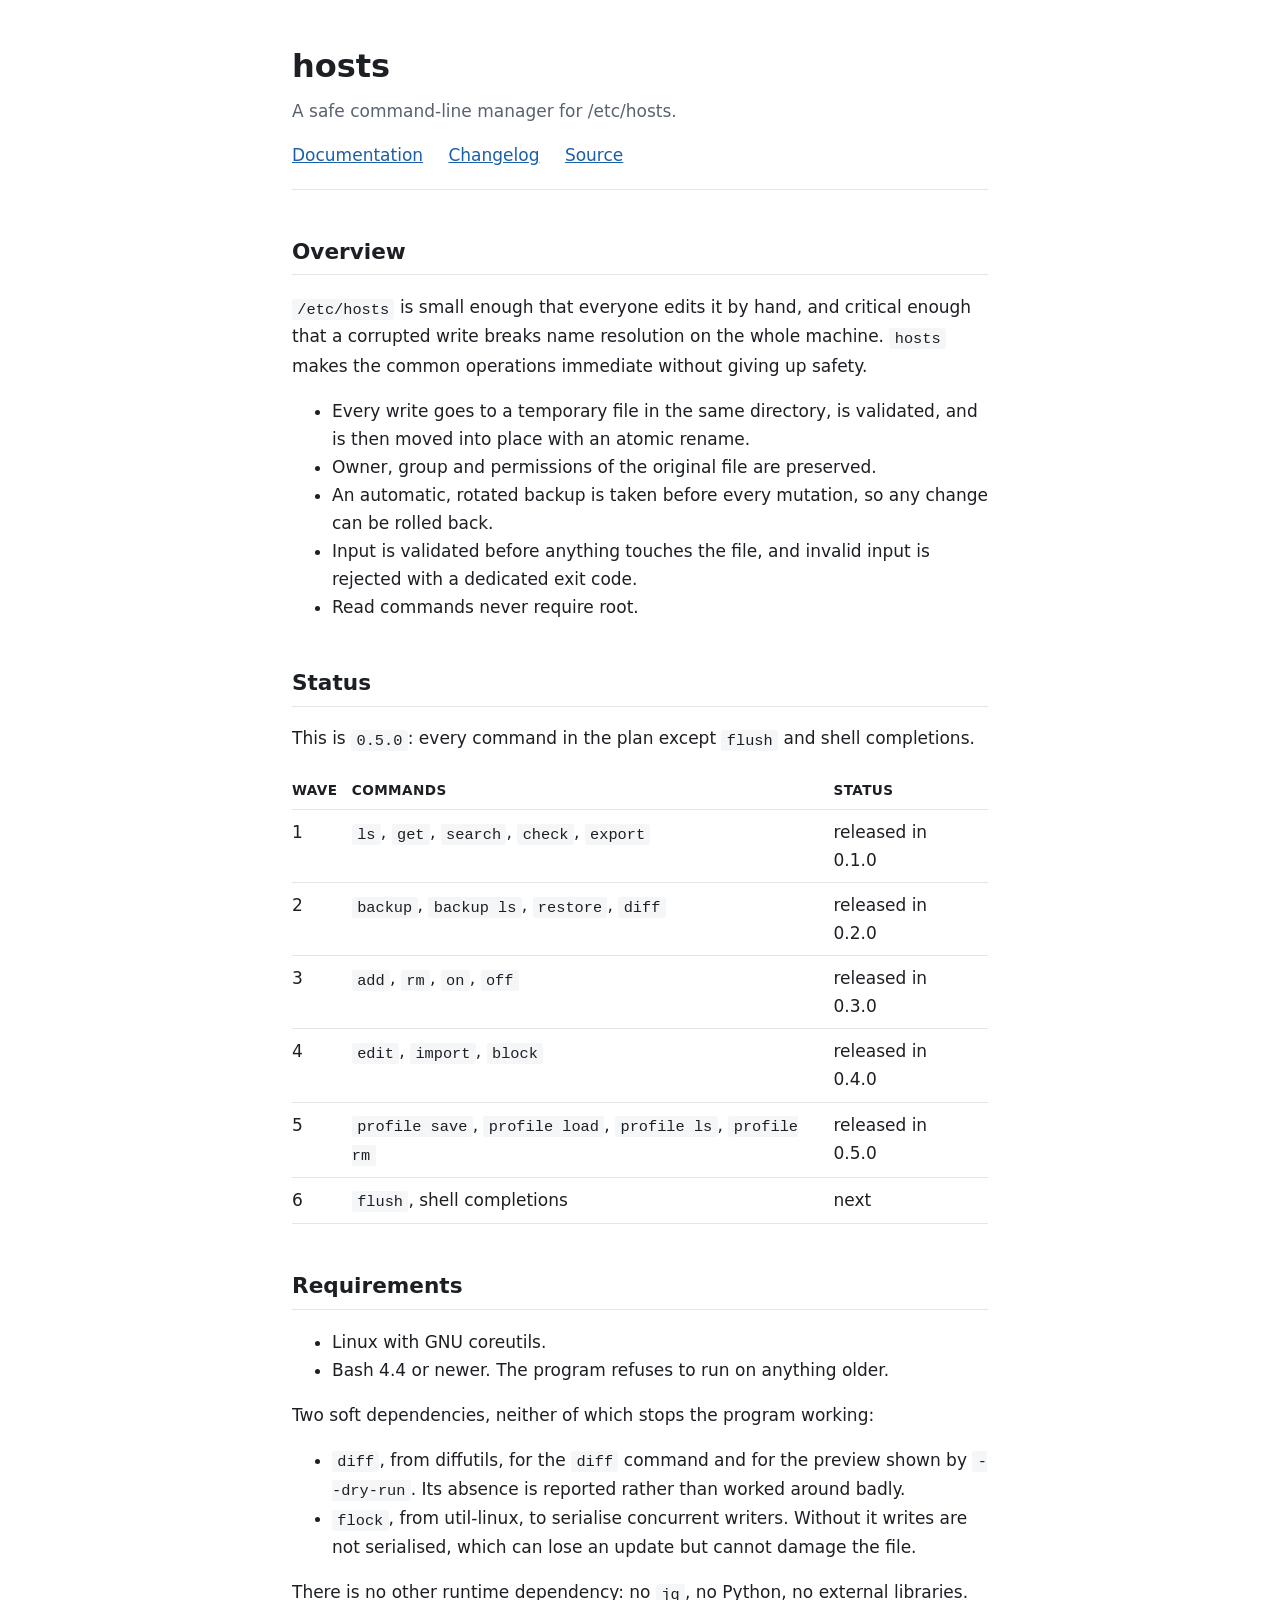
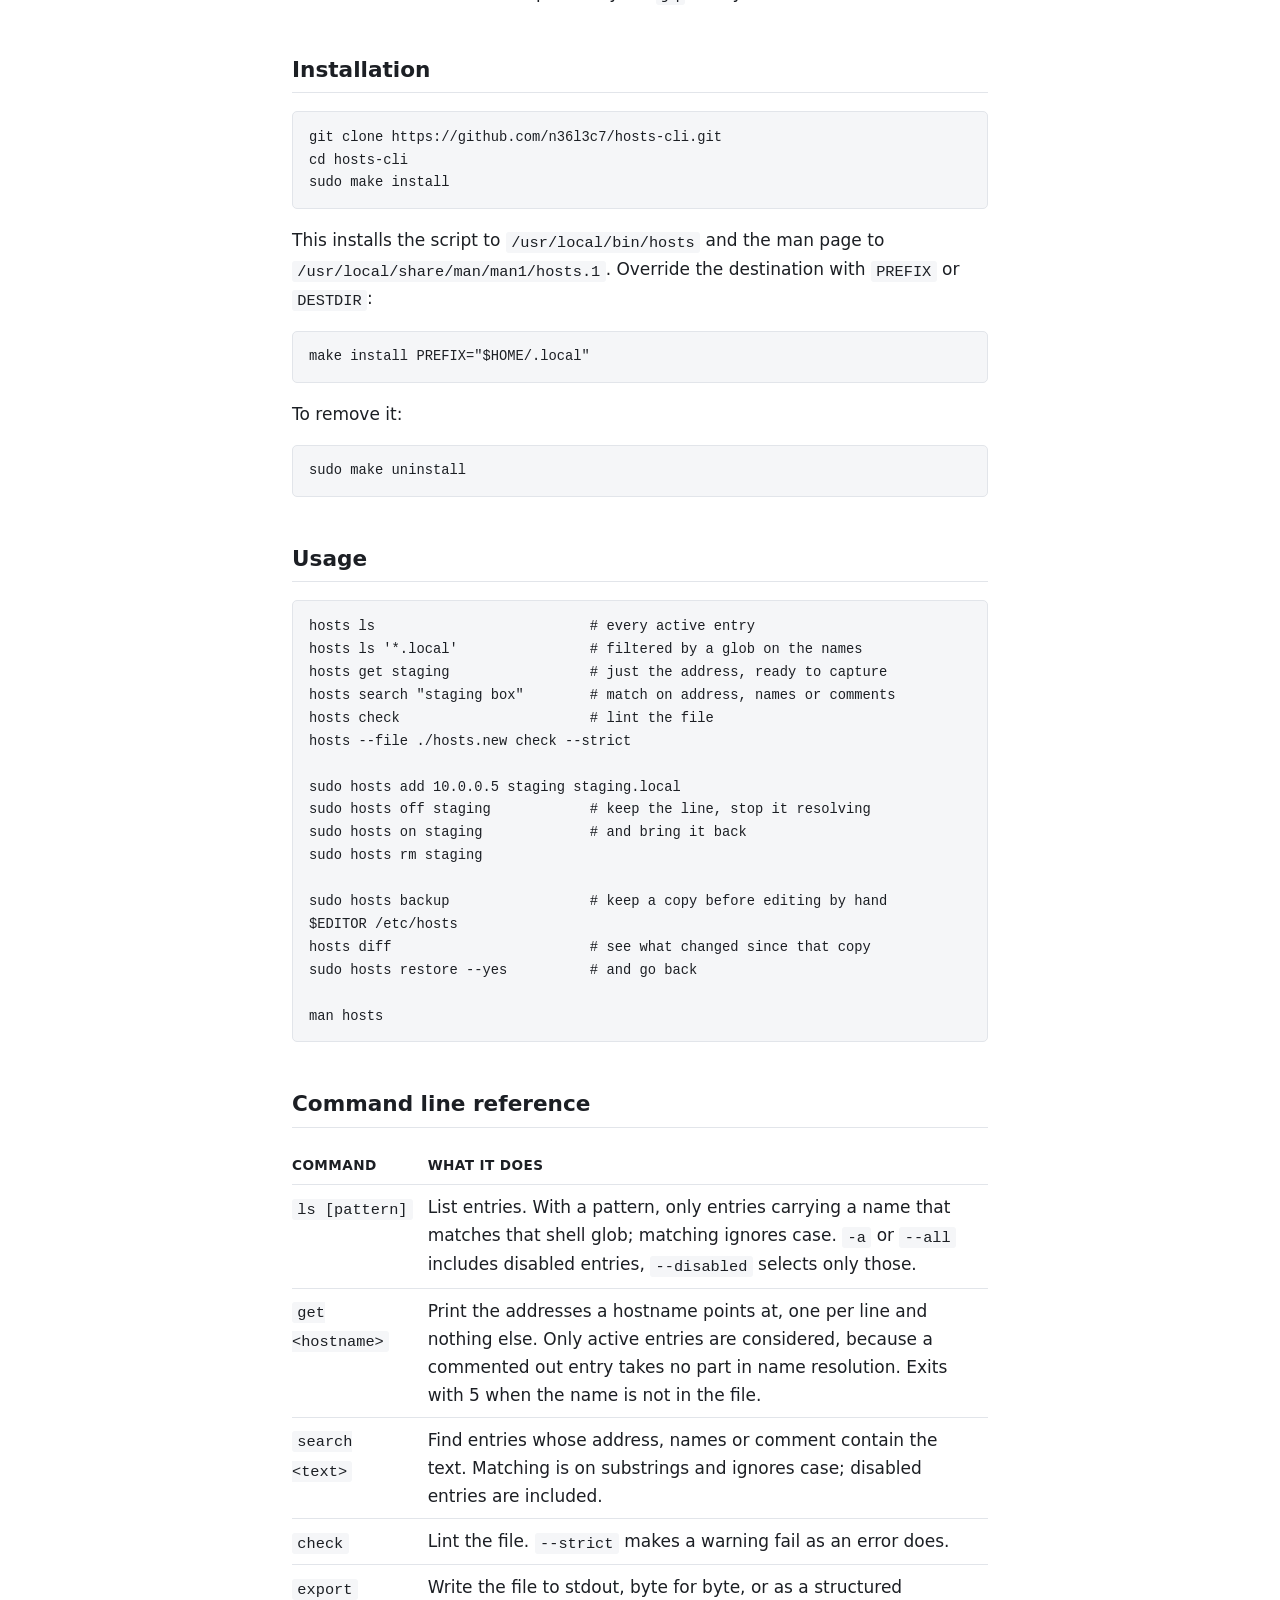
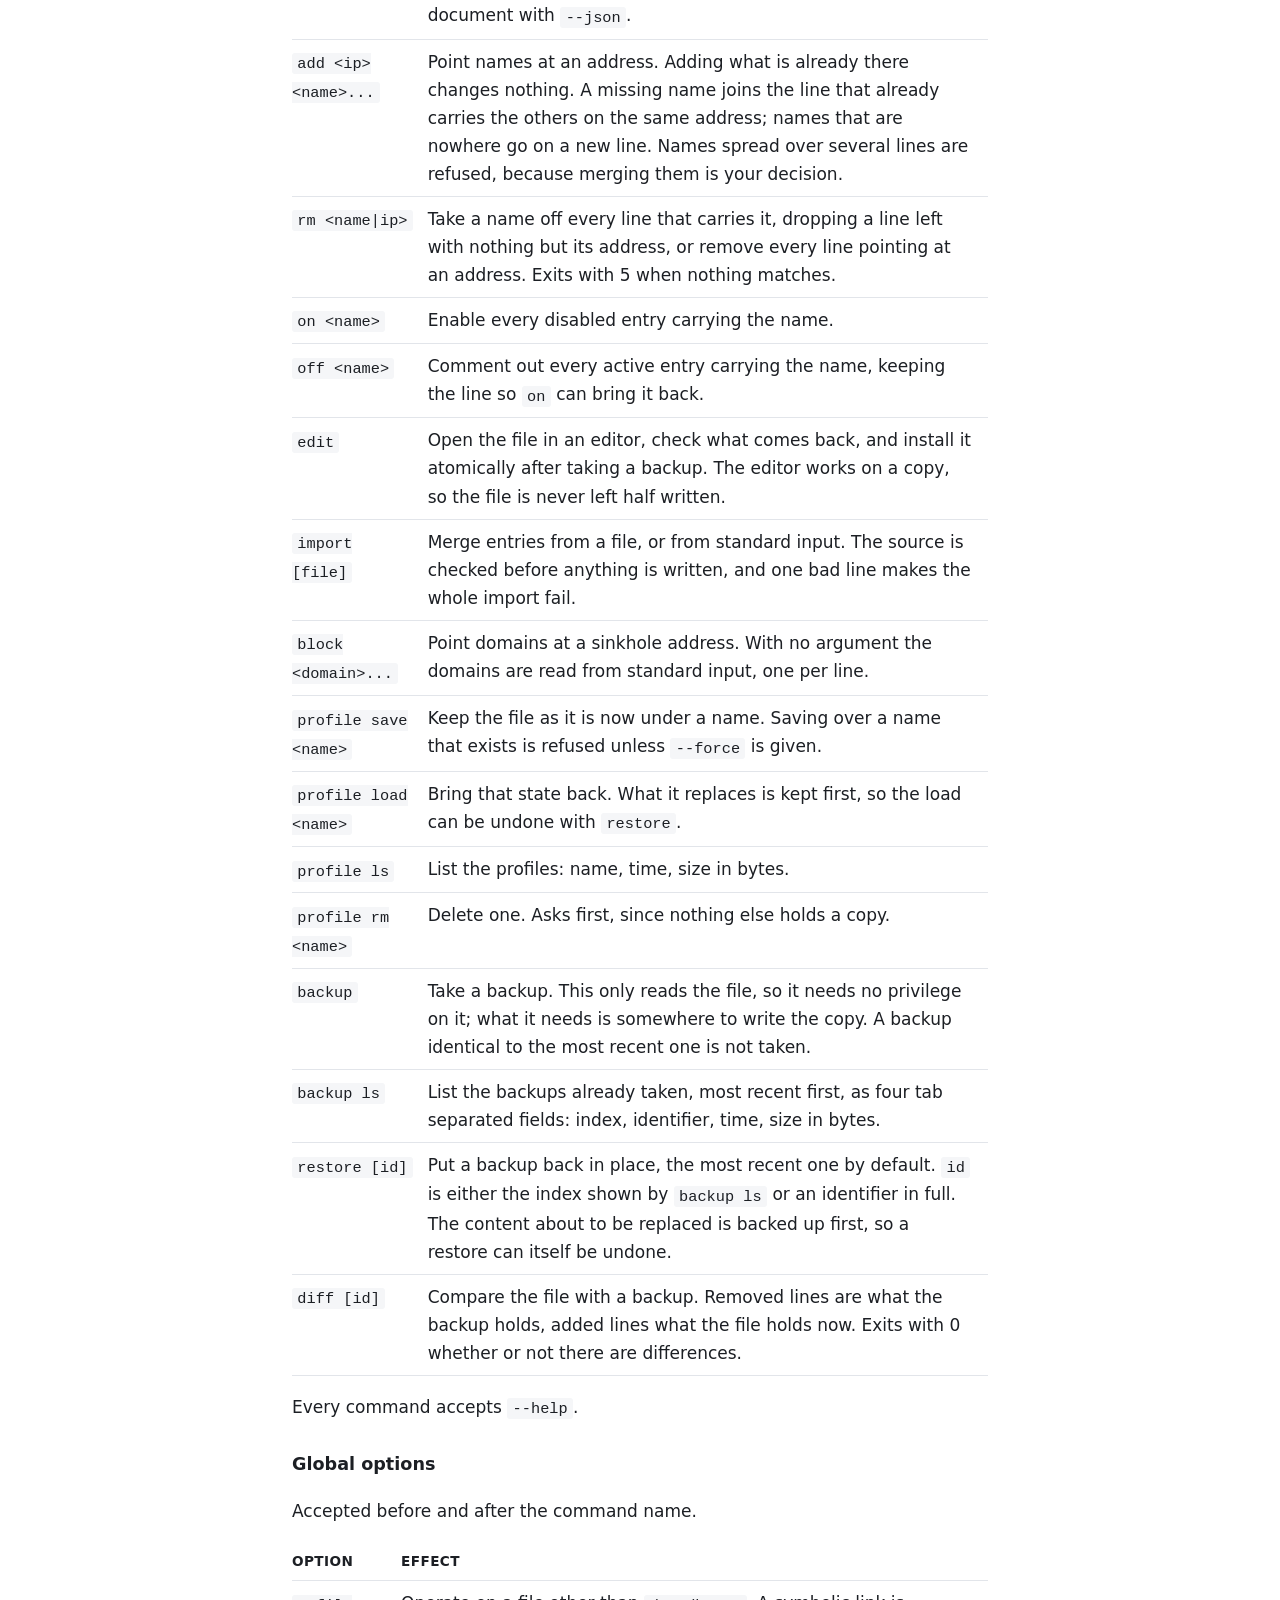
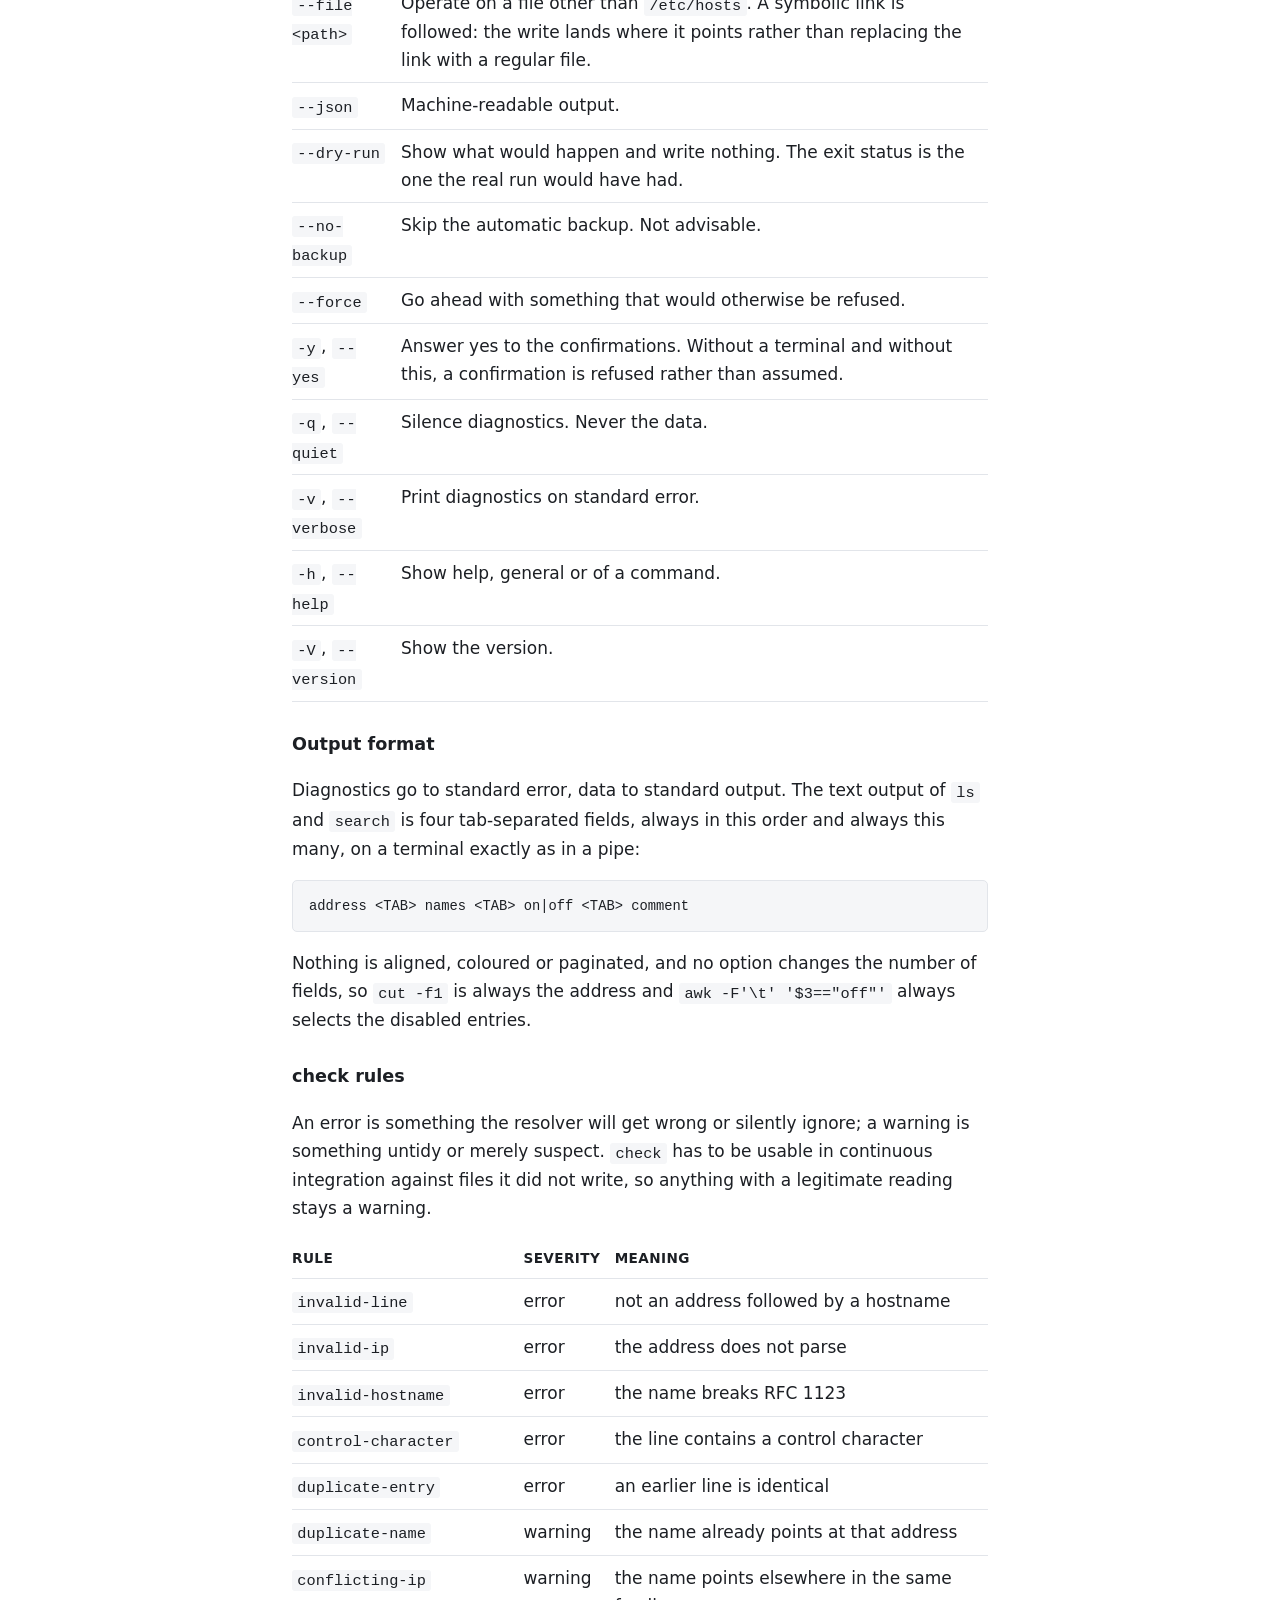
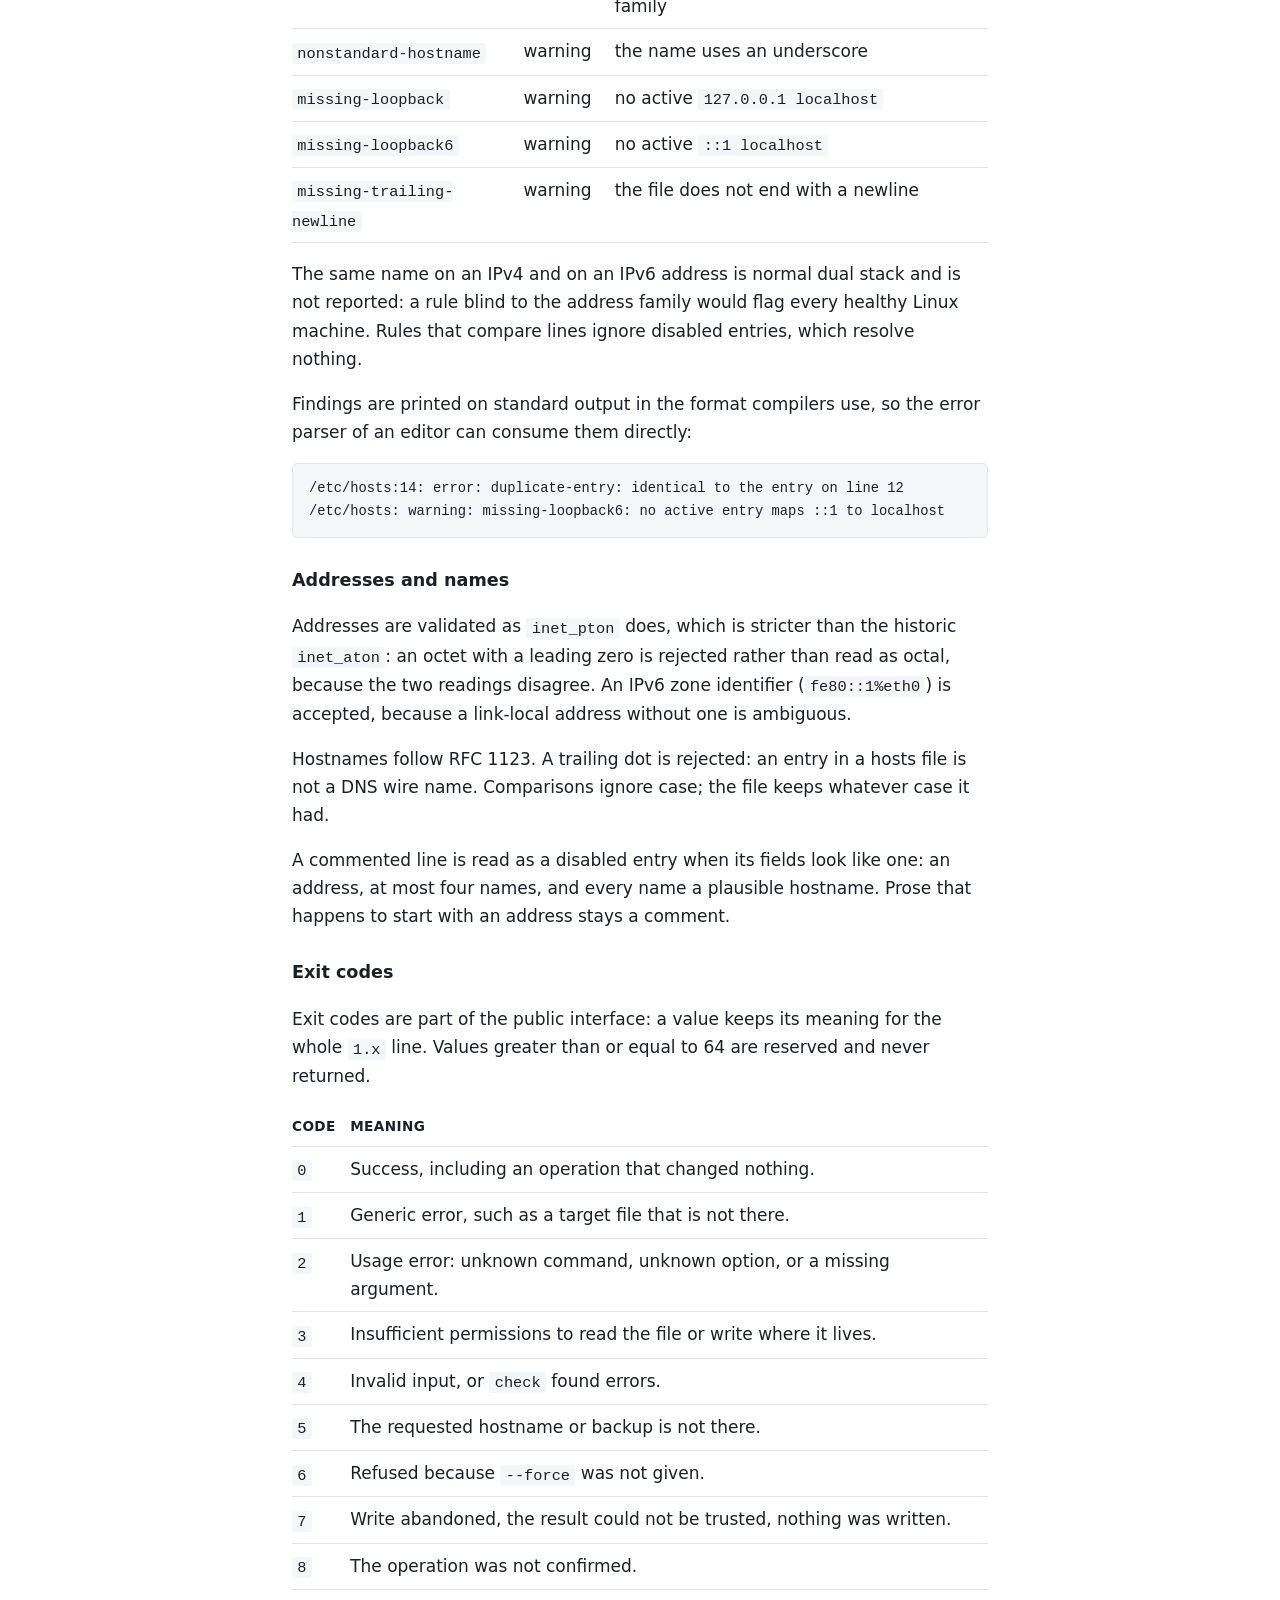
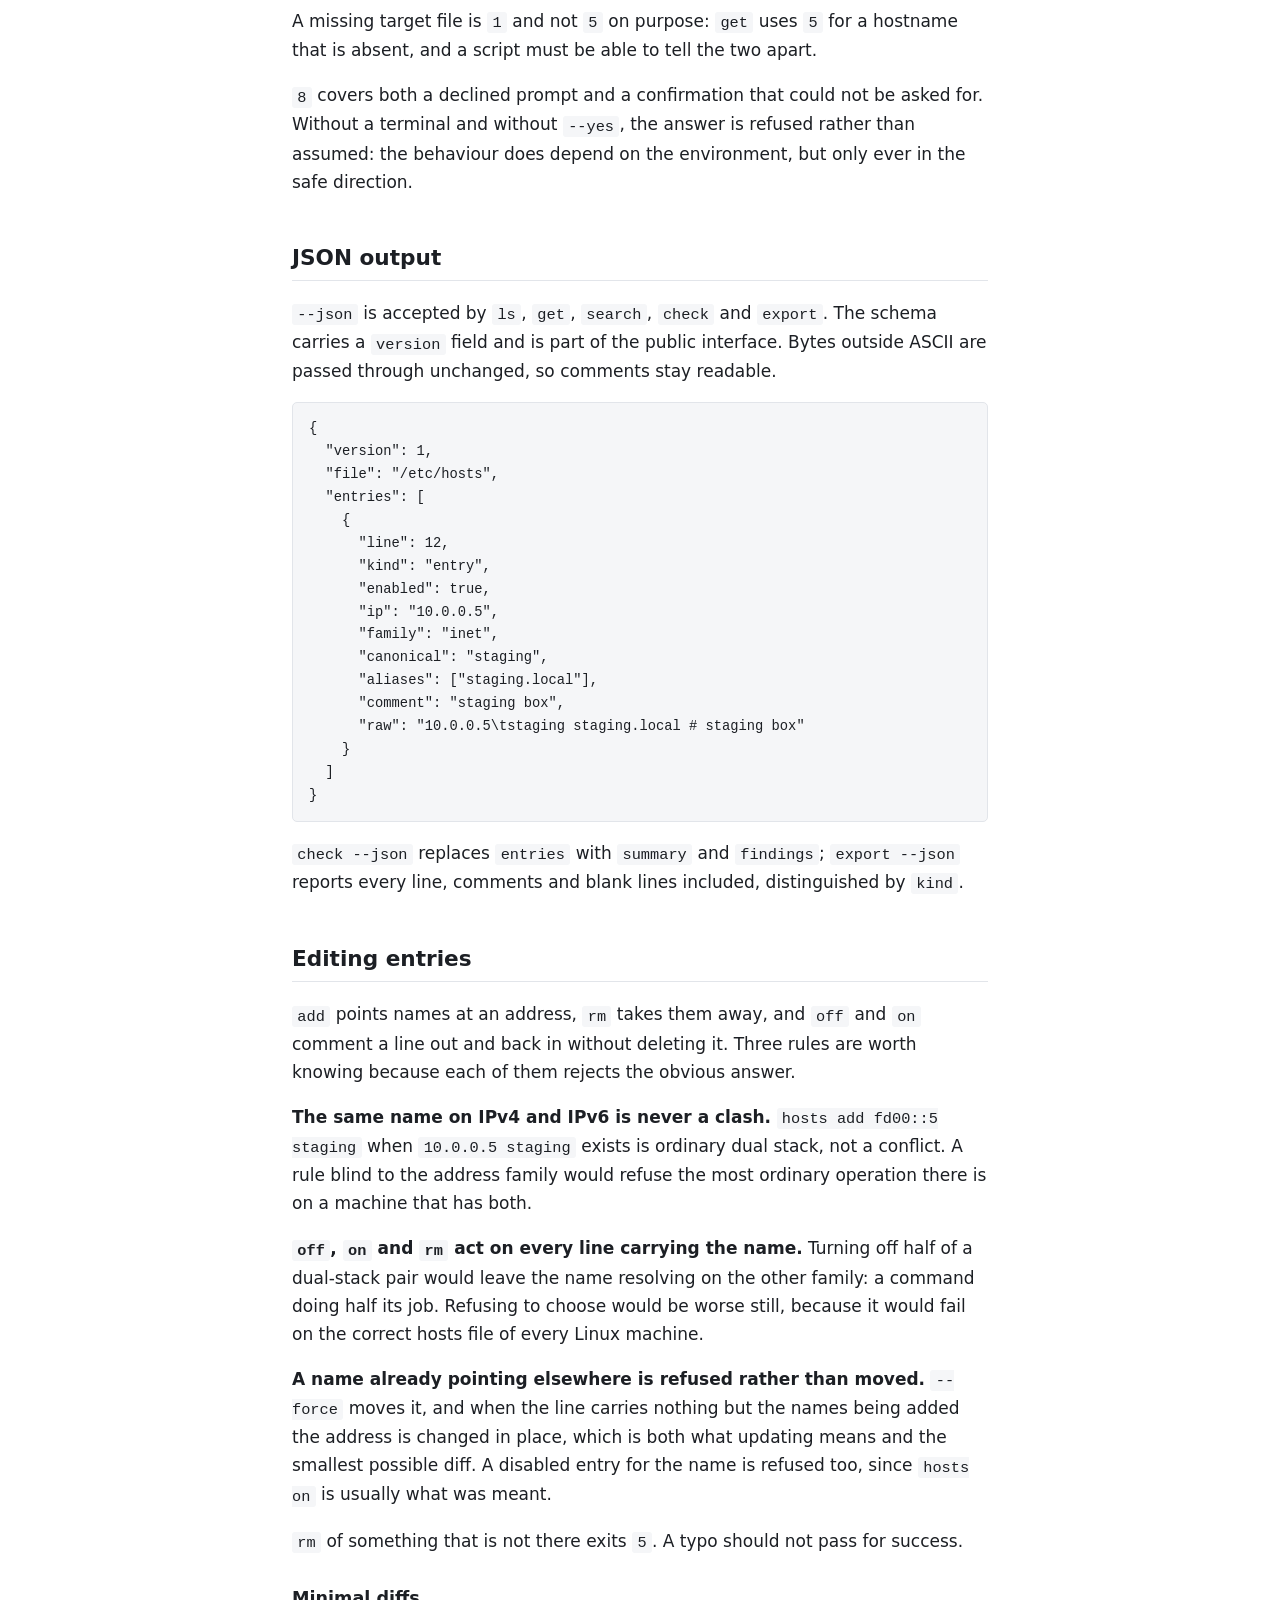
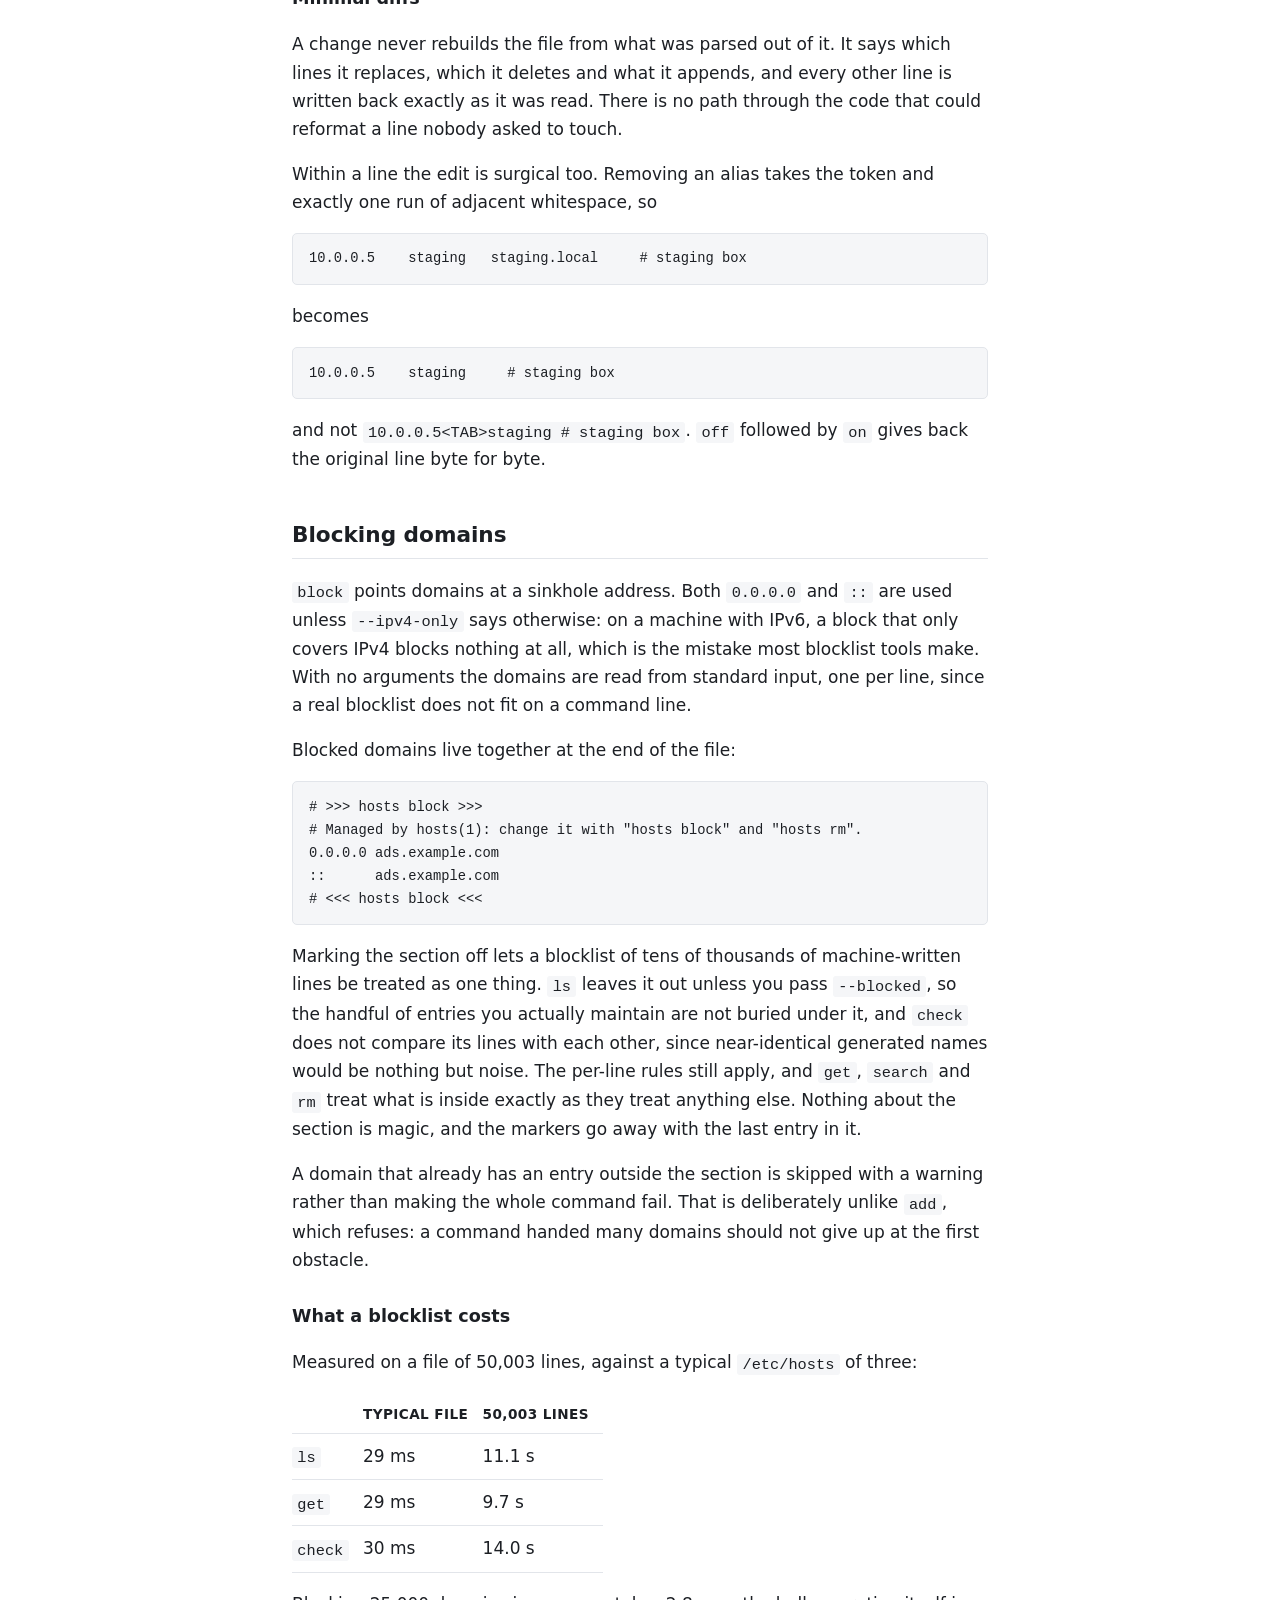
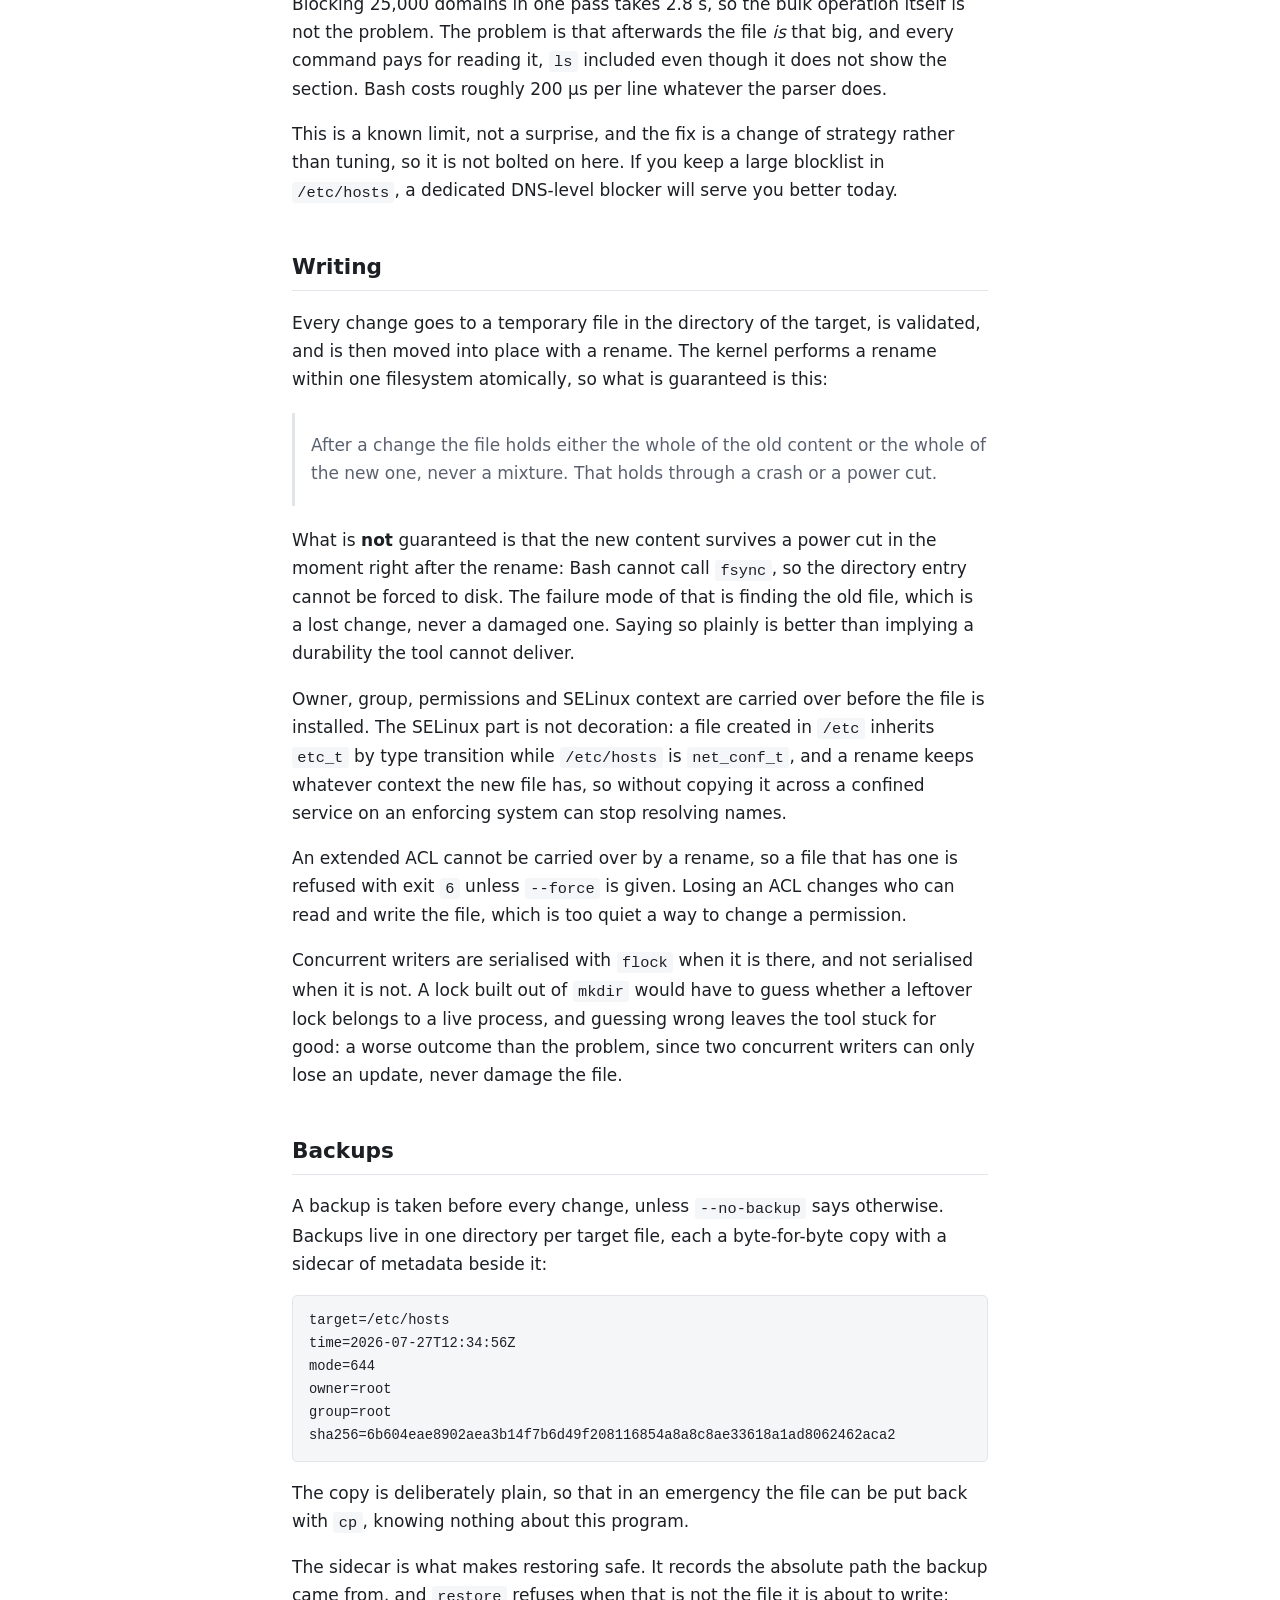
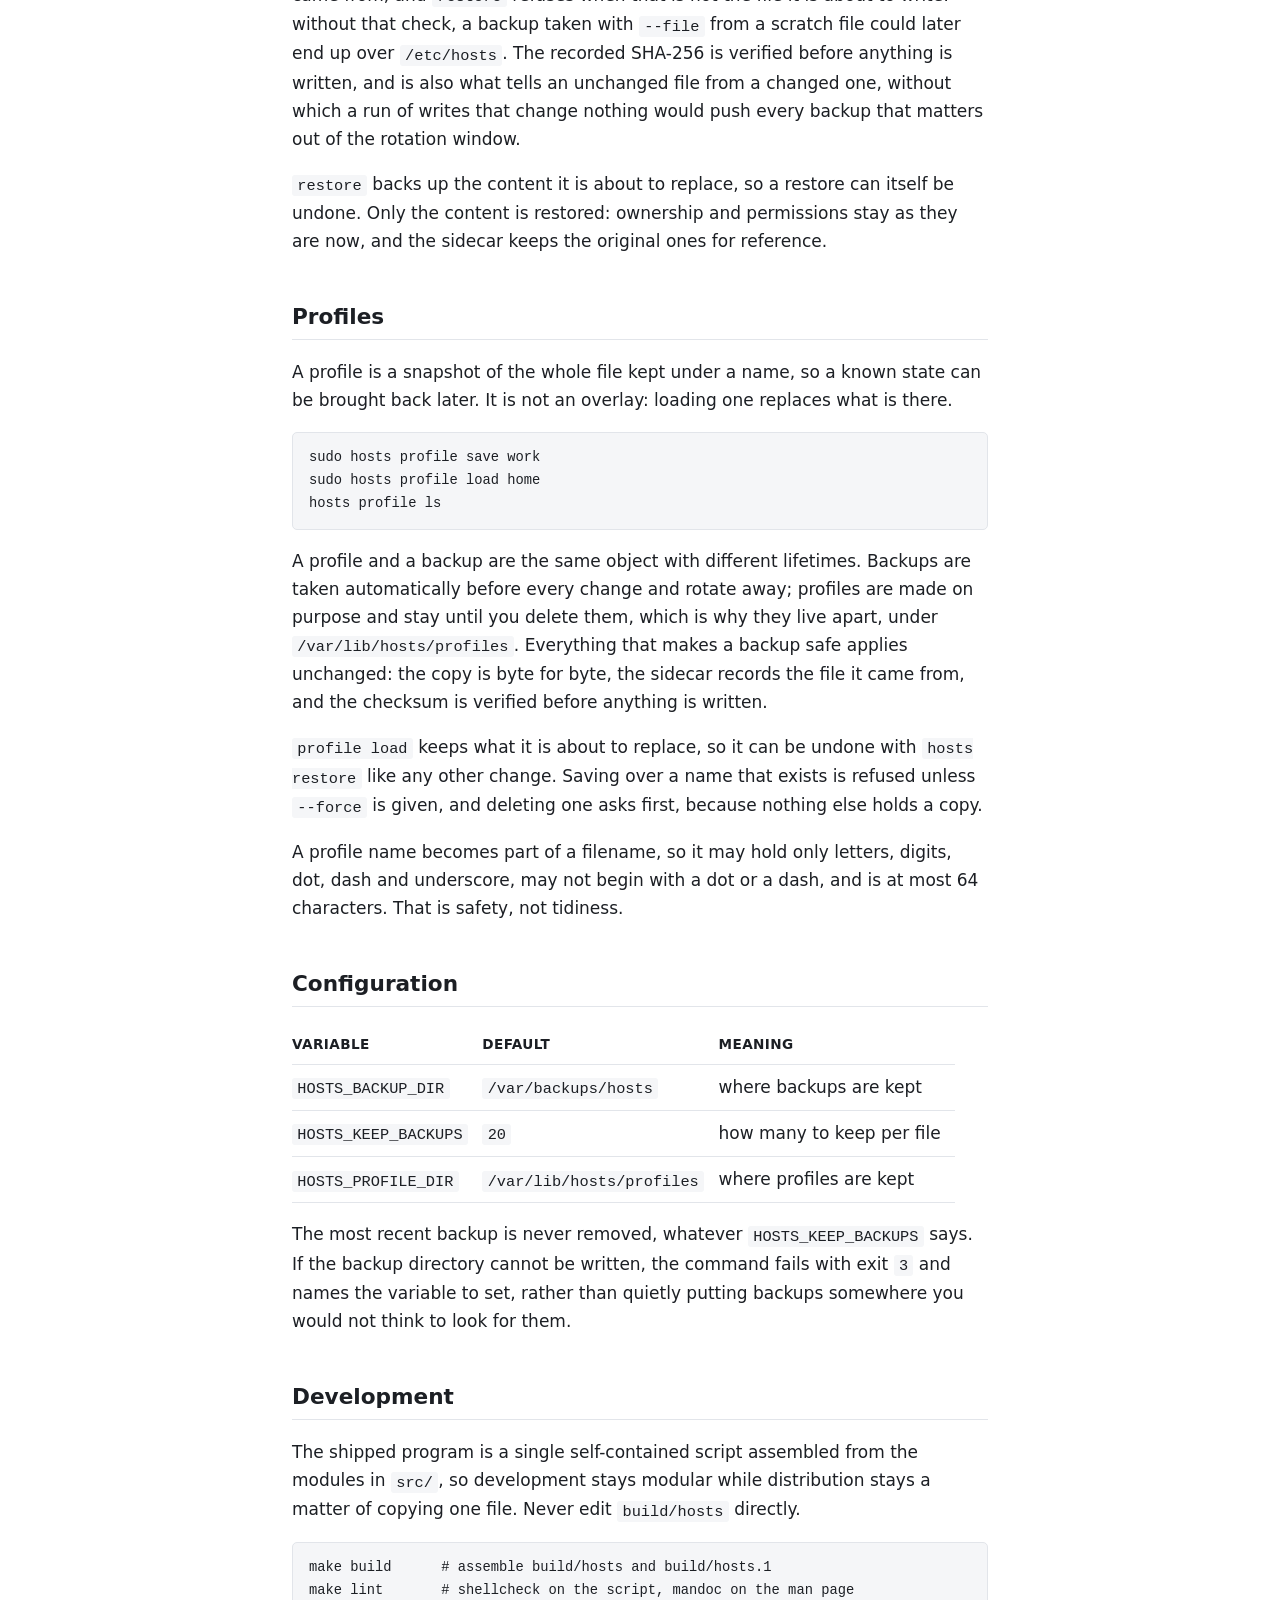
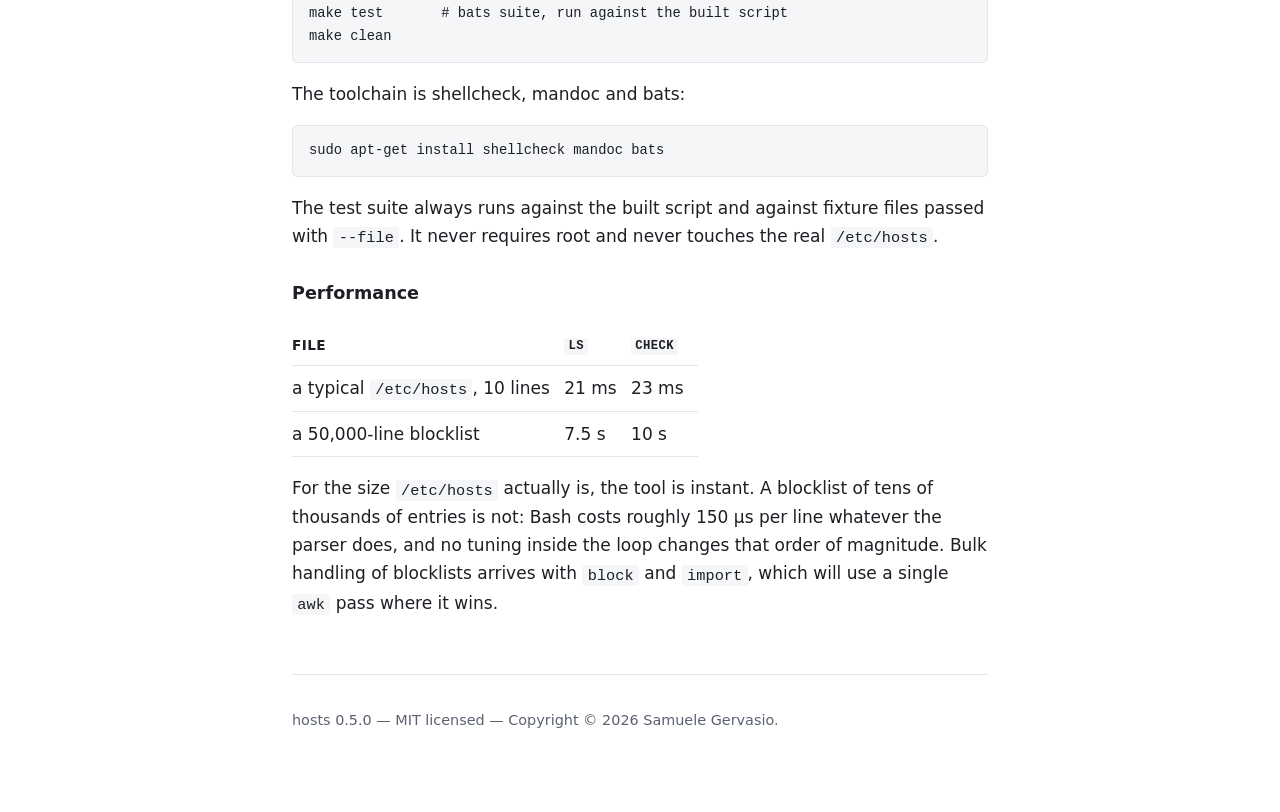
==== docs/index.html @ 5a0ee99c "feat: add profiles, named states of the file A profile is a snapshot of the whole file kept under a " ====
<!DOCTYPE html>
<html lang="en">
  <head>
    <meta charset="utf-8" />
    <meta name="viewport" content="width=device-width, initial-scale=1" />
    <title>hosts - a safe command-line manager for /etc/hosts</title>
    <meta
      name="description"
      content="hosts is a Bash command-line tool that manages /etc/hosts with
               atomic writes, automatic backups and validation."
    />
    <link rel="stylesheet" href="style.css" />
  </head>
  <body>
    <header>
      <h1>hosts</h1>
      <p class="tagline">A safe command-line manager for /etc/hosts.</p>
      <nav>
        <a href="index.html">Documentation</a>
        <a href="changelog.html">Changelog</a>
        <a href="https://github.com/n36l3c7/hosts-cli">Source</a>
      </nav>
    </header>

    <main>
      <h2 id="overview">Overview</h2>
      <p>
        <code>/etc/hosts</code> is small enough that everyone edits it by hand,
        and critical enough that a corrupted write breaks name resolution on the
        whole machine. <code>hosts</code> makes the common operations immediate
        without giving up safety.
      </p>
      <ul>
        <li>
          Every write goes to a temporary file in the same directory, is
          validated, and is then moved into place with an atomic rename.
        </li>
        <li>
          Owner, group and permissions of the original file are preserved.
        </li>
        <li>
          An automatic, rotated backup is taken before every mutation, so any
          change can be rolled back.
        </li>
        <li>
          Input is validated before anything touches the file, and invalid input
          is rejected with a dedicated exit code.
        </li>
        <li>Read commands never require root.</li>
      </ul>

      <h2 id="status">Status</h2>
      <p>
        This is <code>0.5.0</code>: every command in the plan except
        <code>flush</code> and shell completions.
      </p>
      <table>
        <thead>
          <tr>
            <th>Wave</th>
            <th>Commands</th>
            <th>Status</th>
          </tr>
        </thead>
        <tbody>
          <tr>
            <td>1</td>
            <td><code>ls</code>, <code>get</code>, <code>search</code>,
              <code>check</code>, <code>export</code></td>
            <td>released in 0.1.0</td>
          </tr>
          <tr>
            <td>2</td>
            <td><code>backup</code>, <code>backup ls</code>,
              <code>restore</code>, <code>diff</code></td>
            <td>released in 0.2.0</td>
          </tr>
          <tr>
            <td>3</td>
            <td><code>add</code>, <code>rm</code>, <code>on</code>,
              <code>off</code></td>
            <td>released in 0.3.0</td>
          </tr>
          <tr>
            <td>4</td>
            <td><code>edit</code>, <code>import</code>, <code>block</code></td>
            <td>released in 0.4.0</td>
          </tr>
          <tr>
            <td>5</td>
            <td><code>profile save</code>, <code>profile load</code>,
              <code>profile ls</code>, <code>profile rm</code></td>
            <td>released in 0.5.0</td>
          </tr>
          <tr>
            <td>6</td>
            <td><code>flush</code>, shell completions</td>
            <td>next</td>
          </tr>
        </tbody>
      </table>

      <h2 id="requirements">Requirements</h2>
      <ul>
        <li>Linux with GNU coreutils.</li>
        <li>
          Bash 4.4 or newer. The program refuses to run on anything older.
        </li>
      </ul>
      <p>Two soft dependencies, neither of which stops the program working:</p>
      <ul>
        <li>
          <code>diff</code>, from diffutils, for the <code>diff</code> command
          and for the preview shown by <code>--dry-run</code>. Its absence is
          reported rather than worked around badly.
        </li>
        <li>
          <code>flock</code>, from util-linux, to serialise concurrent writers.
          Without it writes are not serialised, which can lose an update but
          cannot damage the file.
        </li>
      </ul>
      <p>
        There is no other runtime dependency: no <code>jq</code>, no Python, no
        external libraries.
      </p>

      <h2 id="installation">Installation</h2>
      <pre><code>git clone https://github.com/n36l3c7/hosts-cli.git
cd hosts-cli
sudo make install</code></pre>
      <p>
        This installs the script to <code>/usr/local/bin/hosts</code> and the
        man page to <code>/usr/local/share/man/man1/hosts.1</code>. Override the
        destination with <code>PREFIX</code> or <code>DESTDIR</code>:
      </p>
      <pre><code>make install PREFIX="$HOME/.local"</code></pre>
      <p>To remove it:</p>
      <pre><code>sudo make uninstall</code></pre>

      <h2 id="usage">Usage</h2>
      <pre><code>hosts ls                          # every active entry
hosts ls '*.local'                # filtered by a glob on the names
hosts get staging                 # just the address, ready to capture
hosts search "staging box"        # match on address, names or comments
hosts check                       # lint the file
hosts --file ./hosts.new check --strict

sudo hosts add 10.0.0.5 staging staging.local
sudo hosts off staging            # keep the line, stop it resolving
sudo hosts on staging             # and bring it back
sudo hosts rm staging

sudo hosts backup                 # keep a copy before editing by hand
$EDITOR /etc/hosts
hosts diff                        # see what changed since that copy
sudo hosts restore --yes          # and go back

man hosts</code></pre>

      <h2 id="reference">Command line reference</h2>
      <table>
        <thead>
          <tr>
            <th>Command</th>
            <th>What it does</th>
          </tr>
        </thead>
        <tbody>
          <tr>
            <td><code>ls [pattern]</code></td>
            <td>
              List entries. With a pattern, only entries carrying a name that
              matches that shell glob; matching ignores case. <code>-a</code> or
              <code>--all</code> includes disabled entries,
              <code>--disabled</code> selects only those.
            </td>
          </tr>
          <tr>
            <td><code>get &lt;hostname&gt;</code></td>
            <td>
              Print the addresses a hostname points at, one per line and nothing
              else. Only active entries are considered, because a commented out
              entry takes no part in name resolution. Exits with 5 when the name
              is not in the file.
            </td>
          </tr>
          <tr>
            <td><code>search &lt;text&gt;</code></td>
            <td>
              Find entries whose address, names or comment contain the text.
              Matching is on substrings and ignores case; disabled entries are
              included.
            </td>
          </tr>
          <tr>
            <td><code>check</code></td>
            <td>
              Lint the file. <code>--strict</code> makes a warning fail as an
              error does.
            </td>
          </tr>
          <tr>
            <td><code>export</code></td>
            <td>
              Write the file to stdout, byte for byte, or as a structured
              document with <code>--json</code>.
            </td>
          </tr>
          <tr>
            <td><code>add &lt;ip&gt; &lt;name&gt;...</code></td>
            <td>
              Point names at an address. Adding what is already there changes
              nothing. A missing name joins the line that already carries the
              others on the same address; names that are nowhere go on a new
              line. Names spread over several lines are refused, because
              merging them is your decision.
            </td>
          </tr>
          <tr>
            <td><code>rm &lt;name|ip&gt;</code></td>
            <td>
              Take a name off every line that carries it, dropping a line left
              with nothing but its address, or remove every line pointing at an
              address. Exits with 5 when nothing matches.
            </td>
          </tr>
          <tr>
            <td><code>on &lt;name&gt;</code></td>
            <td>Enable every disabled entry carrying the name.</td>
          </tr>
          <tr>
            <td><code>off &lt;name&gt;</code></td>
            <td>
              Comment out every active entry carrying the name, keeping the
              line so <code>on</code> can bring it back.
            </td>
          </tr>
          <tr>
            <td><code>edit</code></td>
            <td>
              Open the file in an editor, check what comes back, and install it
              atomically after taking a backup. The editor works on a copy, so
              the file is never left half written.
            </td>
          </tr>
          <tr>
            <td><code>import [file]</code></td>
            <td>
              Merge entries from a file, or from standard input. The source is
              checked before anything is written, and one bad line makes the
              whole import fail.
            </td>
          </tr>
          <tr>
            <td><code>block &lt;domain&gt;...</code></td>
            <td>
              Point domains at a sinkhole address. With no argument the domains
              are read from standard input, one per line.
            </td>
          </tr>
          <tr>
            <td><code>profile save &lt;name&gt;</code></td>
            <td>
              Keep the file as it is now under a name. Saving over a name that
              exists is refused unless <code>--force</code> is given.
            </td>
          </tr>
          <tr>
            <td><code>profile load &lt;name&gt;</code></td>
            <td>
              Bring that state back. What it replaces is kept first, so the
              load can be undone with <code>restore</code>.
            </td>
          </tr>
          <tr>
            <td><code>profile ls</code></td>
            <td>List the profiles: name, time, size in bytes.</td>
          </tr>
          <tr>
            <td><code>profile rm &lt;name&gt;</code></td>
            <td>Delete one. Asks first, since nothing else holds a copy.</td>
          </tr>
          <tr>
            <td><code>backup</code></td>
            <td>
              Take a backup. This only reads the file, so it needs no privilege
              on it; what it needs is somewhere to write the copy. A backup
              identical to the most recent one is not taken.
            </td>
          </tr>
          <tr>
            <td><code>backup ls</code></td>
            <td>
              List the backups already taken, most recent first, as four tab
              separated fields: index, identifier, time, size in bytes.
            </td>
          </tr>
          <tr>
            <td><code>restore [id]</code></td>
            <td>
              Put a backup back in place, the most recent one by default.
              <code>id</code> is either the index shown by
              <code>backup ls</code> or an identifier in full. The content about
              to be replaced is backed up first, so a restore can itself be
              undone.
            </td>
          </tr>
          <tr>
            <td><code>diff [id]</code></td>
            <td>
              Compare the file with a backup. Removed lines are what the backup
              holds, added lines what the file holds now. Exits with 0 whether
              or not there are differences.
            </td>
          </tr>
        </tbody>
      </table>
      <p>Every command accepts <code>--help</code>.</p>

      <h3 id="global-options">Global options</h3>
      <p>Accepted before and after the command name.</p>
      <table>
        <thead>
          <tr>
            <th>Option</th>
            <th>Effect</th>
          </tr>
        </thead>
        <tbody>
          <tr>
            <td><code>--file &lt;path&gt;</code></td>
            <td>
              Operate on a file other than <code>/etc/hosts</code>. A symbolic
              link is followed: the write lands where it points rather than
              replacing the link with a regular file.
            </td>
          </tr>
          <tr>
            <td><code>--json</code></td>
            <td>Machine-readable output.</td>
          </tr>
          <tr>
            <td><code>--dry-run</code></td>
            <td>
              Show what would happen and write nothing. The exit status is the
              one the real run would have had.
            </td>
          </tr>
          <tr>
            <td><code>--no-backup</code></td>
            <td>Skip the automatic backup. Not advisable.</td>
          </tr>
          <tr>
            <td><code>--force</code></td>
            <td>Go ahead with something that would otherwise be refused.</td>
          </tr>
          <tr>
            <td><code>-y</code>, <code>--yes</code></td>
            <td>
              Answer yes to the confirmations. Without a terminal and without
              this, a confirmation is refused rather than assumed.
            </td>
          </tr>
          <tr>
            <td><code>-q</code>, <code>--quiet</code></td>
            <td>Silence diagnostics. Never the data.</td>
          </tr>
          <tr>
            <td><code>-v</code>, <code>--verbose</code></td>
            <td>Print diagnostics on standard error.</td>
          </tr>
          <tr>
            <td><code>-h</code>, <code>--help</code></td>
            <td>Show help, general or of a command.</td>
          </tr>
          <tr>
            <td><code>-V</code>, <code>--version</code></td>
            <td>Show the version.</td>
          </tr>
        </tbody>
      </table>

      <h3 id="output-format">Output format</h3>
      <p>
        Diagnostics go to standard error, data to standard output. The text
        output of <code>ls</code> and <code>search</code> is four tab-separated
        fields, always in this order and always this many, on a terminal exactly
        as in a pipe:
      </p>
      <pre><code>address &lt;TAB&gt; names &lt;TAB&gt; on|off &lt;TAB&gt; comment</code></pre>
      <p>
        Nothing is aligned, coloured or paginated, and no option changes the
        number of fields, so <code>cut -f1</code> is always the address and
        <code>awk -F'\t' '$3=="off"'</code> always selects the disabled entries.
      </p>

      <h3 id="check-rules">check rules</h3>
      <p>
        An error is something the resolver will get wrong or silently ignore; a
        warning is something untidy or merely suspect. <code>check</code> has to
        be usable in continuous integration against files it did not write, so
        anything with a legitimate reading stays a warning.
      </p>
      <table>
        <thead>
          <tr>
            <th>Rule</th>
            <th>Severity</th>
            <th>Meaning</th>
          </tr>
        </thead>
        <tbody>
          <tr>
            <td><code>invalid-line</code></td>
            <td>error</td>
            <td>not an address followed by a hostname</td>
          </tr>
          <tr>
            <td><code>invalid-ip</code></td>
            <td>error</td>
            <td>the address does not parse</td>
          </tr>
          <tr>
            <td><code>invalid-hostname</code></td>
            <td>error</td>
            <td>the name breaks RFC 1123</td>
          </tr>
          <tr>
            <td><code>control-character</code></td>
            <td>error</td>
            <td>the line contains a control character</td>
          </tr>
          <tr>
            <td><code>duplicate-entry</code></td>
            <td>error</td>
            <td>an earlier line is identical</td>
          </tr>
          <tr>
            <td><code>duplicate-name</code></td>
            <td>warning</td>
            <td>the name already points at that address</td>
          </tr>
          <tr>
            <td><code>conflicting-ip</code></td>
            <td>warning</td>
            <td>the name points elsewhere in the same family</td>
          </tr>
          <tr>
            <td><code>nonstandard-hostname</code></td>
            <td>warning</td>
            <td>the name uses an underscore</td>
          </tr>
          <tr>
            <td><code>missing-loopback</code></td>
            <td>warning</td>
            <td>no active <code>127.0.0.1 localhost</code></td>
          </tr>
          <tr>
            <td><code>missing-loopback6</code></td>
            <td>warning</td>
            <td>no active <code>::1 localhost</code></td>
          </tr>
          <tr>
            <td><code>missing-trailing-newline</code></td>
            <td>warning</td>
            <td>the file does not end with a newline</td>
          </tr>
        </tbody>
      </table>
      <p>
        The same name on an IPv4 and on an IPv6 address is normal dual stack and
        is not reported: a rule blind to the address family would flag every
        healthy Linux machine. Rules that compare lines ignore disabled entries,
        which resolve nothing.
      </p>
      <p>
        Findings are printed on standard output in the format compilers use, so
        the error parser of an editor can consume them directly:
      </p>
      <pre><code>/etc/hosts:14: error: duplicate-entry: identical to the entry on line 12
/etc/hosts: warning: missing-loopback6: no active entry maps ::1 to localhost</code></pre>

      <h3 id="addresses-and-names">Addresses and names</h3>
      <p>
        Addresses are validated as <code>inet_pton</code> does, which is
        stricter than the historic <code>inet_aton</code>: an octet with a
        leading zero is rejected rather than read as octal, because the two
        readings disagree. An IPv6 zone identifier
        (<code>fe80::1%eth0</code>) is accepted, because a link-local address
        without one is ambiguous.
      </p>
      <p>
        Hostnames follow RFC 1123. A trailing dot is rejected: an entry in a
        hosts file is not a DNS wire name. Comparisons ignore case; the file
        keeps whatever case it had.
      </p>
      <p>
        A commented line is read as a disabled entry when its fields look like
        one: an address, at most four names, and every name a plausible
        hostname. Prose that happens to start with an address stays a comment.
      </p>

      <h3 id="exit-codes">Exit codes</h3>
      <p>
        Exit codes are part of the public interface: a value keeps its meaning
        for the whole <code>1.x</code> line. Values greater than or equal to 64
        are reserved and never returned.
      </p>
      <table>
        <thead>
          <tr>
            <th>Code</th>
            <th>Meaning</th>
          </tr>
        </thead>
        <tbody>
          <tr>
            <td><code>0</code></td>
            <td>Success, including an operation that changed nothing.</td>
          </tr>
          <tr>
            <td><code>1</code></td>
            <td>Generic error, such as a target file that is not there.</td>
          </tr>
          <tr>
            <td><code>2</code></td>
            <td>
              Usage error: unknown command, unknown option, or a missing
              argument.
            </td>
          </tr>
          <tr>
            <td><code>3</code></td>
            <td>
              Insufficient permissions to read the file or write where it lives.
            </td>
          </tr>
          <tr>
            <td><code>4</code></td>
            <td>Invalid input, or <code>check</code> found errors.</td>
          </tr>
          <tr>
            <td><code>5</code></td>
            <td>The requested hostname or backup is not there.</td>
          </tr>
          <tr>
            <td><code>6</code></td>
            <td>Refused because <code>--force</code> was not given.</td>
          </tr>
          <tr>
            <td><code>7</code></td>
            <td>
              Write abandoned, the result could not be trusted, nothing was
              written.
            </td>
          </tr>
          <tr>
            <td><code>8</code></td>
            <td>The operation was not confirmed.</td>
          </tr>
        </tbody>
      </table>
      <p>
        A missing target file is <code>1</code> and not <code>5</code> on
        purpose: <code>get</code> uses <code>5</code> for a hostname that is
        absent, and a script must be able to tell the two apart.
      </p>
      <p>
        <code>8</code> covers both a declined prompt and a confirmation that
        could not be asked for. Without a terminal and without
        <code>--yes</code>, the answer is refused rather than assumed: the
        behaviour does depend on the environment, but only ever in the safe
        direction.
      </p>

      <h2 id="json">JSON output</h2>
      <p>
        <code>--json</code> is accepted by <code>ls</code>, <code>get</code>,
        <code>search</code>, <code>check</code> and <code>export</code>. The
        schema carries a <code>version</code> field and is part of the public
        interface. Bytes outside ASCII are passed through unchanged, so comments
        stay readable.
      </p>
      <pre><code>{
  "version": 1,
  "file": "/etc/hosts",
  "entries": [
    {
      "line": 12,
      "kind": "entry",
      "enabled": true,
      "ip": "10.0.0.5",
      "family": "inet",
      "canonical": "staging",
      "aliases": ["staging.local"],
      "comment": "staging box",
      "raw": "10.0.0.5\tstaging staging.local # staging box"
    }
  ]
}</code></pre>
      <p>
        <code>check --json</code> replaces <code>entries</code> with
        <code>summary</code> and <code>findings</code>;
        <code>export --json</code> reports every line, comments and blank lines
        included, distinguished by <code>kind</code>.
      </p>

      <h2 id="editing">Editing entries</h2>
      <p>
        <code>add</code> points names at an address, <code>rm</code> takes them
        away, and <code>off</code> and <code>on</code> comment a line out and
        back in without deleting it. Three rules are worth knowing because each
        of them rejects the obvious answer.
      </p>
      <p>
        <strong>The same name on IPv4 and IPv6 is never a clash.</strong>
        <code>hosts add fd00::5 staging</code> when <code>10.0.0.5 staging</code>
        exists is ordinary dual stack, not a conflict. A rule blind to the
        address family would refuse the most ordinary operation there is on a
        machine that has both.
      </p>
      <p>
        <strong><code>off</code>, <code>on</code> and <code>rm</code> act on
        every line carrying the name.</strong> Turning off half of a dual-stack
        pair would leave the name resolving on the other family: a command doing
        half its job. Refusing to choose would be worse still, because it would
        fail on the correct hosts file of every Linux machine.
      </p>
      <p>
        <strong>A name already pointing elsewhere is refused rather than
        moved.</strong> <code>--force</code> moves it, and when the line carries
        nothing but the names being added the address is changed in place, which
        is both what updating means and the smallest possible diff. A disabled
        entry for the name is refused too, since <code>hosts on</code> is
        usually what was meant.
      </p>
      <p>
        <code>rm</code> of something that is not there exits <code>5</code>. A
        typo should not pass for success.
      </p>

      <h3 id="minimal-diffs">Minimal diffs</h3>
      <p>
        A change never rebuilds the file from what was parsed out of it. It says
        which lines it replaces, which it deletes and what it appends, and every
        other line is written back exactly as it was read. There is no path
        through the code that could reformat a line nobody asked to touch.
      </p>
      <p>
        Within a line the edit is surgical too. Removing an alias takes the
        token and exactly one run of adjacent whitespace, so
      </p>
      <pre><code>10.0.0.5    staging   staging.local	# staging box</code></pre>
      <p>becomes</p>
      <pre><code>10.0.0.5    staging	# staging box</code></pre>
      <p>
        and not <code>10.0.0.5&lt;TAB&gt;staging # staging box</code>.
        <code>off</code> followed by <code>on</code> gives back the original
        line byte for byte.
      </p>

      <h2 id="blocking">Blocking domains</h2>
      <p>
        <code>block</code> points domains at a sinkhole address. Both
        <code>0.0.0.0</code> and <code>::</code> are used unless
        <code>--ipv4-only</code> says otherwise: on a machine with IPv6, a block
        that only covers IPv4 blocks nothing at all, which is the mistake most
        blocklist tools make. With no arguments the domains are read from
        standard input, one per line, since a real blocklist does not fit on a
        command line.
      </p>
      <p>Blocked domains live together at the end of the file:</p>
      <pre><code># &gt;&gt;&gt; hosts block &gt;&gt;&gt;
# Managed by hosts(1): change it with "hosts block" and "hosts rm".
0.0.0.0	ads.example.com
::	ads.example.com
# &lt;&lt;&lt; hosts block &lt;&lt;&lt;</code></pre>
      <p>
        Marking the section off lets a blocklist of tens of thousands of
        machine-written lines be treated as one thing. <code>ls</code> leaves it
        out unless you pass <code>--blocked</code>, so the handful of entries you
        actually maintain are not buried under it, and <code>check</code> does
        not compare its lines with each other, since near-identical generated
        names would be nothing but noise. The per-line rules still apply, and
        <code>get</code>, <code>search</code> and <code>rm</code> treat what is
        inside exactly as they treat anything else. Nothing about the section is
        magic, and the markers go away with the last entry in it.
      </p>
      <p>
        A domain that already has an entry outside the section is skipped with a
        warning rather than making the whole command fail. That is deliberately
        unlike <code>add</code>, which refuses: a command handed many domains
        should not give up at the first obstacle.
      </p>

      <h3 id="blocklist-cost">What a blocklist costs</h3>
      <p>
        Measured on a file of 50,003 lines, against a typical
        <code>/etc/hosts</code> of three:
      </p>
      <table>
        <thead>
          <tr>
            <th></th>
            <th>typical file</th>
            <th>50,003 lines</th>
          </tr>
        </thead>
        <tbody>
          <tr>
            <td><code>ls</code></td>
            <td>29 ms</td>
            <td>11.1 s</td>
          </tr>
          <tr>
            <td><code>get</code></td>
            <td>29 ms</td>
            <td>9.7 s</td>
          </tr>
          <tr>
            <td><code>check</code></td>
            <td>30 ms</td>
            <td>14.0 s</td>
          </tr>
        </tbody>
      </table>
      <p>
        Blocking 25,000 domains in one pass takes 2.8 s, so the bulk operation
        itself is not the problem. The problem is that afterwards the file
        <em>is</em> that big, and every command pays for reading it,
        <code>ls</code> included even though it does not show the section. Bash
        costs roughly 200 &micro;s per line whatever the parser does.
      </p>
      <p>
        This is a known limit, not a surprise, and the fix is a change of
        strategy rather than tuning, so it is not bolted on here. If you keep a
        large blocklist in <code>/etc/hosts</code>, a dedicated DNS-level
        blocker will serve you better today.
      </p>

      <h2 id="writing">Writing</h2>
      <p>
        Every change goes to a temporary file in the directory of the target, is
        validated, and is then moved into place with a rename. The kernel
        performs a rename within one filesystem atomically, so what is
        guaranteed is this:
      </p>
      <blockquote>
        <p>
          After a change the file holds either the whole of the old content or
          the whole of the new one, never a mixture. That holds through a crash
          or a power cut.
        </p>
      </blockquote>
      <p>
        What is <strong>not</strong> guaranteed is that the new content survives
        a power cut in the moment right after the rename: Bash cannot call
        <code>fsync</code>, so the directory entry cannot be forced to disk. The
        failure mode of that is finding the old file, which is a lost change,
        never a damaged one. Saying so plainly is better than implying a
        durability the tool cannot deliver.
      </p>
      <p>
        Owner, group, permissions and SELinux context are carried over before
        the file is installed. The SELinux part is not decoration: a file
        created in <code>/etc</code> inherits <code>etc_t</code> by type
        transition while <code>/etc/hosts</code> is <code>net_conf_t</code>, and
        a rename keeps whatever context the new file has, so without copying it
        across a confined service on an enforcing system can stop resolving
        names.
      </p>
      <p>
        An extended ACL cannot be carried over by a rename, so a file that has
        one is refused with exit <code>6</code> unless <code>--force</code> is
        given. Losing an ACL changes who can read and write the file, which is
        too quiet a way to change a permission.
      </p>
      <p>
        Concurrent writers are serialised with <code>flock</code> when it is
        there, and not serialised when it is not. A lock built out of
        <code>mkdir</code> would have to guess whether a leftover lock belongs
        to a live process, and guessing wrong leaves the tool stuck for good: a
        worse outcome than the problem, since two concurrent writers can only
        lose an update, never damage the file.
      </p>

      <h2 id="backups">Backups</h2>
      <p>
        A backup is taken before every change, unless <code>--no-backup</code>
        says otherwise. Backups live in one directory per target file, each a
        byte-for-byte copy with a sidecar of metadata beside it:
      </p>
      <pre><code>target=/etc/hosts
time=2026-07-27T12:34:56Z
mode=644
owner=root
group=root
sha256=6b604eae8902aea3b14f7b6d49f208116854a8a8c8ae33618a1ad8062462aca2</code></pre>
      <p>
        The copy is deliberately plain, so that in an emergency the file can be
        put back with <code>cp</code>, knowing nothing about this program.
      </p>
      <p>
        The sidecar is what makes restoring safe. It records the absolute path
        the backup came from, and <code>restore</code> refuses when that is not
        the file it is about to write: without that check, a backup taken with
        <code>--file</code> from a scratch file could later end up over
        <code>/etc/hosts</code>. The recorded SHA-256 is verified before
        anything is written, and is also what tells an unchanged file from a
        changed one, without which a run of writes that change nothing would
        push every backup that matters out of the rotation window.
      </p>
      <p>
        <code>restore</code> backs up the content it is about to replace, so a
        restore can itself be undone. Only the content is restored: ownership
        and permissions stay as they are now, and the sidecar keeps the original
        ones for reference.
      </p>

      <h2 id="profiles">Profiles</h2>
      <p>
        A profile is a snapshot of the whole file kept under a name, so a known
        state can be brought back later. It is not an overlay: loading one
        replaces what is there.
      </p>
      <pre><code>sudo hosts profile save work
sudo hosts profile load home
hosts profile ls</code></pre>
      <p>
        A profile and a backup are the same object with different lifetimes.
        Backups are taken automatically before every change and rotate away;
        profiles are made on purpose and stay until you delete them, which is
        why they live apart, under <code>/var/lib/hosts/profiles</code>.
        Everything that makes a backup safe applies unchanged: the copy is byte
        for byte, the sidecar records the file it came from, and the checksum is
        verified before anything is written.
      </p>
      <p>
        <code>profile load</code> keeps what it is about to replace, so it can
        be undone with <code>hosts restore</code> like any other change. Saving
        over a name that exists is refused unless <code>--force</code> is given,
        and deleting one asks first, because nothing else holds a copy.
      </p>
      <p>
        A profile name becomes part of a filename, so it may hold only letters,
        digits, dot, dash and underscore, may not begin with a dot or a dash,
        and is at most 64 characters. That is safety, not tidiness.
      </p>

      <h2 id="configuration">Configuration</h2>
      <table>
        <thead>
          <tr>
            <th>Variable</th>
            <th>Default</th>
            <th>Meaning</th>
          </tr>
        </thead>
        <tbody>
          <tr>
            <td><code>HOSTS_BACKUP_DIR</code></td>
            <td><code>/var/backups/hosts</code></td>
            <td>where backups are kept</td>
          </tr>
          <tr>
            <td><code>HOSTS_KEEP_BACKUPS</code></td>
            <td><code>20</code></td>
            <td>how many to keep per file</td>
          </tr>
          <tr>
            <td><code>HOSTS_PROFILE_DIR</code></td>
            <td><code>/var/lib/hosts/profiles</code></td>
            <td>where profiles are kept</td>
          </tr>
        </tbody>
      </table>
      <p>
        The most recent backup is never removed, whatever
        <code>HOSTS_KEEP_BACKUPS</code> says. If the backup directory cannot be
        written, the command fails with exit <code>3</code> and names the
        variable to set, rather than quietly putting backups somewhere you would
        not think to look for them.
      </p>

      <h2 id="development">Development</h2>
      <p>
        The shipped program is a single self-contained script assembled from the
        modules in <code>src/</code>, so development stays modular while
        distribution stays a matter of copying one file. Never edit
        <code>build/hosts</code> directly.
      </p>
      <pre><code>make build      # assemble build/hosts and build/hosts.1
make lint       # shellcheck on the script, mandoc on the man page
make test       # bats suite, run against the built script
make clean</code></pre>
      <p>The toolchain is shellcheck, mandoc and bats:</p>
      <pre><code>sudo apt-get install shellcheck mandoc bats</code></pre>
      <p>
        The test suite always runs against the built script and against fixture
        files passed with <code>--file</code>. It never requires root and never
        touches the real <code>/etc/hosts</code>.
      </p>

      <h3 id="performance">Performance</h3>
      <table>
        <thead>
          <tr>
            <th>File</th>
            <th><code>ls</code></th>
            <th><code>check</code></th>
          </tr>
        </thead>
        <tbody>
          <tr>
            <td>a typical <code>/etc/hosts</code>, 10 lines</td>
            <td>21 ms</td>
            <td>23 ms</td>
          </tr>
          <tr>
            <td>a 50,000-line blocklist</td>
            <td>7.5 s</td>
            <td>10 s</td>
          </tr>
        </tbody>
      </table>
      <p>
        For the size <code>/etc/hosts</code> actually is, the tool is instant. A
        blocklist of tens of thousands of entries is not: Bash costs roughly
        150 &micro;s per line whatever the parser does, and no tuning inside the
        loop changes that order of magnitude. Bulk handling of blocklists
        arrives with <code>block</code> and <code>import</code>, which will use
        a single <code>awk</code> pass where it wins.
      </p>
    </main>

    <footer>
      <p>
        hosts 0.5.0 &mdash; MIT licensed &mdash; Copyright &copy; 2026 Samuele
        Gervasio.
      </p>
    </footer>
  </body>
</html>
---- docs/style.css ----
/* hosts-cli documentation site. Single hand-written stylesheet, no external
   assets, no fonts loaded from third parties, no trackers. */

:root {
  --bg: #ffffff;
  --fg: #1c1f24;
  --muted: #5a6270;
  --rule: #e2e5ea;
  --accent: #1b5fa8;
  --code-bg: #f5f6f8;
}

@media (prefers-color-scheme: dark) {
  :root {
    --bg: #14171c;
    --fg: #e6e8ec;
    --muted: #9aa3b0;
    --rule: #2b3038;
    --accent: #79b1ef;
    --code-bg: #1d2128;
  }
}

* {
  box-sizing: border-box;
}

body {
  margin: 0 auto;
  max-width: 46rem;
  padding: 2.5rem 1.25rem 4rem;
  background: var(--bg);
  color: var(--fg);
  font-family: system-ui, -apple-system, "Segoe UI", Roboto, sans-serif;
  font-size: 17px;
  line-height: 1.65;
}

header {
  border-bottom: 1px solid var(--rule);
  margin-bottom: 2rem;
  padding-bottom: 1.25rem;
}

header p.tagline {
  color: var(--muted);
  margin: 0.25rem 0 1rem;
}

nav a {
  margin-right: 1.25rem;
}

h1 {
  font-size: 2rem;
  margin: 0;
}

h2 {
  border-bottom: 1px solid var(--rule);
  font-size: 1.35rem;
  margin-top: 2.75rem;
  padding-bottom: 0.3rem;
}

h3 {
  font-size: 1.1rem;
  margin-top: 1.75rem;
}

a {
  color: var(--accent);
}

code,
pre {
  font-family: ui-monospace, "Cascadia Code", Consolas, "Liberation Mono",
    monospace;
  font-size: 0.9em;
}

code {
  background: var(--code-bg);
  border-radius: 3px;
  padding: 0.1em 0.35em;
}

pre {
  background: var(--code-bg);
  border: 1px solid var(--rule);
  border-radius: 5px;
  line-height: 1.5;
  overflow-x: auto;
  padding: 0.85rem 1rem;
}

pre code {
  background: none;
  padding: 0;
}

table {
  border-collapse: collapse;
  display: block;
  margin: 1rem 0;
  overflow-x: auto;
  width: 100%;
}

th,
td {
  border-bottom: 1px solid var(--rule);
  padding: 0.5rem 0.9rem 0.5rem 0;
  text-align: left;
  vertical-align: top;
}

th {
  font-size: 0.85rem;
  letter-spacing: 0.03em;
  text-transform: uppercase;
}

blockquote {
  border-left: 3px solid var(--rule);
  color: var(--muted);
  margin: 1.25rem 0;
  padding: 0.1rem 0 0.1rem 1rem;
}

footer {
  border-top: 1px solid var(--rule);
  color: var(--muted);
  font-size: 0.9rem;
  margin-top: 3.5rem;
  padding-top: 1.25rem;
}
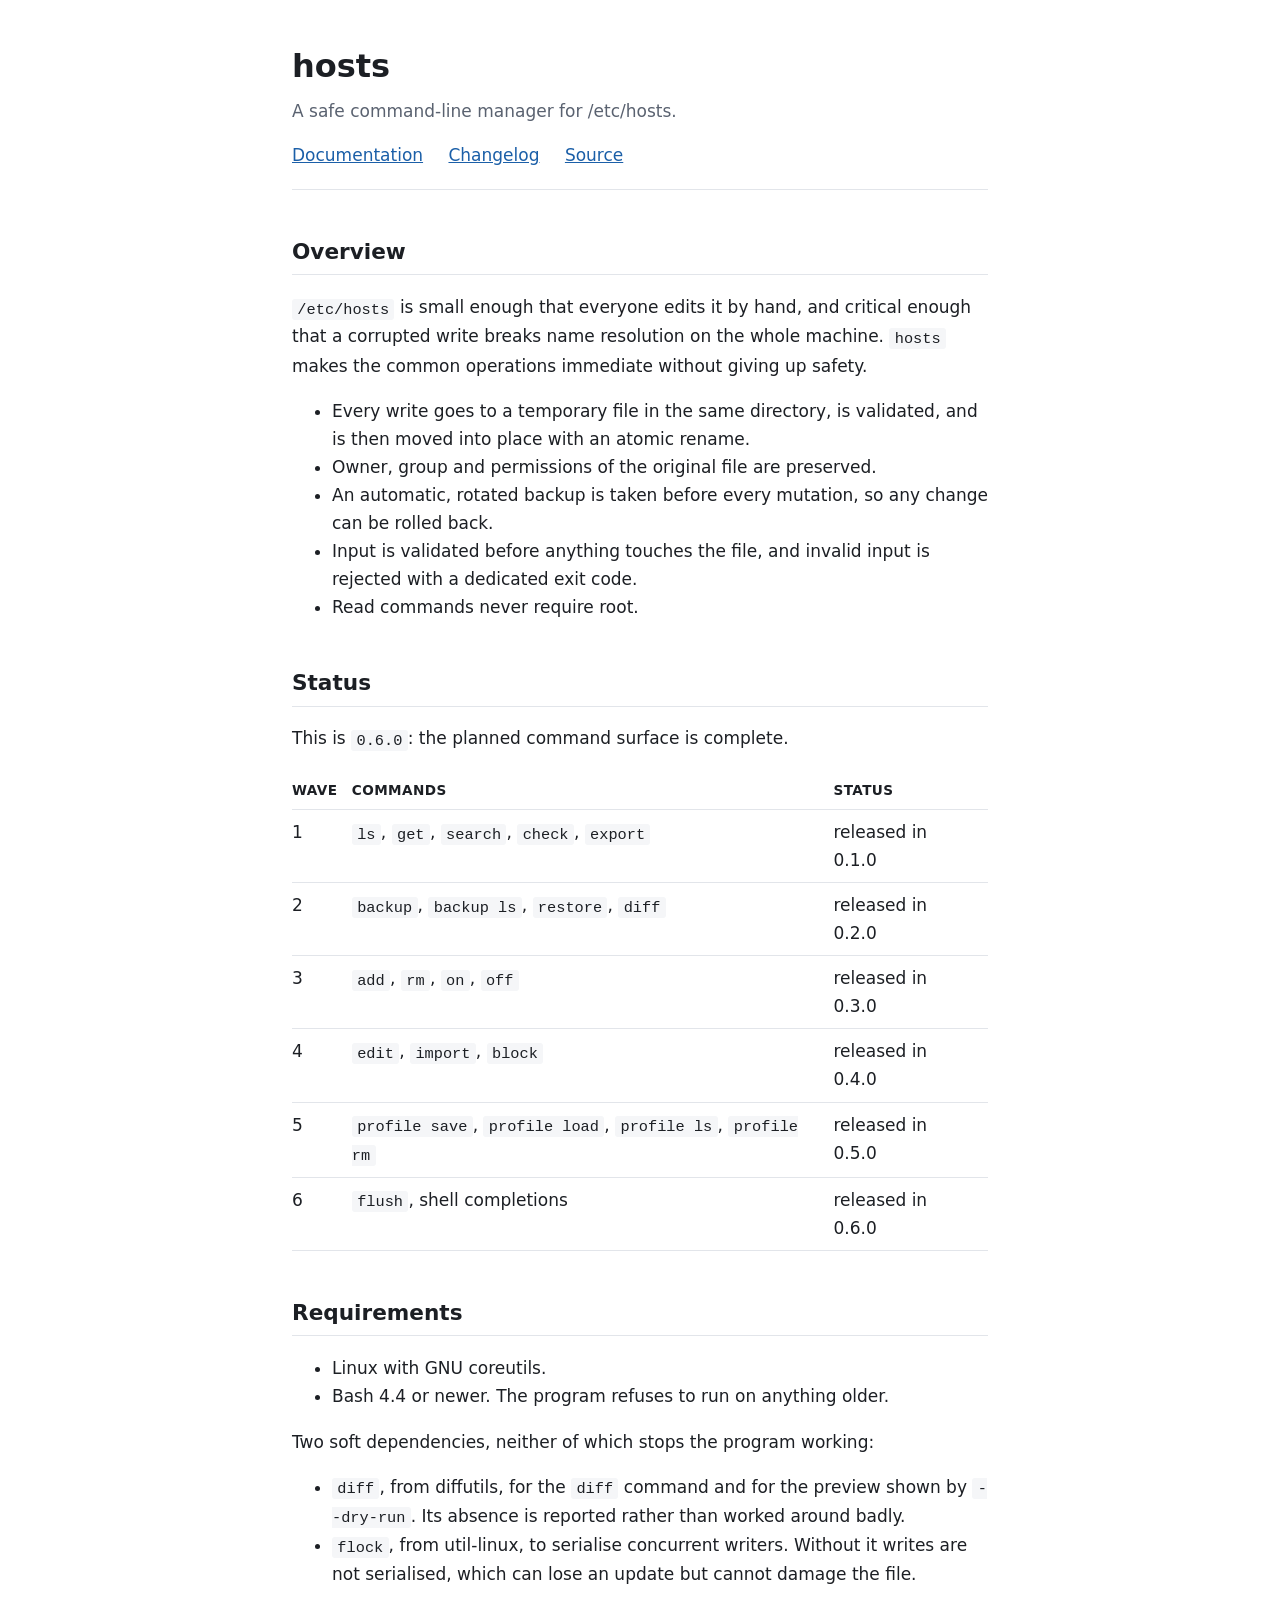
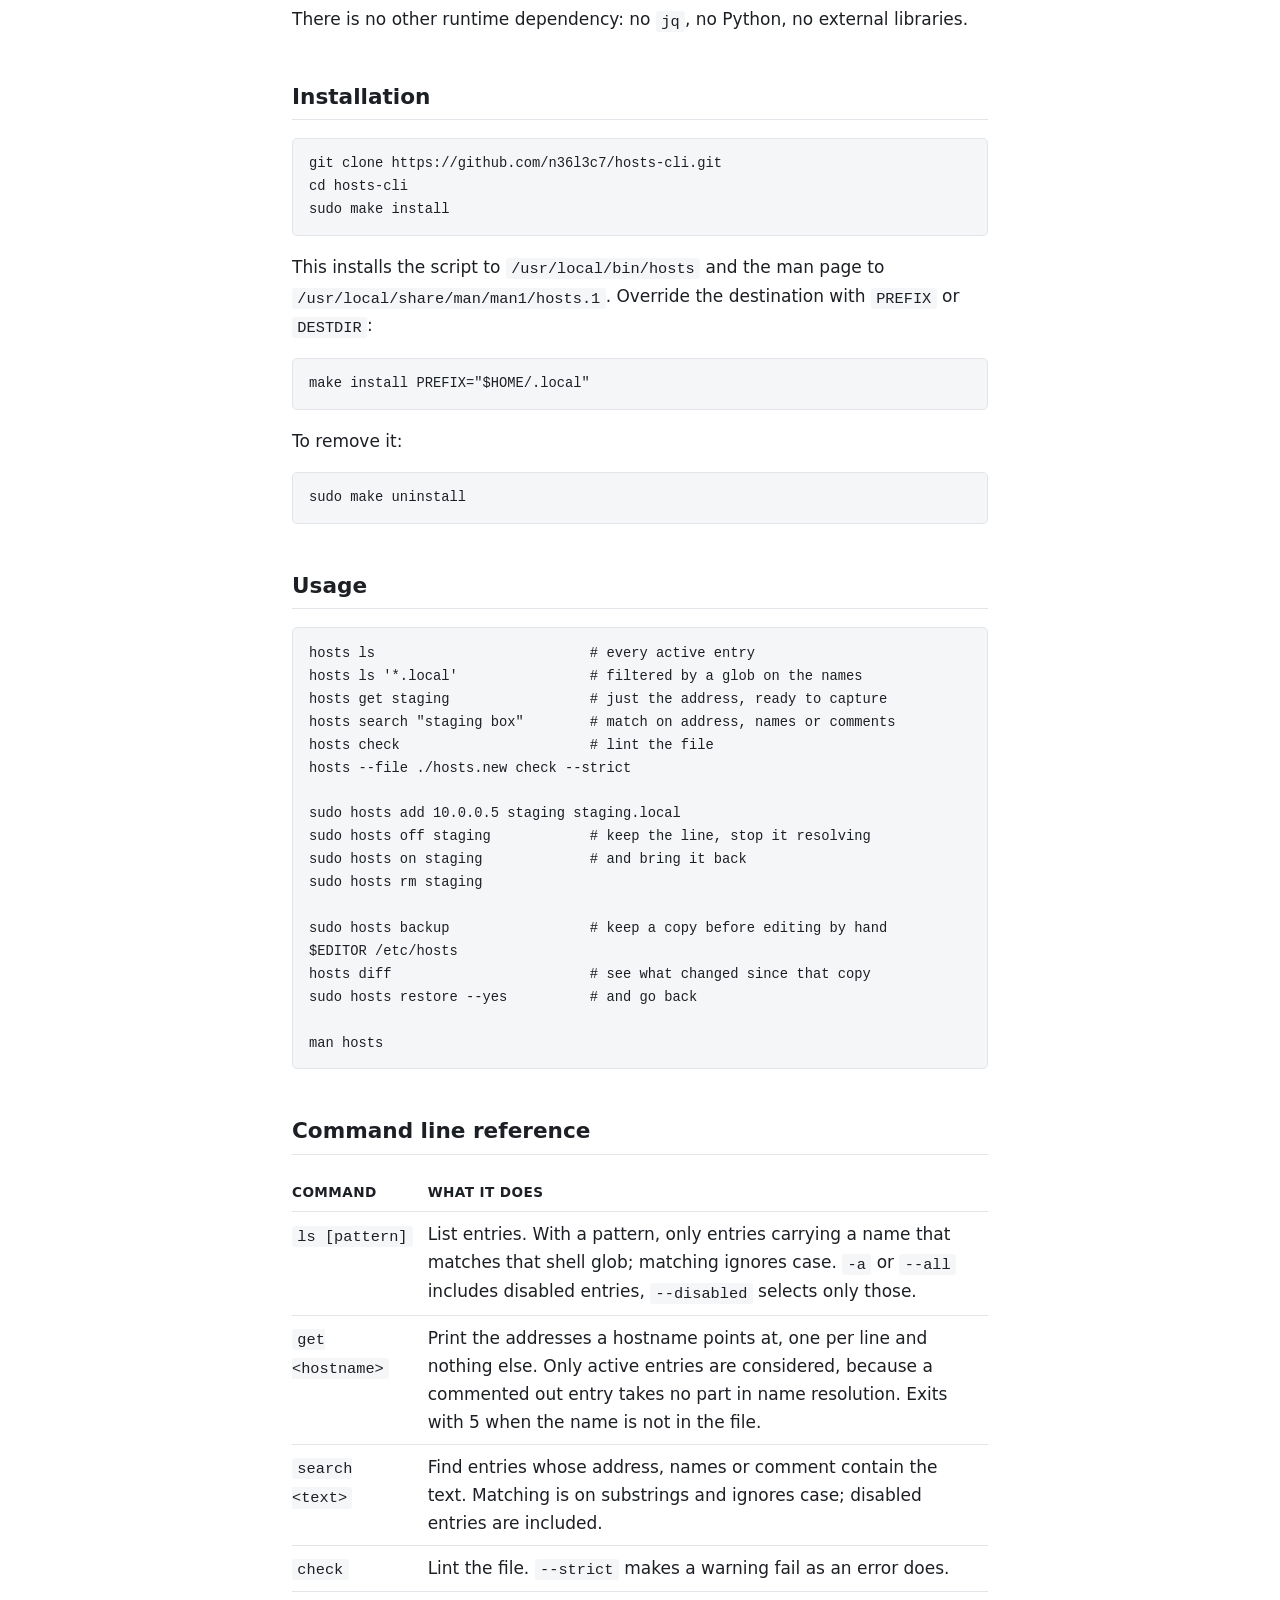
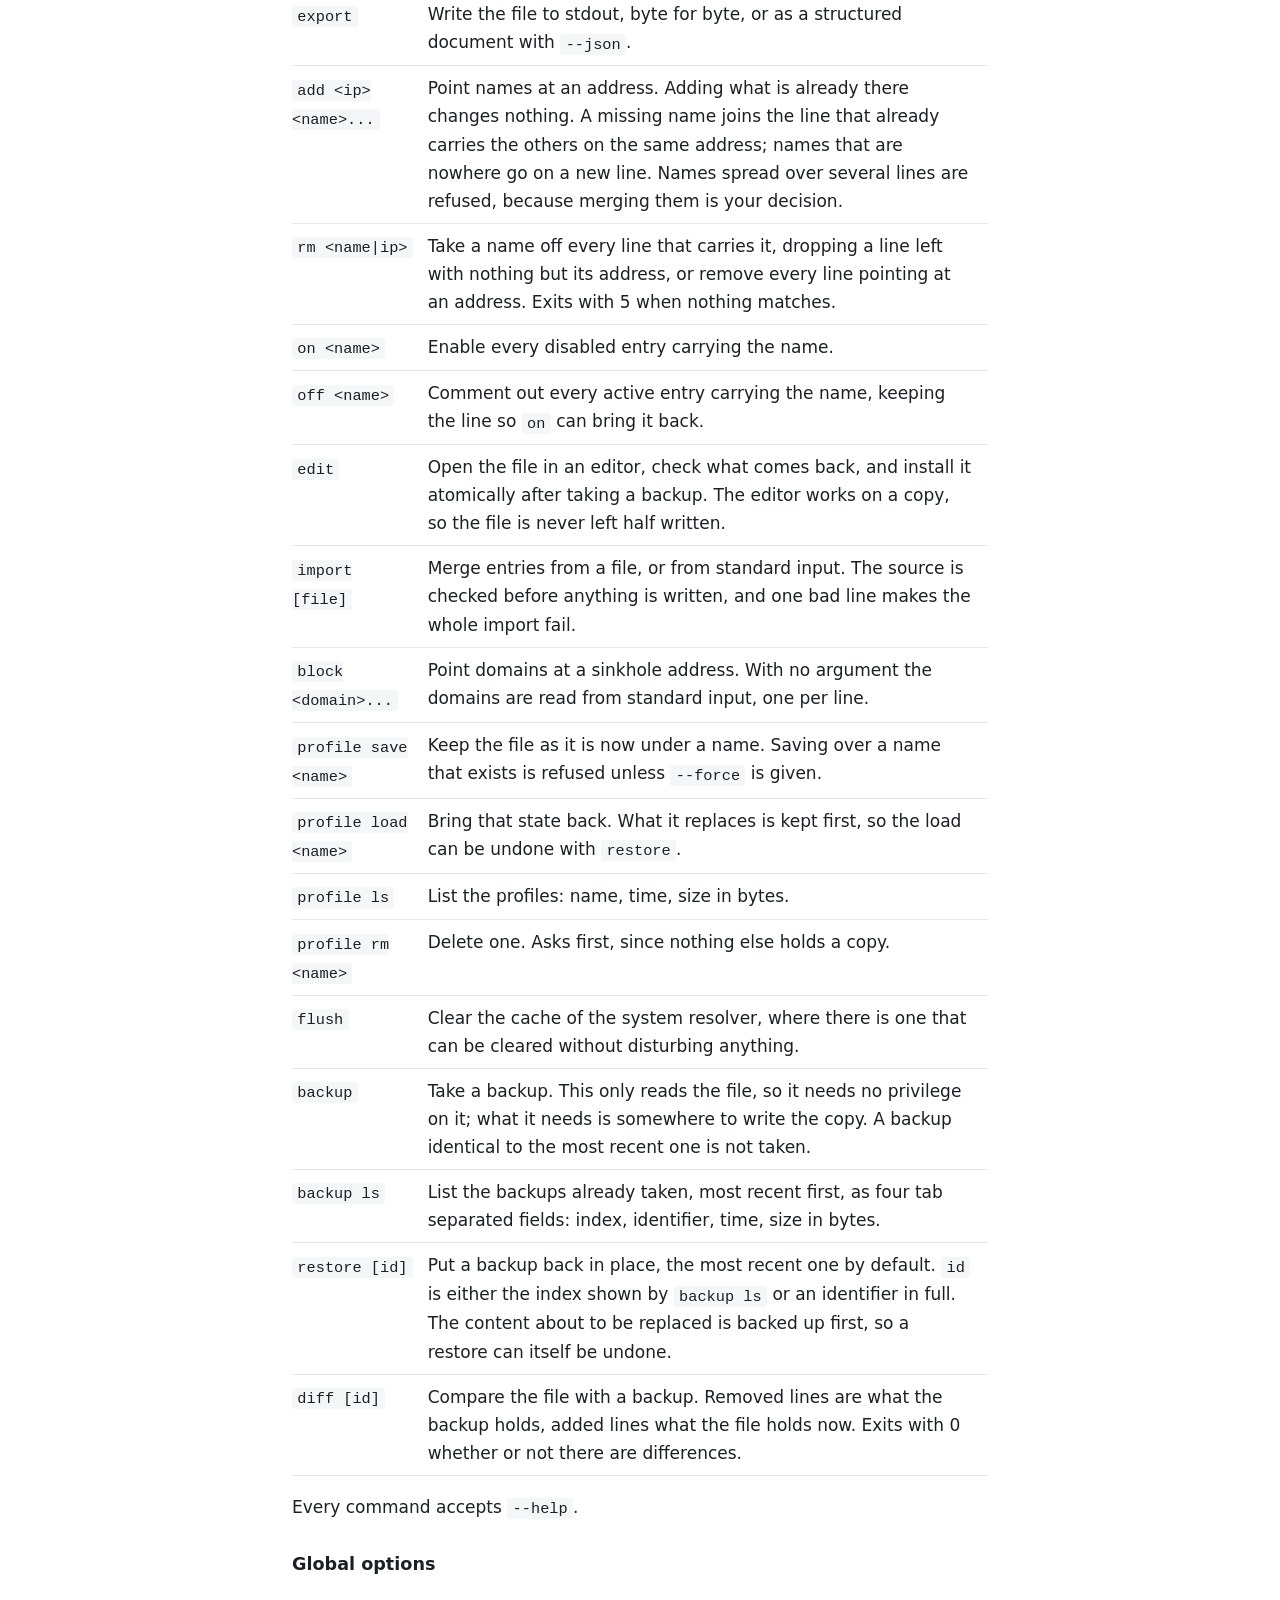
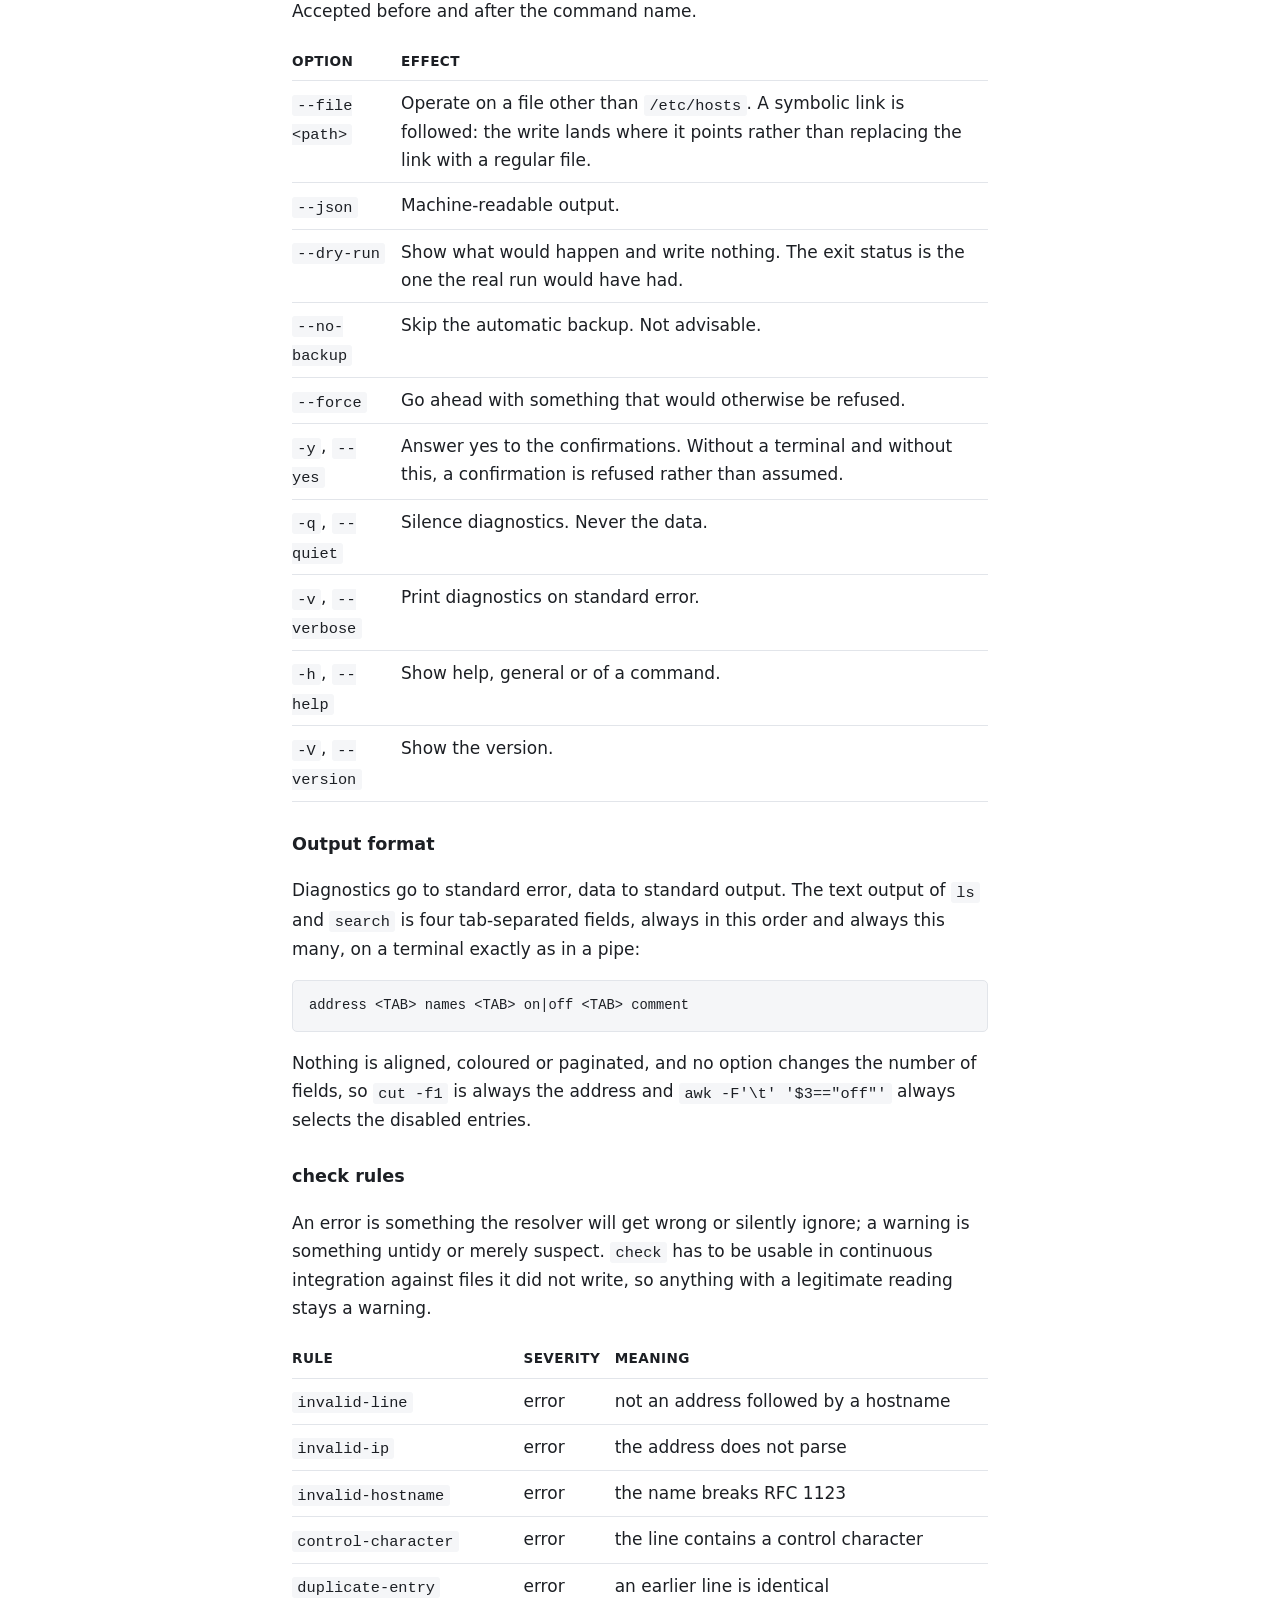
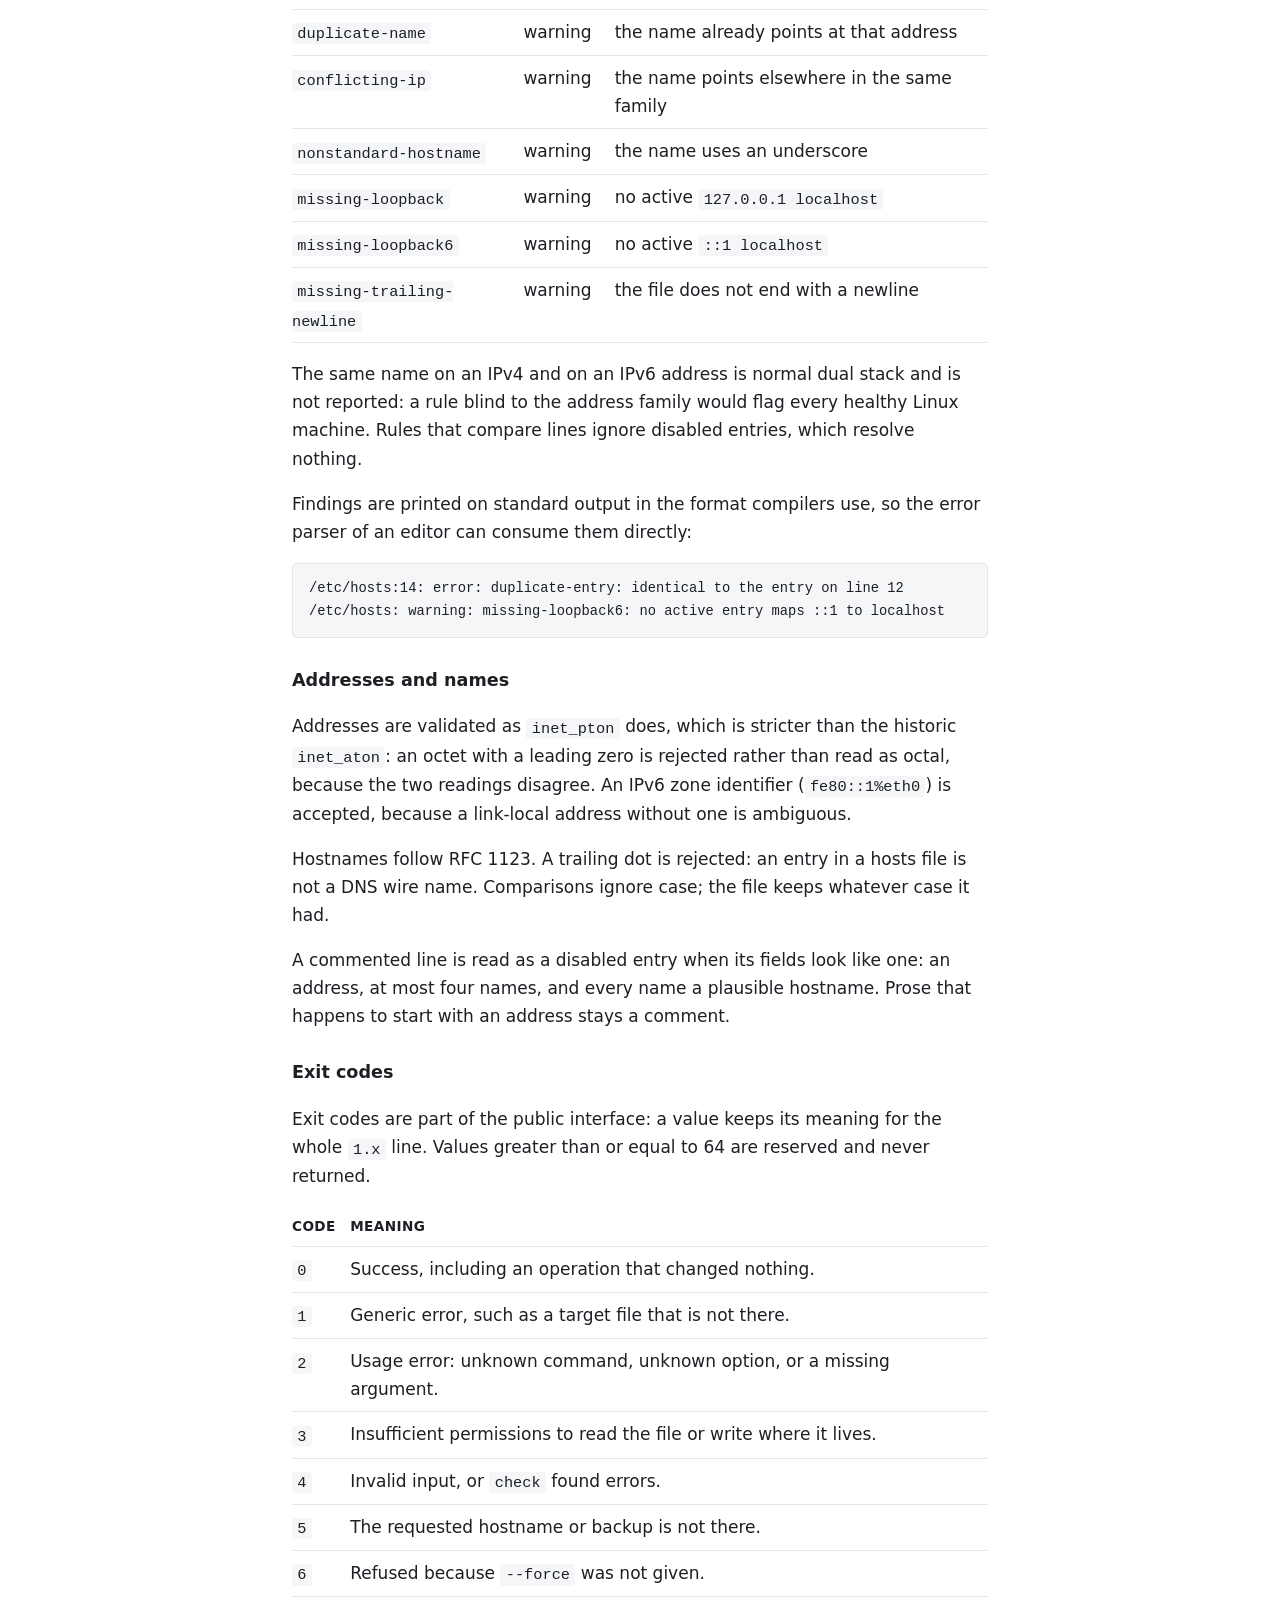
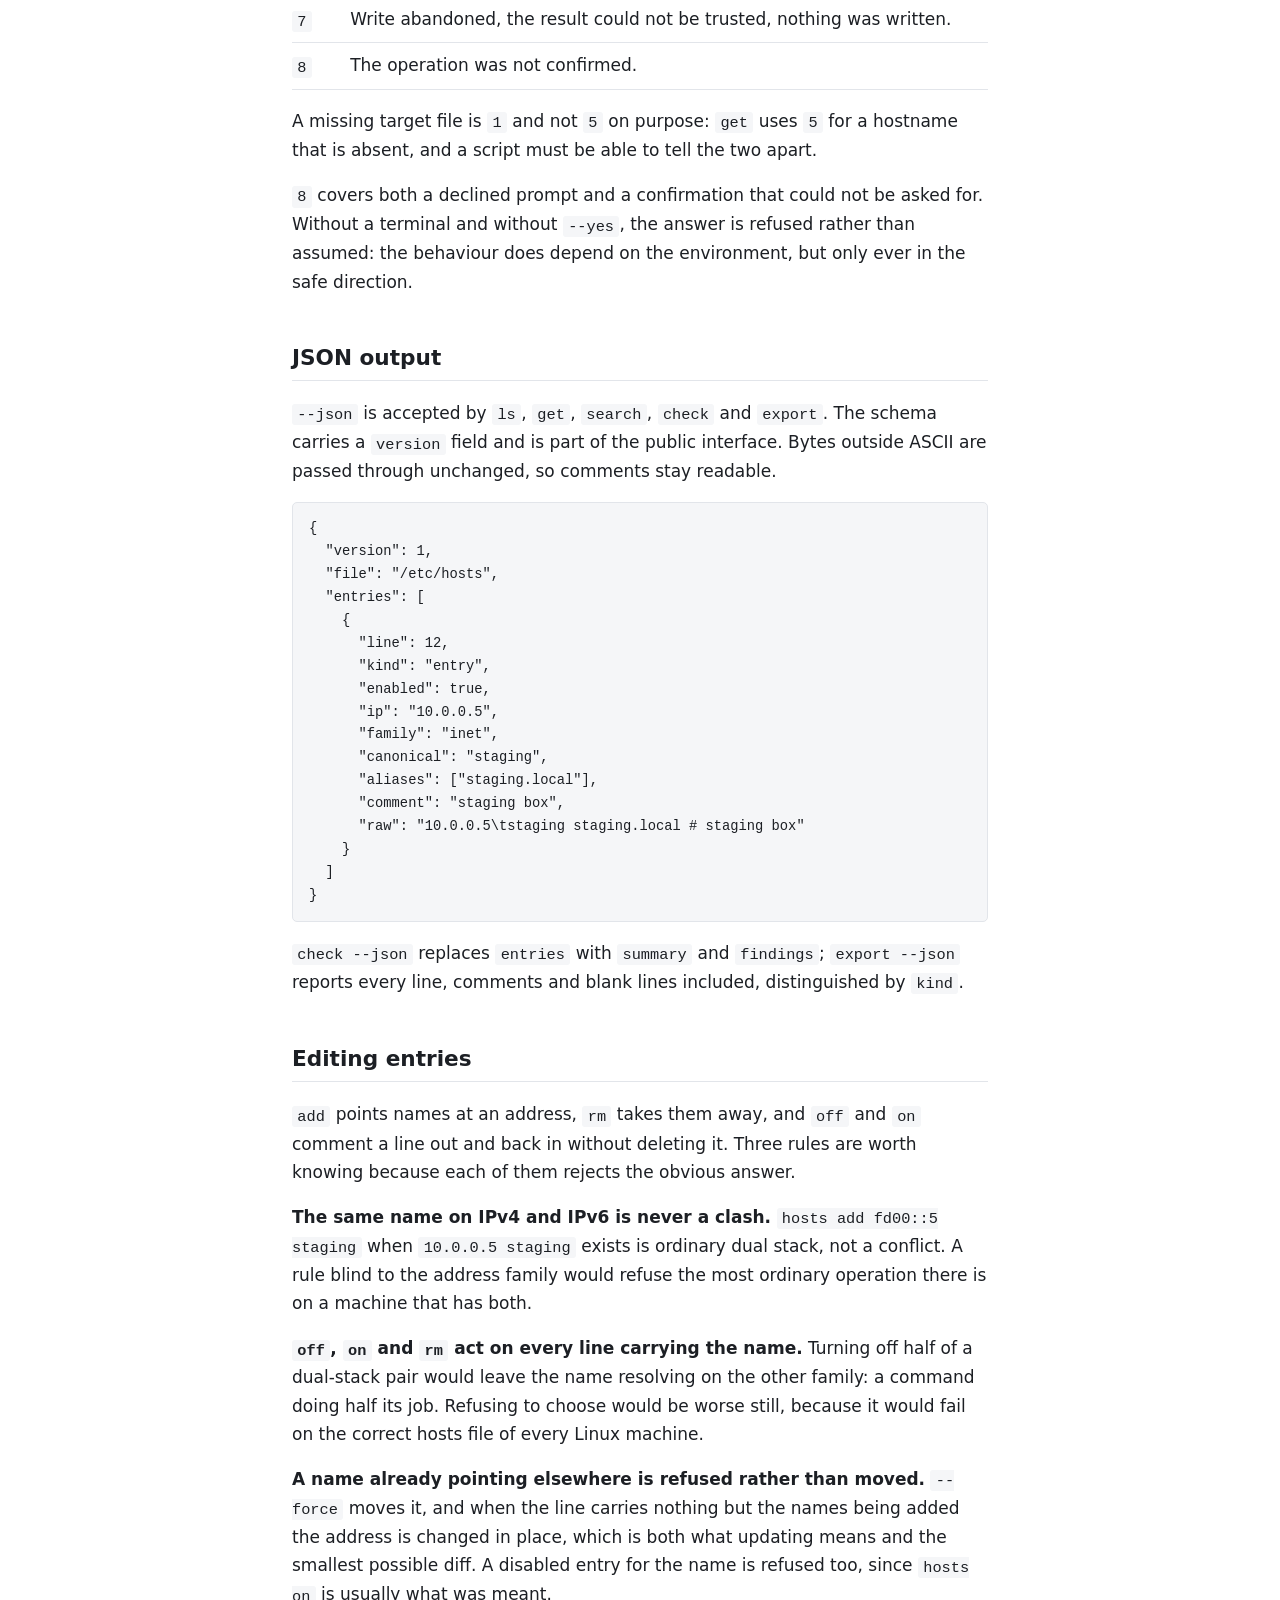
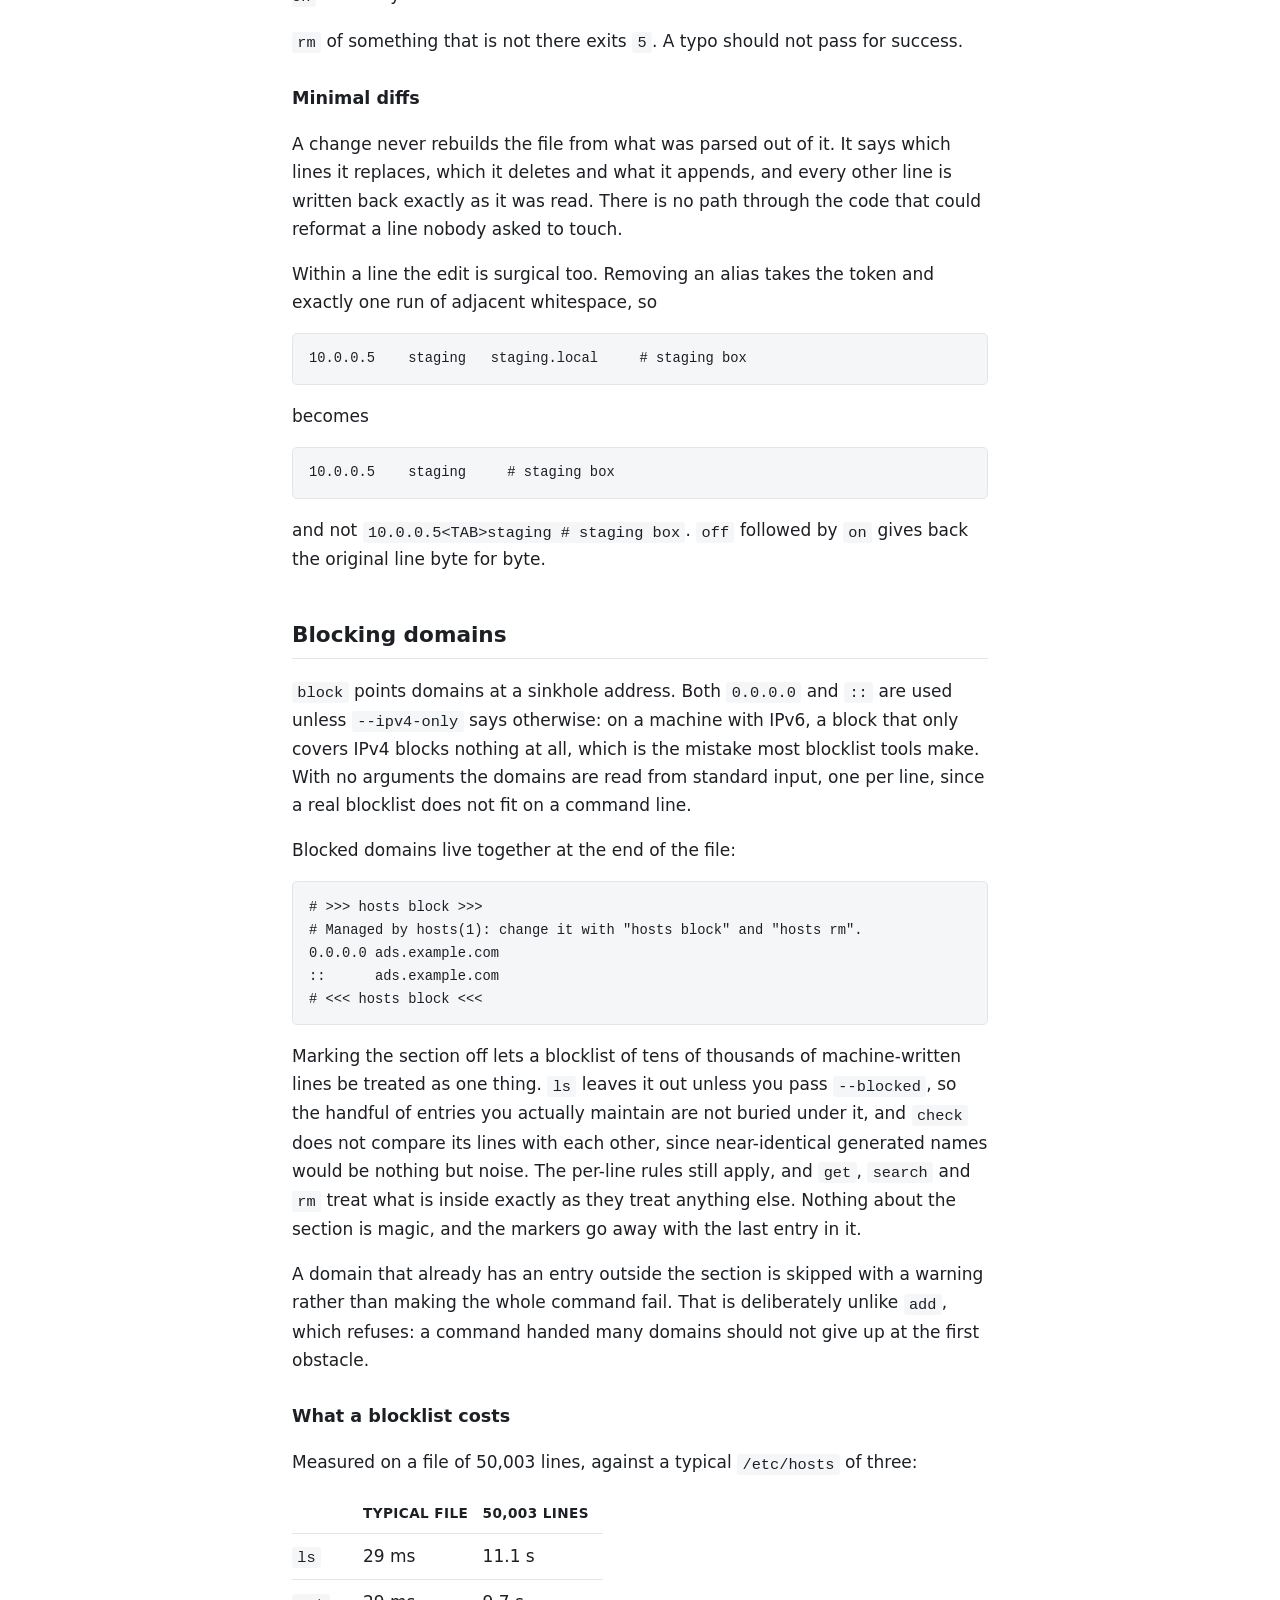
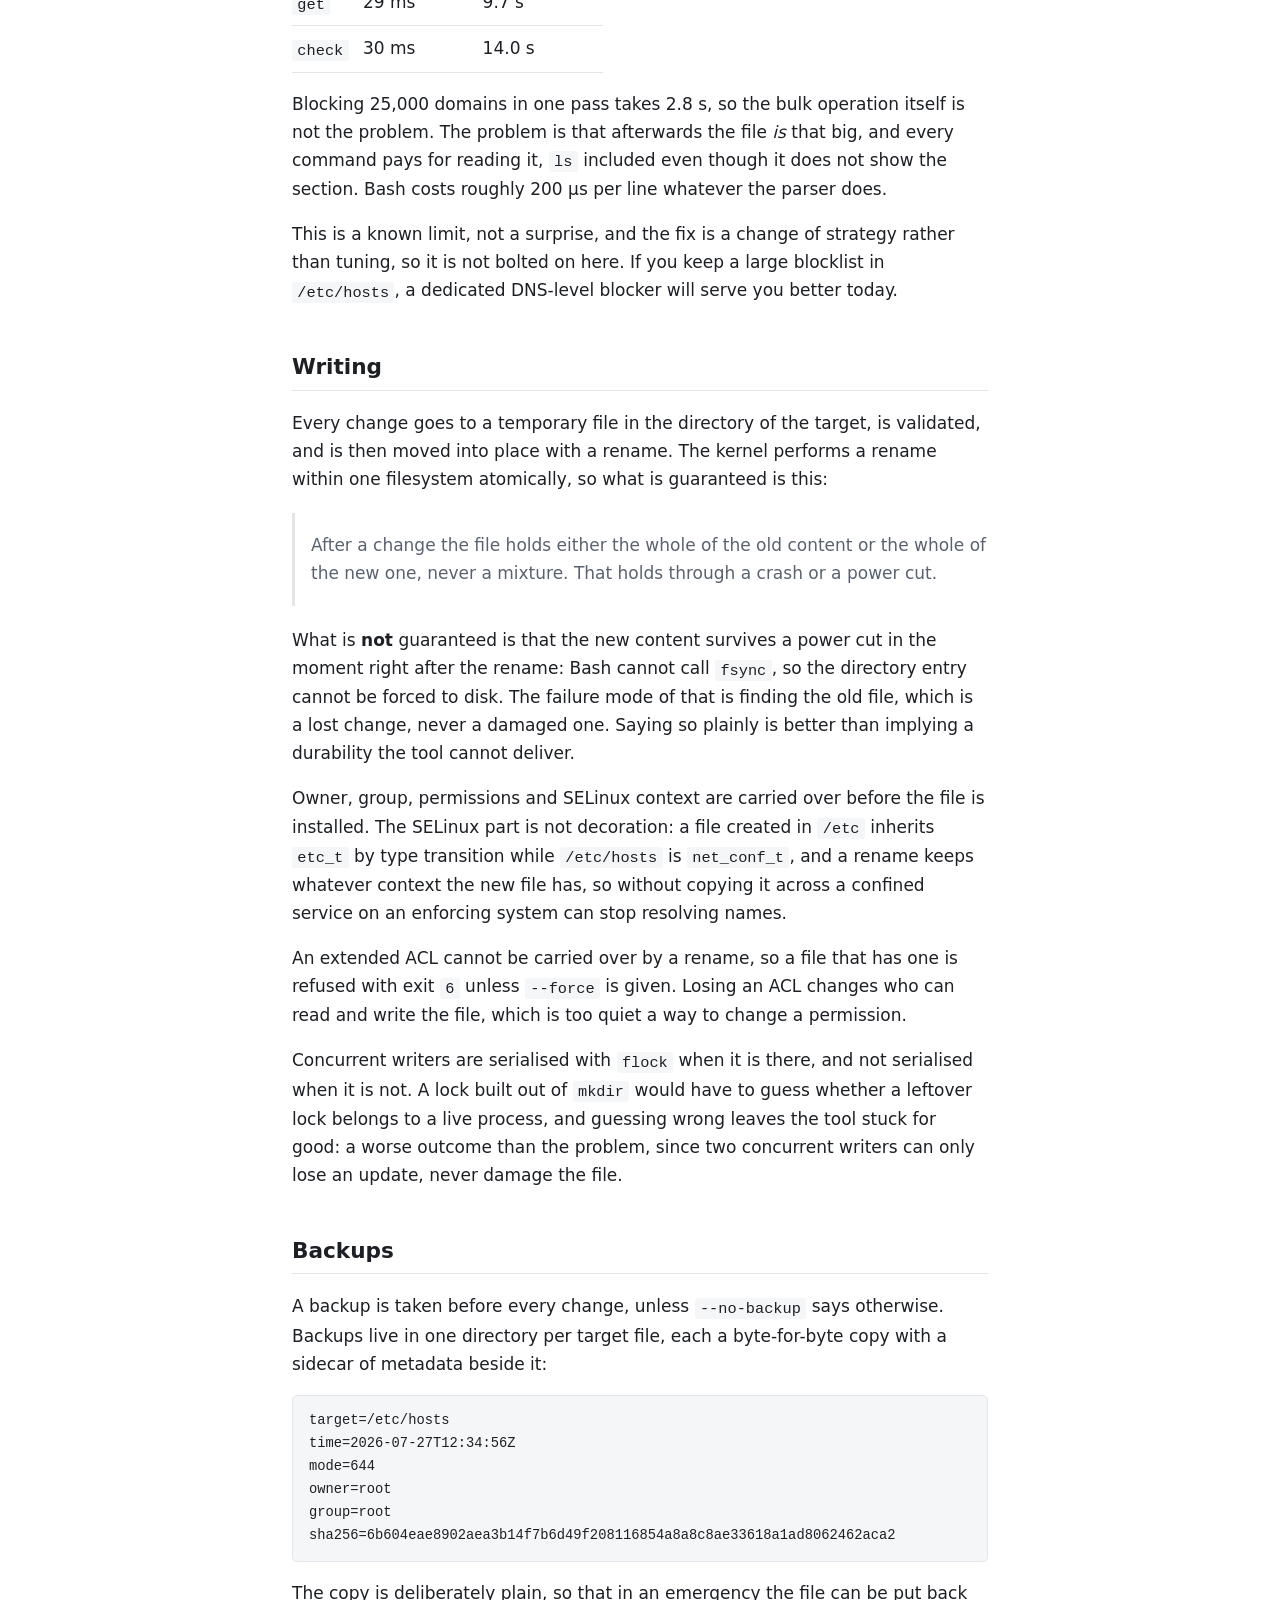
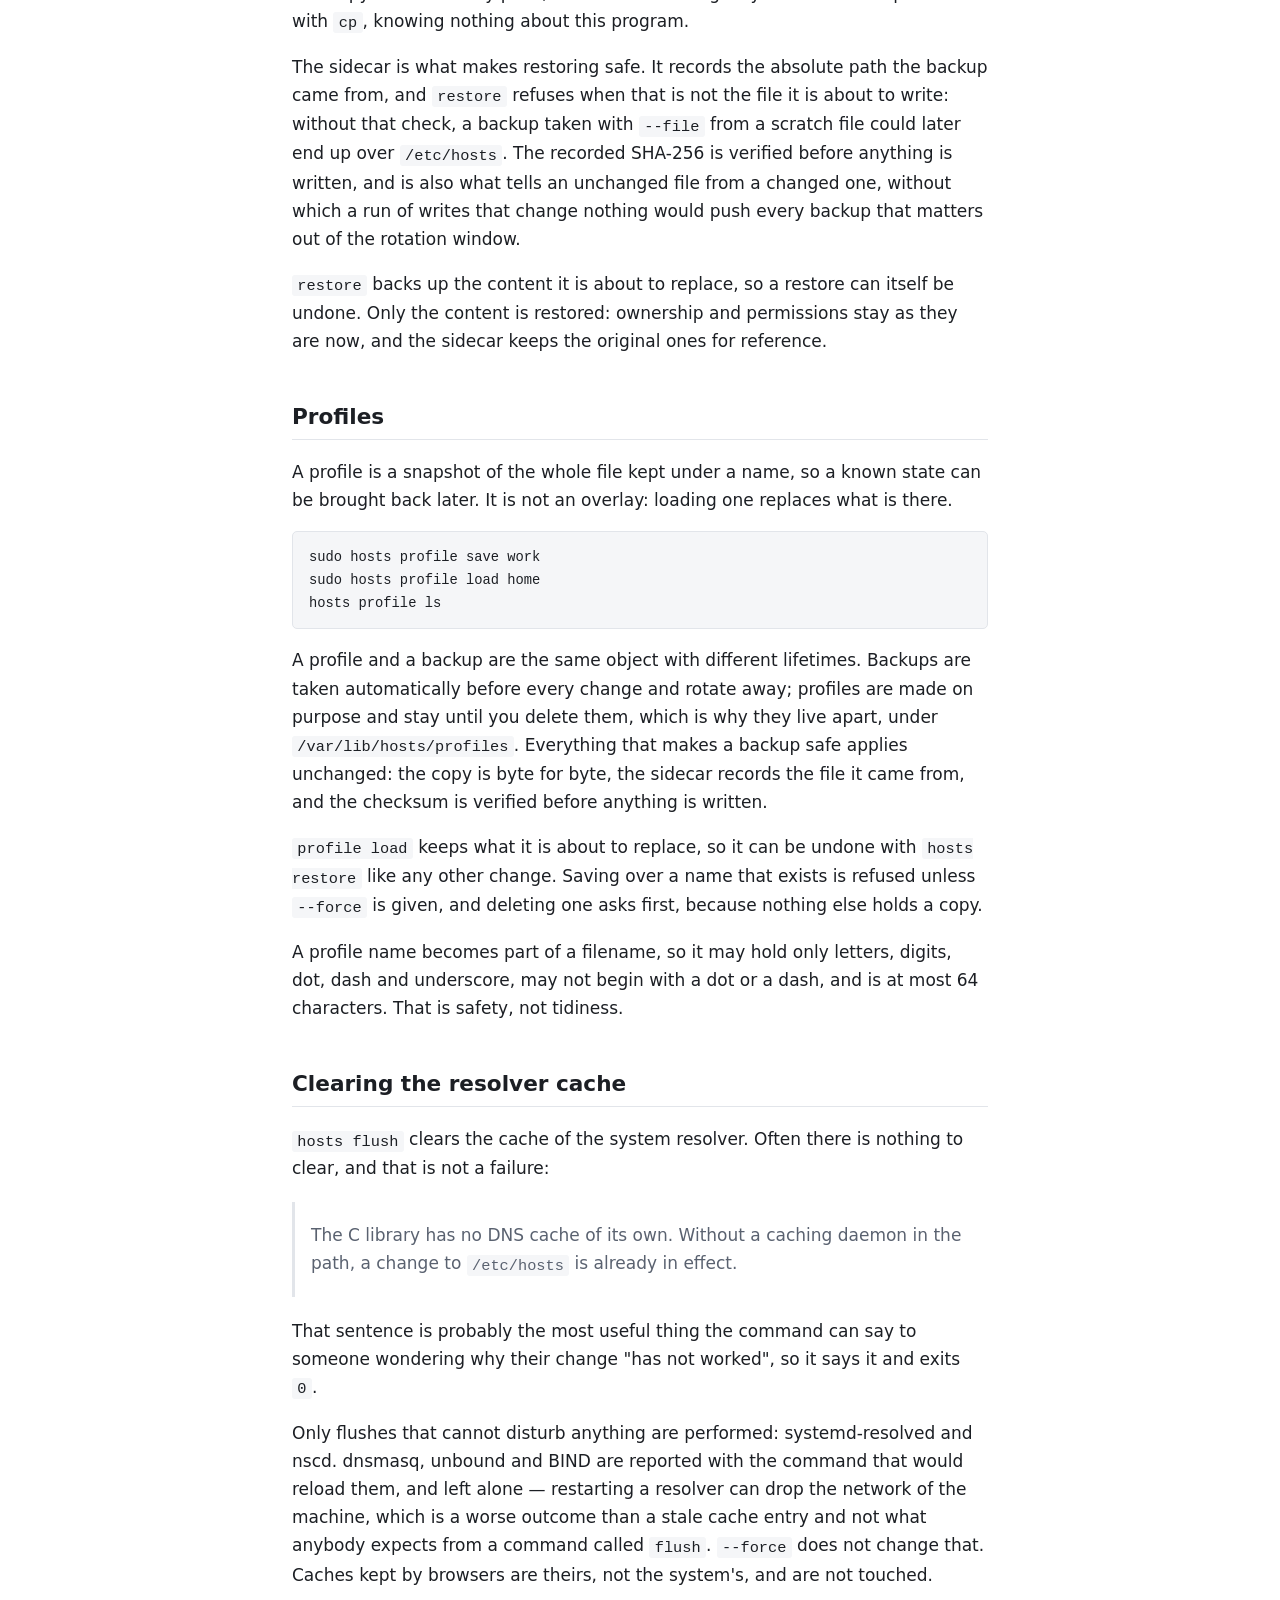
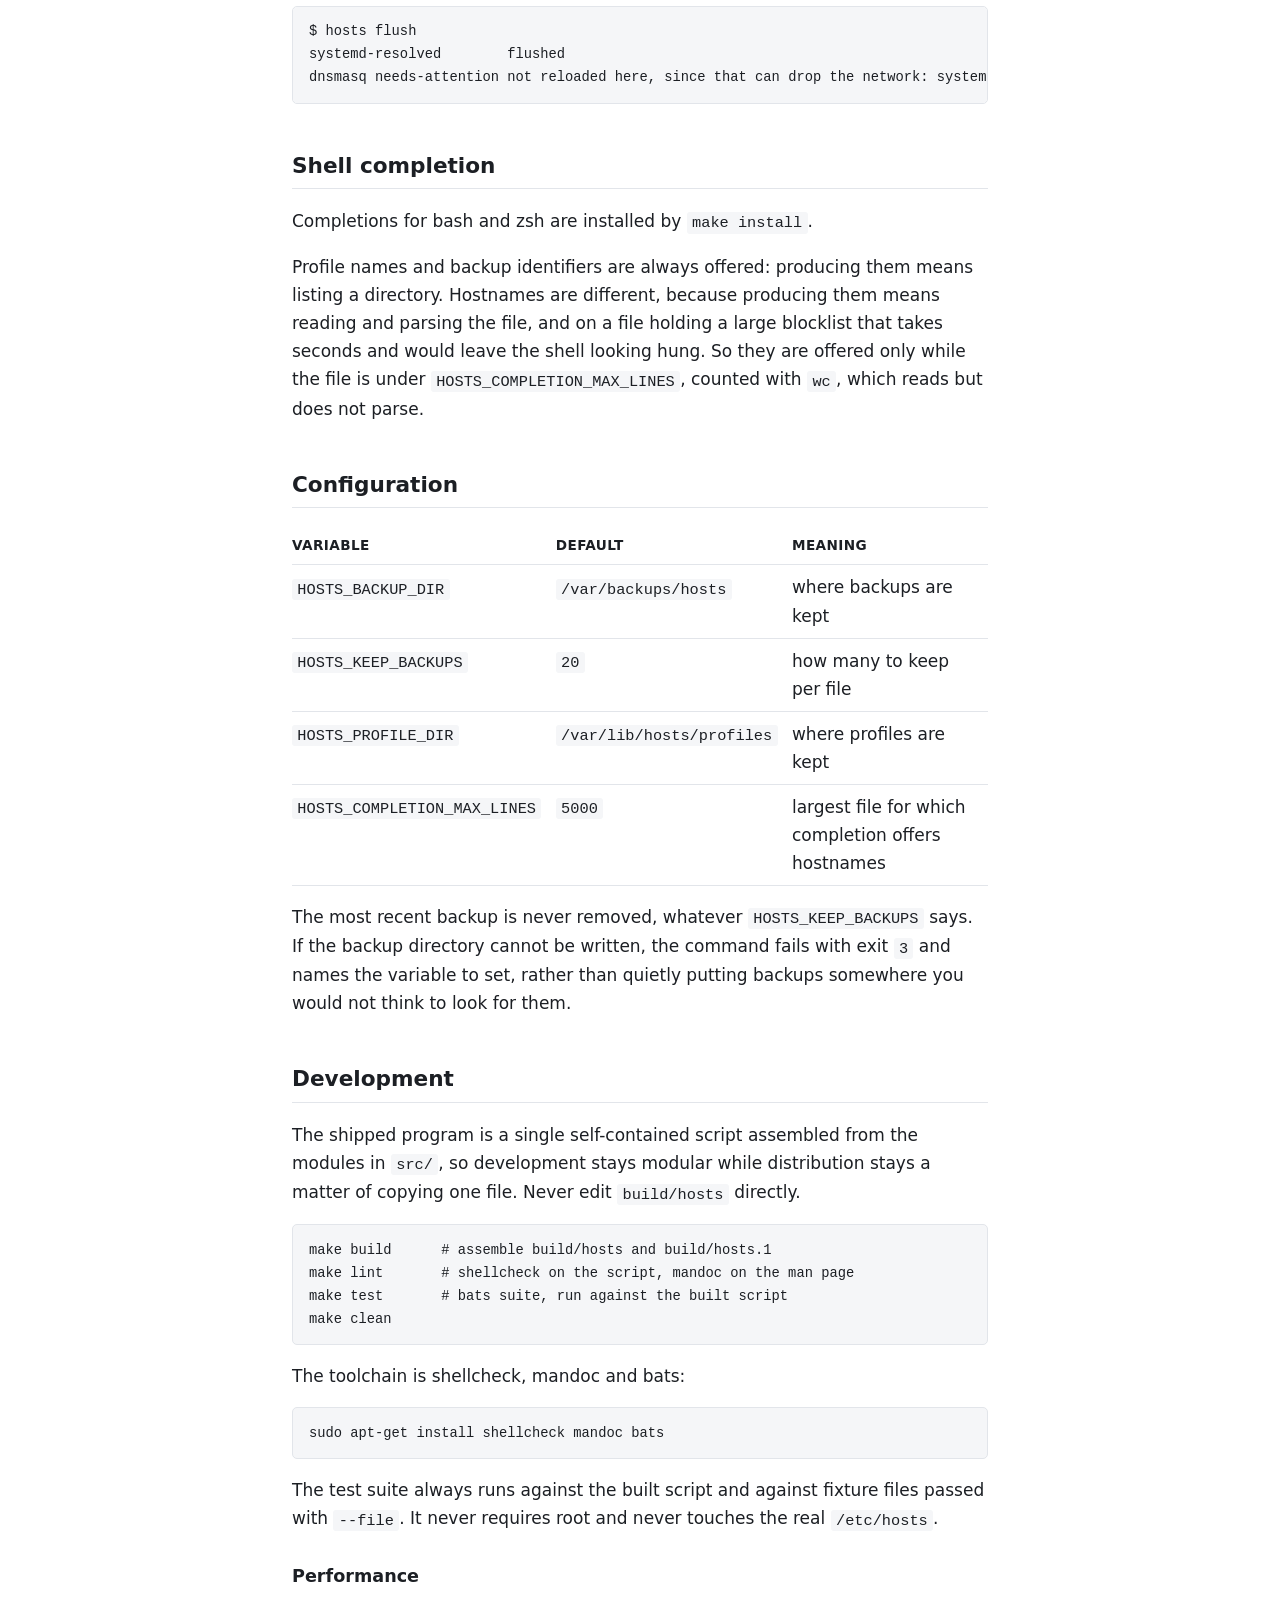
==== commit 7094f40e: "feat: add flush and shell completions flush is built around an awkward fact: the C library has no DN" ====
--- a/docs/index.html
+++ b/docs/index.html
@@ -51,8 +51,7 @@
 
       <h2 id="status">Status</h2>
       <p>
-        This is <code>0.5.0</code>: every command in the plan except
-        <code>flush</code> and shell completions.
+        This is <code>0.6.0</code>: the planned command surface is complete.
       </p>
       <table>
         <thead>
@@ -95,7 +94,7 @@
           <tr>
             <td>6</td>
             <td><code>flush</code>, shell completions</td>
-            <td>next</td>
+            <td>released in 0.6.0</td>
           </tr>
         </tbody>
       </table>
@@ -282,6 +281,13 @@
             <td>Delete one. Asks first, since nothing else holds a copy.</td>
           </tr>
           <tr>
+            <td><code>flush</code></td>
+            <td>
+              Clear the cache of the system resolver, where there is one that
+              can be cleared without disturbing anything.
+            </td>
+          </tr>
+          <tr>
             <td><code>backup</code></td>
             <td>
               Take a backup. This only reads the file, so it needs no privilege
@@ -848,6 +854,51 @@
         and is at most 64 characters. That is safety, not tidiness.
       </p>
 
+      <h2 id="flush">Clearing the resolver cache</h2>
+      <p>
+        <code>hosts flush</code> clears the cache of the system resolver. Often
+        there is nothing to clear, and that is not a failure:
+      </p>
+      <blockquote>
+        <p>
+          The C library has no DNS cache of its own. Without a caching daemon in
+          the path, a change to <code>/etc/hosts</code> is already in effect.
+        </p>
+      </blockquote>
+      <p>
+        That sentence is probably the most useful thing the command can say to
+        someone wondering why their change "has not worked", so it says it and
+        exits <code>0</code>.
+      </p>
+      <p>
+        Only flushes that cannot disturb anything are performed:
+        systemd-resolved and nscd. dnsmasq, unbound and BIND are reported with
+        the command that would reload them, and left alone &mdash; restarting a
+        resolver can drop the network of the machine, which is a worse outcome
+        than a stale cache entry and not what anybody expects from a command
+        called <code>flush</code>. <code>--force</code> does not change that.
+        Caches kept by browsers are theirs, not the system's, and are not
+        touched.
+      </p>
+      <pre><code>$ hosts flush
+systemd-resolved	flushed
+dnsmasq	needs-attention	not reloaded here, since that can drop the network: systemctl reload dnsmasq</code></pre>
+
+      <h2 id="completion">Shell completion</h2>
+      <p>
+        Completions for bash and zsh are installed by
+        <code>make install</code>.
+      </p>
+      <p>
+        Profile names and backup identifiers are always offered: producing them
+        means listing a directory. Hostnames are different, because producing
+        them means reading and parsing the file, and on a file holding a large
+        blocklist that takes seconds and would leave the shell looking hung. So
+        they are offered only while the file is under
+        <code>HOSTS_COMPLETION_MAX_LINES</code>, counted with <code>wc</code>,
+        which reads but does not parse.
+      </p>
+
       <h2 id="configuration">Configuration</h2>
       <table>
         <thead>
@@ -872,6 +923,11 @@
             <td><code>HOSTS_PROFILE_DIR</code></td>
             <td><code>/var/lib/hosts/profiles</code></td>
             <td>where profiles are kept</td>
+          </tr>
+          <tr>
+            <td><code>HOSTS_COMPLETION_MAX_LINES</code></td>
+            <td><code>5000</code></td>
+            <td>largest file for which completion offers hostnames</td>
           </tr>
         </tbody>
       </table>
@@ -936,7 +992,7 @@
 
     <footer>
       <p>
-        hosts 0.5.0 &mdash; MIT licensed &mdash; Copyright &copy; 2026 Samuele
+        hosts 0.6.0 &mdash; MIT licensed &mdash; Copyright &copy; 2026 Samuele
         Gervasio.
       </p>
     </footer>
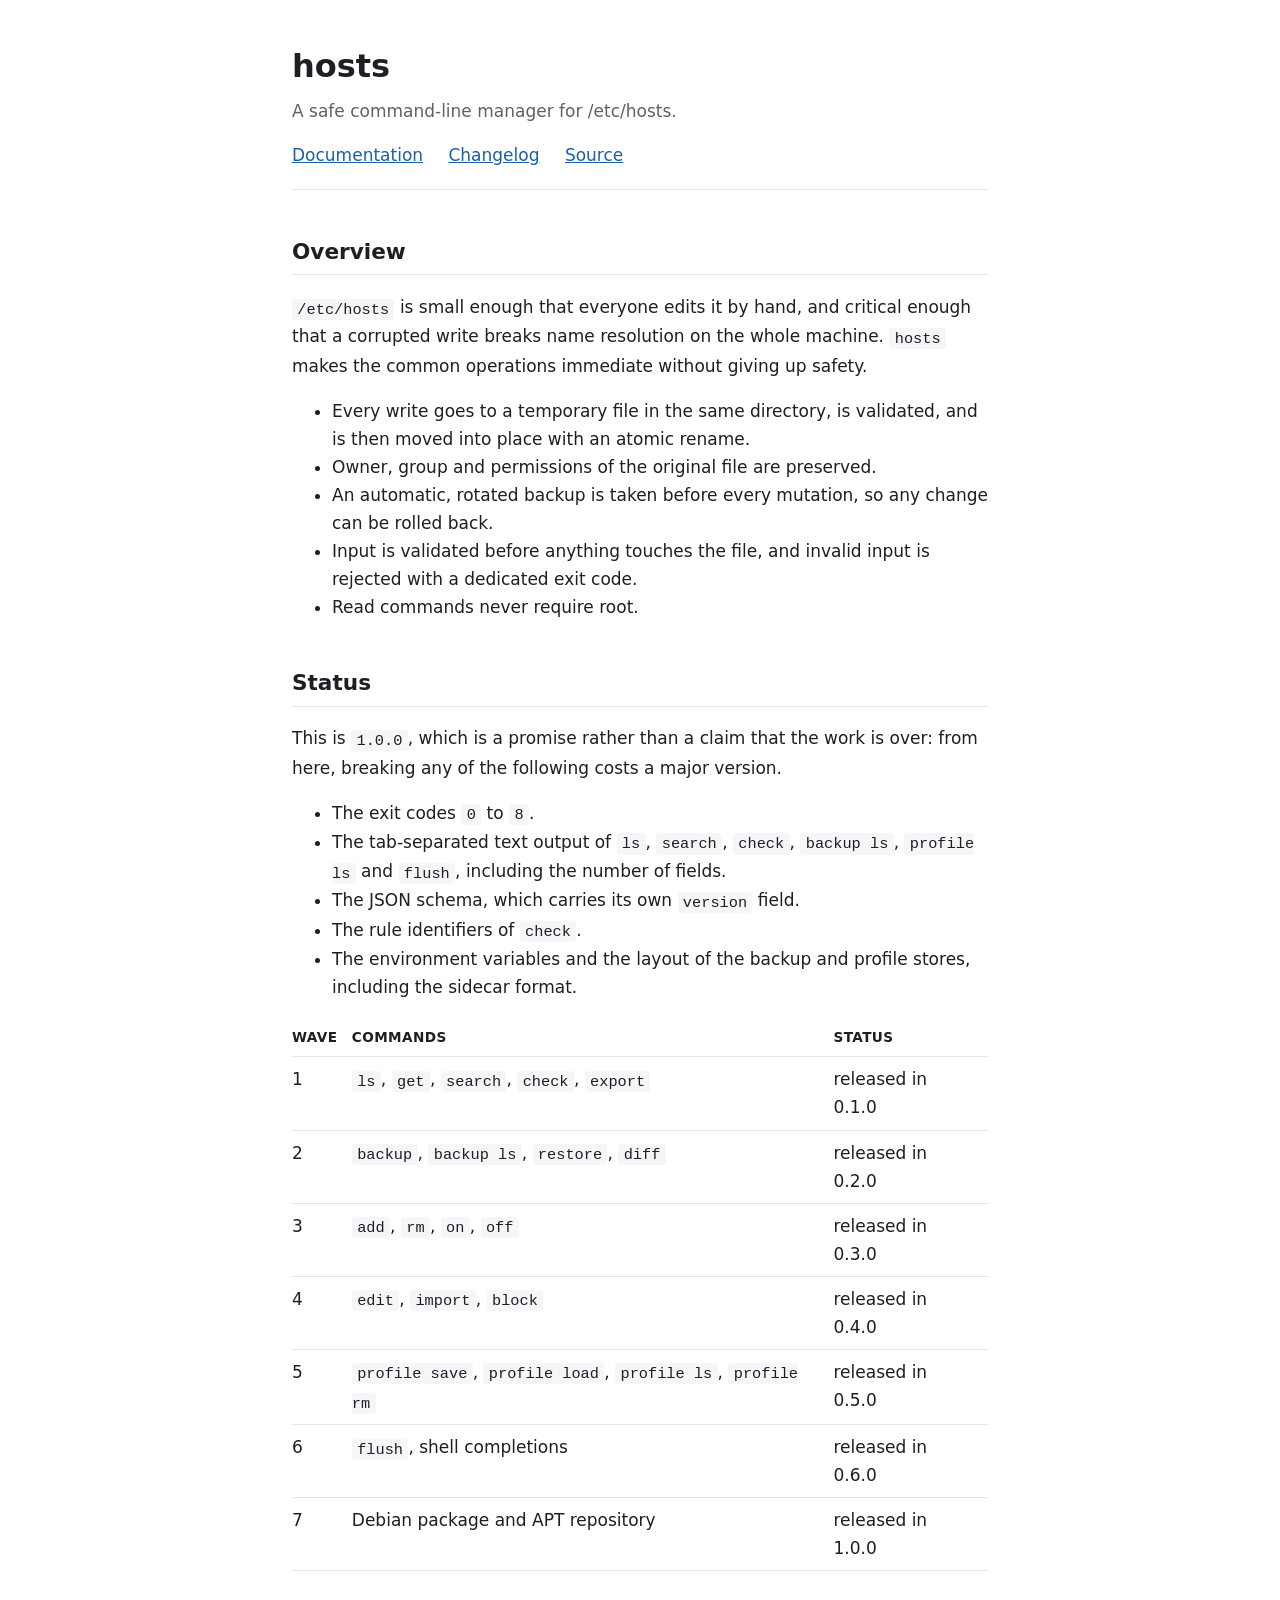
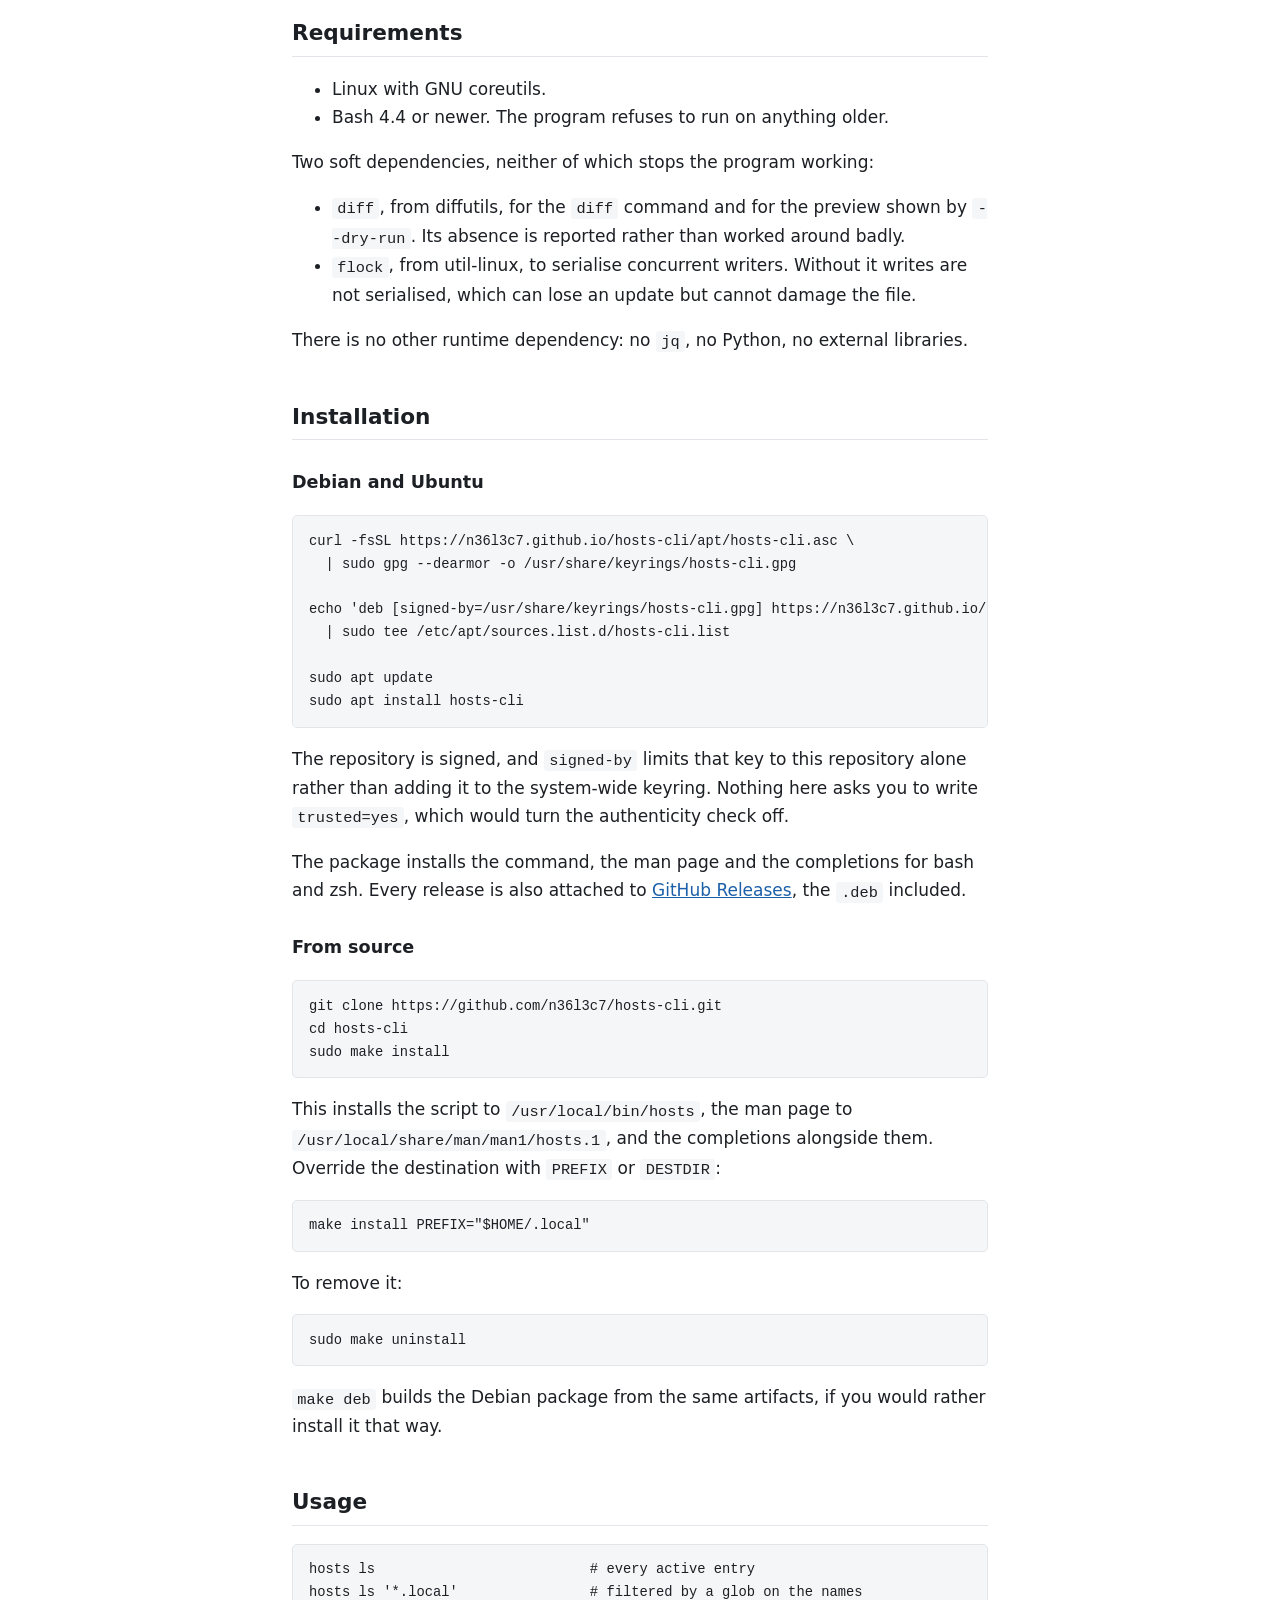
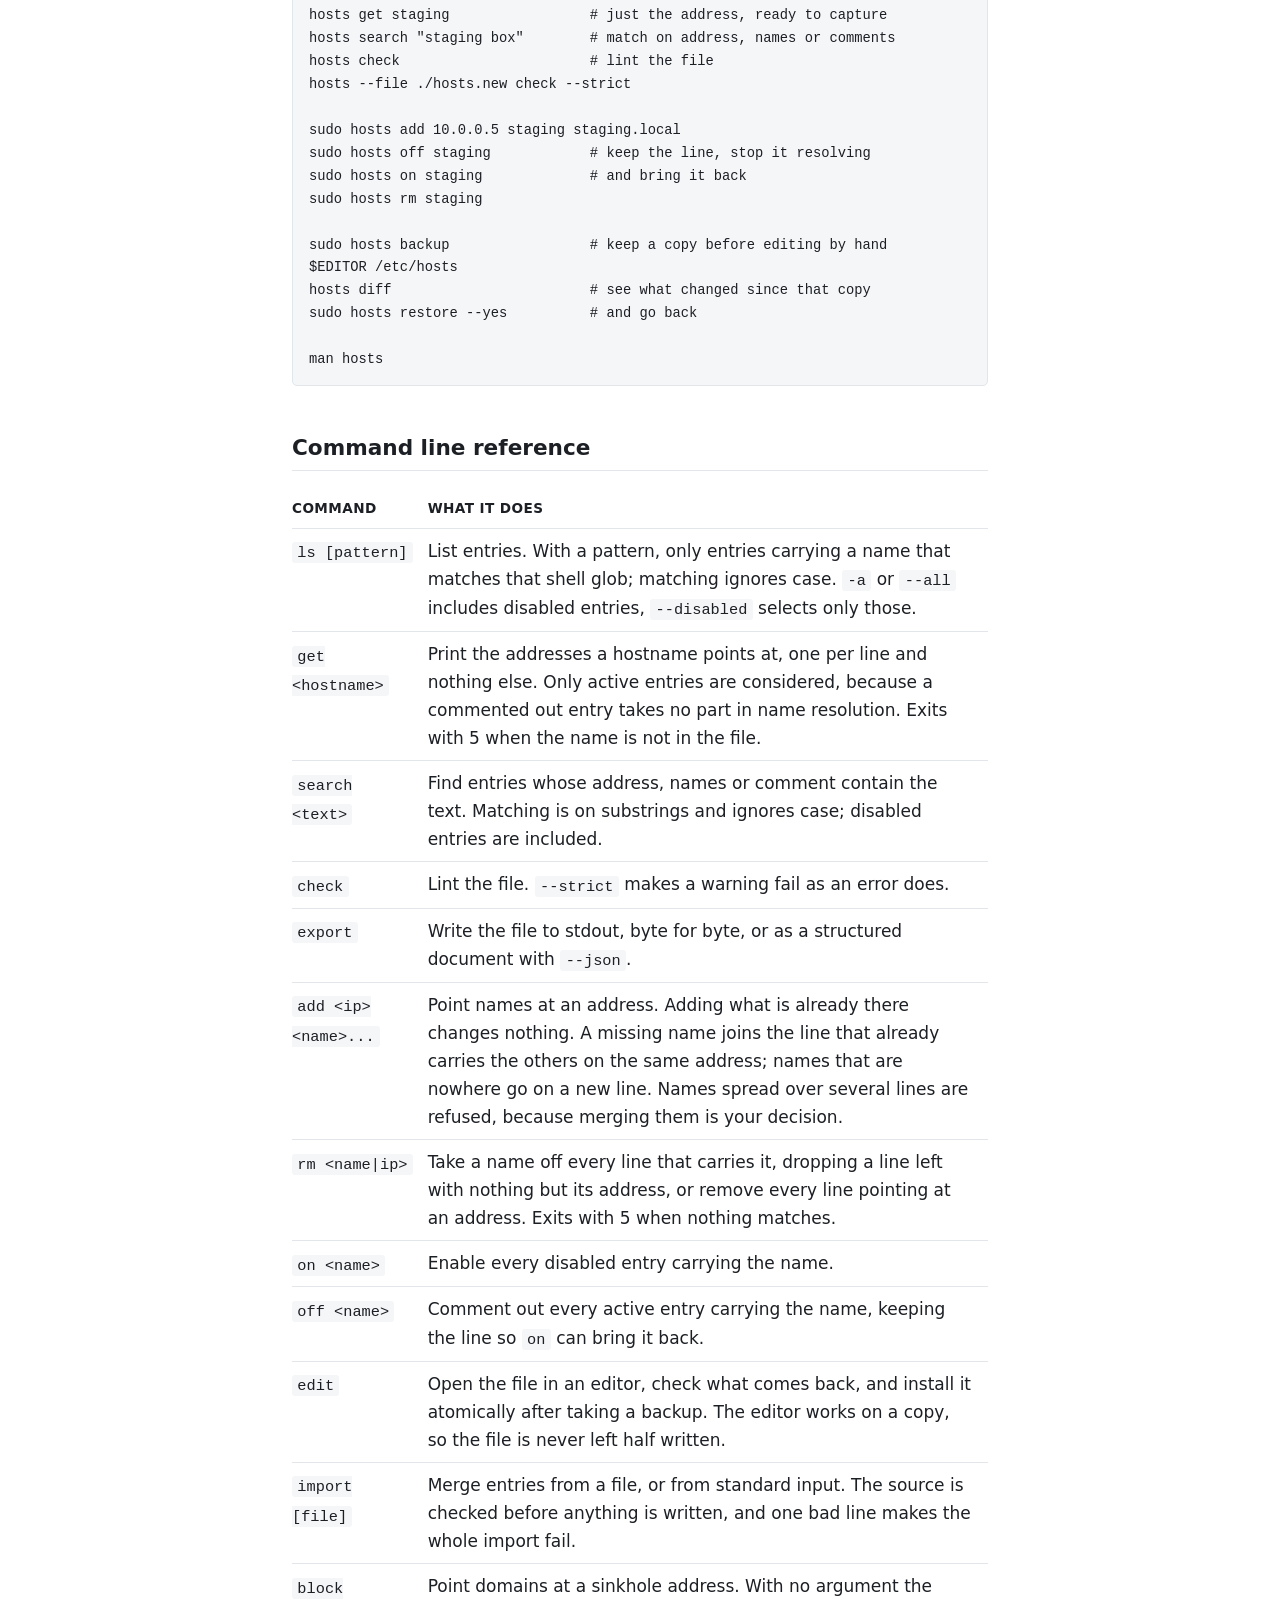
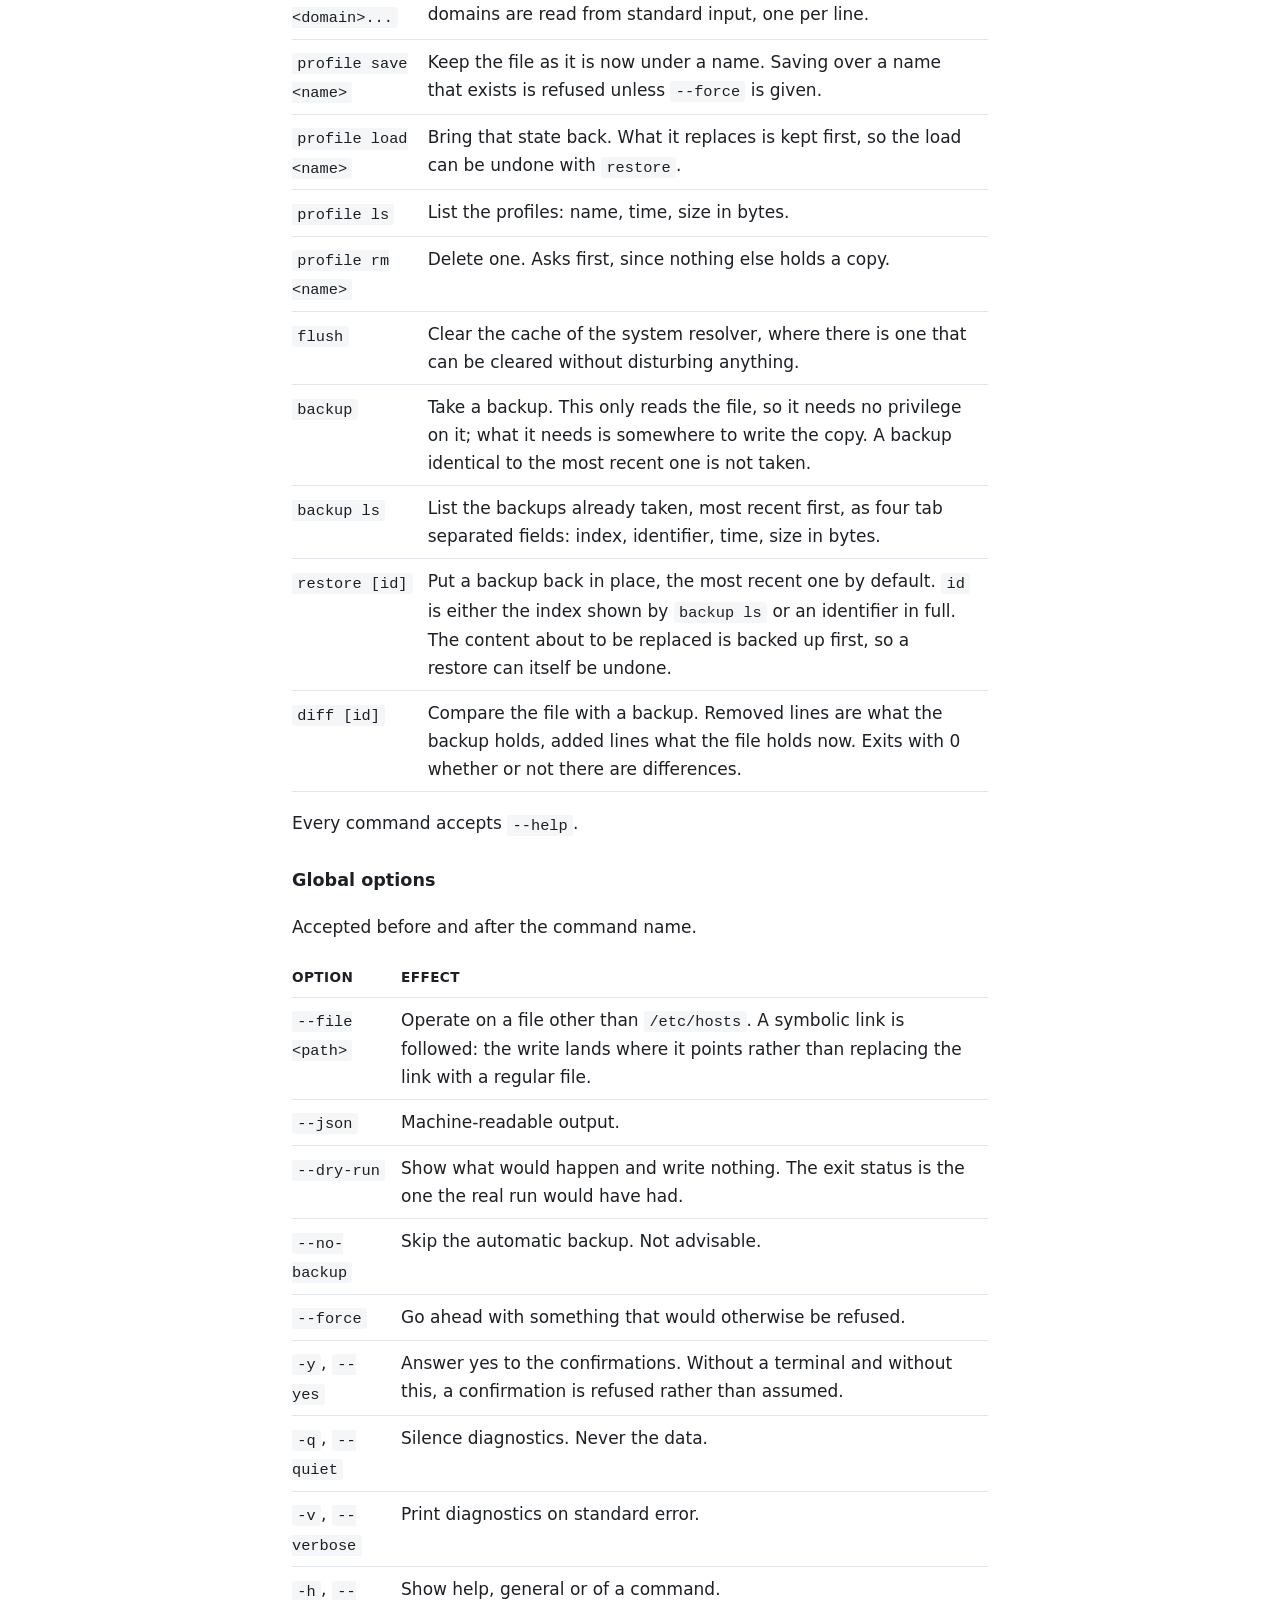
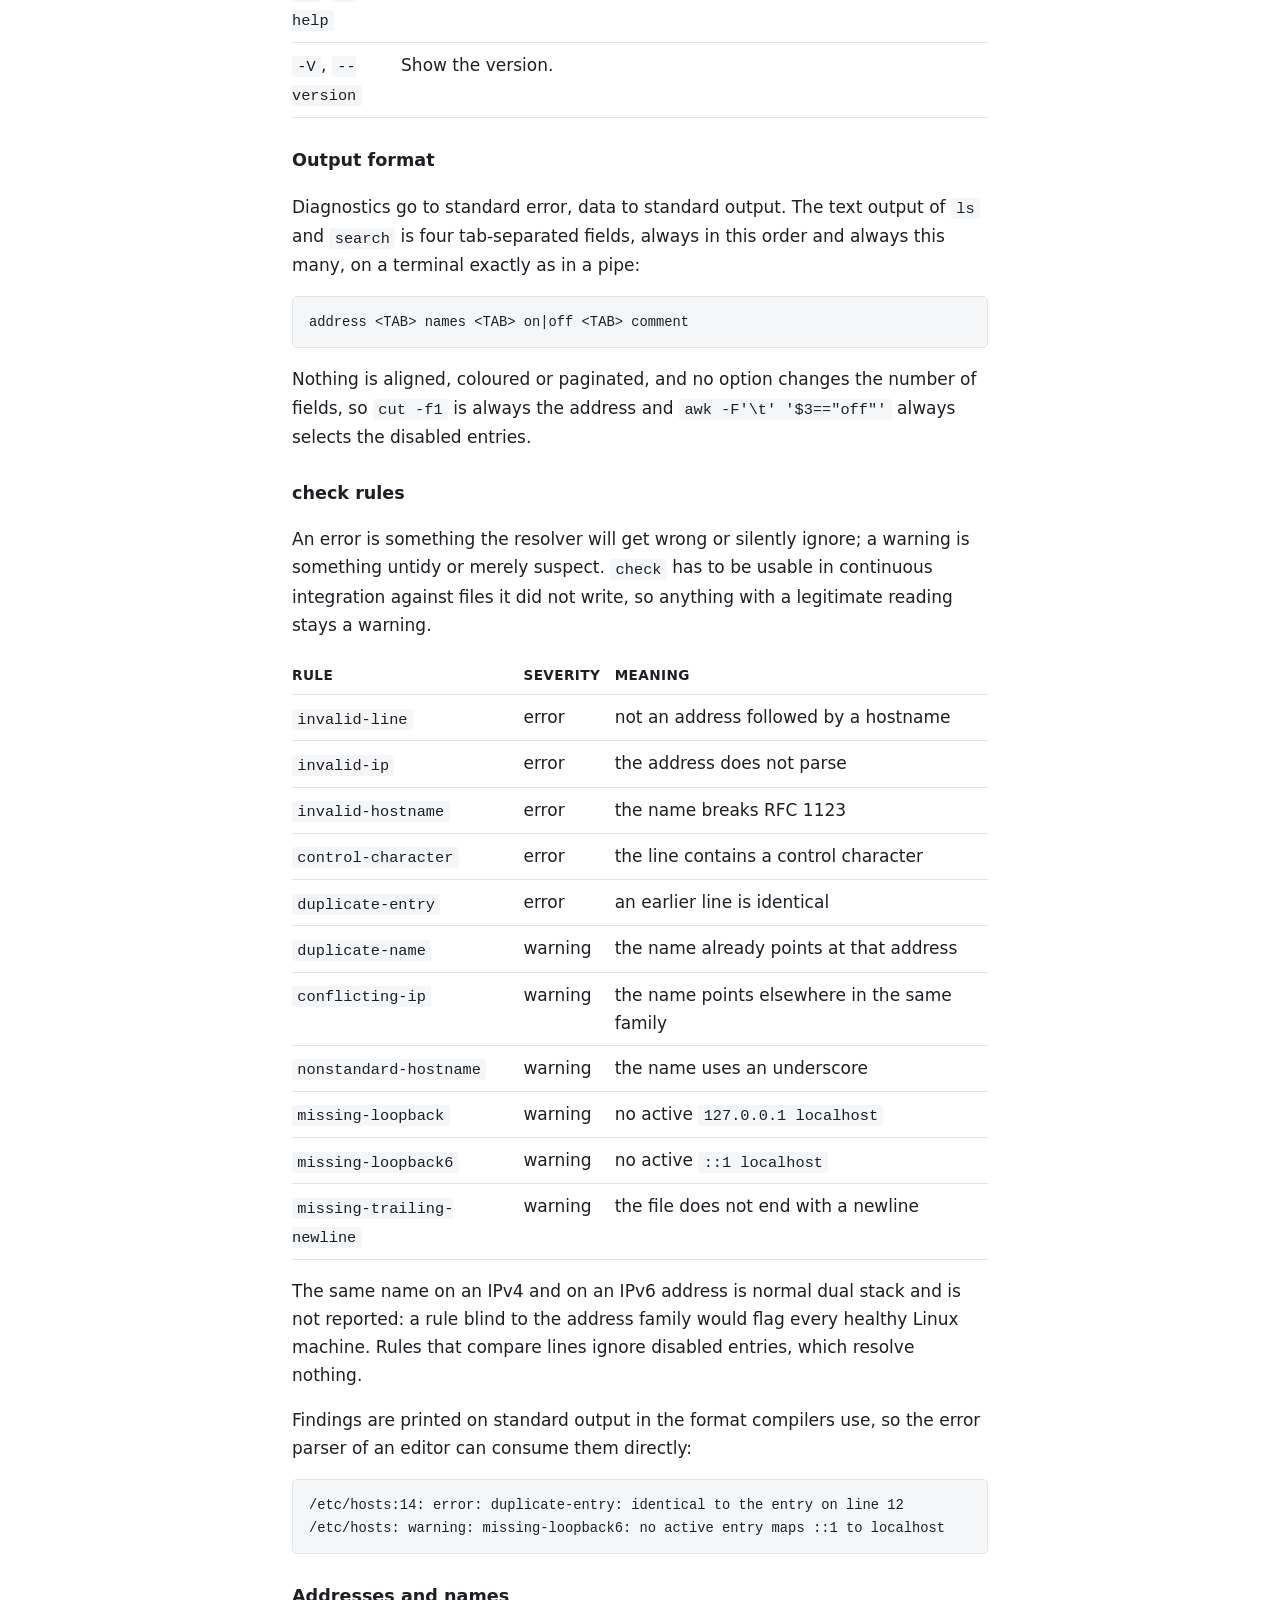
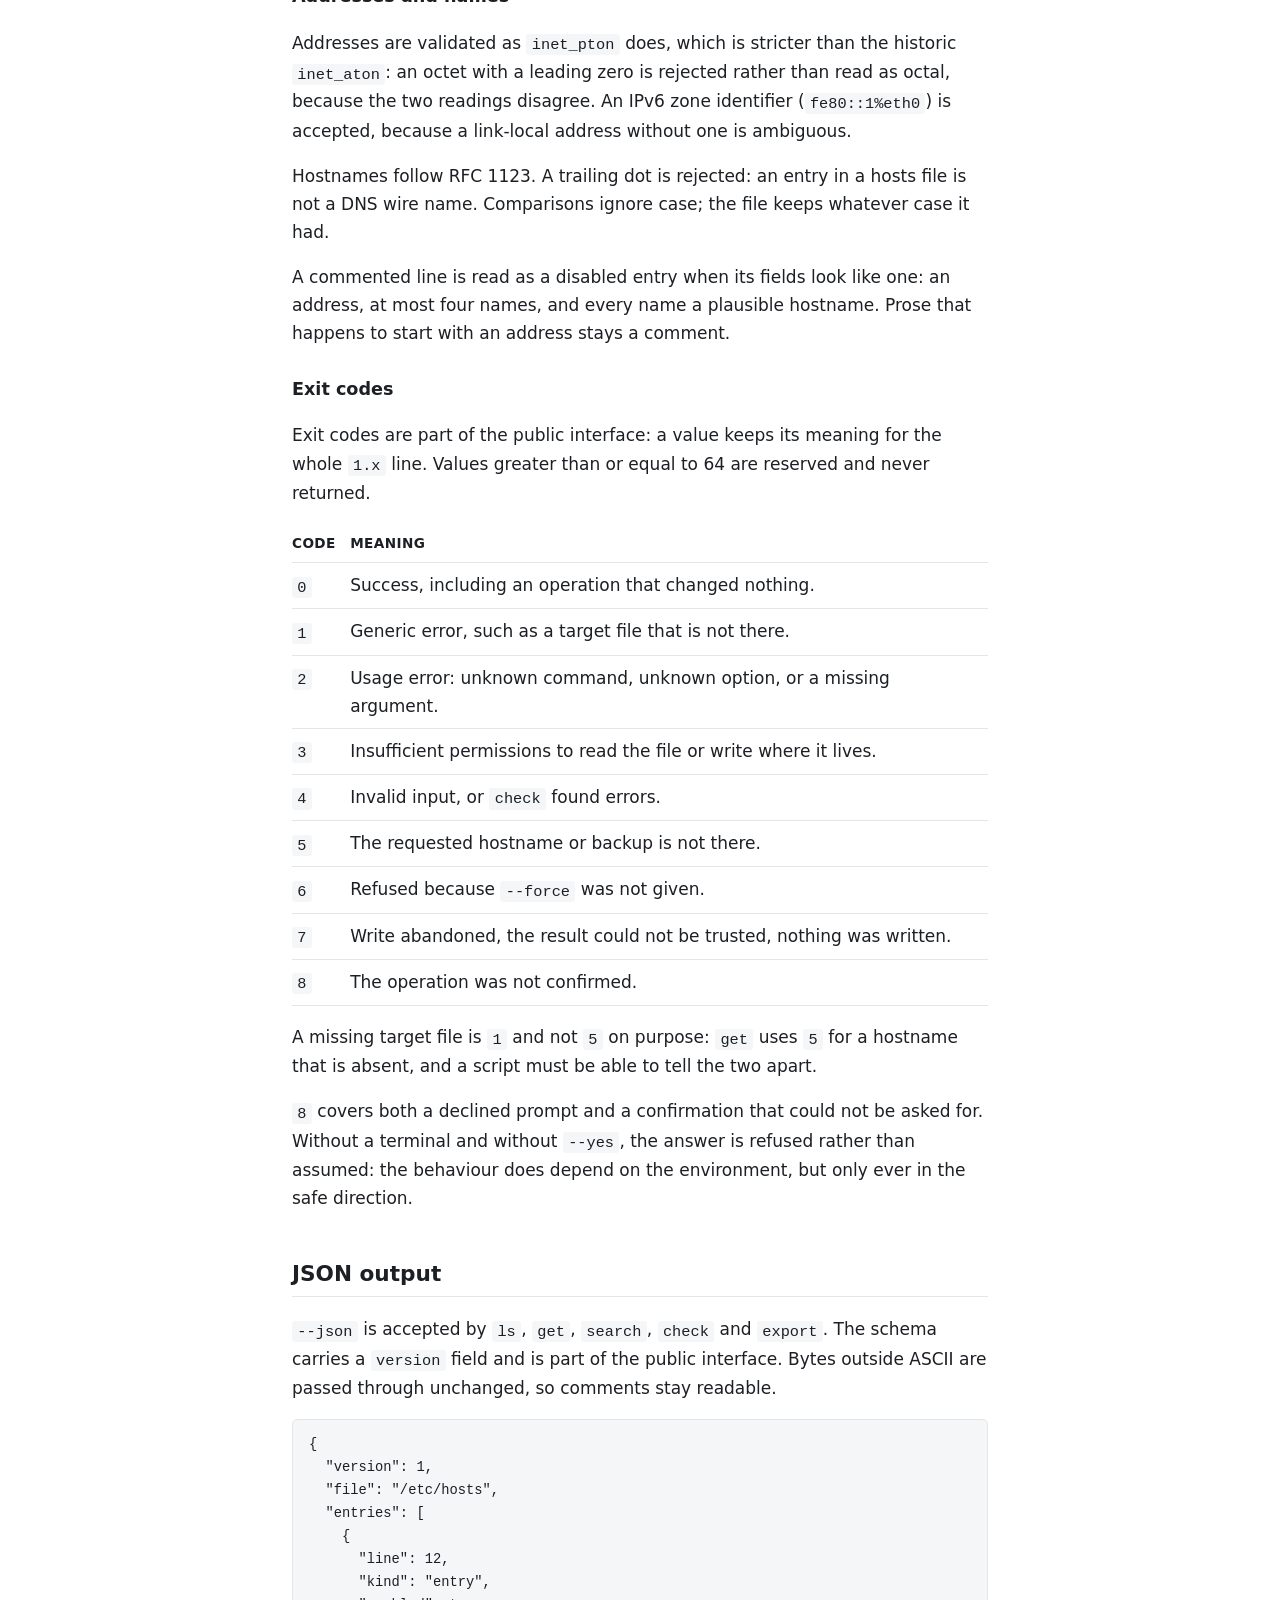
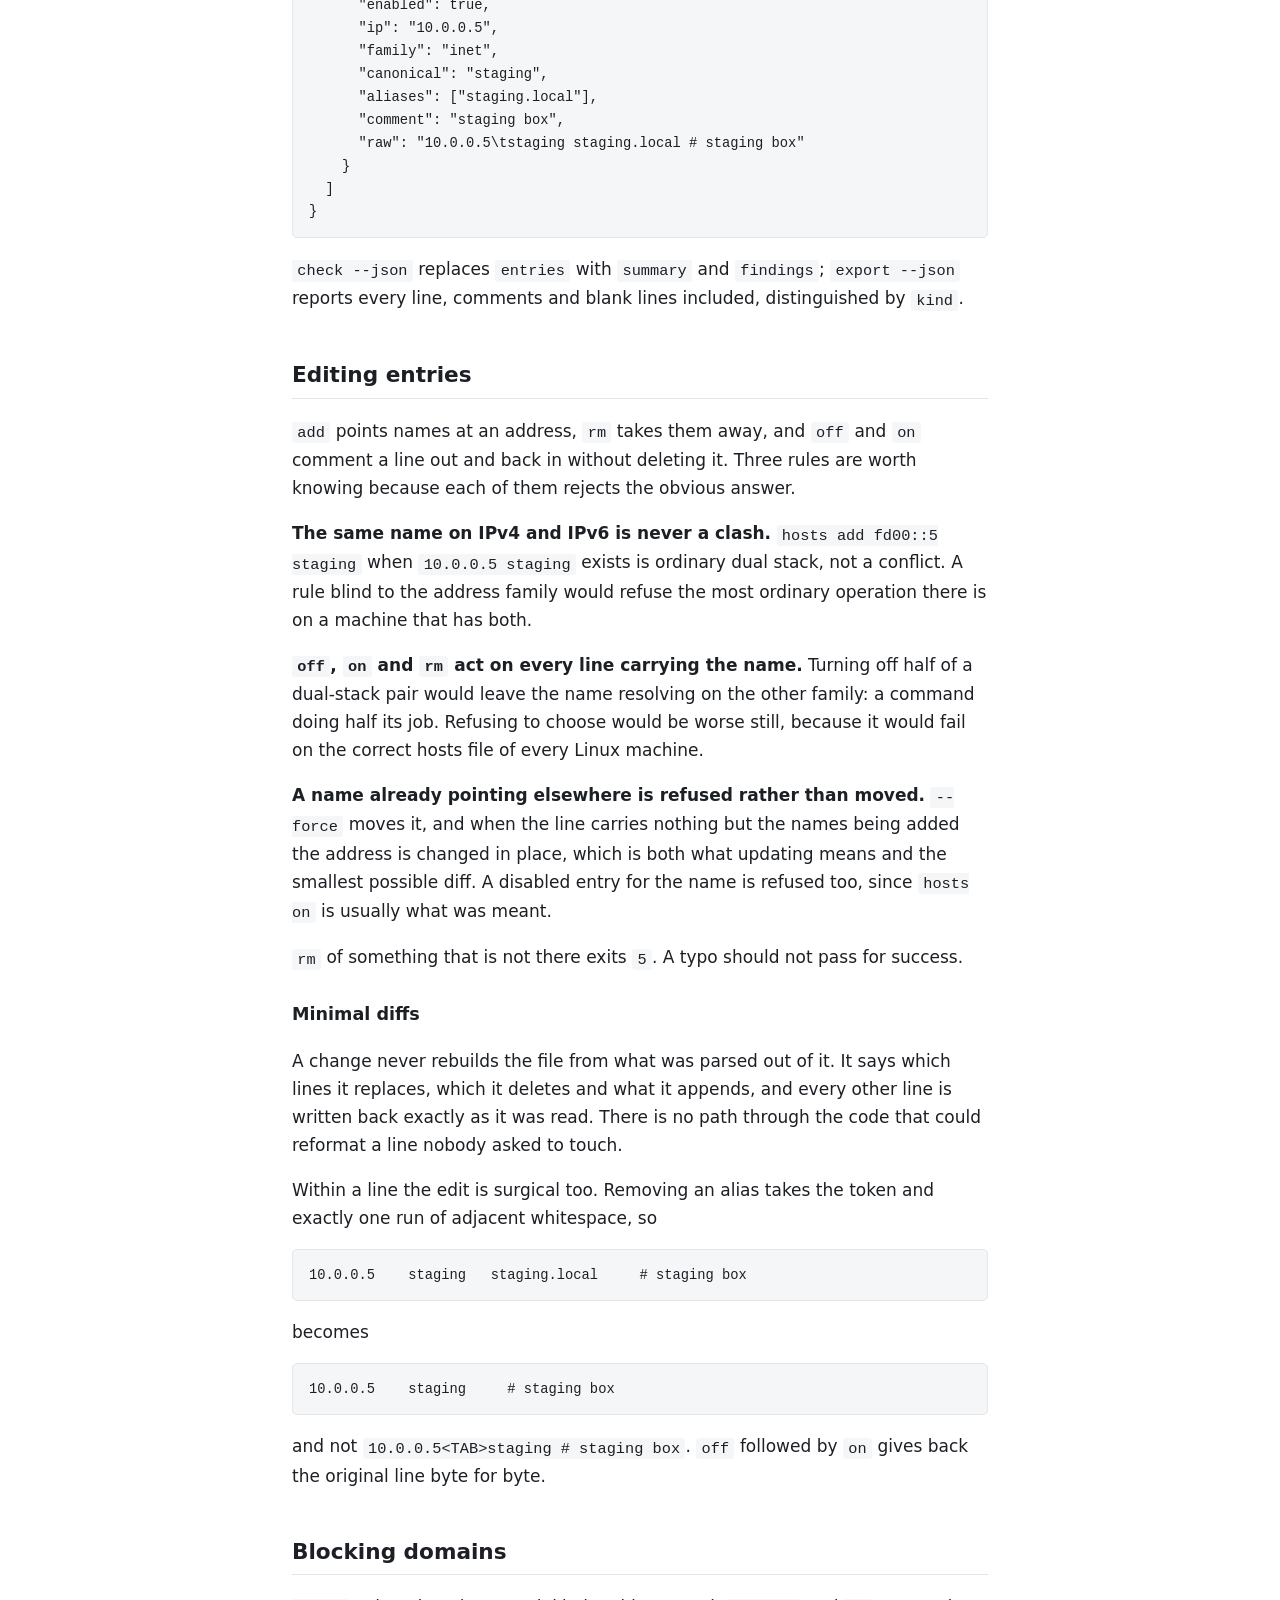
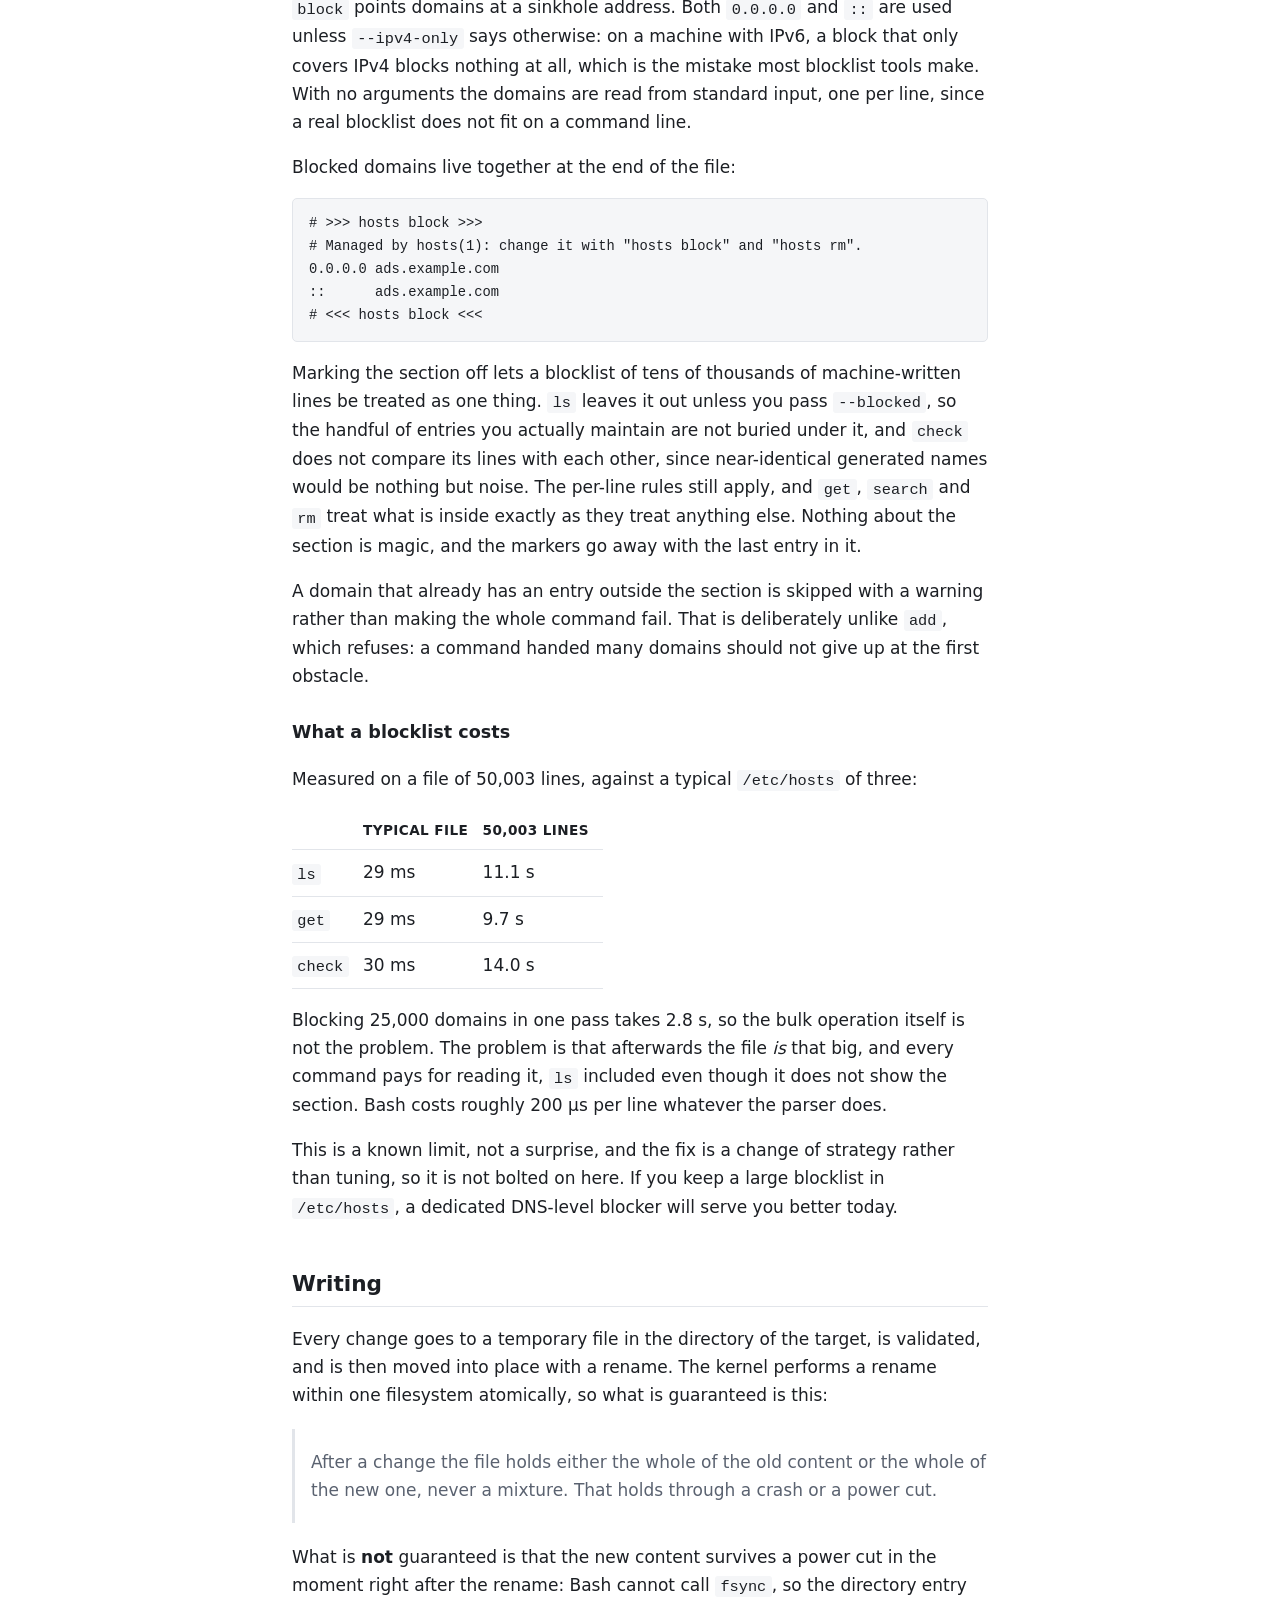
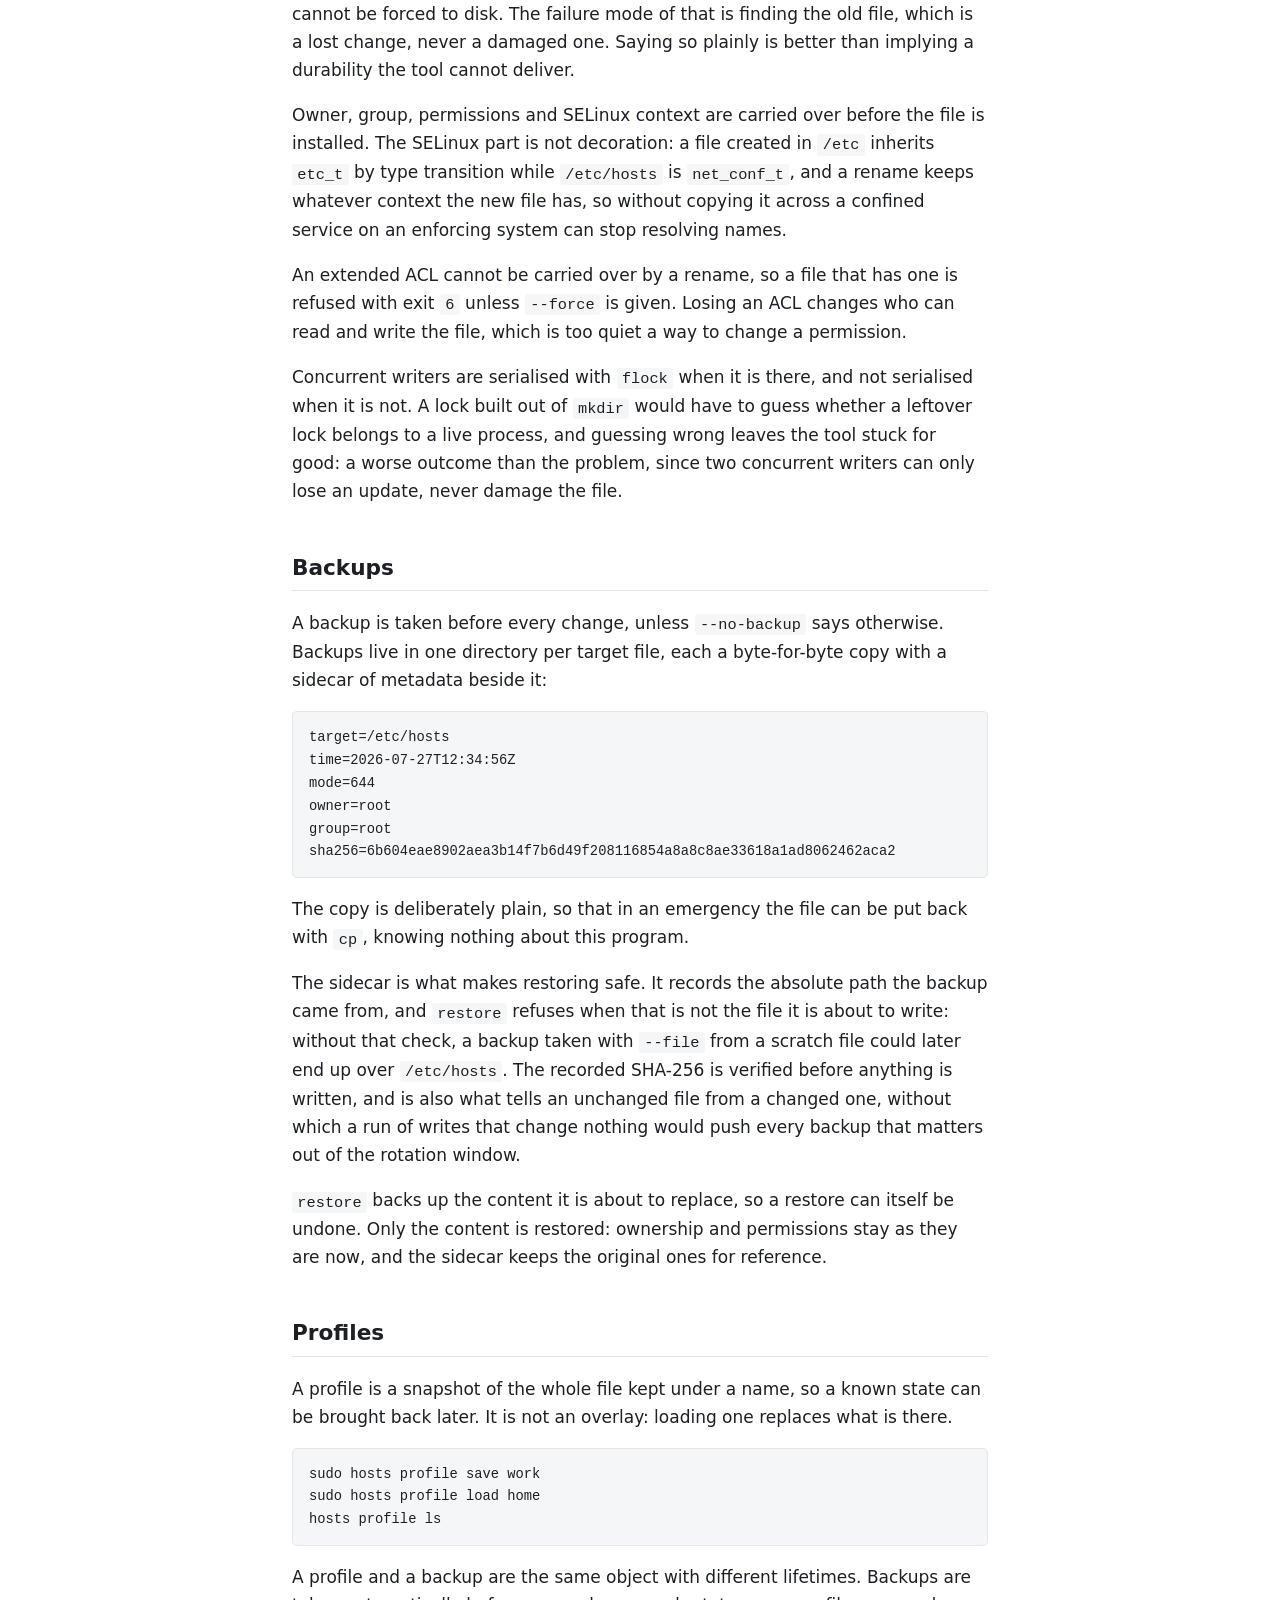
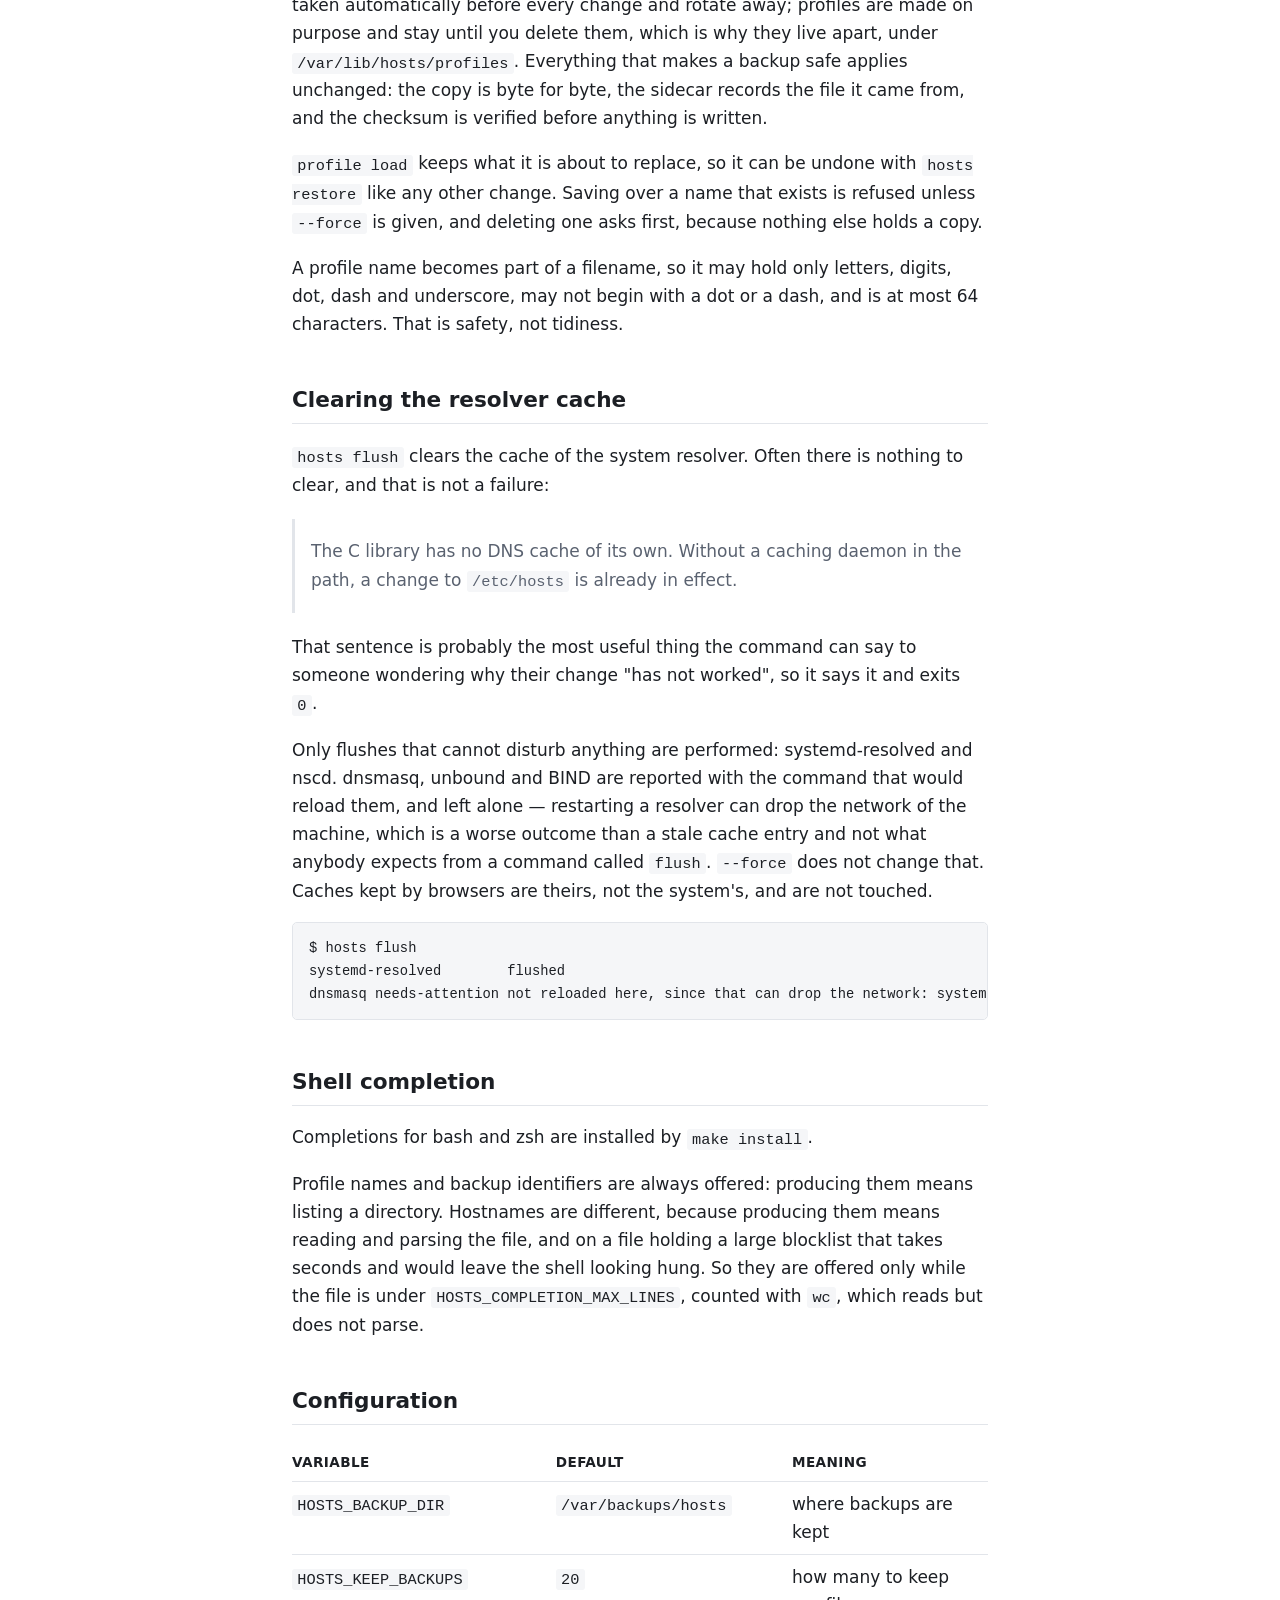
==== commit b04c21d6: "feat: package for Debian and publish a signed apt repository Until now the only way to install this " ====
--- a/docs/index.html
+++ b/docs/index.html
@@ -51,8 +51,26 @@
 
       <h2 id="status">Status</h2>
       <p>
-        This is <code>0.6.0</code>: the planned command surface is complete.
-      </p>
+        This is <code>1.0.0</code>, which is a promise rather than a claim that
+        the work is over: from here, breaking any of the following costs a
+        major version.
+      </p>
+      <ul>
+        <li>The exit codes <code>0</code> to <code>8</code>.</li>
+        <li>
+          The tab-separated text output of <code>ls</code>,
+          <code>search</code>, <code>check</code>, <code>backup ls</code>,
+          <code>profile ls</code> and <code>flush</code>, including the number
+          of fields.
+        </li>
+        <li>The JSON schema, which carries its own <code>version</code> field.</li>
+        <li>The rule identifiers of <code>check</code>.</li>
+        <li>
+          The environment variables and the layout of the backup and profile
+          stores, including the sidecar format.
+        </li>
+      </ul>
+      <p>
       <table>
         <thead>
           <tr>
@@ -95,6 +113,11 @@
             <td>6</td>
             <td><code>flush</code>, shell completions</td>
             <td>released in 0.6.0</td>
+          </tr>
+          <tr>
+            <td>7</td>
+            <td>Debian package and APT repository</td>
+            <td>released in 1.0.0</td>
           </tr>
         </tbody>
       </table>
@@ -125,17 +148,45 @@
       </p>
 
       <h2 id="installation">Installation</h2>
+      <h3 id="apt">Debian and Ubuntu</h3>
+      <pre><code>curl -fsSL https://n36l3c7.github.io/hosts-cli/apt/hosts-cli.asc \
+  | sudo gpg --dearmor -o /usr/share/keyrings/hosts-cli.gpg
+
+echo 'deb [signed-by=/usr/share/keyrings/hosts-cli.gpg] https://n36l3c7.github.io/hosts-cli/apt stable main' \
+  | sudo tee /etc/apt/sources.list.d/hosts-cli.list
+
+sudo apt update
+sudo apt install hosts-cli</code></pre>
+      <p>
+        The repository is signed, and <code>signed-by</code> limits that key to
+        this repository alone rather than adding it to the system-wide keyring.
+        Nothing here asks you to write <code>trusted=yes</code>, which would
+        turn the authenticity check off.
+      </p>
+      <p>
+        The package installs the command, the man page and the completions for
+        bash and zsh. Every release is also attached to
+        <a href="https://github.com/n36l3c7/hosts-cli/releases">GitHub
+        Releases</a>, the <code>.deb</code> included.
+      </p>
+
+      <h3 id="from-source">From source</h3>
       <pre><code>git clone https://github.com/n36l3c7/hosts-cli.git
 cd hosts-cli
 sudo make install</code></pre>
       <p>
-        This installs the script to <code>/usr/local/bin/hosts</code> and the
-        man page to <code>/usr/local/share/man/man1/hosts.1</code>. Override the
-        destination with <code>PREFIX</code> or <code>DESTDIR</code>:
+        This installs the script to <code>/usr/local/bin/hosts</code>, the man
+        page to <code>/usr/local/share/man/man1/hosts.1</code>, and the
+        completions alongside them. Override the destination with
+        <code>PREFIX</code> or <code>DESTDIR</code>:
       </p>
       <pre><code>make install PREFIX="$HOME/.local"</code></pre>
       <p>To remove it:</p>
       <pre><code>sudo make uninstall</code></pre>
+      <p>
+        <code>make deb</code> builds the Debian package from the same
+        artifacts, if you would rather install it that way.
+      </p>
 
       <h2 id="usage">Usage</h2>
       <pre><code>hosts ls                          # every active entry
@@ -992,7 +1043,7 @@
 
     <footer>
       <p>
-        hosts 0.6.0 &mdash; MIT licensed &mdash; Copyright &copy; 2026 Samuele
+        hosts 1.0.0 &mdash; MIT licensed &mdash; Copyright &copy; 2026 Samuele
         Gervasio.
       </p>
     </footer>
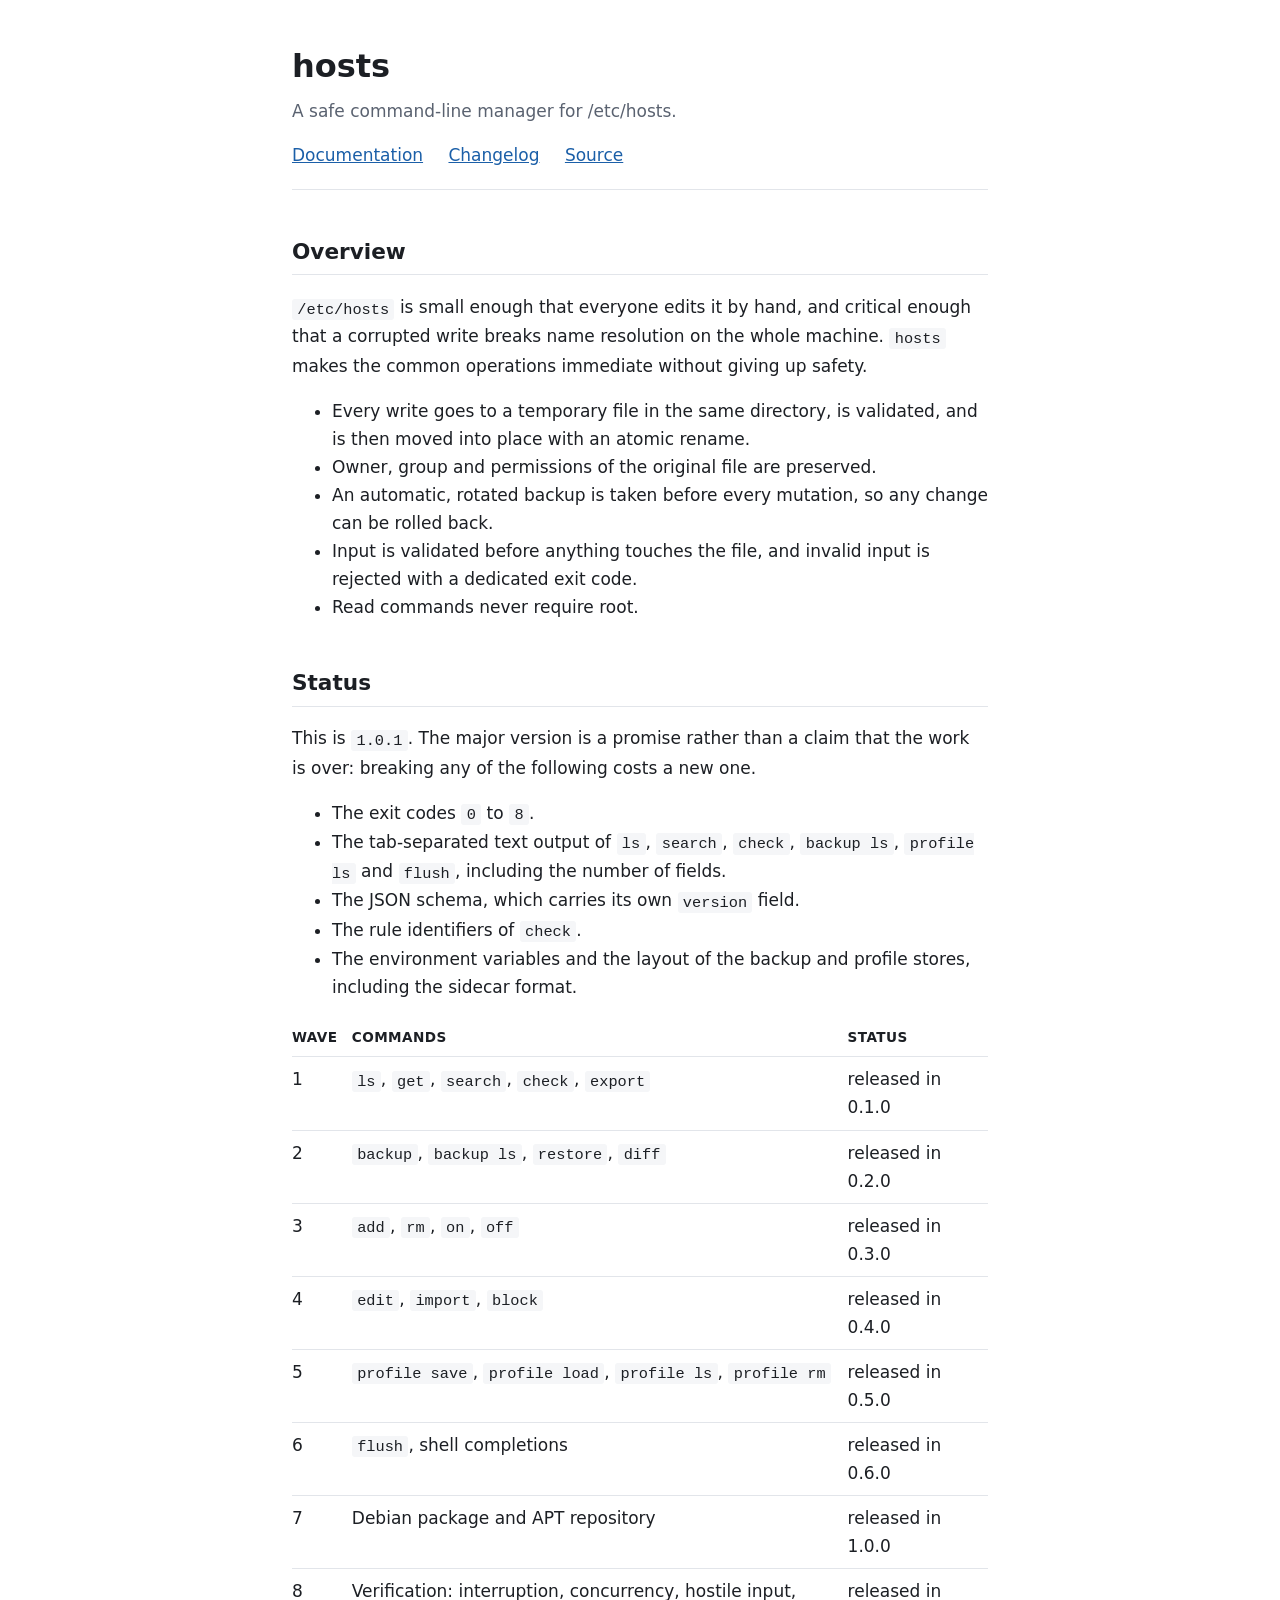
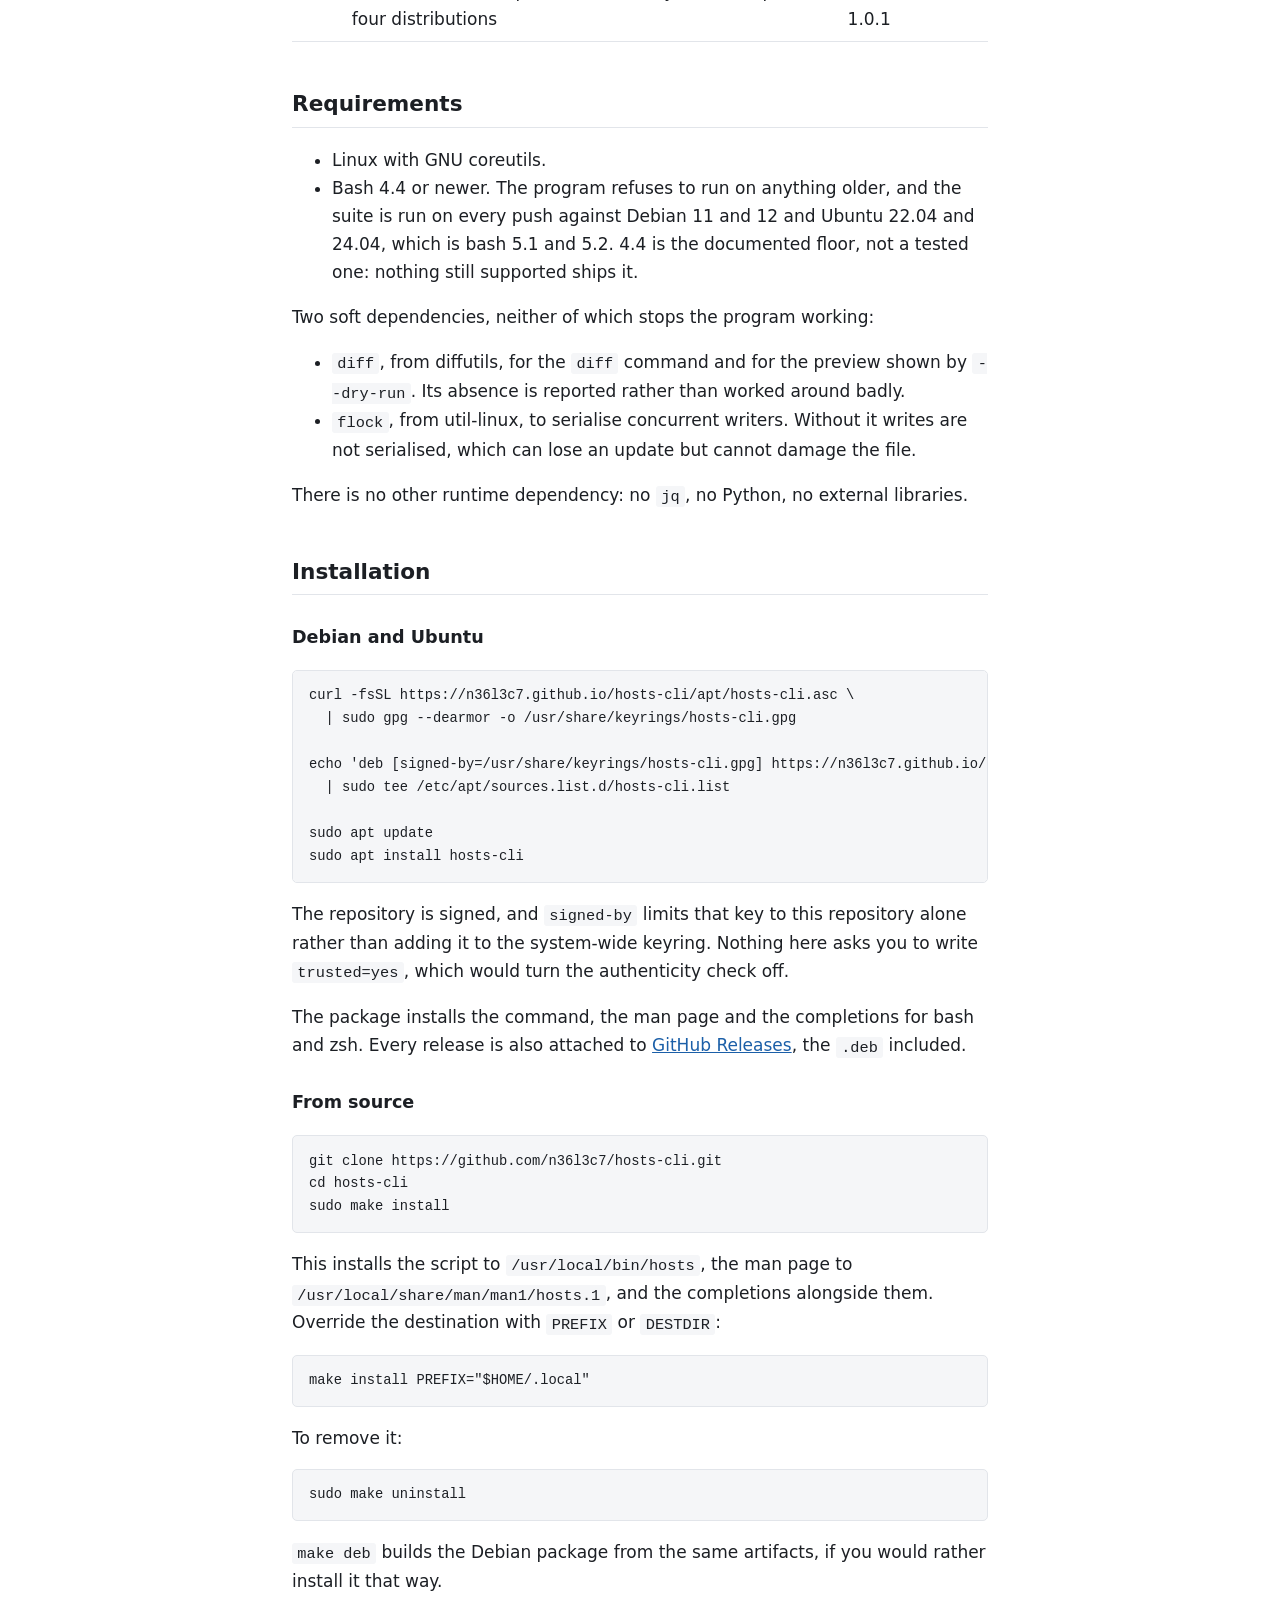
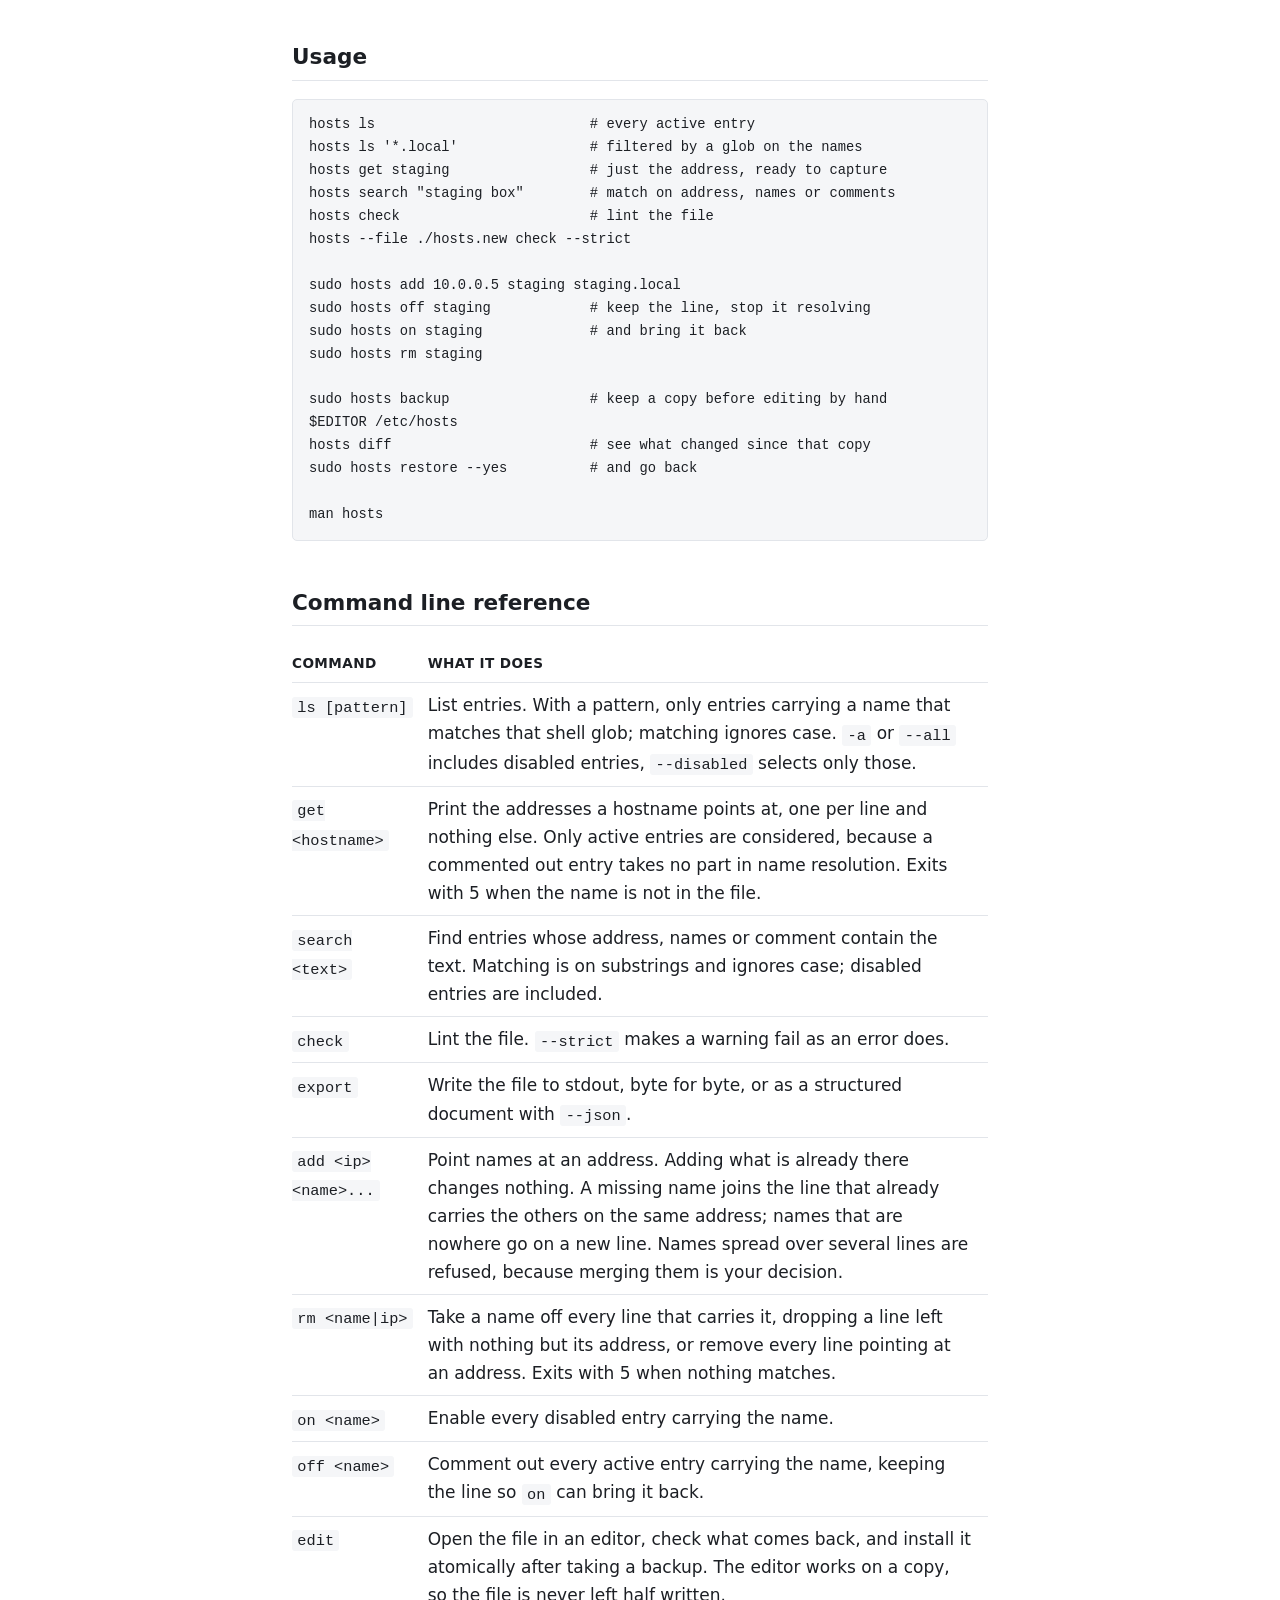
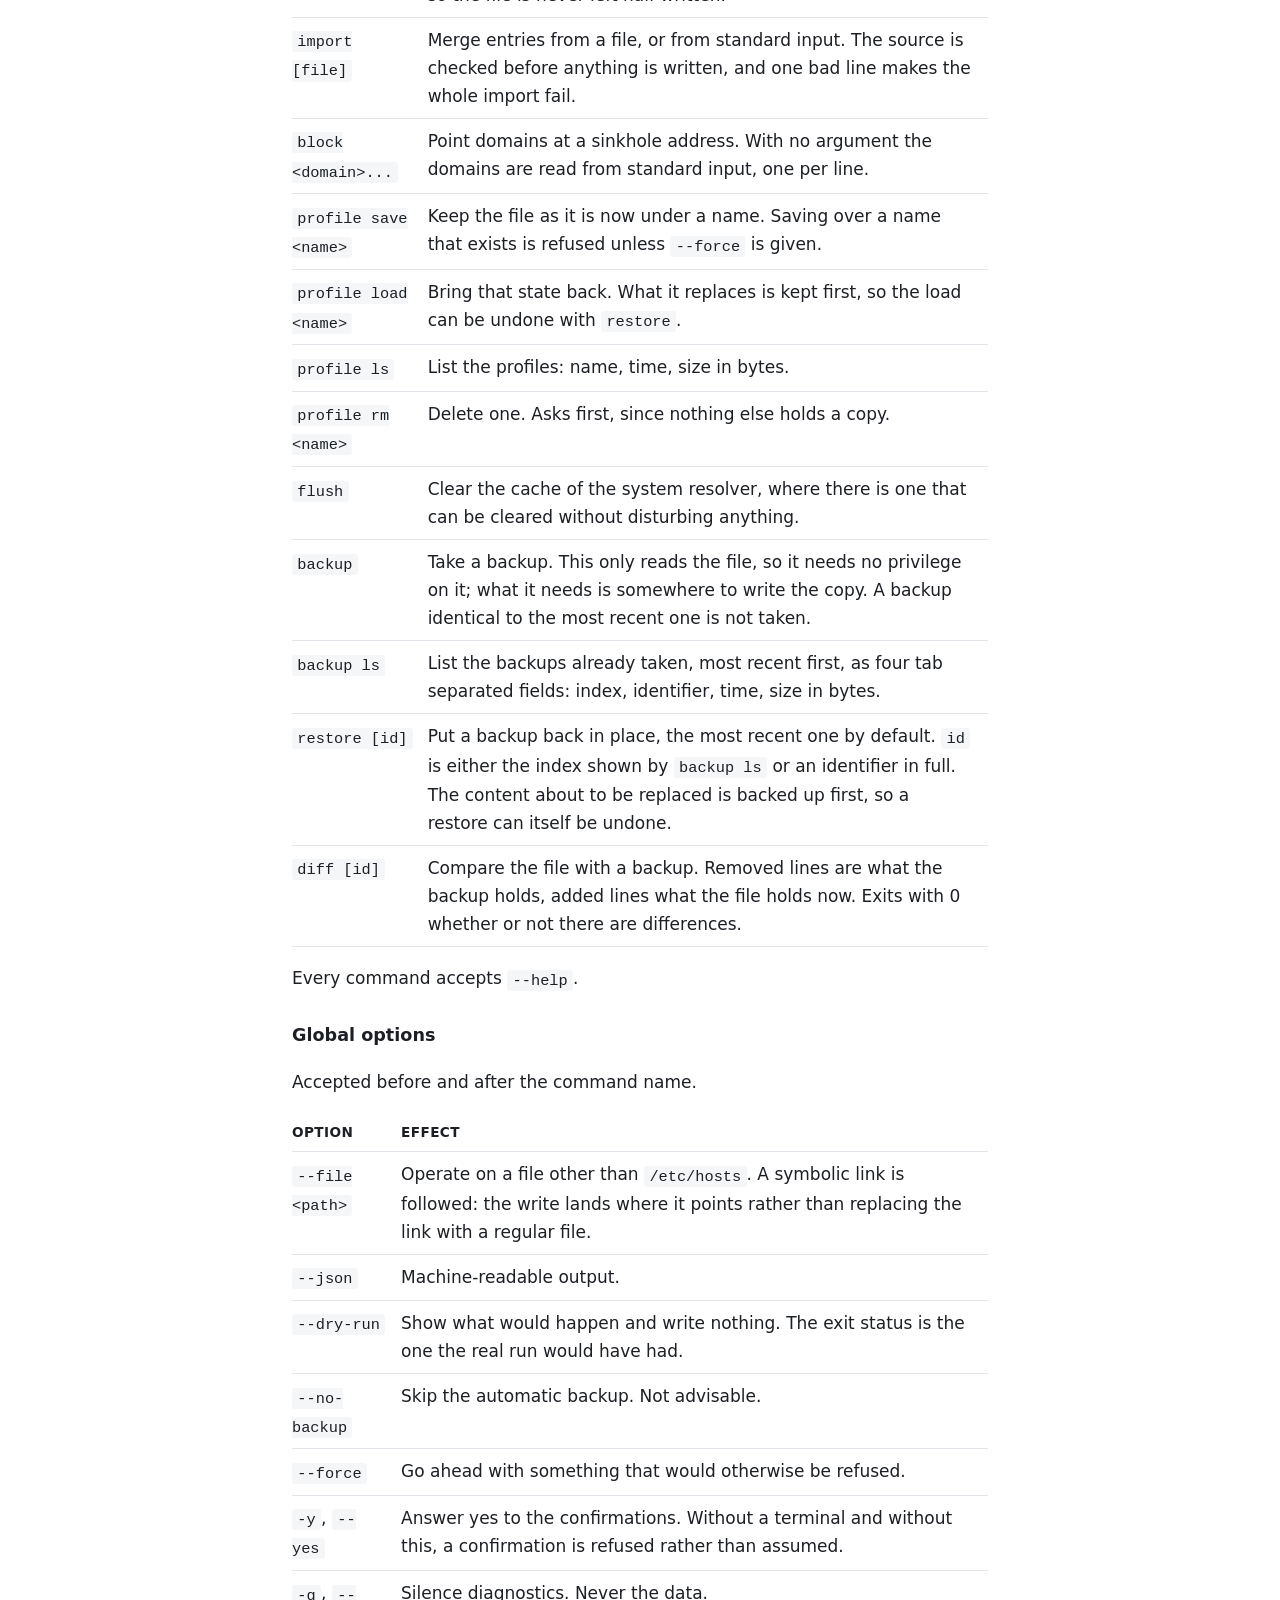
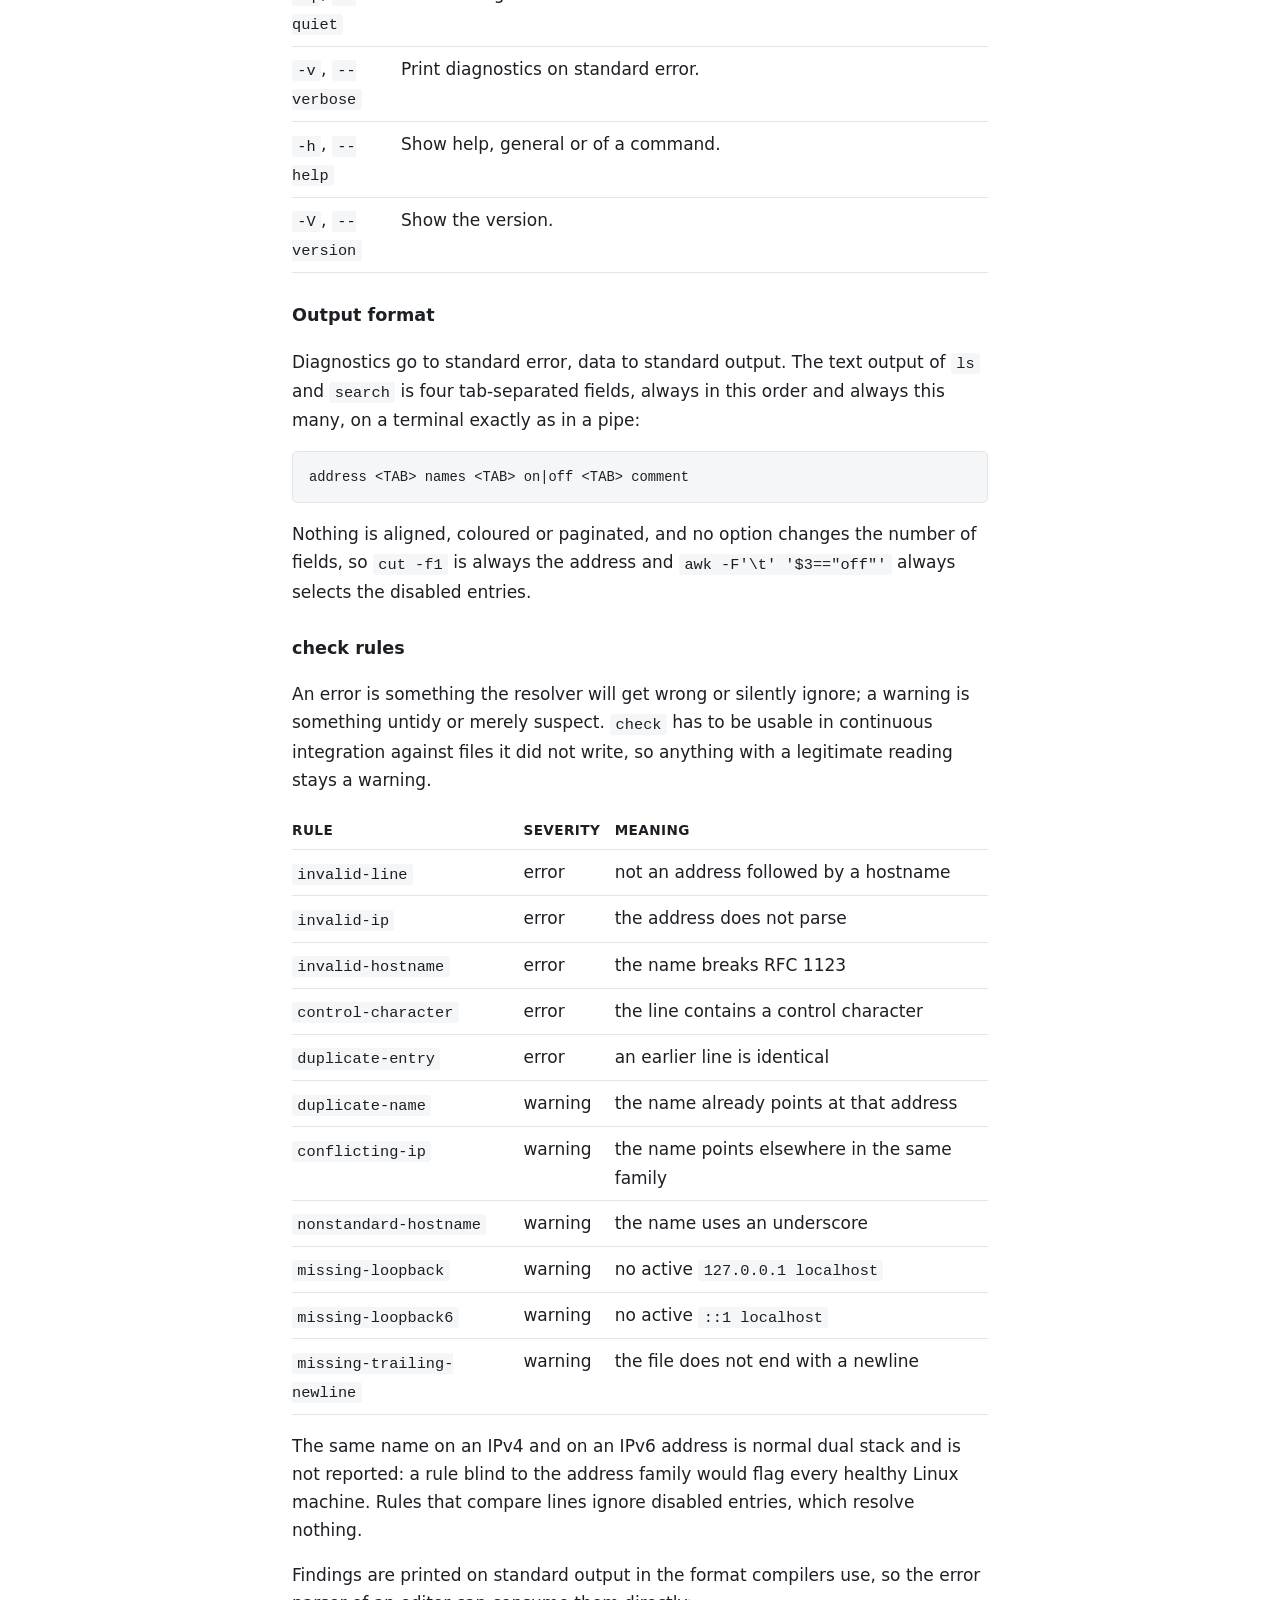
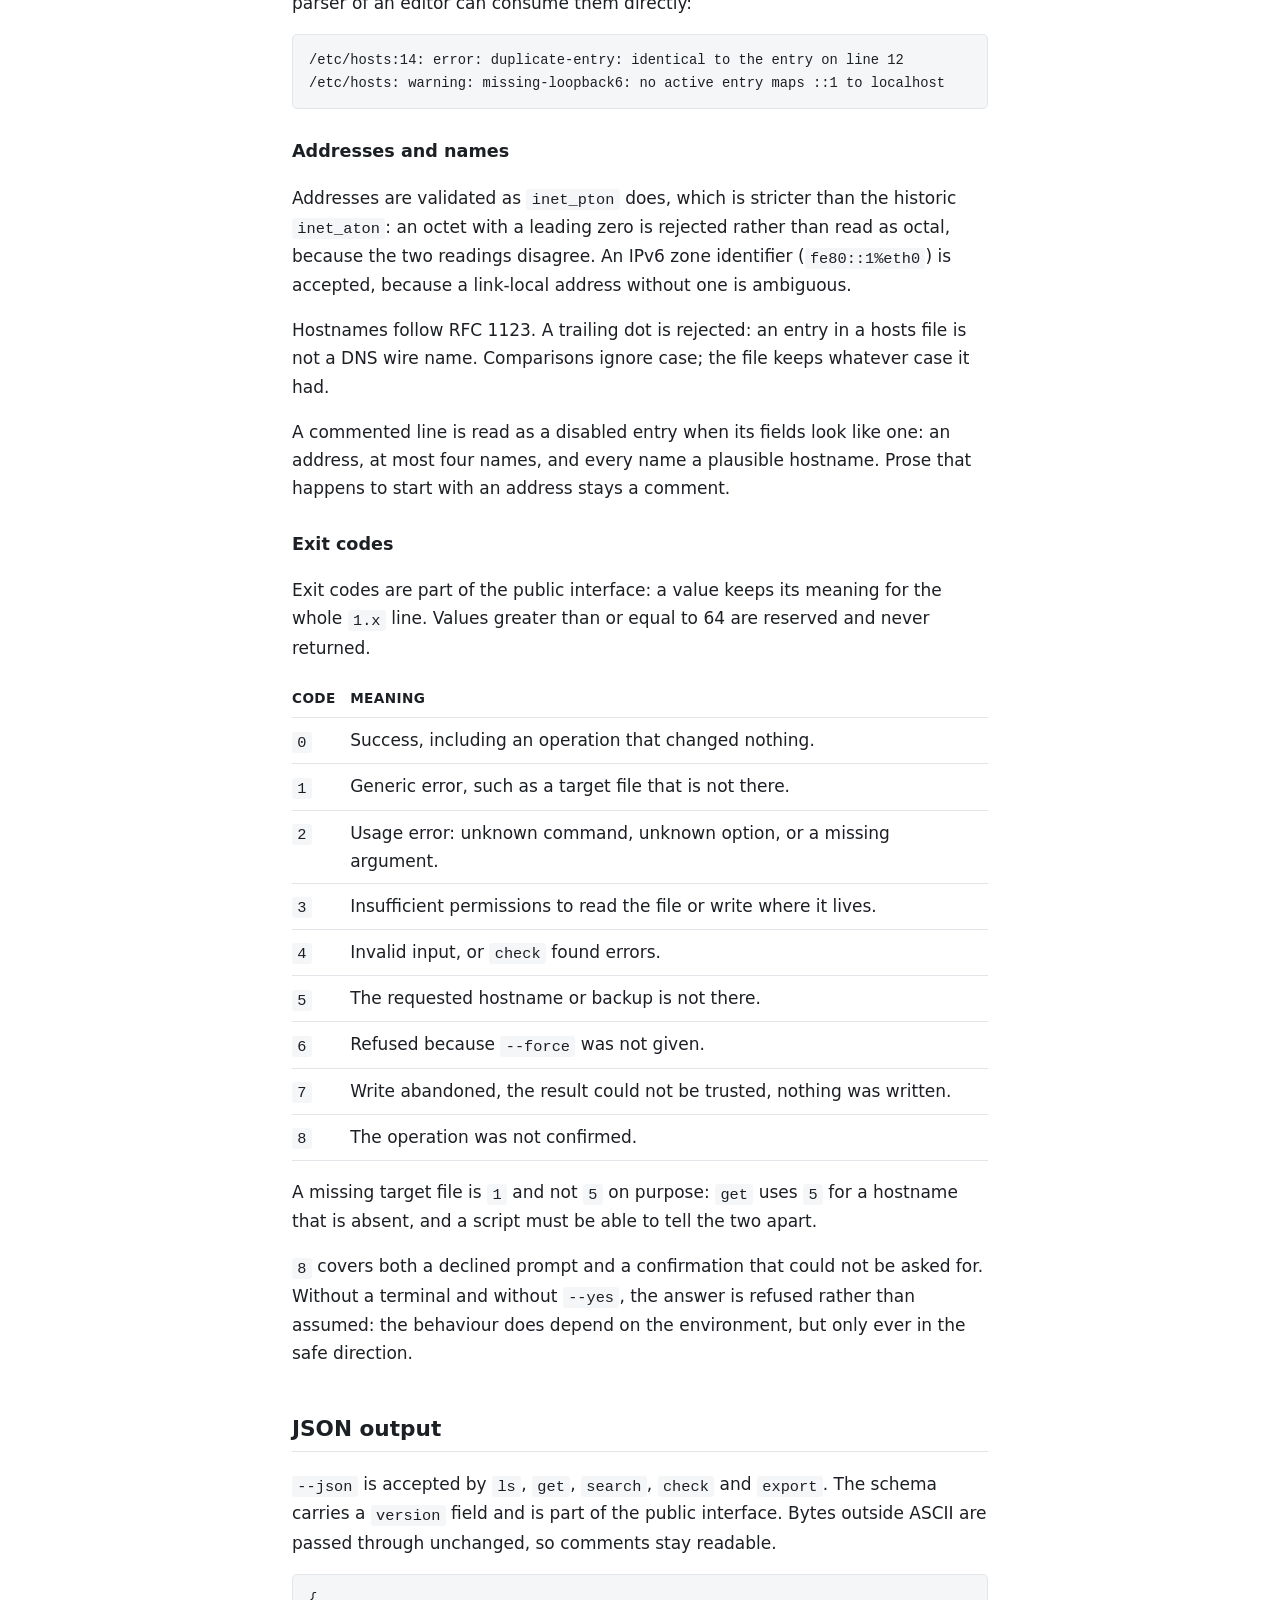
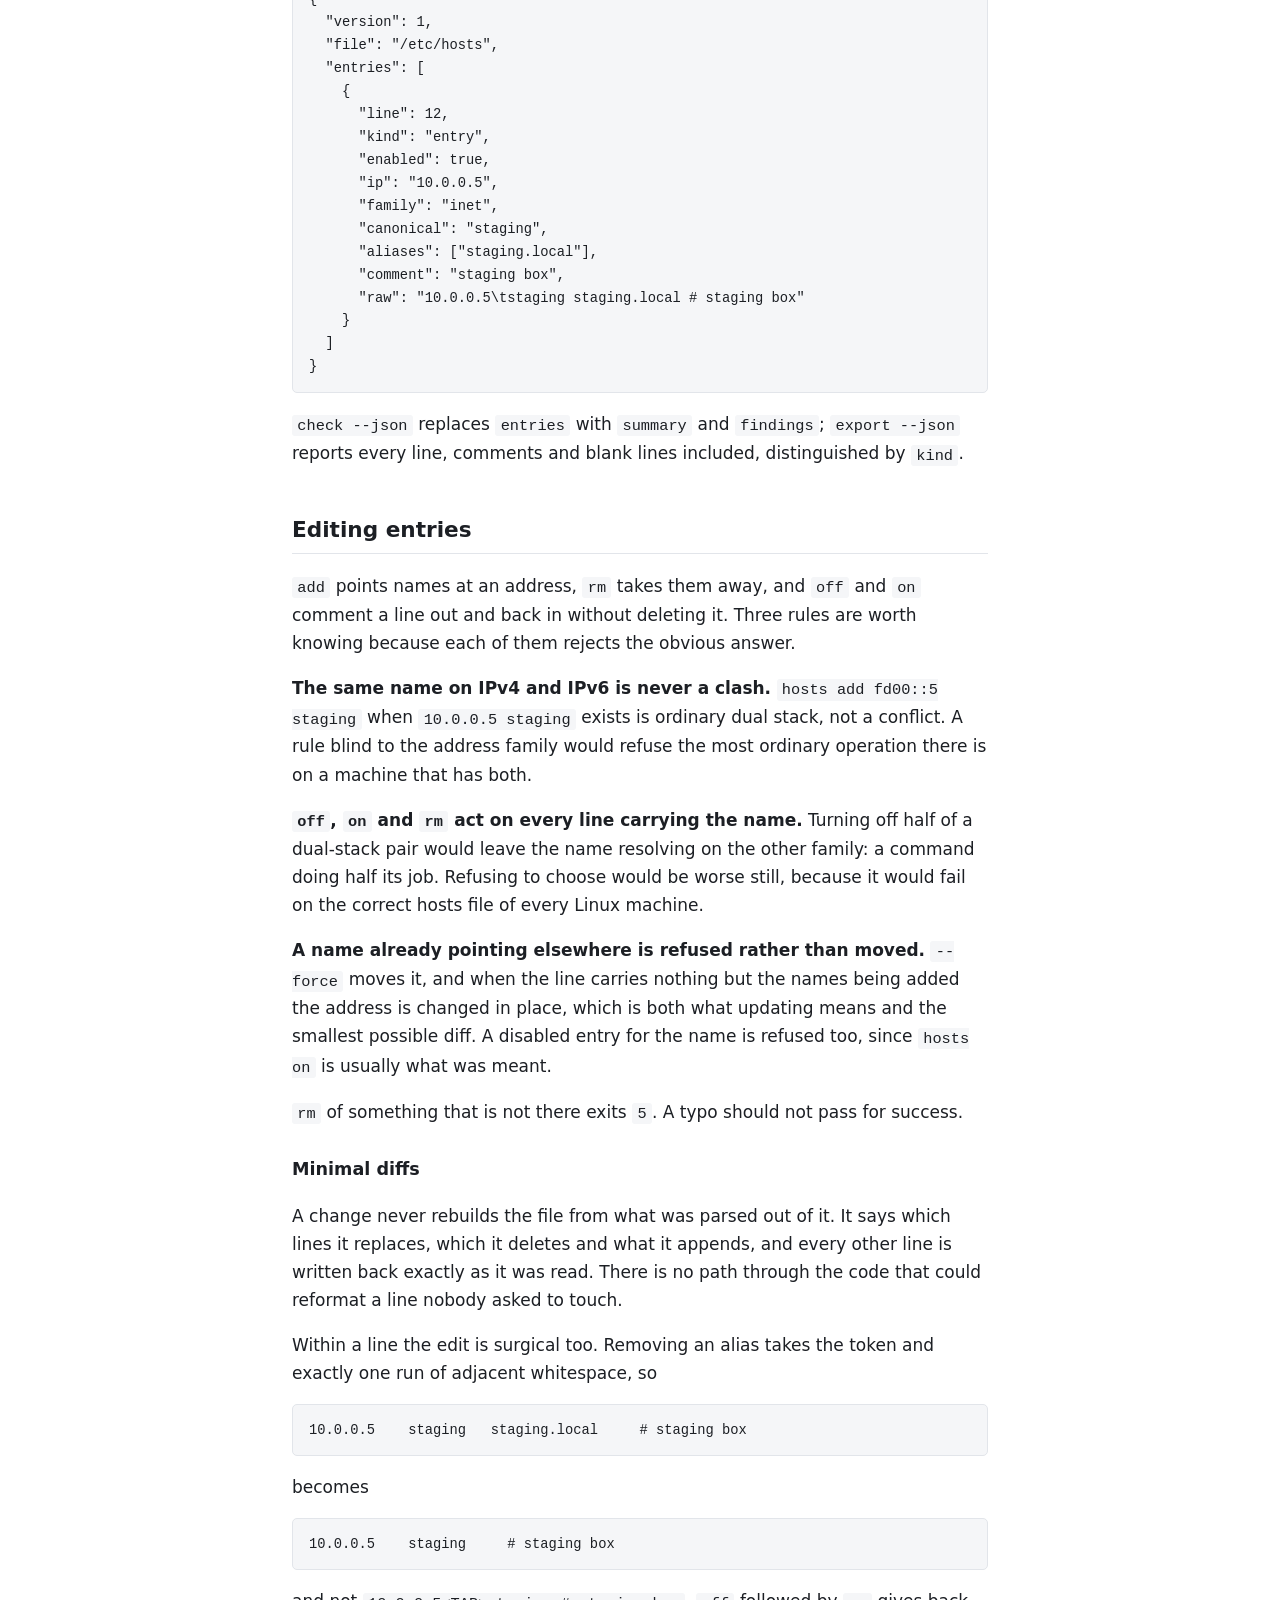
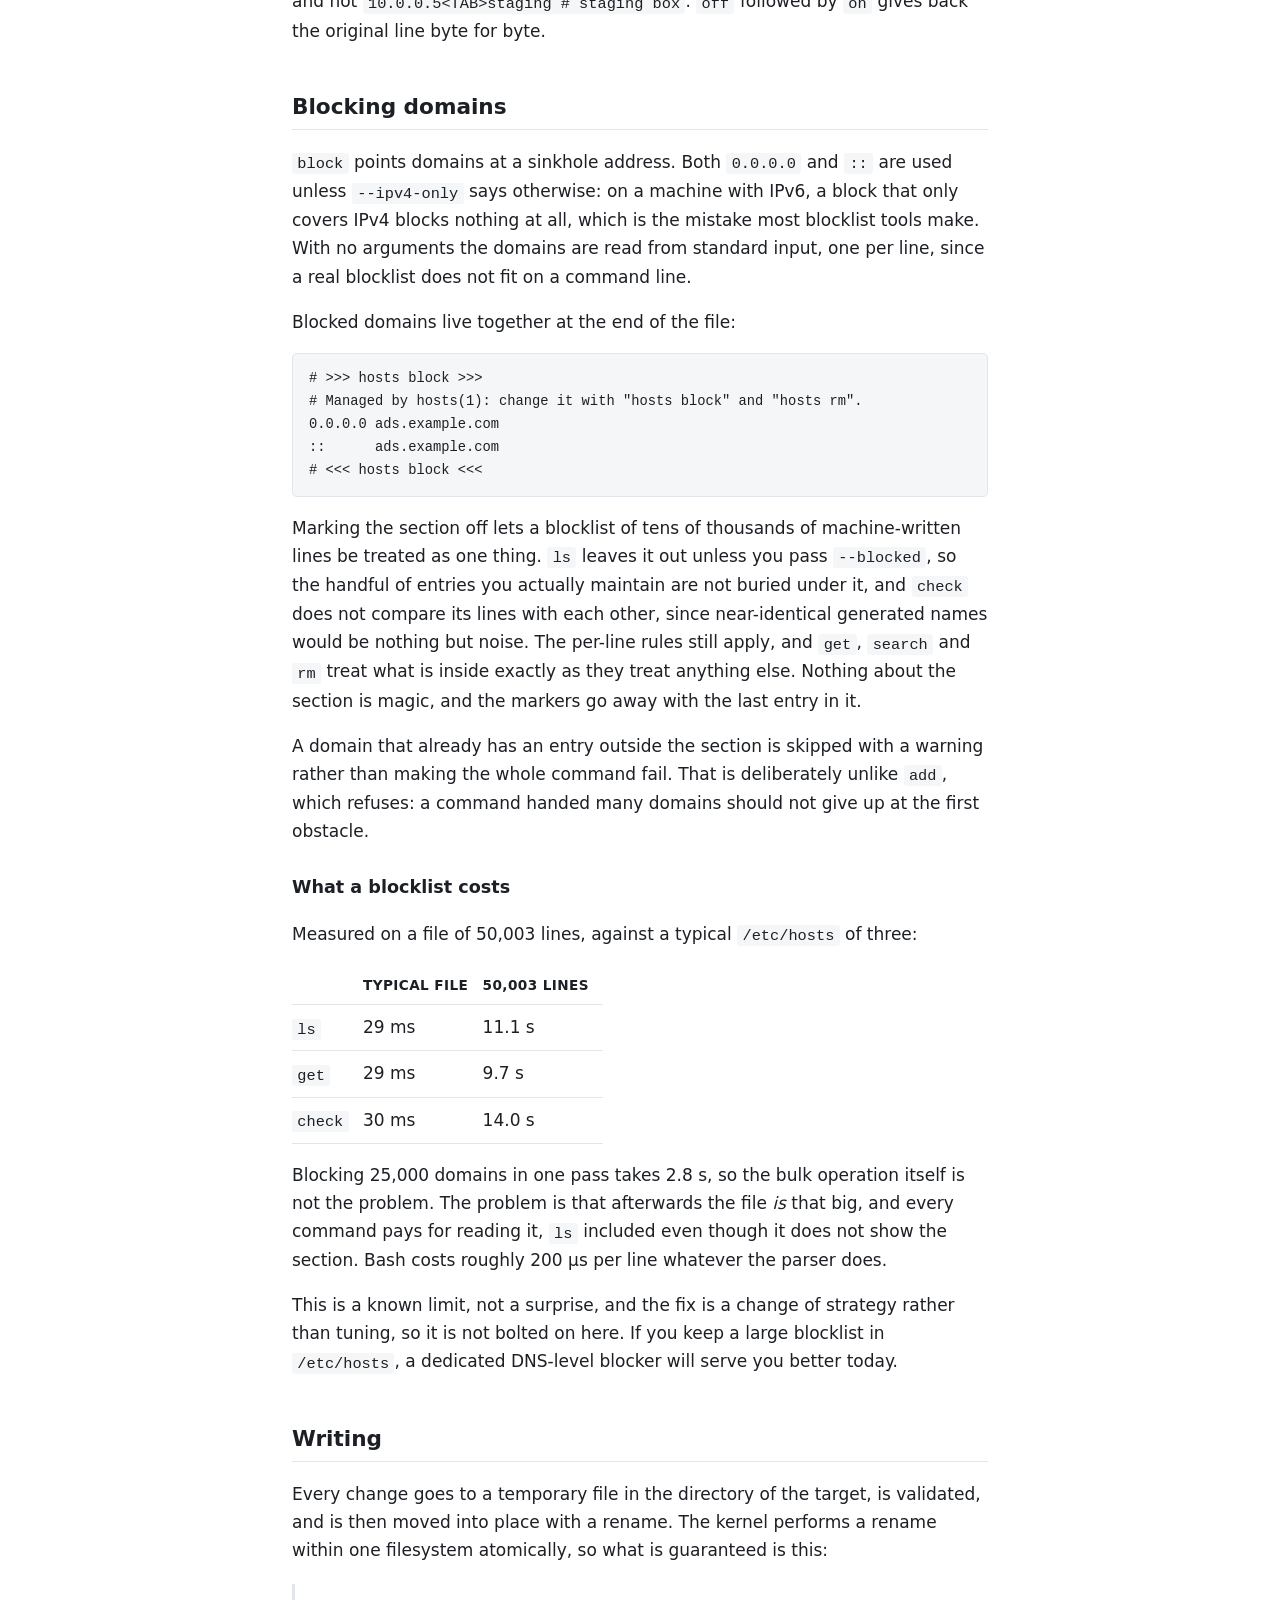
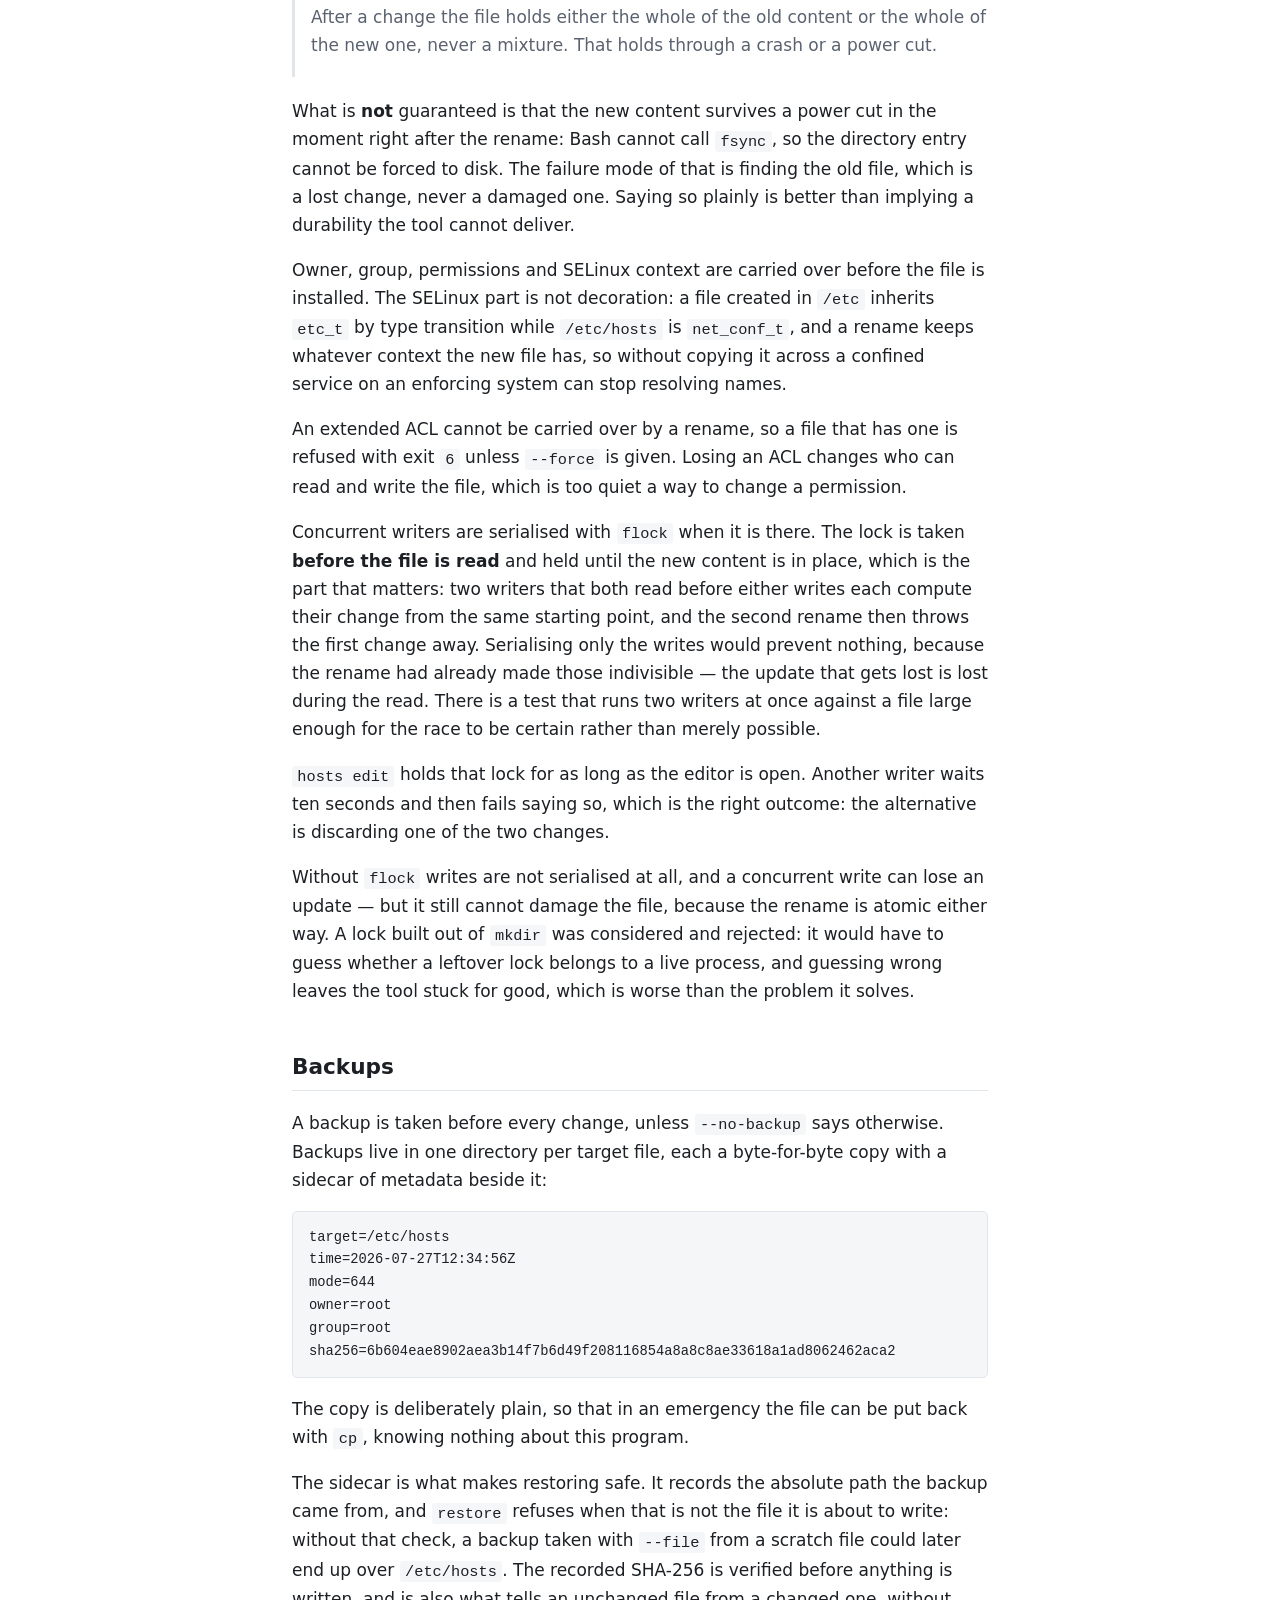
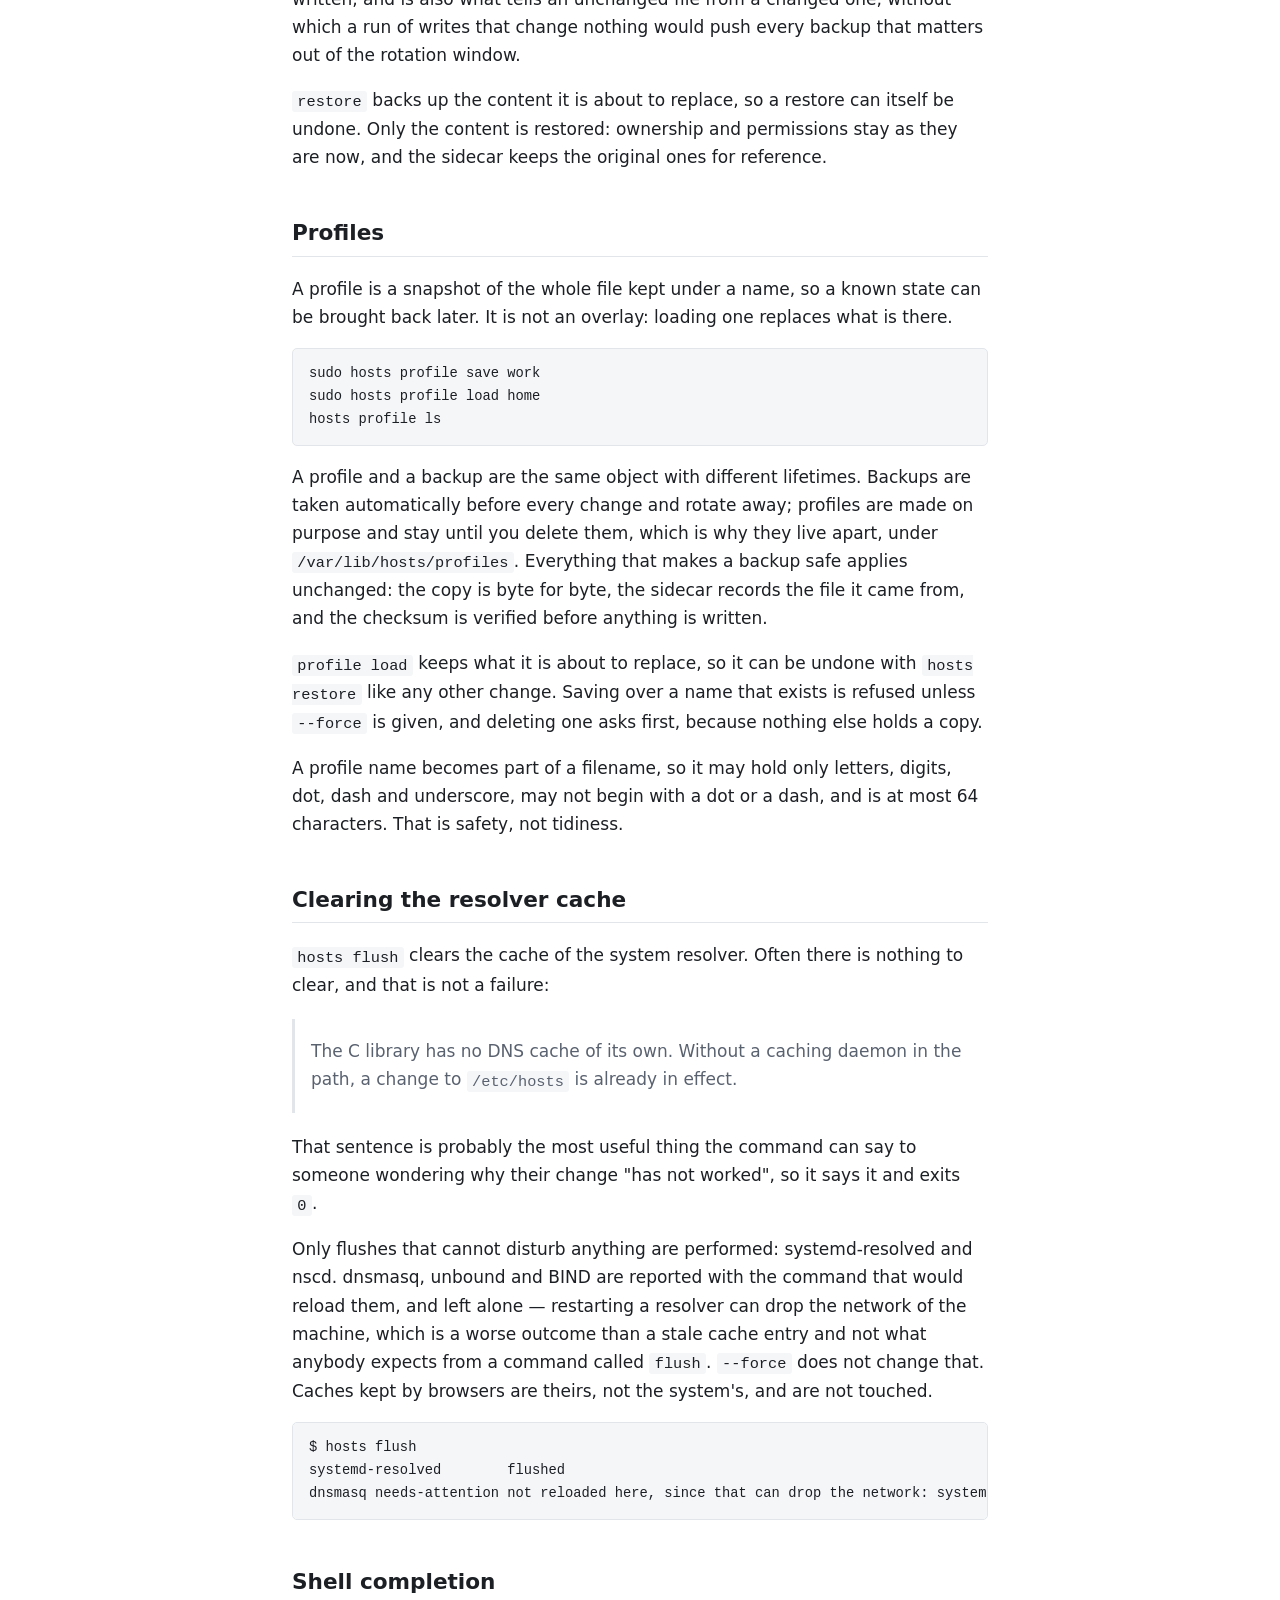
==== commit ca542ec0: "fix: take the write lock before the file is read The project's central claim had been reasoned about" ====
--- a/docs/index.html
+++ b/docs/index.html
@@ -51,9 +51,9 @@
 
       <h2 id="status">Status</h2>
       <p>
-        This is <code>1.0.0</code>, which is a promise rather than a claim that
-        the work is over: from here, breaking any of the following costs a
-        major version.
+        This is <code>1.0.1</code>. The major version is a promise rather than a
+        claim that the work is over: breaking any of the following costs a new
+        one.
       </p>
       <ul>
         <li>The exit codes <code>0</code> to <code>8</code>.</li>
@@ -70,7 +70,6 @@
           stores, including the sidecar format.
         </li>
       </ul>
-      <p>
       <table>
         <thead>
           <tr>
@@ -119,6 +118,12 @@
             <td>Debian package and APT repository</td>
             <td>released in 1.0.0</td>
           </tr>
+          <tr>
+            <td>8</td>
+            <td>Verification: interruption, concurrency, hostile input,
+              four distributions</td>
+            <td>released in 1.0.1</td>
+          </tr>
         </tbody>
       </table>
 
@@ -126,7 +131,10 @@
       <ul>
         <li>Linux with GNU coreutils.</li>
         <li>
-          Bash 4.4 or newer. The program refuses to run on anything older.
+          Bash 4.4 or newer. The program refuses to run on anything older, and
+          the suite is run on every push against Debian 11 and 12 and Ubuntu
+          22.04 and 24.04, which is bash 5.1 and 5.2. 4.4 is the documented
+          floor, not a tested one: nothing still supported ships it.
         </li>
       </ul>
       <p>Two soft dependencies, neither of which stops the program working:</p>
@@ -835,11 +843,30 @@
       </p>
       <p>
         Concurrent writers are serialised with <code>flock</code> when it is
-        there, and not serialised when it is not. A lock built out of
-        <code>mkdir</code> would have to guess whether a leftover lock belongs
-        to a live process, and guessing wrong leaves the tool stuck for good: a
-        worse outcome than the problem, since two concurrent writers can only
-        lose an update, never damage the file.
+        there. The lock is taken <strong>before the file is read</strong> and
+        held until the new content is in place, which is the part that matters:
+        two writers that both read before either writes each compute their
+        change from the same starting point, and the second rename then throws
+        the first change away. Serialising only the writes would prevent
+        nothing, because the rename had already made those indivisible &mdash;
+        the update that gets lost is lost during the read. There is a test that
+        runs two writers at once against a file large enough for the race to be
+        certain rather than merely possible.
+      </p>
+      <p>
+        <code>hosts edit</code> holds that lock for as long as the editor is
+        open. Another writer waits ten seconds and then fails saying so, which
+        is the right outcome: the alternative is discarding one of the two
+        changes.
+      </p>
+      <p>
+        Without <code>flock</code> writes are not serialised at all, and a
+        concurrent write can lose an update &mdash; but it still cannot damage
+        the file, because the rename is atomic either way. A lock built out of
+        <code>mkdir</code> was considered and rejected: it would have to guess
+        whether a leftover lock belongs to a live process, and guessing wrong
+        leaves the tool stuck for good, which is worse than the problem it
+        solves.
       </p>
 
       <h2 id="backups">Backups</h2>
@@ -1043,7 +1070,7 @@
 
     <footer>
       <p>
-        hosts 1.0.0 &mdash; MIT licensed &mdash; Copyright &copy; 2026 Samuele
+        hosts 1.0.1 &mdash; MIT licensed &mdash; Copyright &copy; 2026 Samuele
         Gervasio.
       </p>
     </footer>
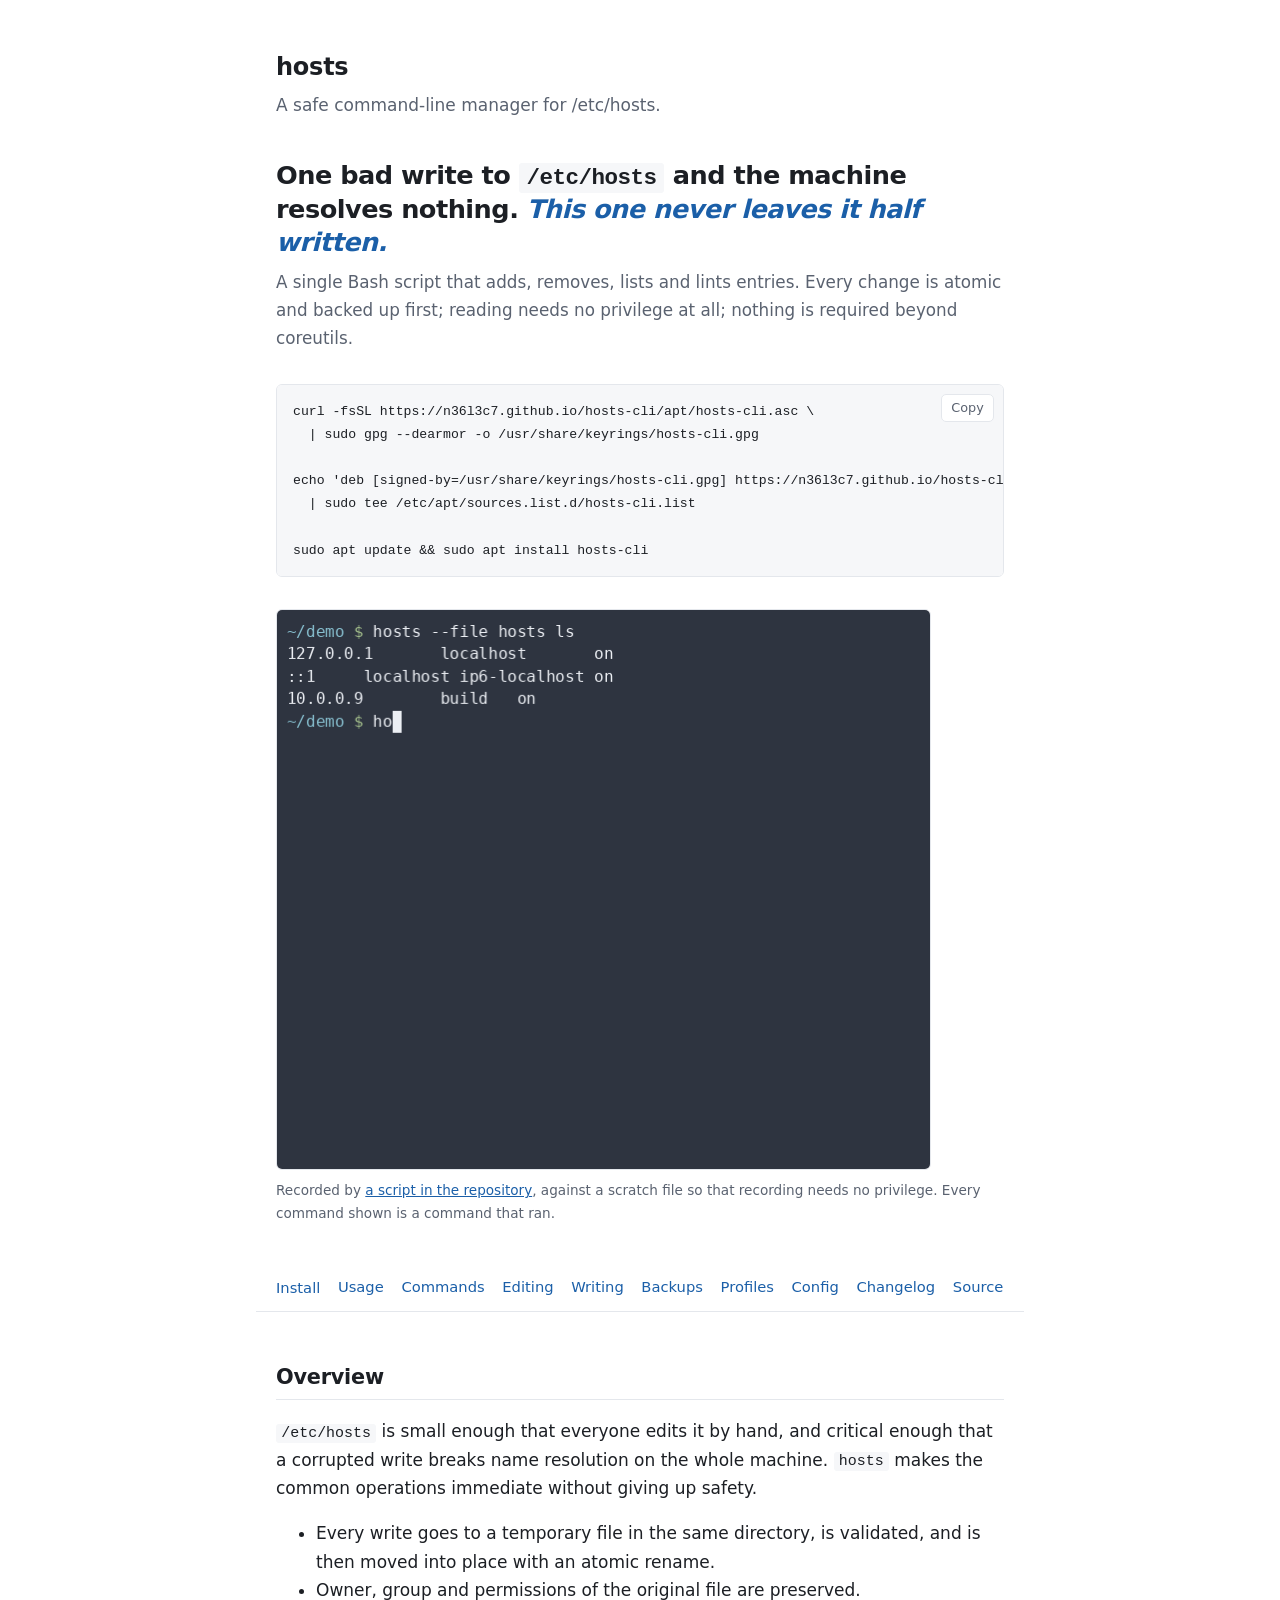
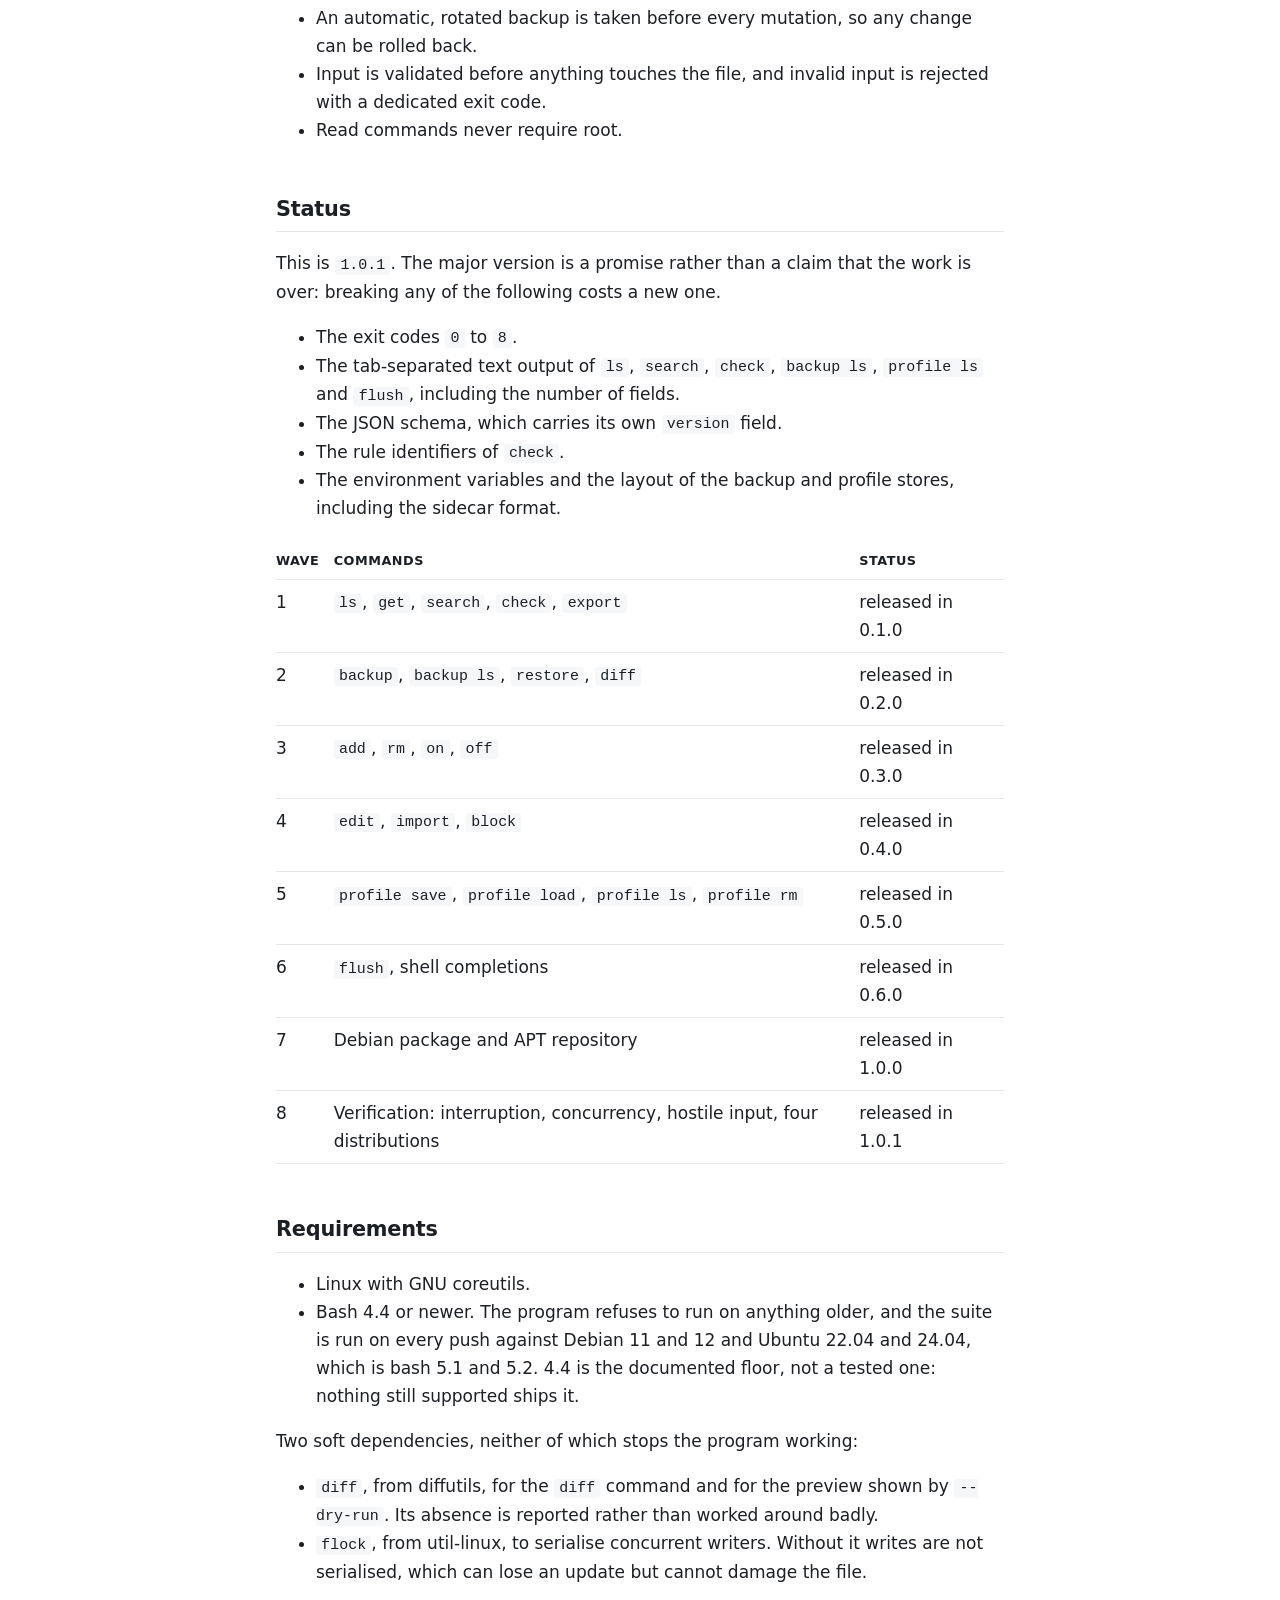
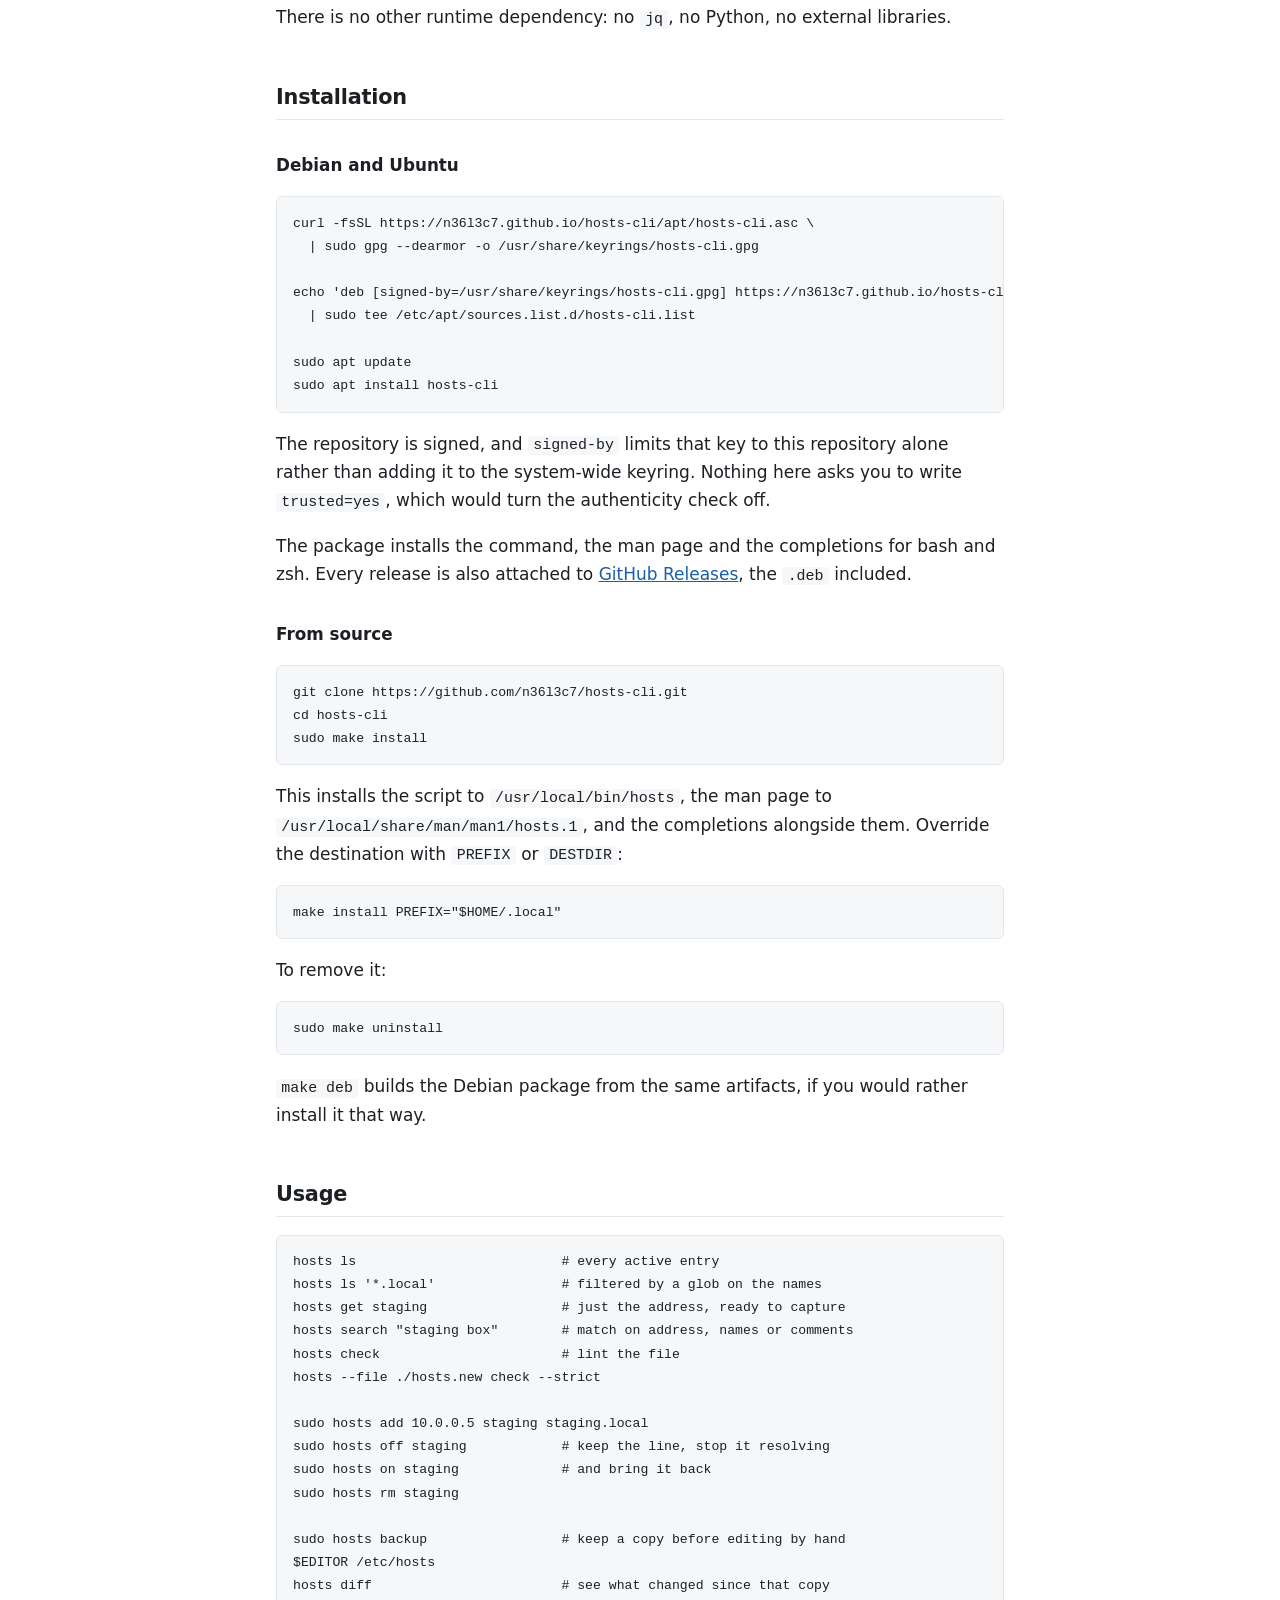
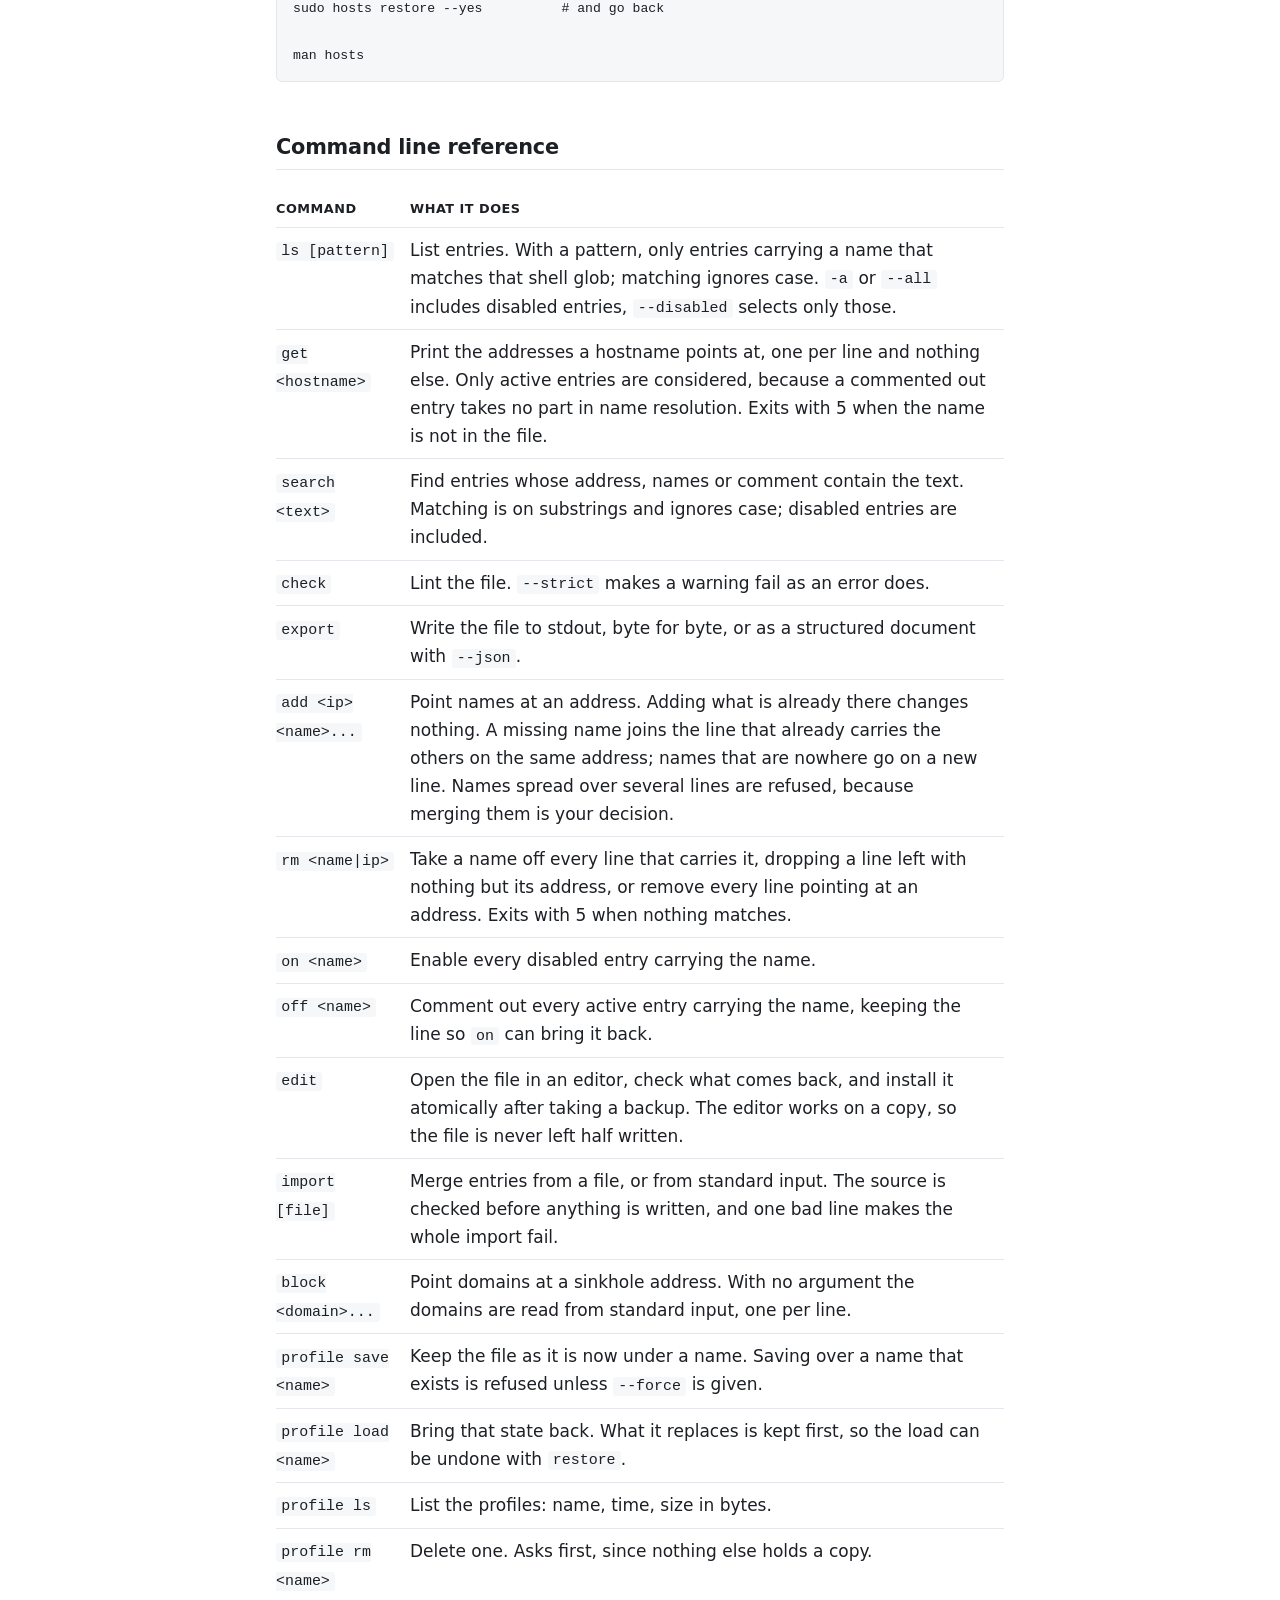
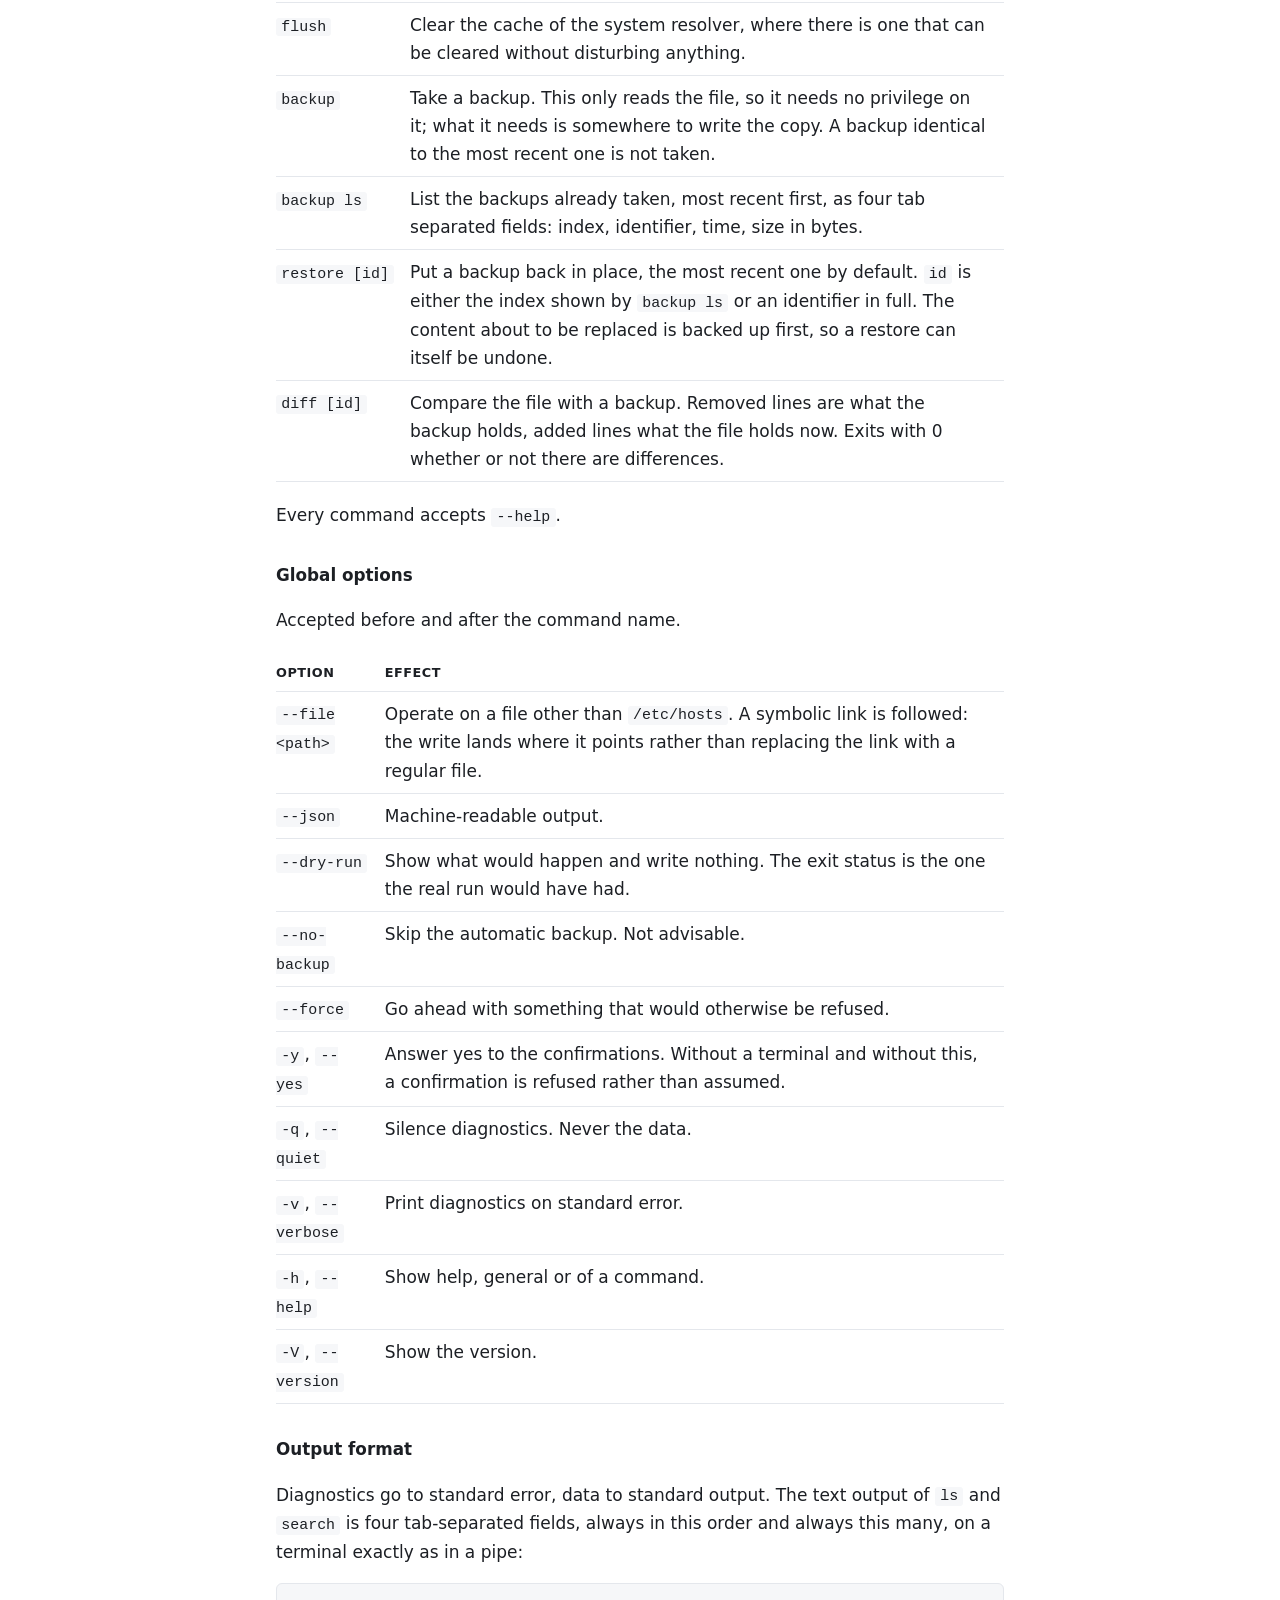
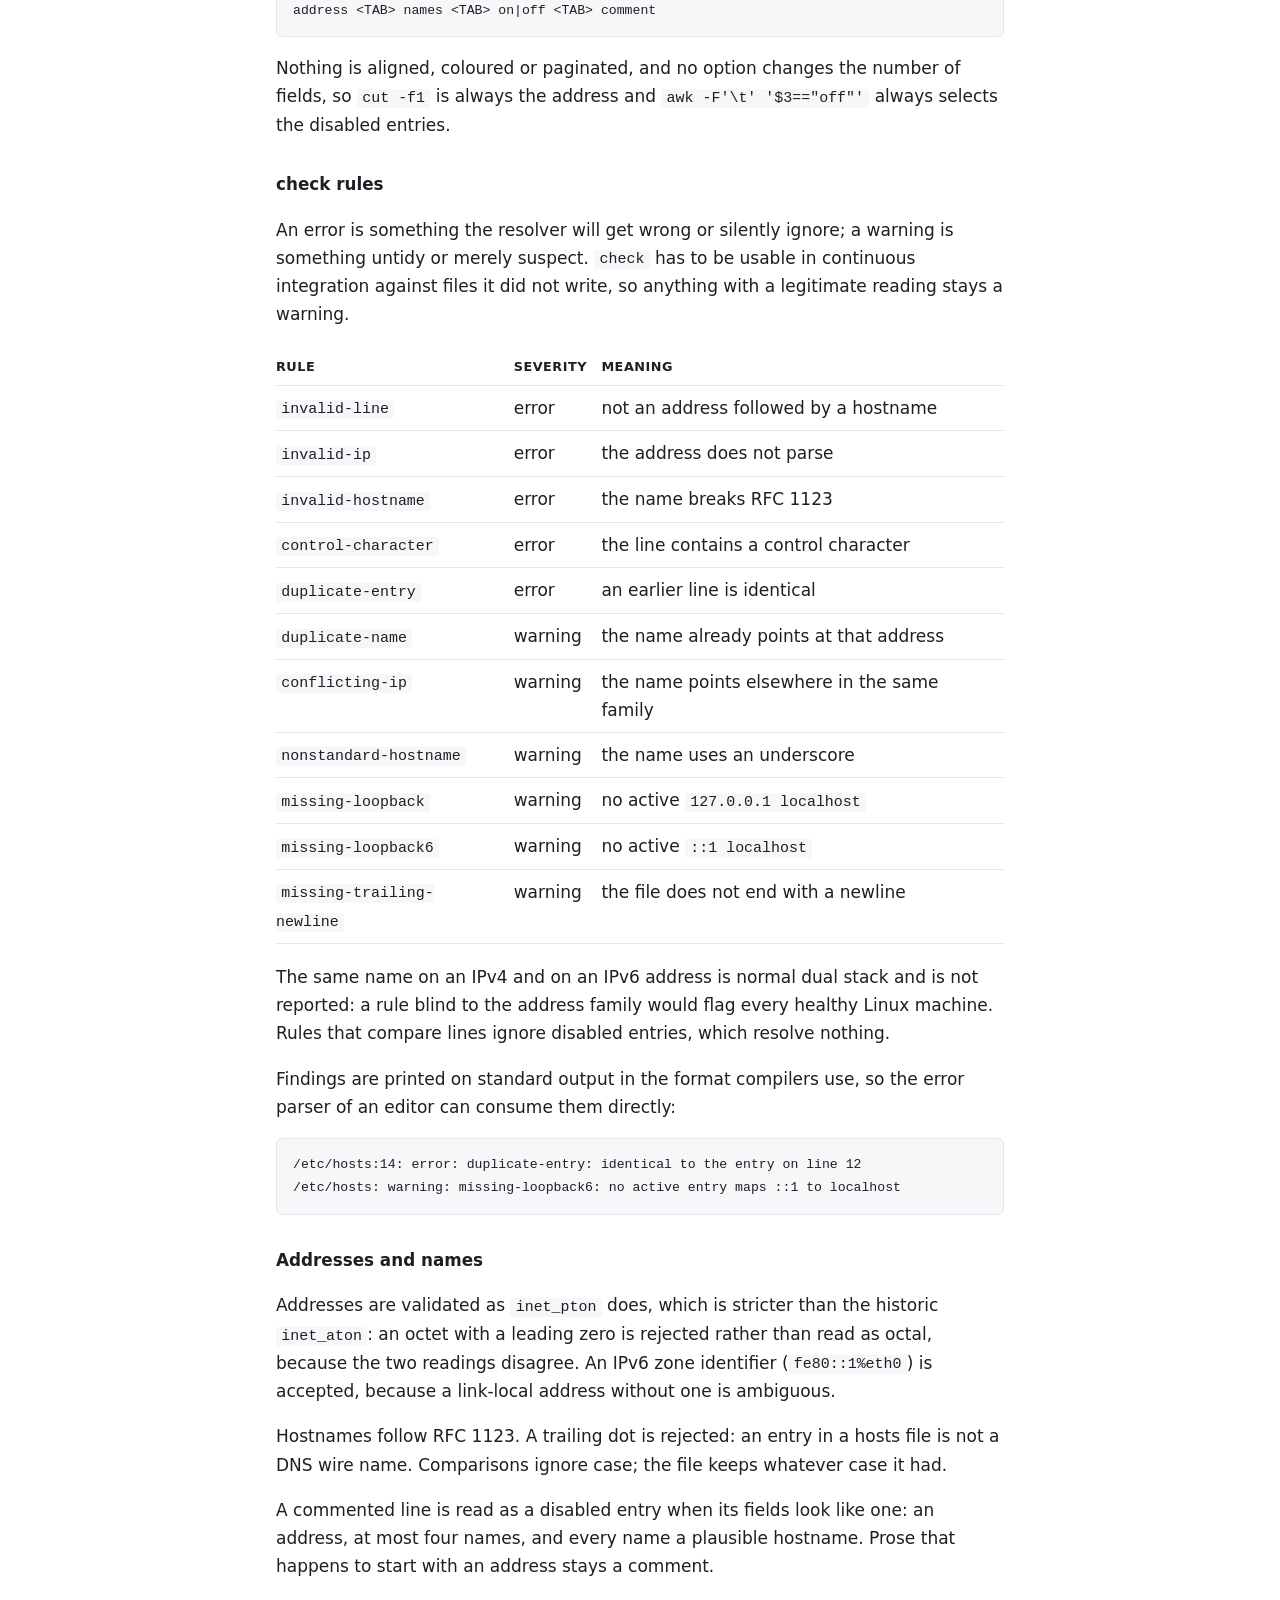
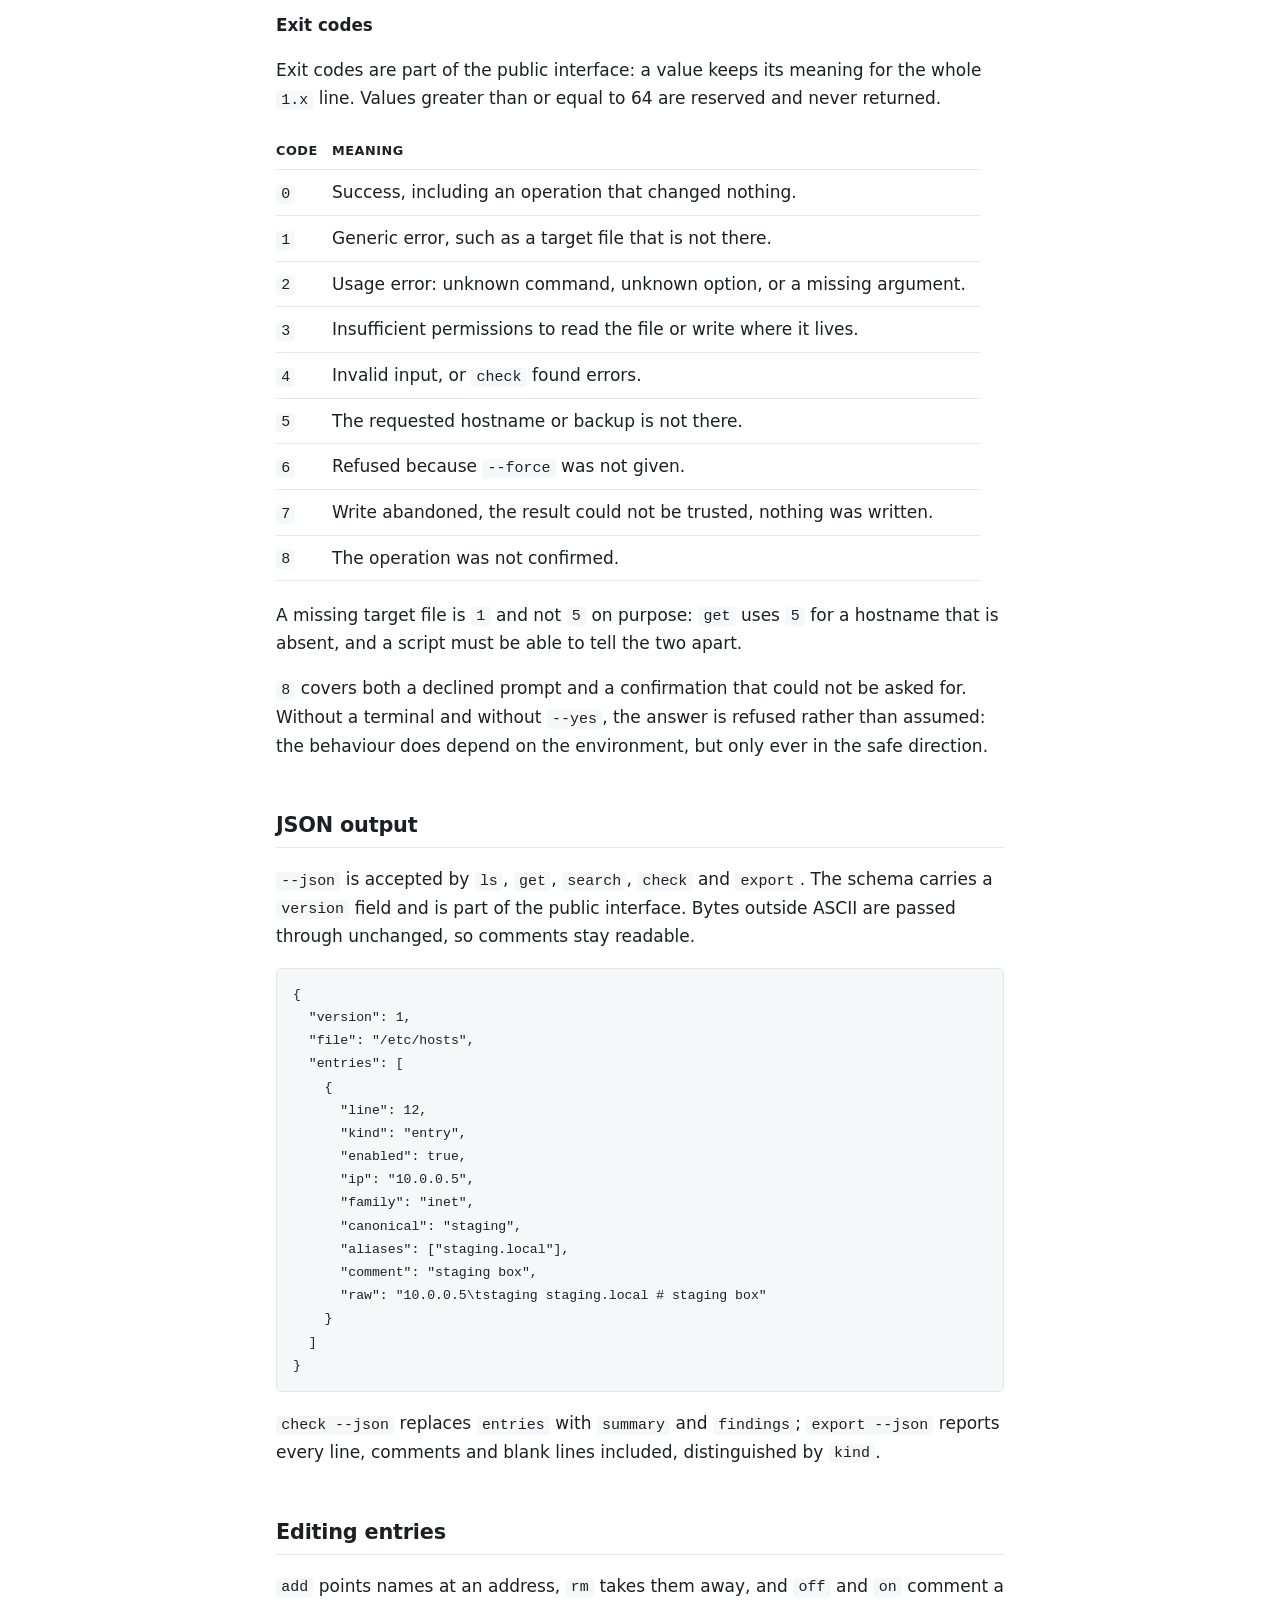
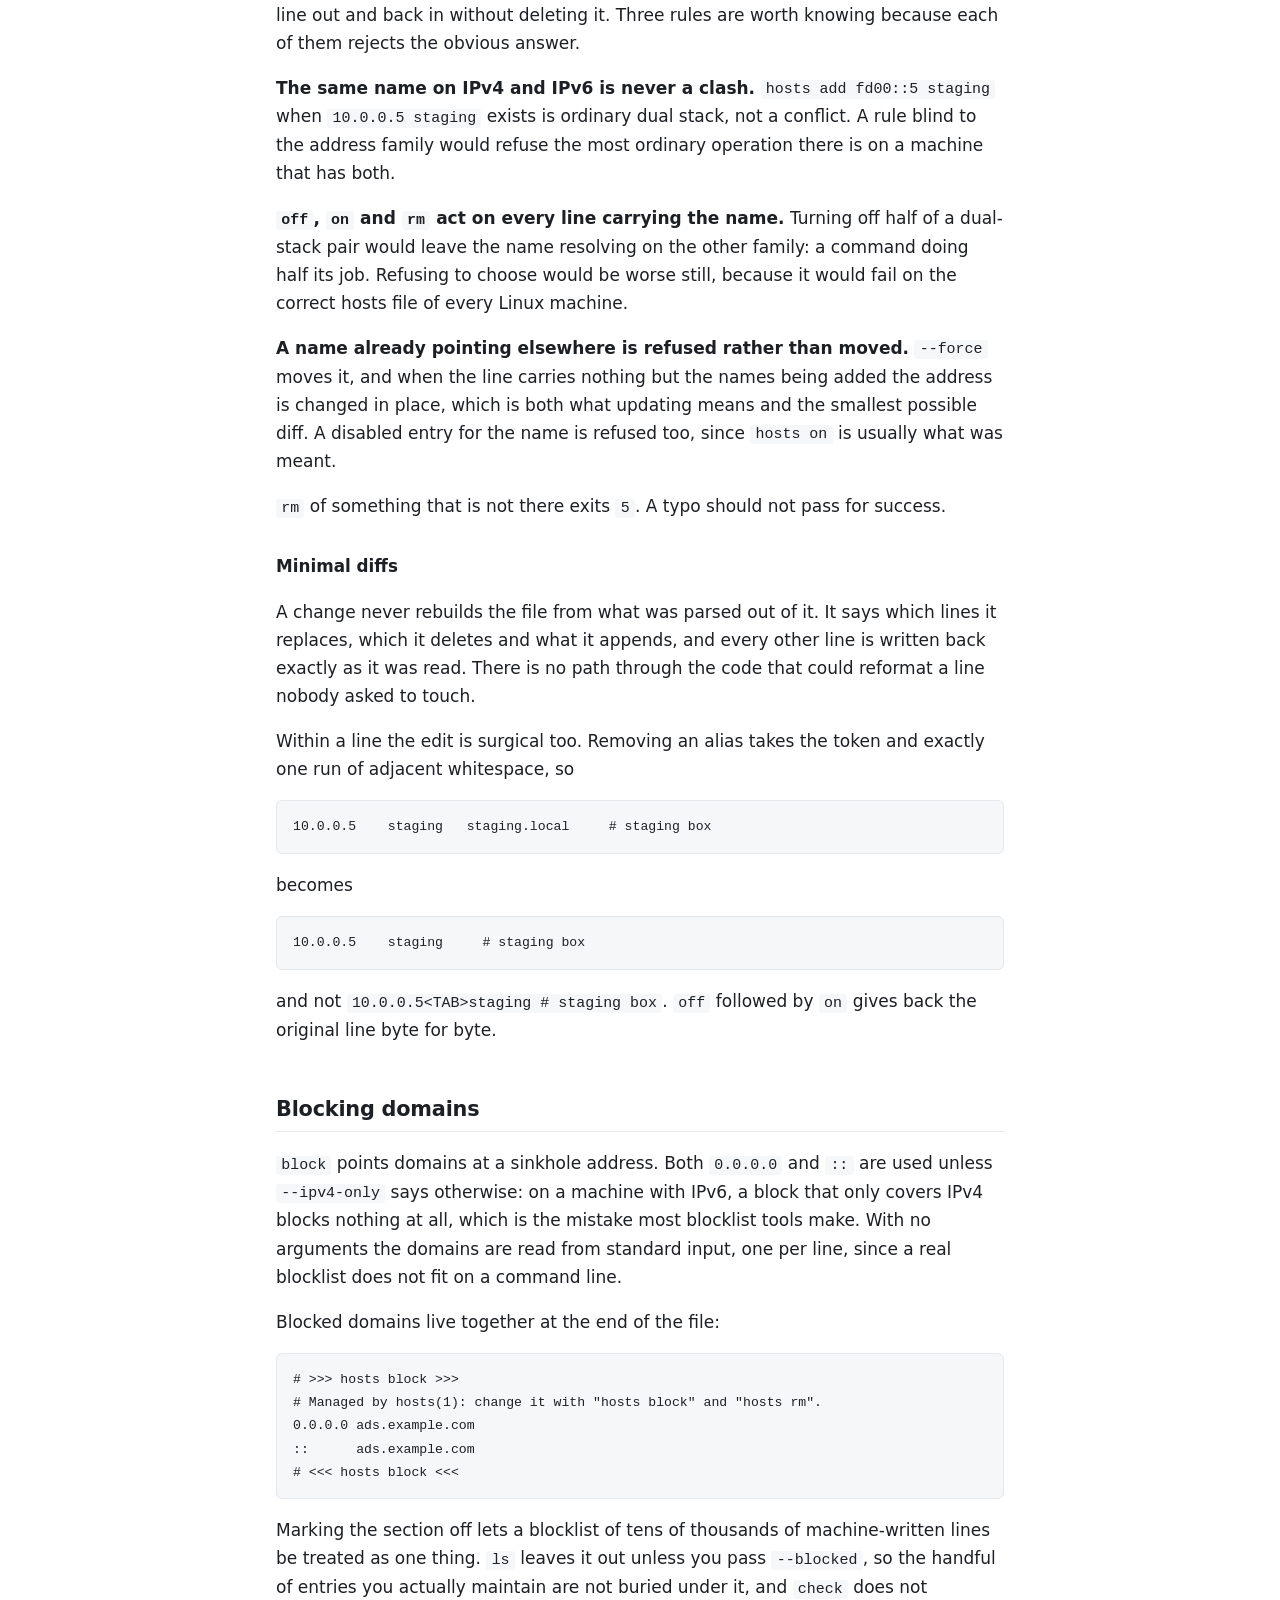
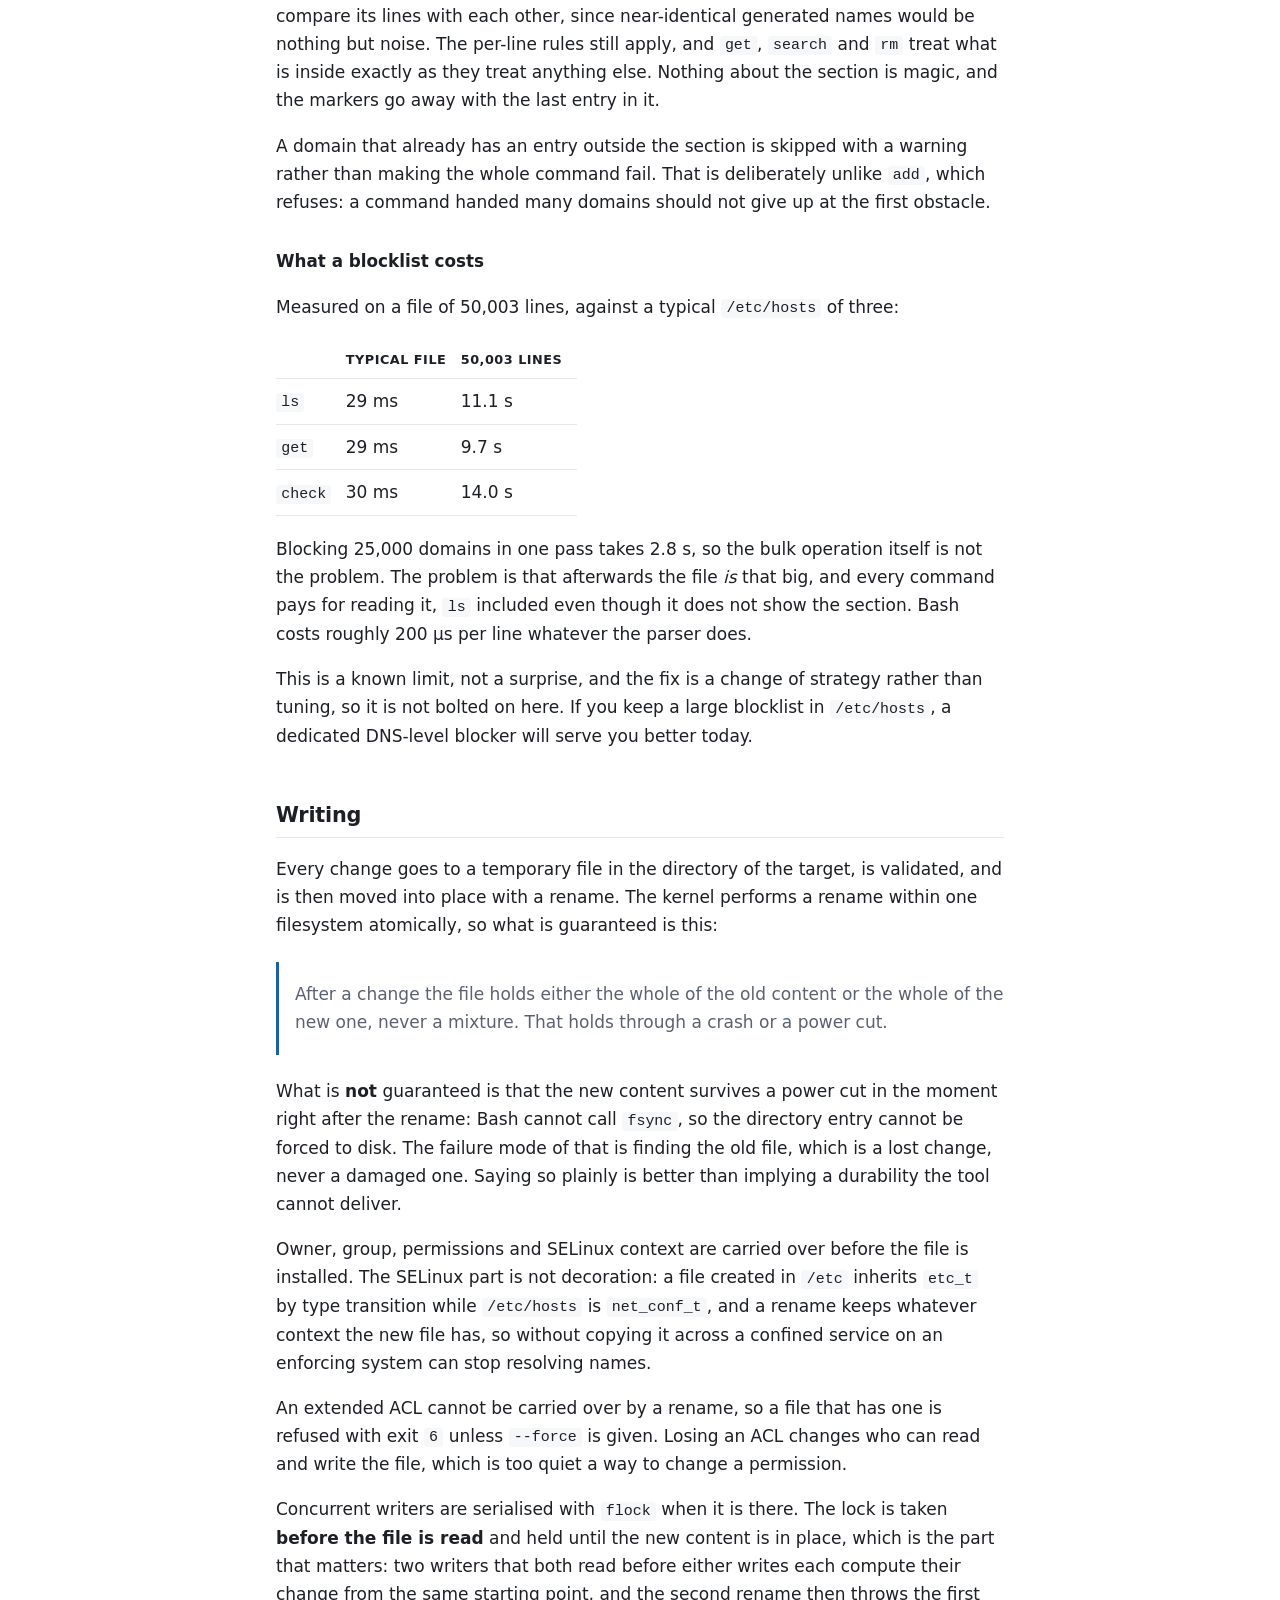
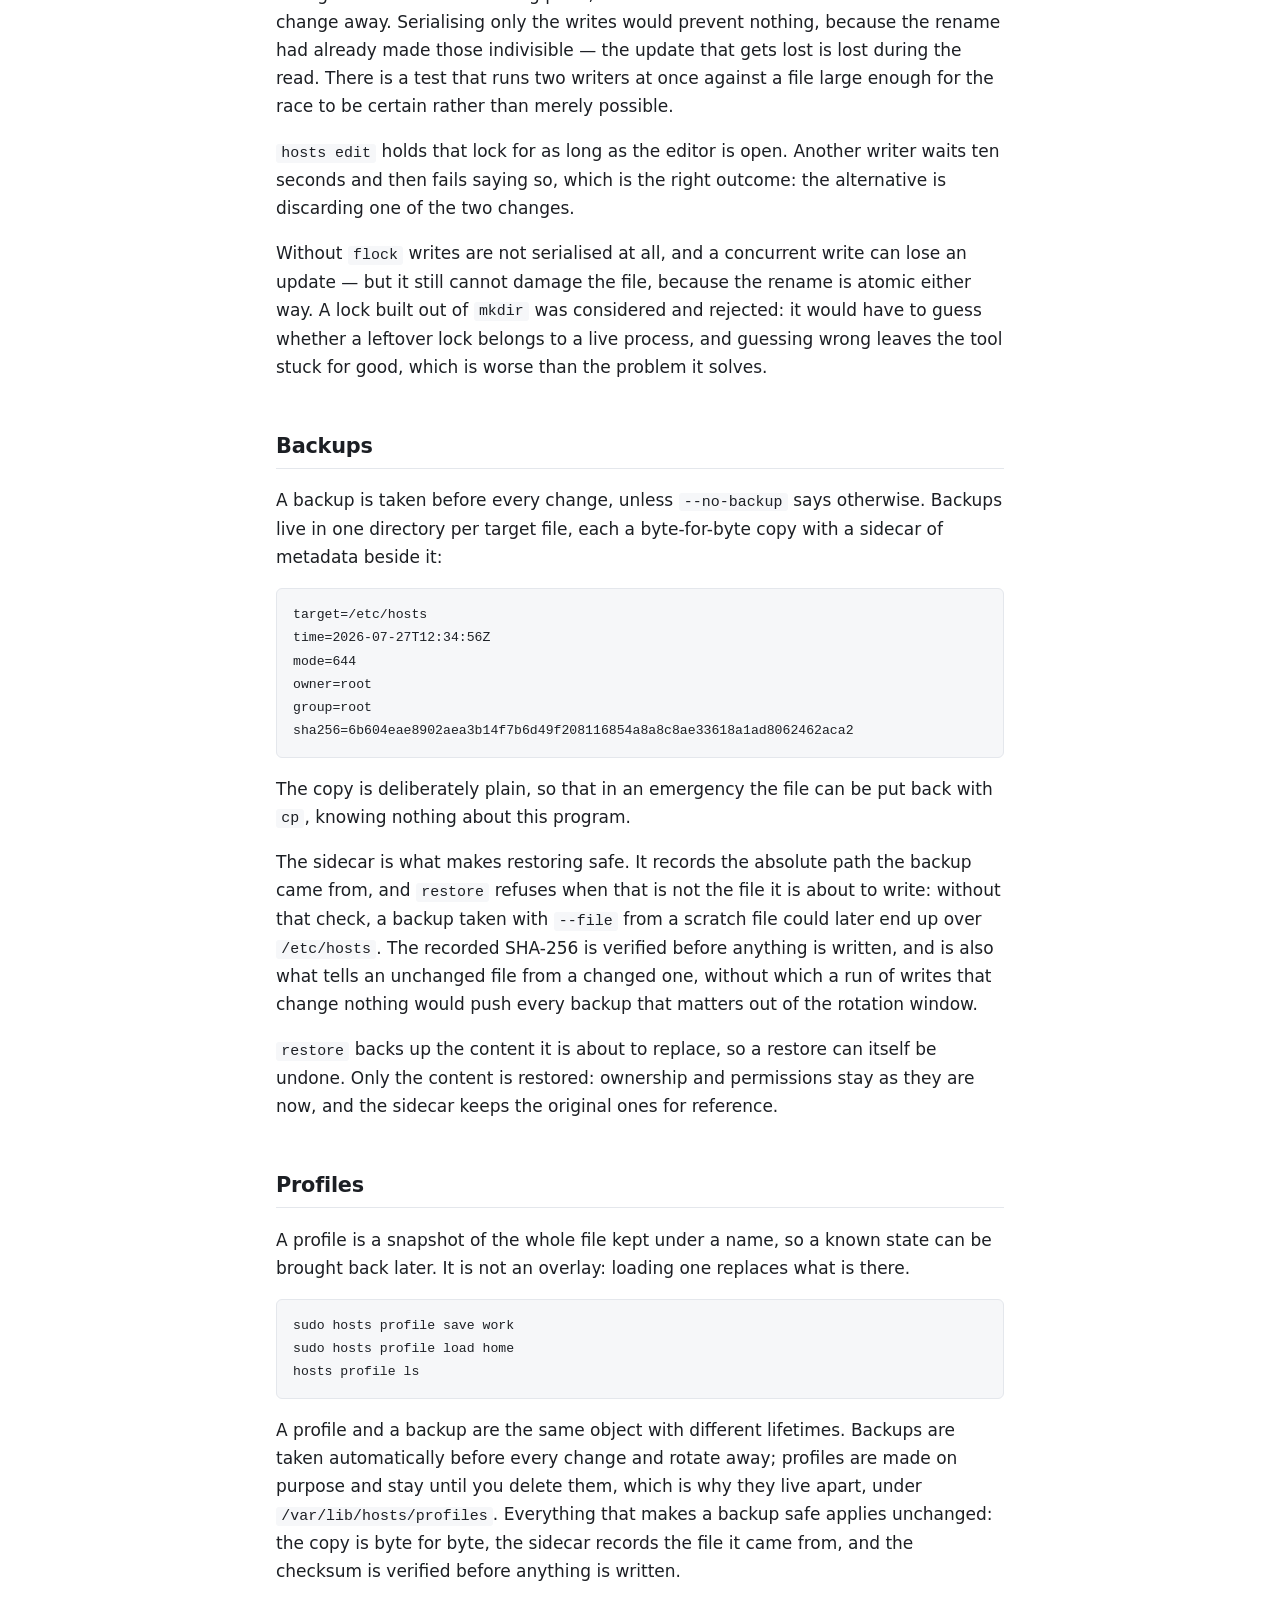
==== commit 4ce45ba0: "feat(docs): lead with a recorded demonstration and a landing page The site opened on a table of cont" ====
--- a/docs/index.html
+++ b/docs/index.html
@@ -15,8 +15,57 @@
     <header>
       <h1>hosts</h1>
       <p class="tagline">A safe command-line manager for /etc/hosts.</p>
+
+      <p class="hero">
+        One bad write to <code>/etc/hosts</code> and the machine resolves
+        nothing. <em>This one never leaves it half written.</em>
+      </p>
+      <p class="lede">
+        A single Bash script that adds, removes, lists and lints entries. Every
+        change is atomic and backed up first; reading needs no privilege at all;
+        nothing is required beyond coreutils.
+      </p>
+
+      <div class="install">
+        <pre><code id="install">curl -fsSL https://n36l3c7.github.io/hosts-cli/apt/hosts-cli.asc \
+  | sudo gpg --dearmor -o /usr/share/keyrings/hosts-cli.gpg
+
+echo 'deb [signed-by=/usr/share/keyrings/hosts-cli.gpg] https://n36l3c7.github.io/hosts-cli/apt stable main' \
+  | sudo tee /etc/apt/sources.list.d/hosts-cli.list
+
+sudo apt update &amp;&amp; sudo apt install hosts-cli</code></pre>
+        <button class="copy" type="button" data-target="install" hidden>
+          Copy
+        </button>
+      </div>
+
+      <figure>
+        <img
+          src="demo.gif"
+          alt="A terminal session: listing the entries of a file, adding one for
+               10.0.0.5, listing again to see it, removing its alias and then
+               its name, and listing once more to see the line gone."
+          width="655"
+          height="560"
+        />
+        <figcaption>
+          Recorded by
+          <a href="https://github.com/n36l3c7/hosts-cli/blob/main/demo/record.sh"
+            >a script in the repository</a
+          >, against a scratch file so that recording needs no privilege. Every
+          command shown is a command that ran.
+        </figcaption>
+      </figure>
+
       <nav>
-        <a href="index.html">Documentation</a>
+        <a href="#installation">Install</a>
+        <a href="#usage">Usage</a>
+        <a href="#reference">Commands</a>
+        <a href="#editing">Editing</a>
+        <a href="#writing">Writing</a>
+        <a href="#backups">Backups</a>
+        <a href="#profiles">Profiles</a>
+        <a href="#configuration">Config</a>
         <a href="changelog.html">Changelog</a>
         <a href="https://github.com/n36l3c7/hosts-cli">Source</a>
       </nav>
@@ -1070,9 +1119,42 @@
 
     <footer>
       <p>
+        <a href="https://github.com/n36l3c7/hosts-cli">Source</a>
+        <a href="changelog.html">Changelog</a>
+        <a href="https://github.com/n36l3c7/hosts-cli/issues">Issues</a>
+      </p>
+      <p>
         hosts 1.0.1 &mdash; MIT licensed &mdash; Copyright &copy; 2026 Samuele
         Gervasio.
       </p>
     </footer>
+
+    <script>
+      // The copy button is hidden in the markup and revealed here, so that a
+      // reader without the clipboard API is not offered a button that cannot
+      // do anything. The command stays selectable either way.
+      if (navigator.clipboard) {
+        document.querySelectorAll("button.copy").forEach(function (button) {
+          var source = document.getElementById(button.dataset.target);
+          if (!source) {
+            return;
+          }
+          button.hidden = false;
+          button.addEventListener("click", function () {
+            navigator.clipboard.writeText(source.textContent).then(
+              function () {
+                button.textContent = "Copied";
+                setTimeout(function () {
+                  button.textContent = "Copy";
+                }, 1500);
+              },
+              function () {
+                button.textContent = "Copy failed";
+              }
+            );
+          });
+        });
+      }
+    </script>
   </body>
 </html>
--- a/docs/style.css
+++ b/docs/style.css
@@ -1,13 +1,15 @@
-/* hosts-cli documentation site. Single hand-written stylesheet, no external
-   assets, no fonts loaded from third parties, no trackers. */
+/* hosts-cli documentation site. One hand-written stylesheet, no external
+   assets, no fonts loaded from third parties, no trackers. Light by default,
+   with a dark variant for readers whose system asks for one. */
 
 :root {
   --bg: #ffffff;
   --fg: #1c1f24;
   --muted: #5a6270;
-  --rule: #e2e5ea;
+  --rule: #e4e7ec;
   --accent: #1b5fa8;
-  --code-bg: #f5f6f8;
+  --code-bg: #f6f7f9;
+  --button-bg: #ffffff;
 }
 
 @media (prefers-color-scheme: dark) {
@@ -18,6 +20,7 @@
     --rule: #2b3038;
     --accent: #79b1ef;
     --code-bg: #1d2128;
+    --button-bg: #232830;
   }
 }
 
@@ -27,8 +30,8 @@
 
 body {
   margin: 0 auto;
-  max-width: 46rem;
-  padding: 2.5rem 1.25rem 4rem;
+  max-width: 48rem;
+  padding: 0 1.25rem 5rem;
   background: var(--bg);
   color: var(--fg);
   font-family: system-ui, -apple-system, "Segoe UI", Roboto, sans-serif;
@@ -36,47 +39,149 @@
   line-height: 1.65;
 }
 
+a {
+  color: var(--accent);
+}
+
+img {
+  display: block;
+  height: auto;
+  max-width: 100%;
+}
+
+/* --- the top of the page ---------------------------------------------- */
+
 header {
+  padding-top: 3rem;
+}
+
+h1 {
+  font-size: 1.5rem;
+  letter-spacing: -0.01em;
+  margin: 0;
+}
+
+header .tagline {
+  color: var(--muted);
+  margin: 0.2rem 0 2.5rem;
+}
+
+/* The claim the whole program is built around, said once and plainly. */
+.hero {
+  font-size: 1.6rem;
+  font-weight: 600;
+  letter-spacing: -0.02em;
+  line-height: 1.3;
+  margin: 0 0 0.6rem;
+}
+
+.hero em {
+  color: var(--accent);
+  font-style: italic;
+  font-weight: 600;
+}
+
+.lede {
+  color: var(--muted);
+  font-size: 1.05rem;
+  margin: 0 0 2rem;
+}
+
+/* --- the install block, with its copy button -------------------------- */
+
+.install {
+  position: relative;
+}
+
+.install pre {
+  padding-right: 5.5rem;
+}
+
+button.copy {
+  position: absolute;
+  top: 0.6rem;
+  right: 0.6rem;
+  background: var(--button-bg);
+  border: 1px solid var(--rule);
+  border-radius: 5px;
+  color: var(--muted);
+  cursor: pointer;
+  font: inherit;
+  font-size: 0.8rem;
+  padding: 0.15rem 0.6rem;
+}
+
+button.copy:hover {
+  color: var(--fg);
+}
+
+/* --- the demonstration ------------------------------------------------ */
+
+figure {
+  margin: 2rem 0;
+}
+
+figure img {
+  border: 1px solid var(--rule);
+  border-radius: 6px;
+}
+
+figcaption {
+  color: var(--muted);
+  font-size: 0.85rem;
+  margin-top: 0.6rem;
+}
+
+/* --- section navigation ----------------------------------------------- */
+
+nav {
+  position: sticky;
+  top: 0;
+  z-index: 10;
+  margin: 2.5rem -1.25rem 0;
+  padding: 0.7rem 1.25rem;
+  background: var(--bg);
   border-bottom: 1px solid var(--rule);
-  margin-bottom: 2rem;
-  padding-bottom: 1.25rem;
-}
-
-header p.tagline {
-  color: var(--muted);
-  margin: 0.25rem 0 1rem;
+  display: flex;
+  flex-wrap: wrap;
+  gap: 0.4rem 1.1rem;
+  font-size: 0.92rem;
 }
 
 nav a {
-  margin-right: 1.25rem;
-}
-
-h1 {
-  font-size: 2rem;
-  margin: 0;
-}
+  text-decoration: none;
+}
+
+nav a:hover {
+  text-decoration: underline;
+}
+
+/* --- body ------------------------------------------------------------- */
 
 h2 {
   border-bottom: 1px solid var(--rule);
-  font-size: 1.35rem;
-  margin-top: 2.75rem;
+  font-size: 1.3rem;
+  letter-spacing: -0.01em;
+  margin-top: 3rem;
   padding-bottom: 0.3rem;
 }
 
 h3 {
-  font-size: 1.1rem;
-  margin-top: 1.75rem;
-}
-
-a {
-  color: var(--accent);
+  font-size: 1.05rem;
+  margin-top: 2rem;
+}
+
+/* So that following an anchor does not hide the heading behind the nav. */
+h2,
+h3 {
+  scroll-margin-top: 4rem;
 }
 
 code,
 pre {
   font-family: ui-monospace, "Cascadia Code", Consolas, "Liberation Mono",
     monospace;
-  font-size: 0.9em;
+  font-size: 0.88em;
 }
 
 code {
@@ -88,10 +193,10 @@
 pre {
   background: var(--code-bg);
   border: 1px solid var(--rule);
-  border-radius: 5px;
-  line-height: 1.5;
+  border-radius: 6px;
+  line-height: 1.55;
   overflow-x: auto;
-  padding: 0.85rem 1rem;
+  padding: 0.9rem 1rem;
 }
 
 pre code {
@@ -102,7 +207,7 @@
 table {
   border-collapse: collapse;
   display: block;
-  margin: 1rem 0;
+  margin: 1.2rem 0;
   overflow-x: auto;
   width: 100%;
 }
@@ -116,15 +221,15 @@
 }
 
 th {
-  font-size: 0.85rem;
-  letter-spacing: 0.03em;
+  font-size: 0.8rem;
+  letter-spacing: 0.04em;
   text-transform: uppercase;
 }
 
 blockquote {
-  border-left: 3px solid var(--rule);
-  color: var(--muted);
-  margin: 1.25rem 0;
+  border-left: 3px solid var(--accent);
+  color: var(--muted);
+  margin: 1.4rem 0;
   padding: 0.1rem 0 0.1rem 1rem;
 }
 
@@ -132,6 +237,10 @@
   border-top: 1px solid var(--rule);
   color: var(--muted);
   font-size: 0.9rem;
-  margin-top: 3.5rem;
+  margin-top: 4rem;
   padding-top: 1.25rem;
 }
+
+footer a {
+  margin-right: 1rem;
+}
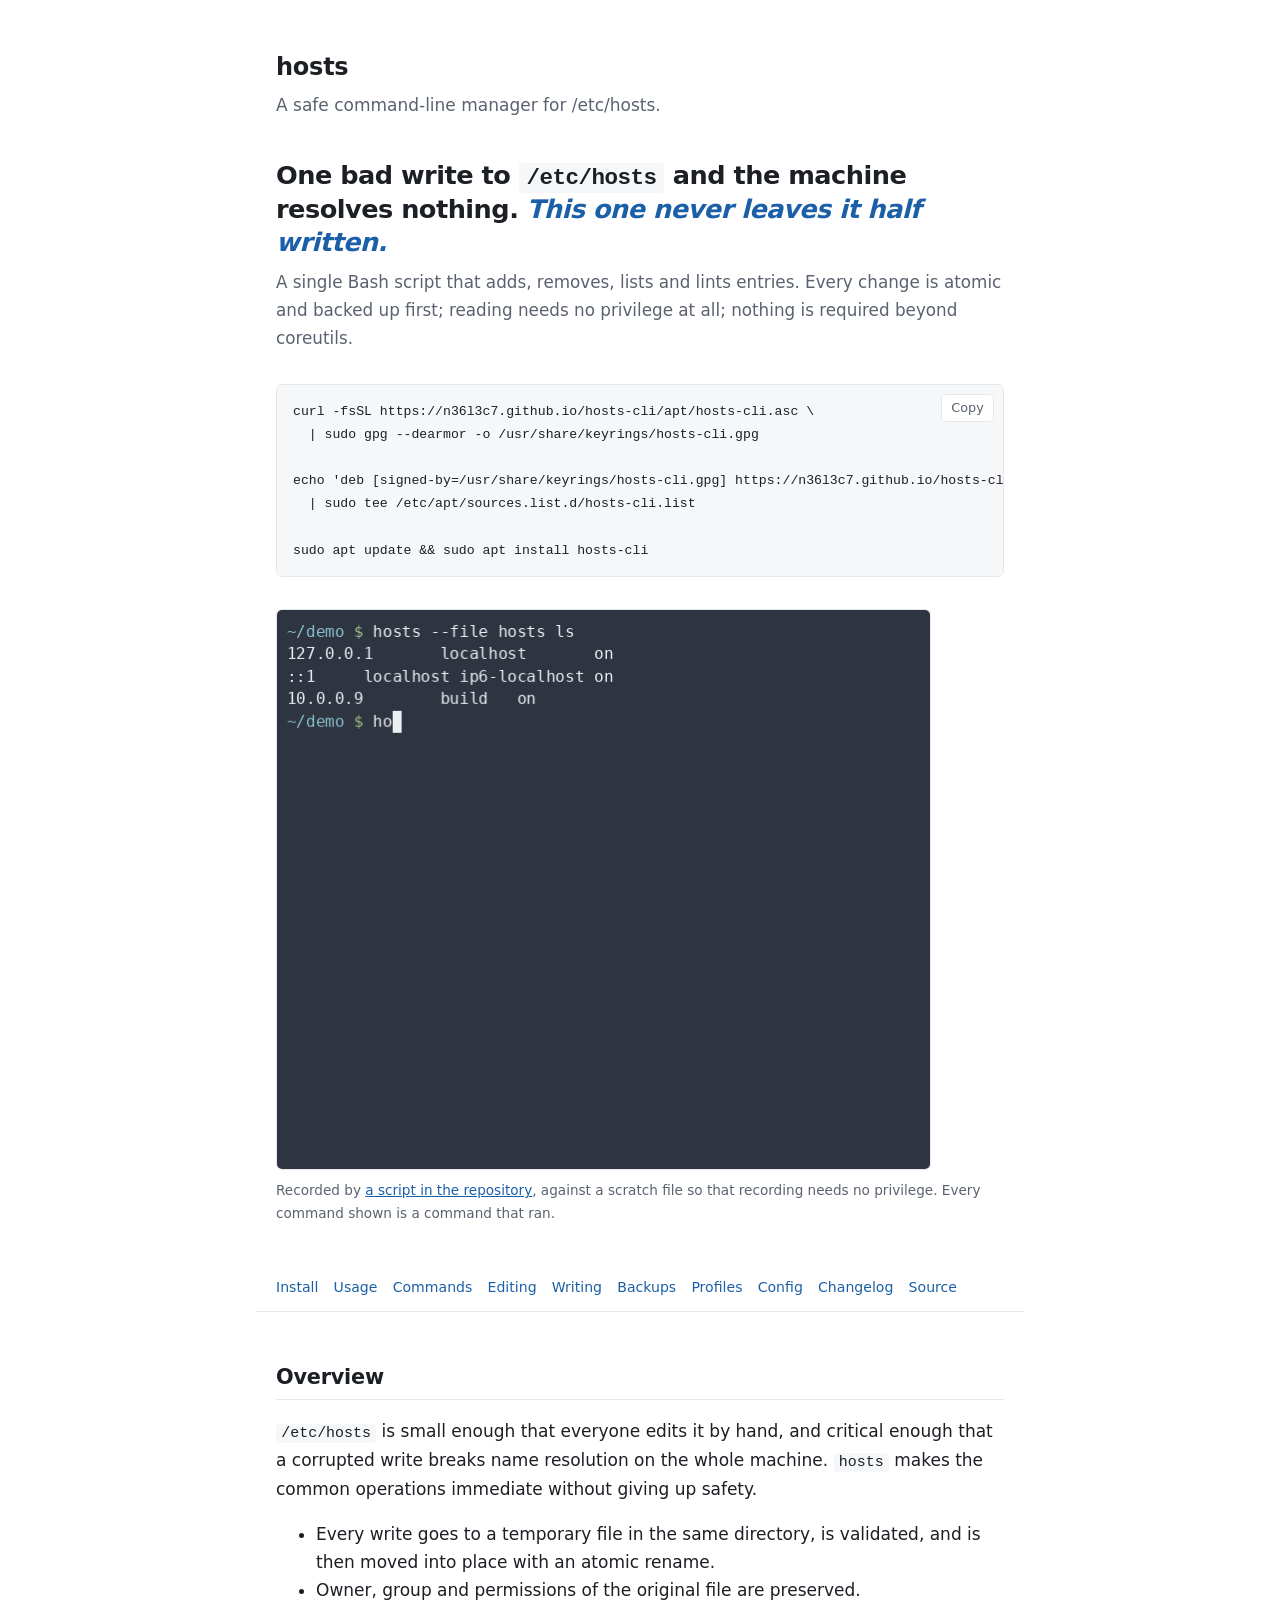
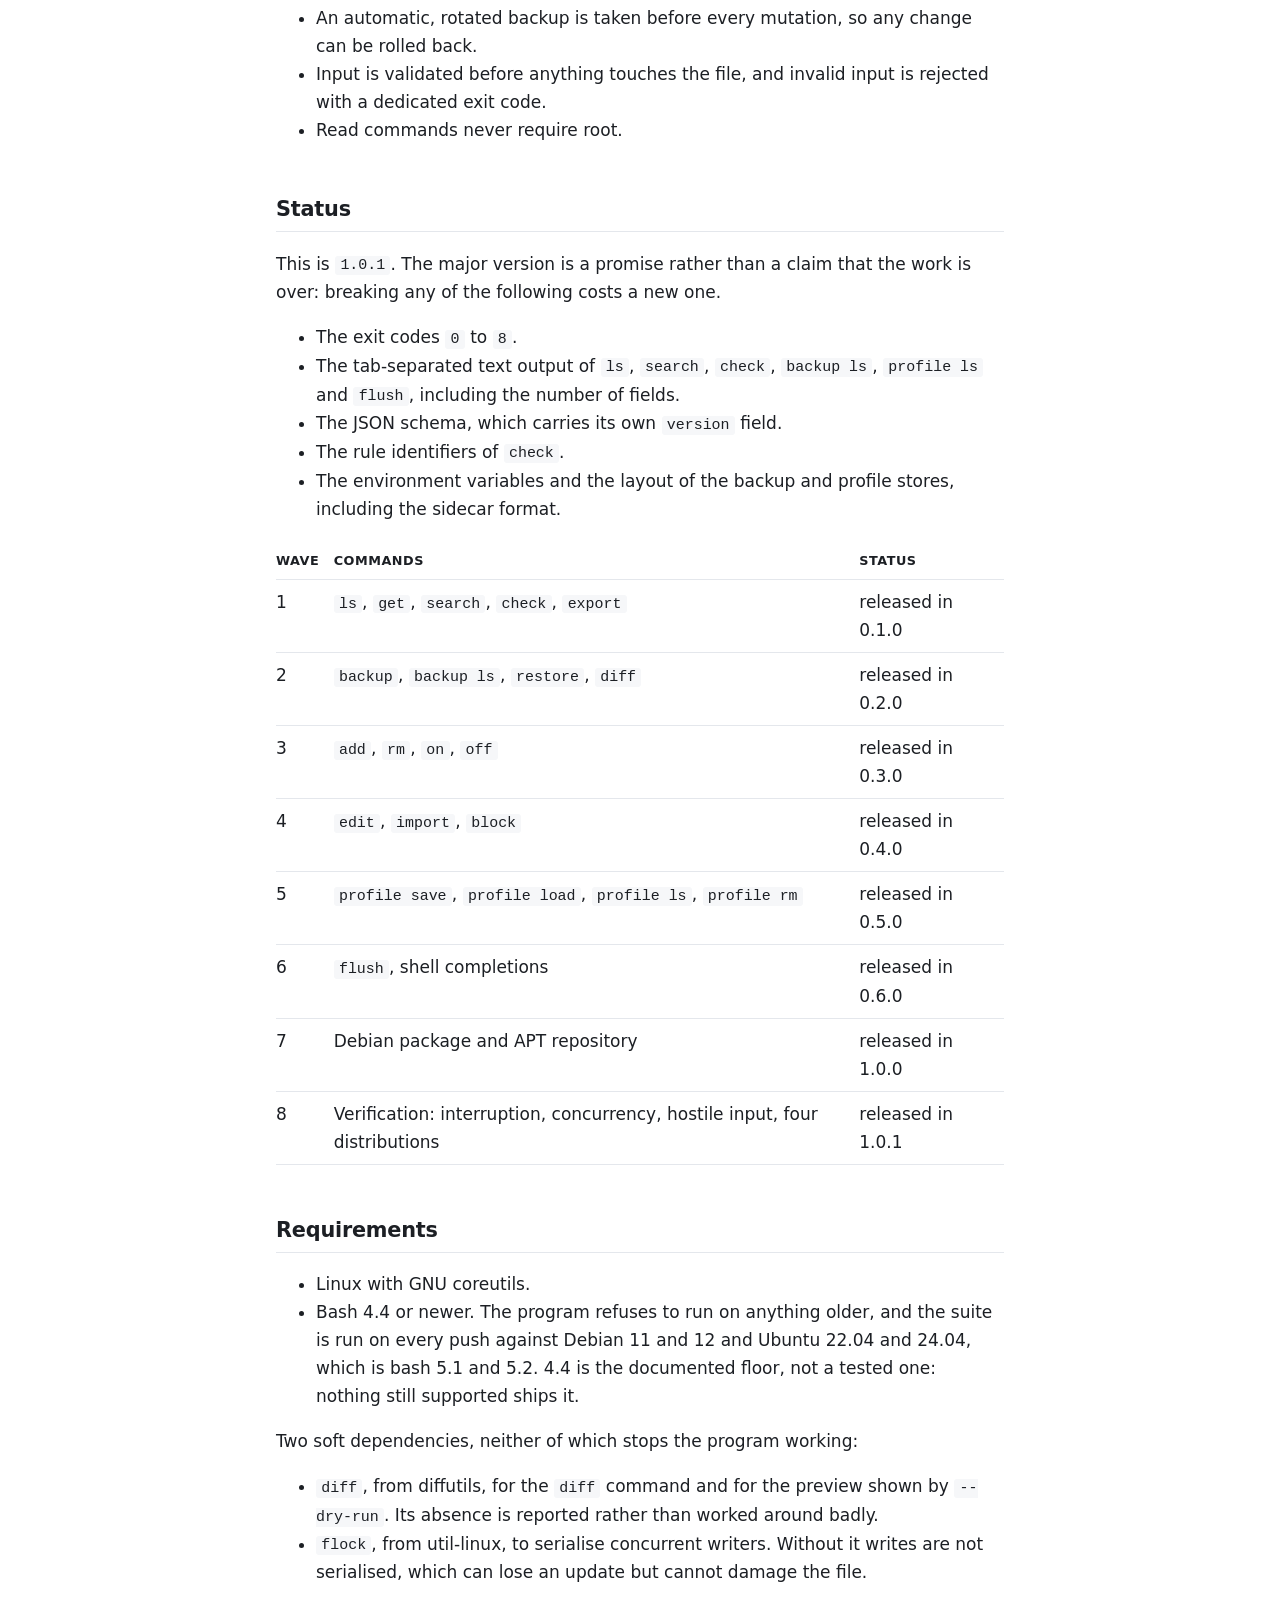
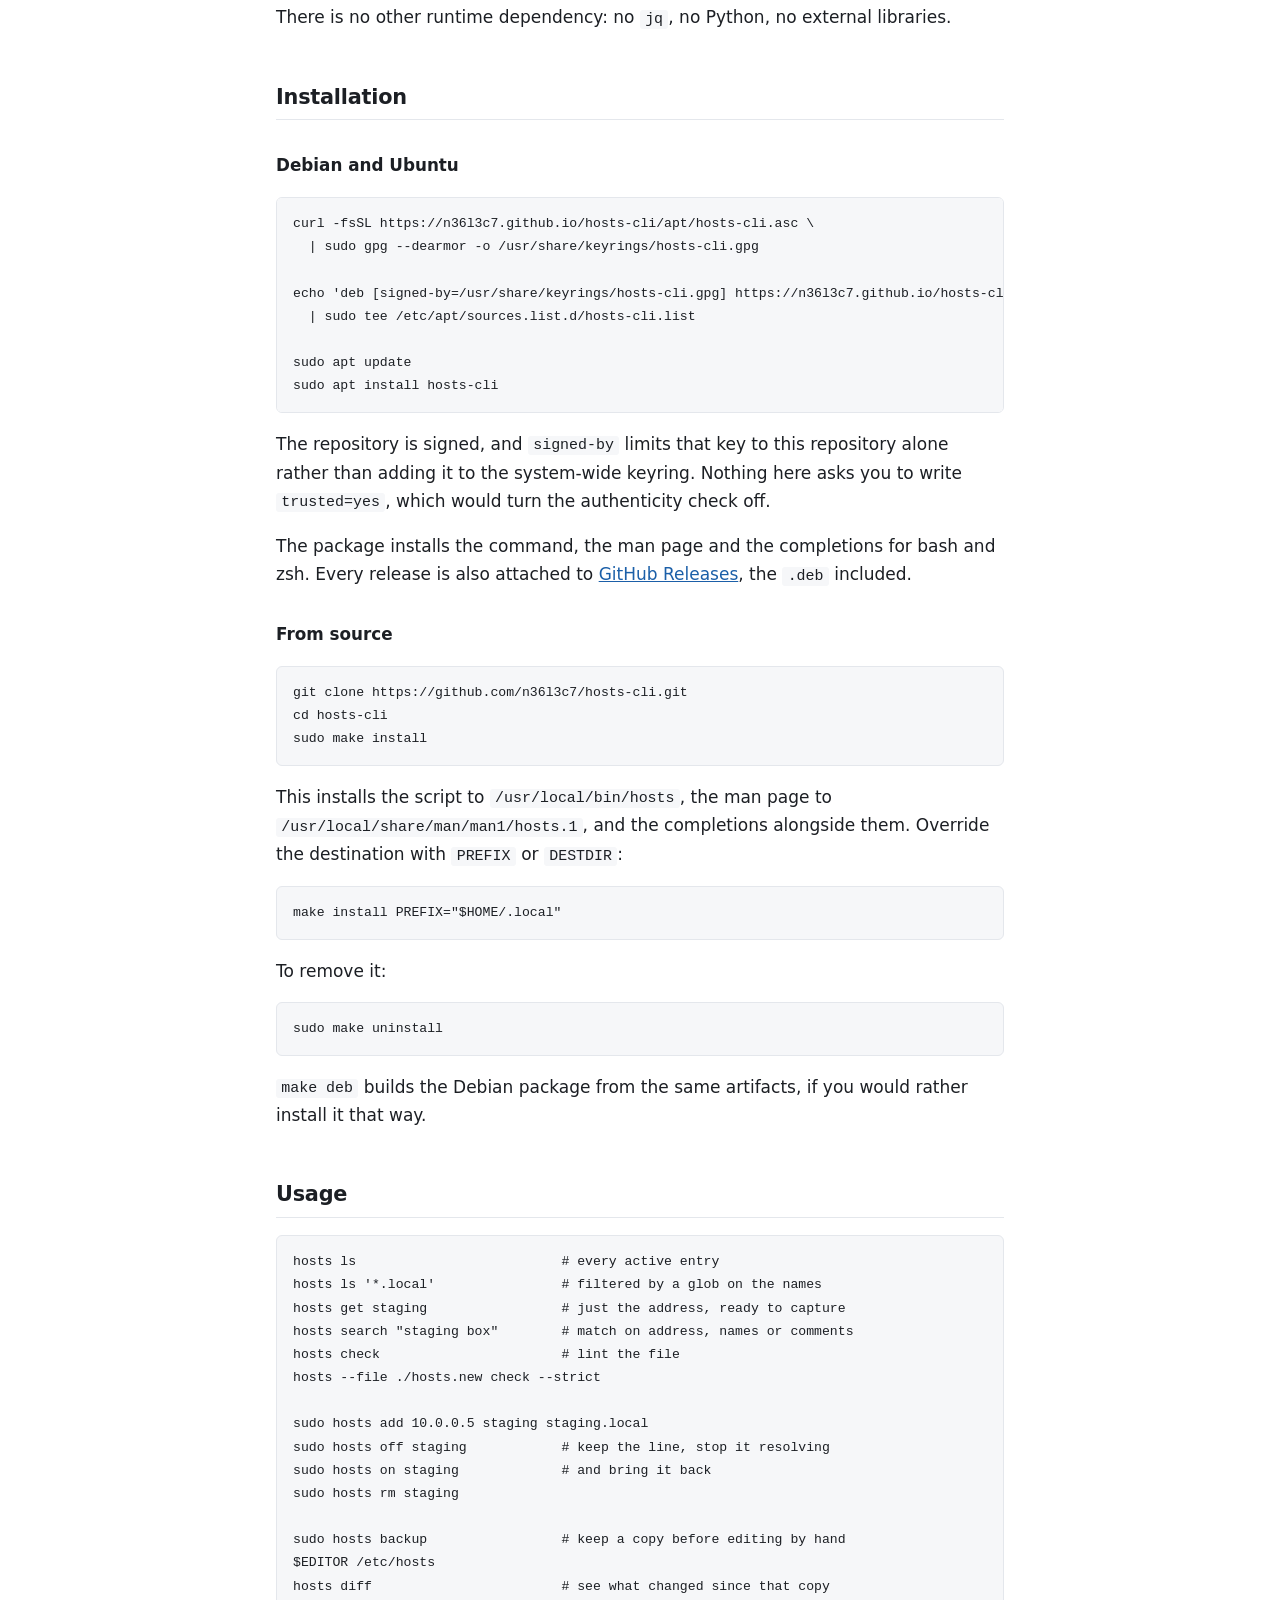
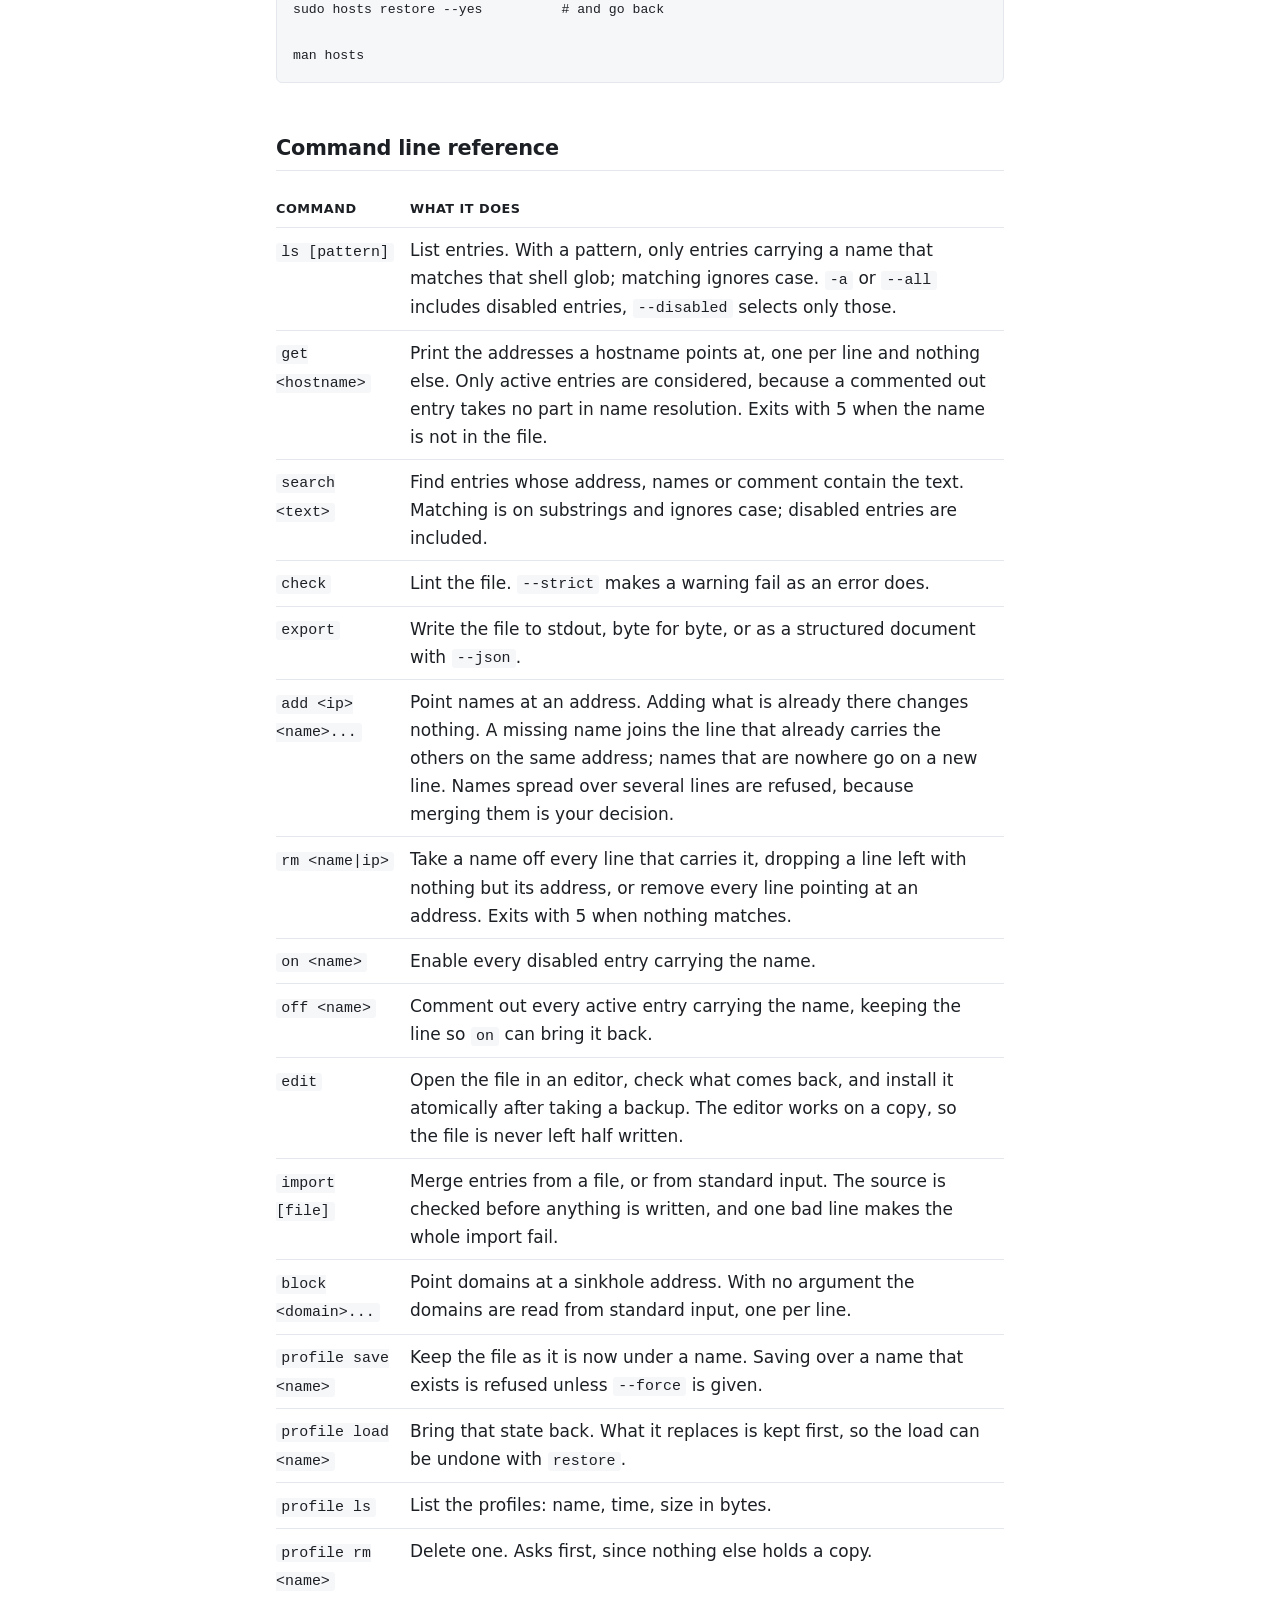
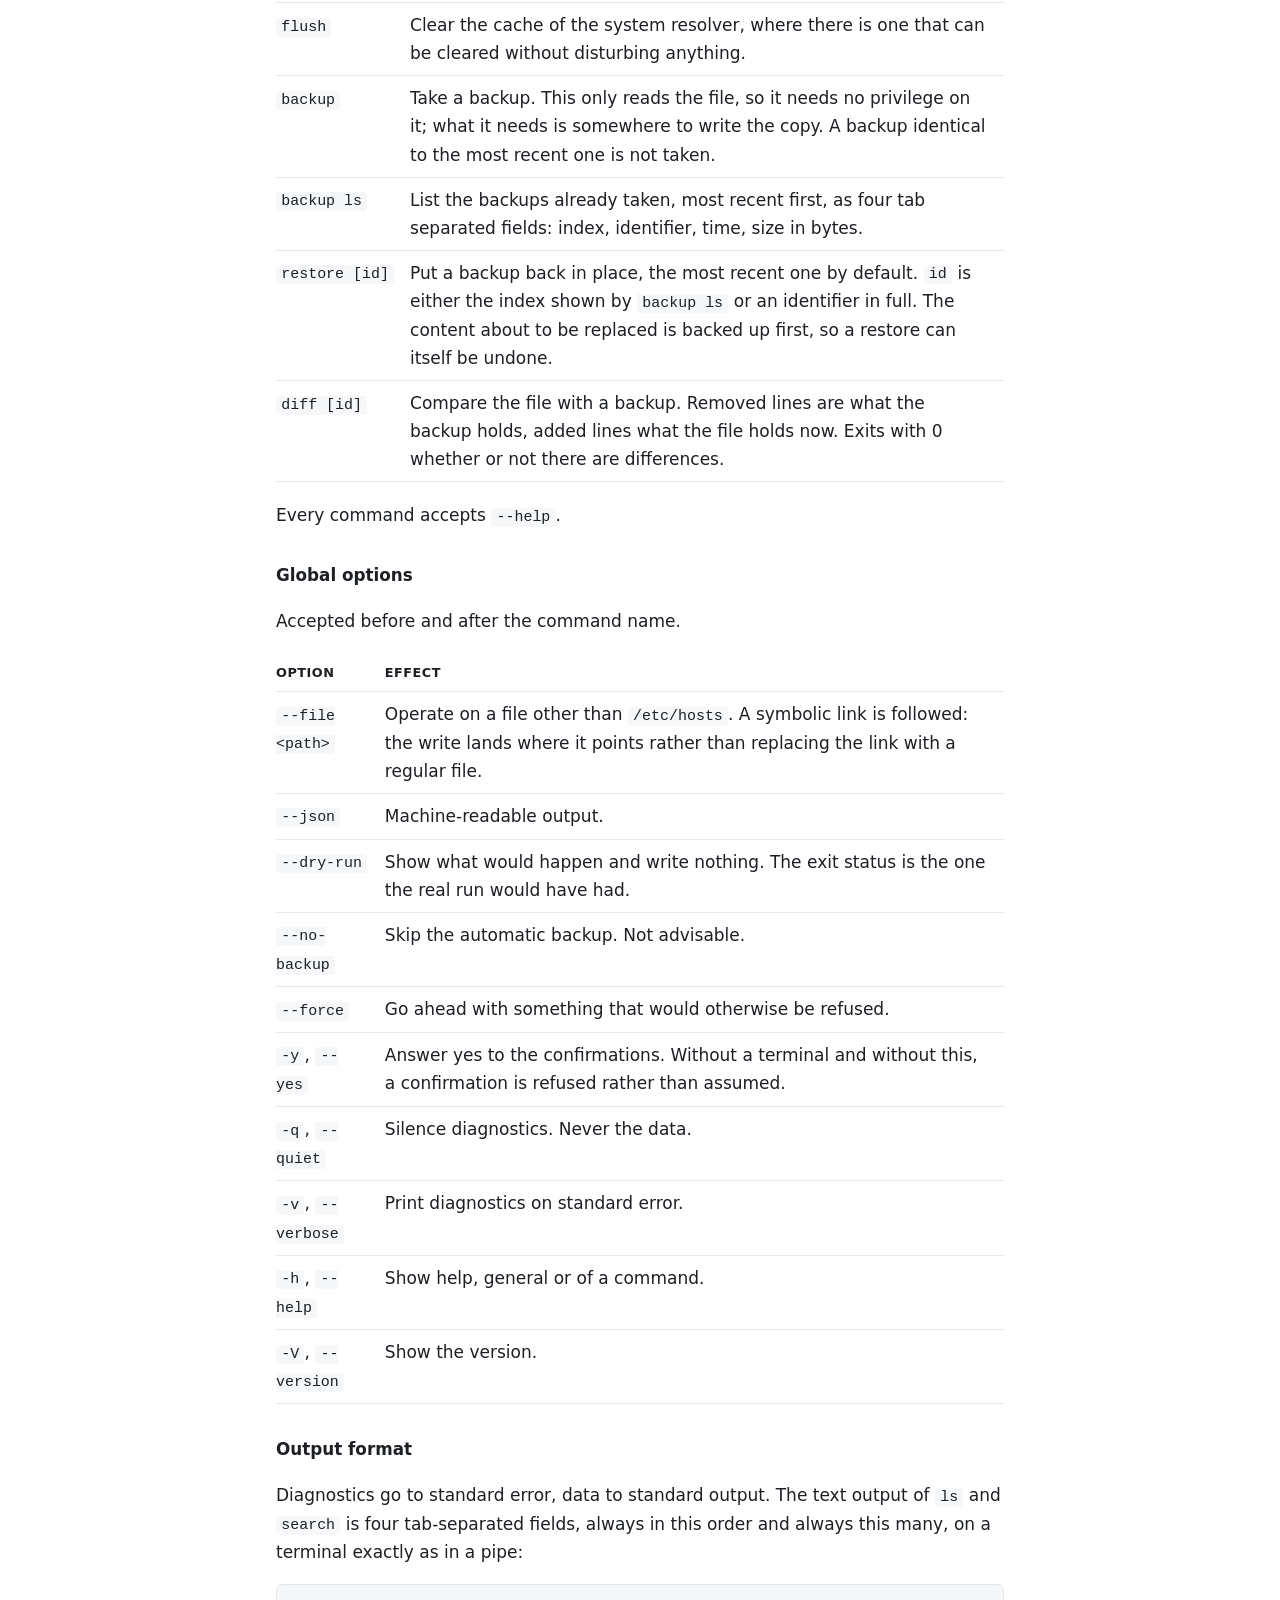
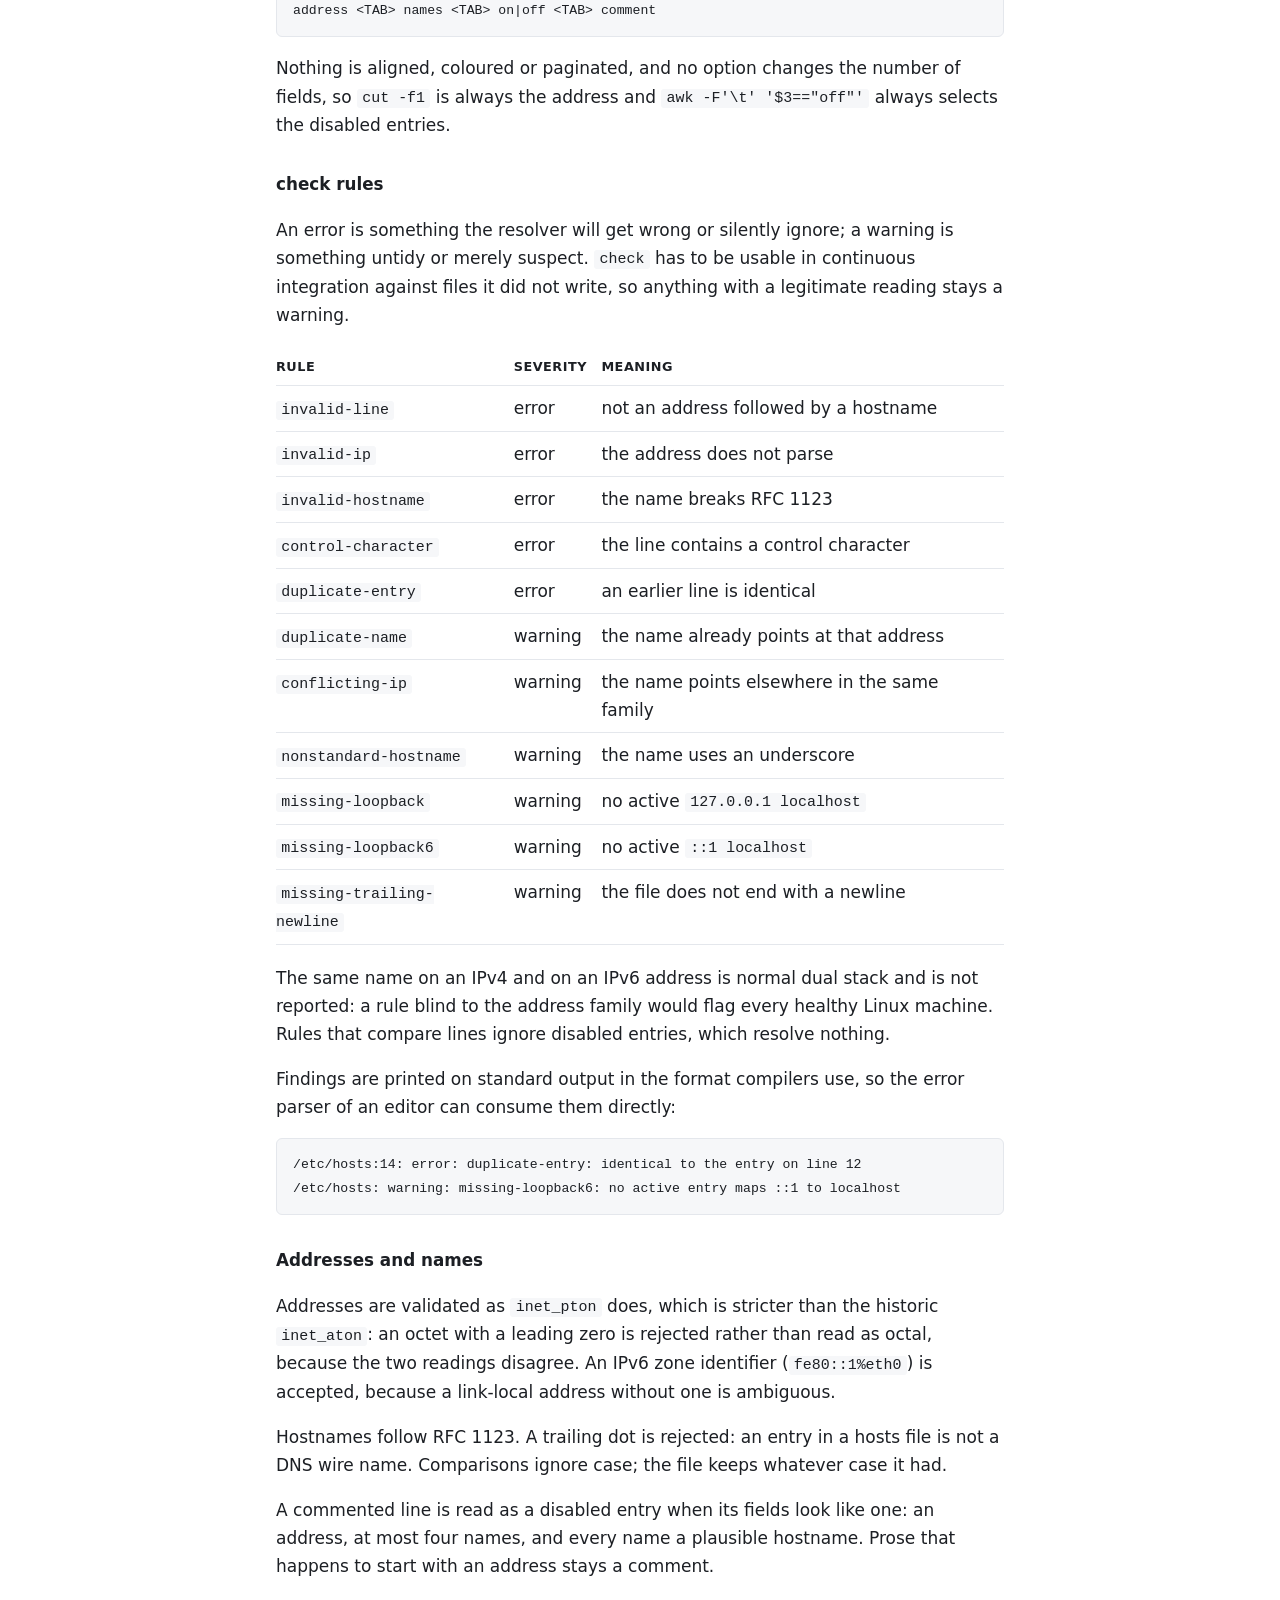
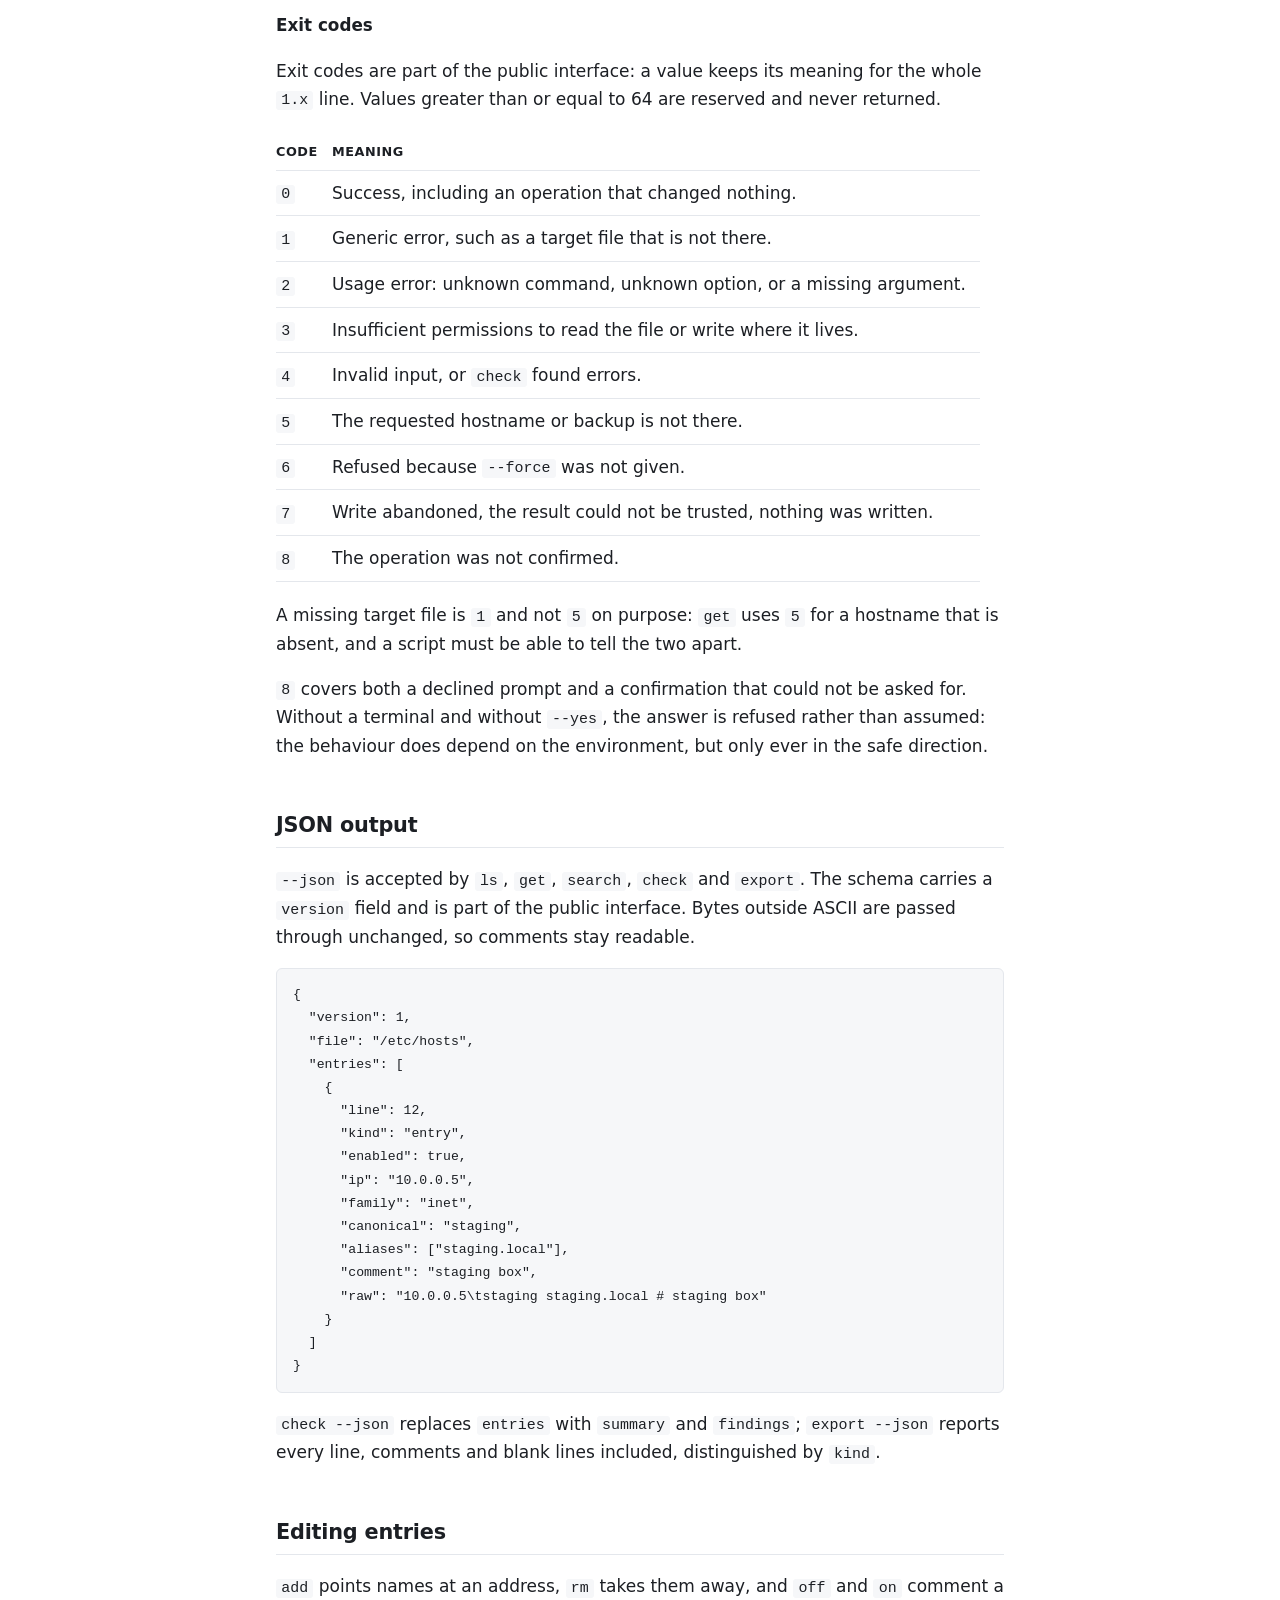
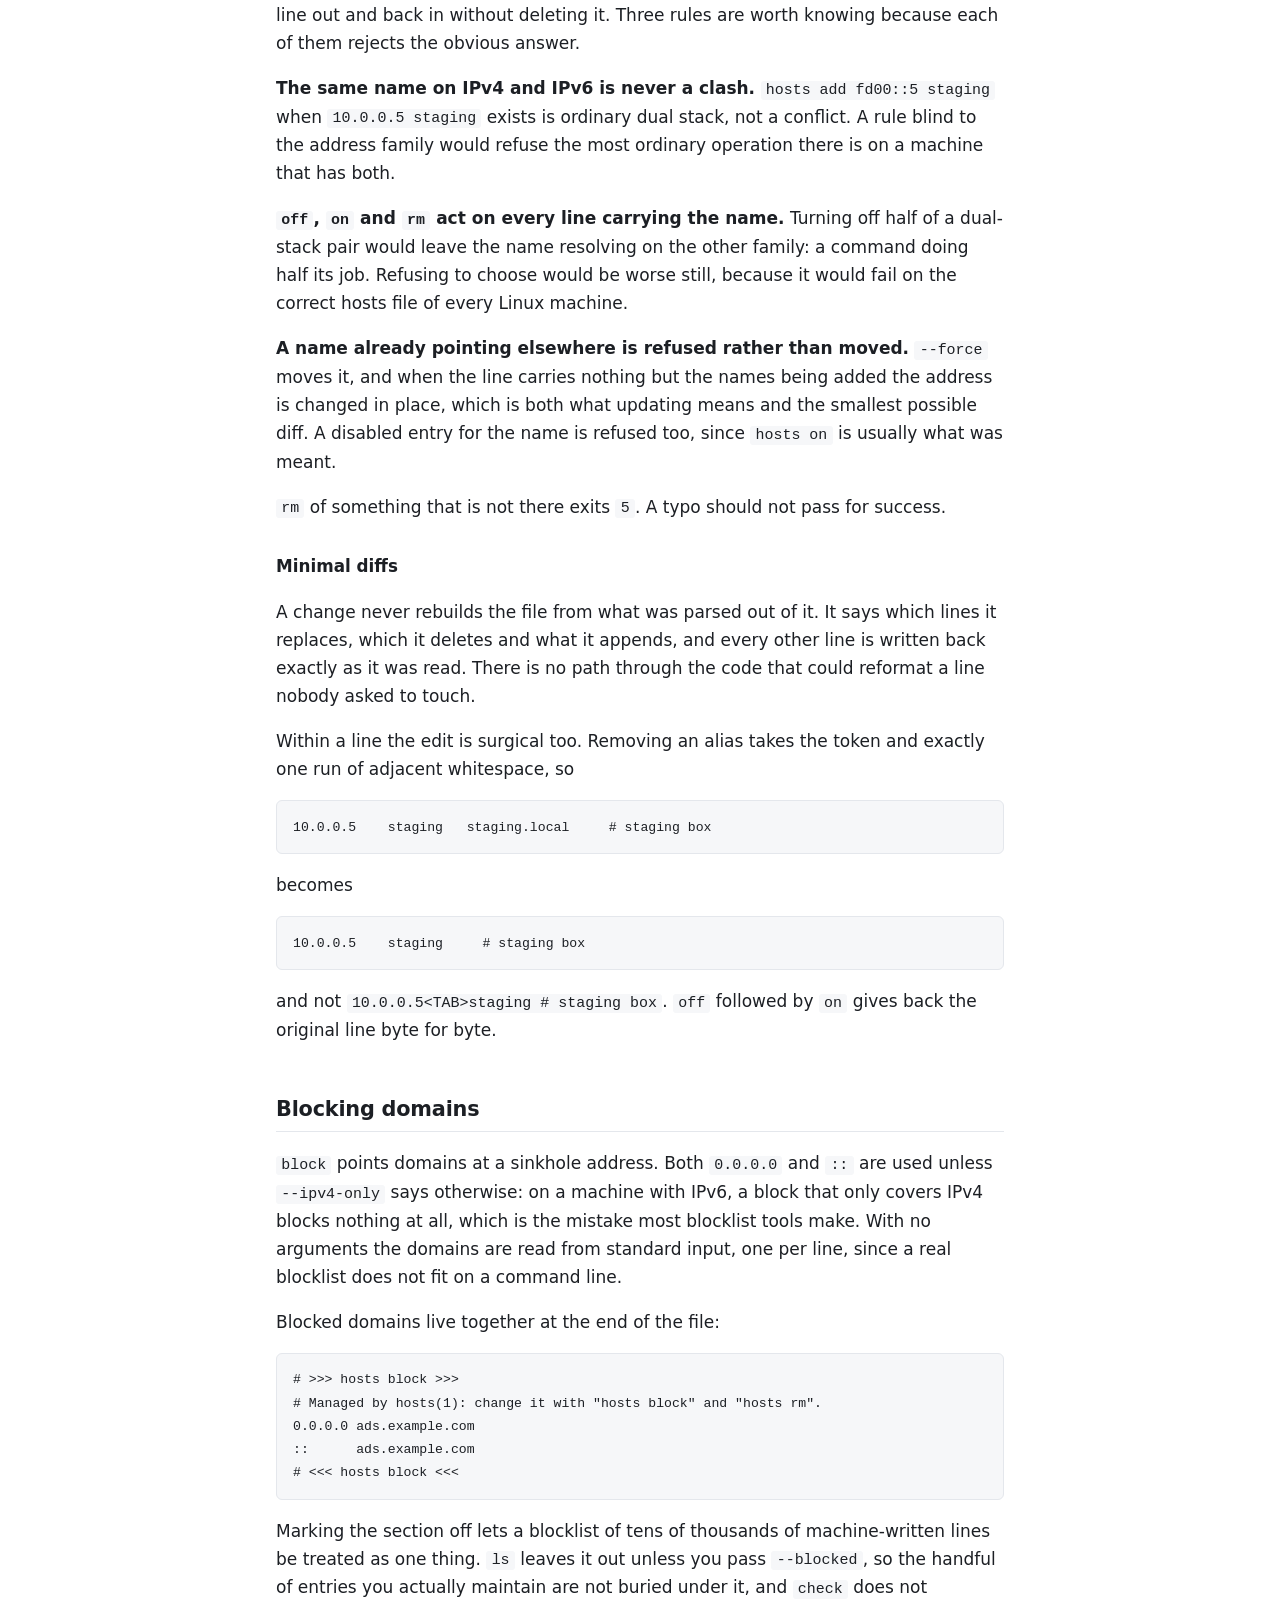
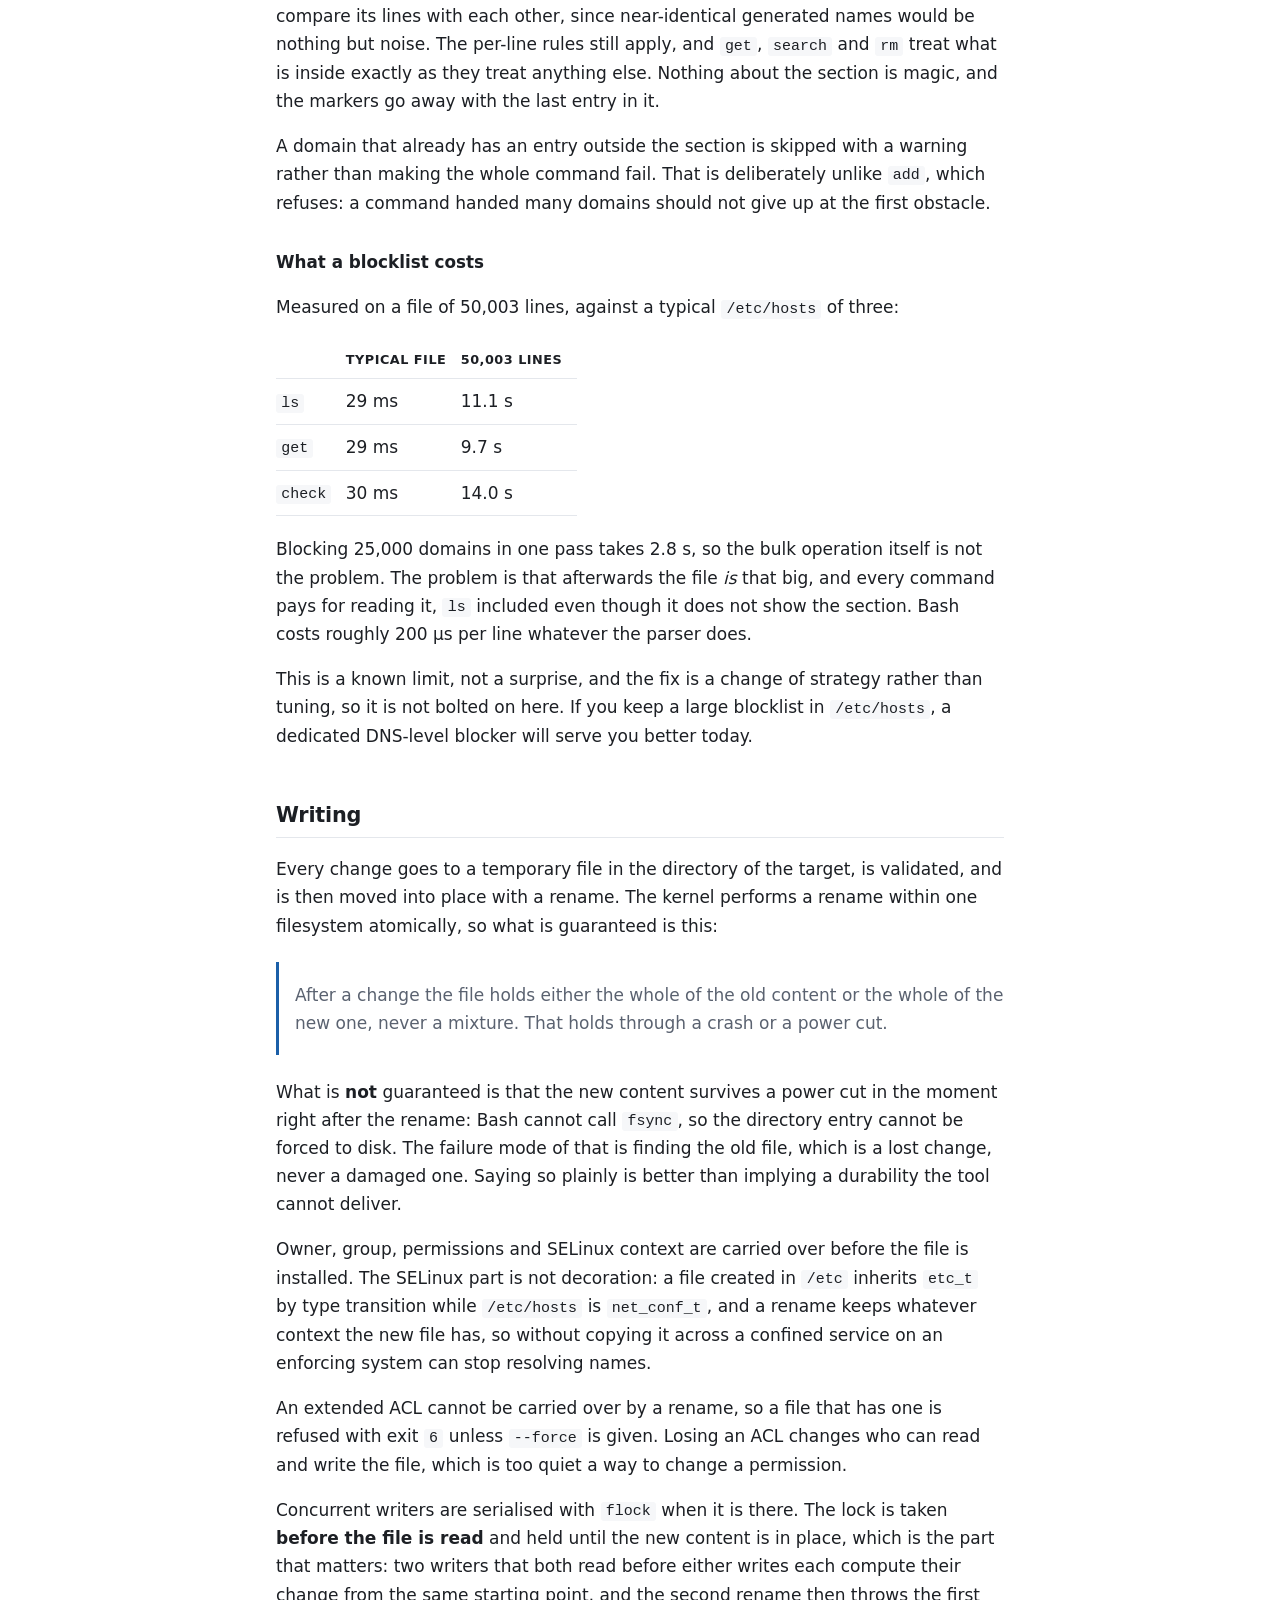
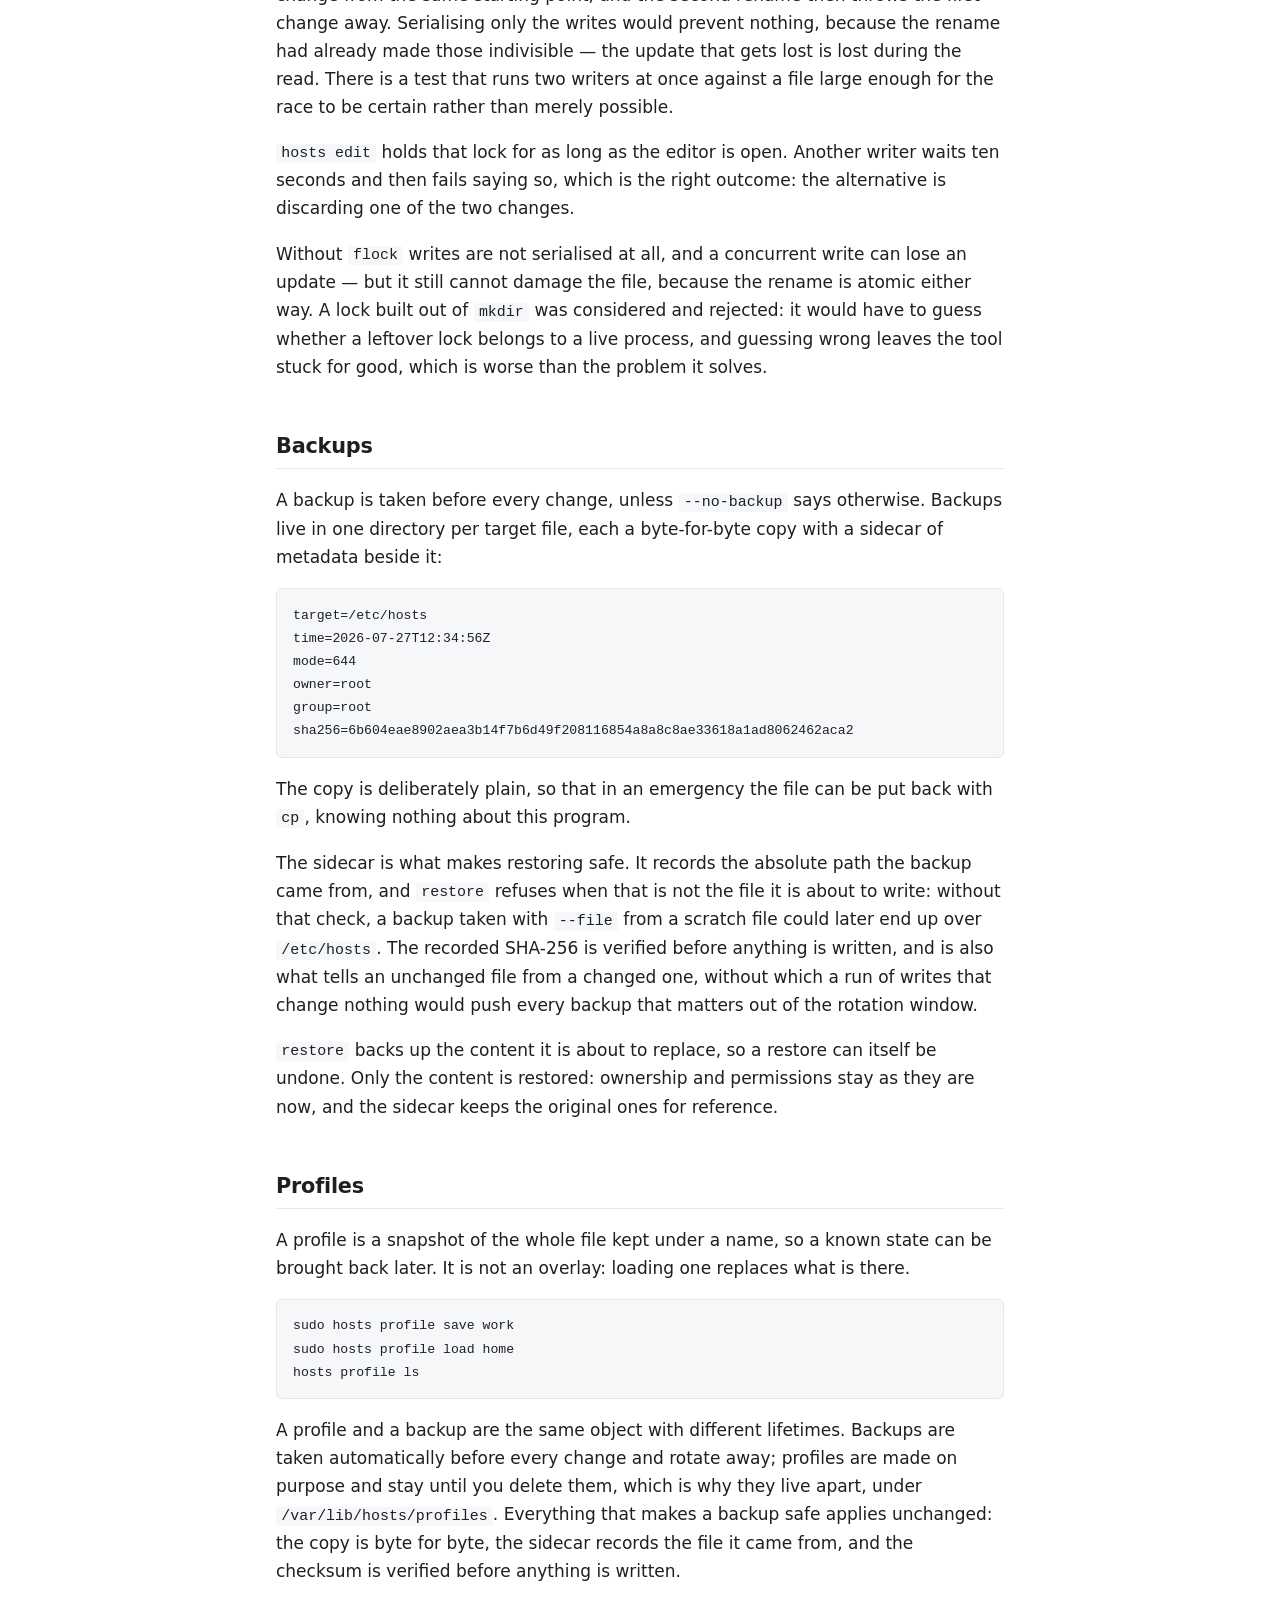
==== commit b64dd7cc: "fix(docs): make the navigation bar stick for the whole document A sticky element is confined to its " ====
--- a/docs/index.html
+++ b/docs/index.html
@@ -57,19 +57,20 @@
         </figcaption>
       </figure>
 
-      <nav>
-        <a href="#installation">Install</a>
-        <a href="#usage">Usage</a>
-        <a href="#reference">Commands</a>
-        <a href="#editing">Editing</a>
-        <a href="#writing">Writing</a>
-        <a href="#backups">Backups</a>
-        <a href="#profiles">Profiles</a>
-        <a href="#configuration">Config</a>
-        <a href="changelog.html">Changelog</a>
-        <a href="https://github.com/n36l3c7/hosts-cli">Source</a>
-      </nav>
     </header>
+
+    <nav>
+      <a href="#installation">Install</a>
+      <a href="#usage">Usage</a>
+      <a href="#reference">Commands</a>
+      <a href="#editing">Editing</a>
+      <a href="#writing">Writing</a>
+      <a href="#backups">Backups</a>
+      <a href="#profiles">Profiles</a>
+      <a href="#configuration">Config</a>
+      <a href="changelog.html">Changelog</a>
+      <a href="https://github.com/n36l3c7/hosts-cli">Source</a>
+    </nav>
 
     <main>
       <h2 id="overview">Overview</h2>
--- a/docs/style.css
+++ b/docs/style.css
@@ -10,6 +10,11 @@
   --accent: #1b5fa8;
   --code-bg: #f6f7f9;
   --button-bg: #ffffff;
+
+  /* The navigation bar is one line tall and says so, so that the offset which
+     keeps an anchored heading clear of it is derived from its height rather
+     than guessed at and left to drift. */
+  --nav-height: 3rem;
 }
 
 @media (prefers-color-scheme: dark) {
@@ -134,22 +139,32 @@
 
 /* --- section navigation ----------------------------------------------- */
 
+/* A sticky element only sticks within its containing block, so this has to be
+   a child of body: nested in the header it would come unstuck the moment the
+   header scrolled past, which is to say immediately. It also stays on one line
+   rather than wrapping, because a bar whose height depends on the width of the
+   window cannot have a matching scroll offset. */
 nav {
   position: sticky;
   top: 0;
   z-index: 10;
+  height: var(--nav-height);
   margin: 2.5rem -1.25rem 0;
-  padding: 0.7rem 1.25rem;
+  padding: 0 1.25rem;
   background: var(--bg);
   border-bottom: 1px solid var(--rule);
   display: flex;
-  flex-wrap: wrap;
-  gap: 0.4rem 1.1rem;
-  font-size: 0.92rem;
+  align-items: center;
+  flex-wrap: nowrap;
+  gap: 0.95rem;
+  font-size: 0.88rem;
+  overflow-x: auto;
+  overscroll-behavior-x: contain;
 }
 
 nav a {
   text-decoration: none;
+  white-space: nowrap;
 }
 
 nav a:hover {
@@ -174,7 +189,7 @@
 /* So that following an anchor does not hide the heading behind the nav. */
 h2,
 h3 {
-  scroll-margin-top: 4rem;
+  scroll-margin-top: calc(var(--nav-height) + 0.75rem);
 }
 
 code,
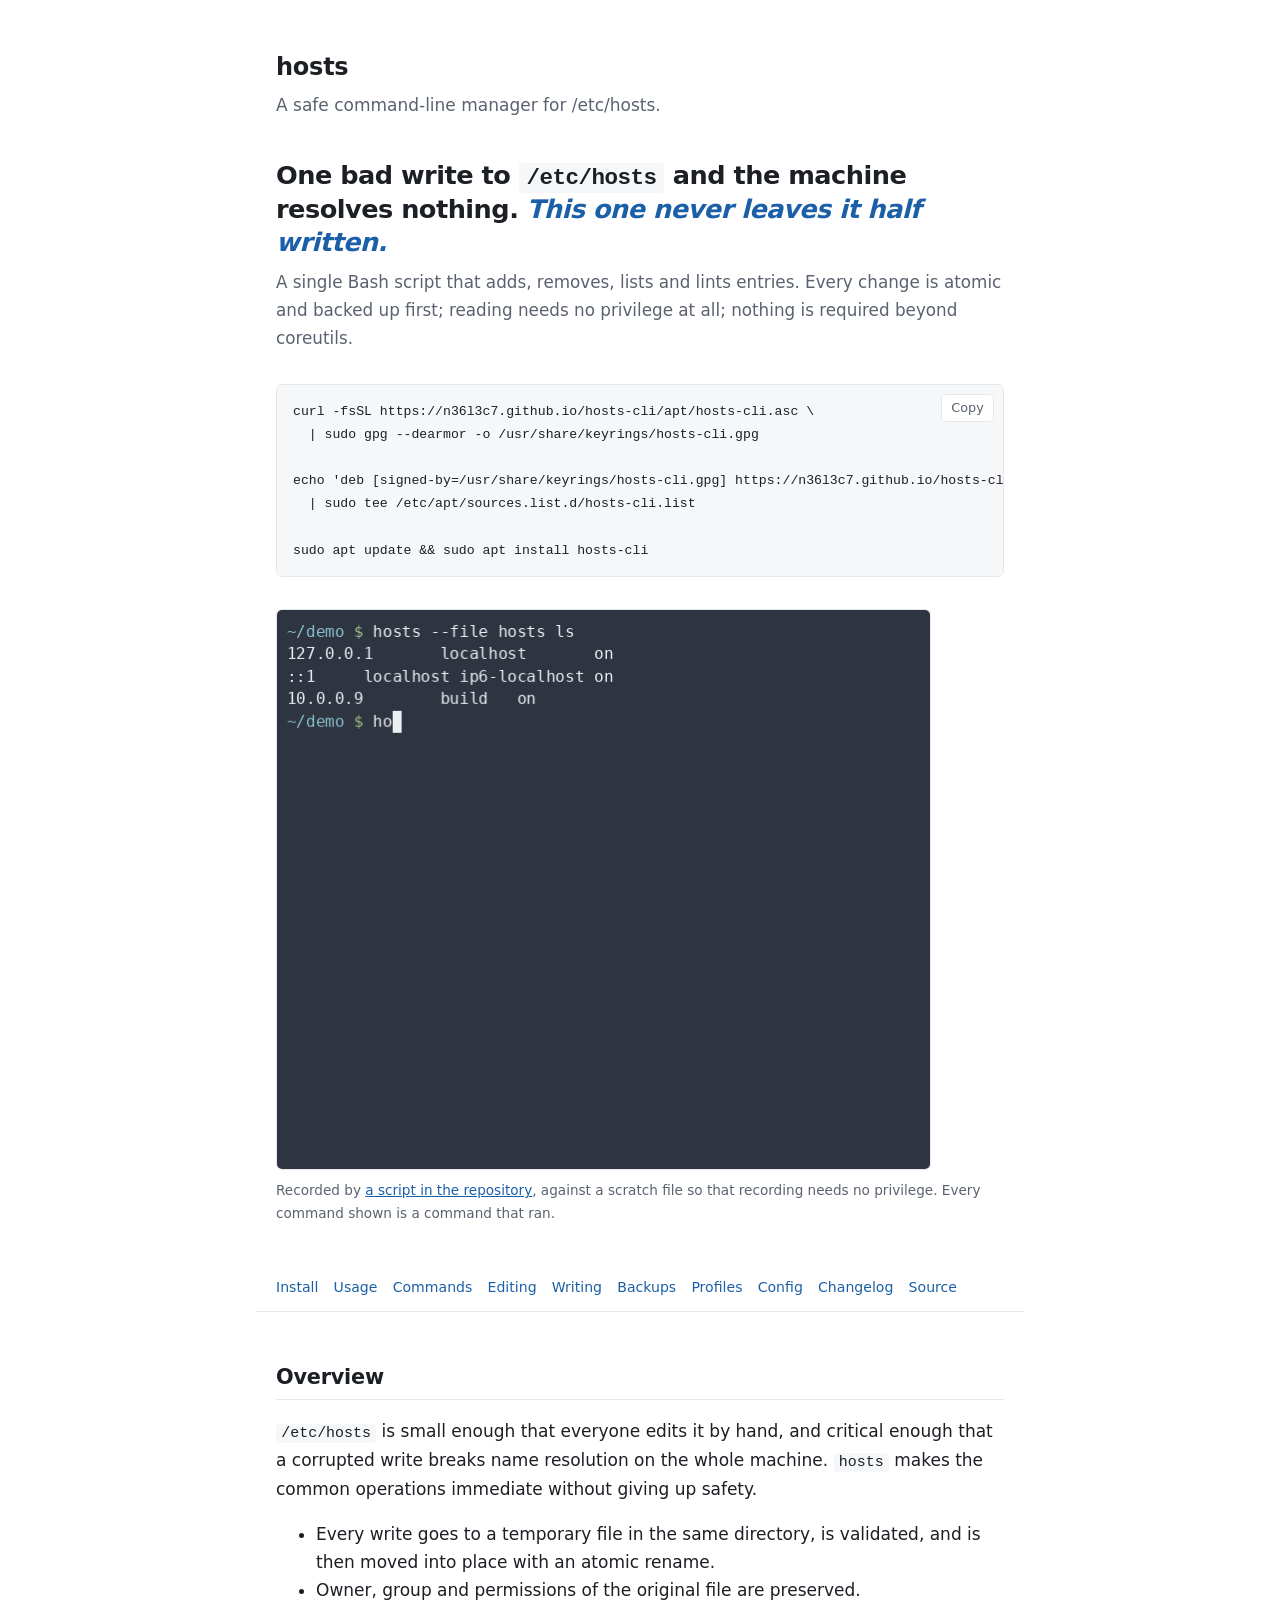
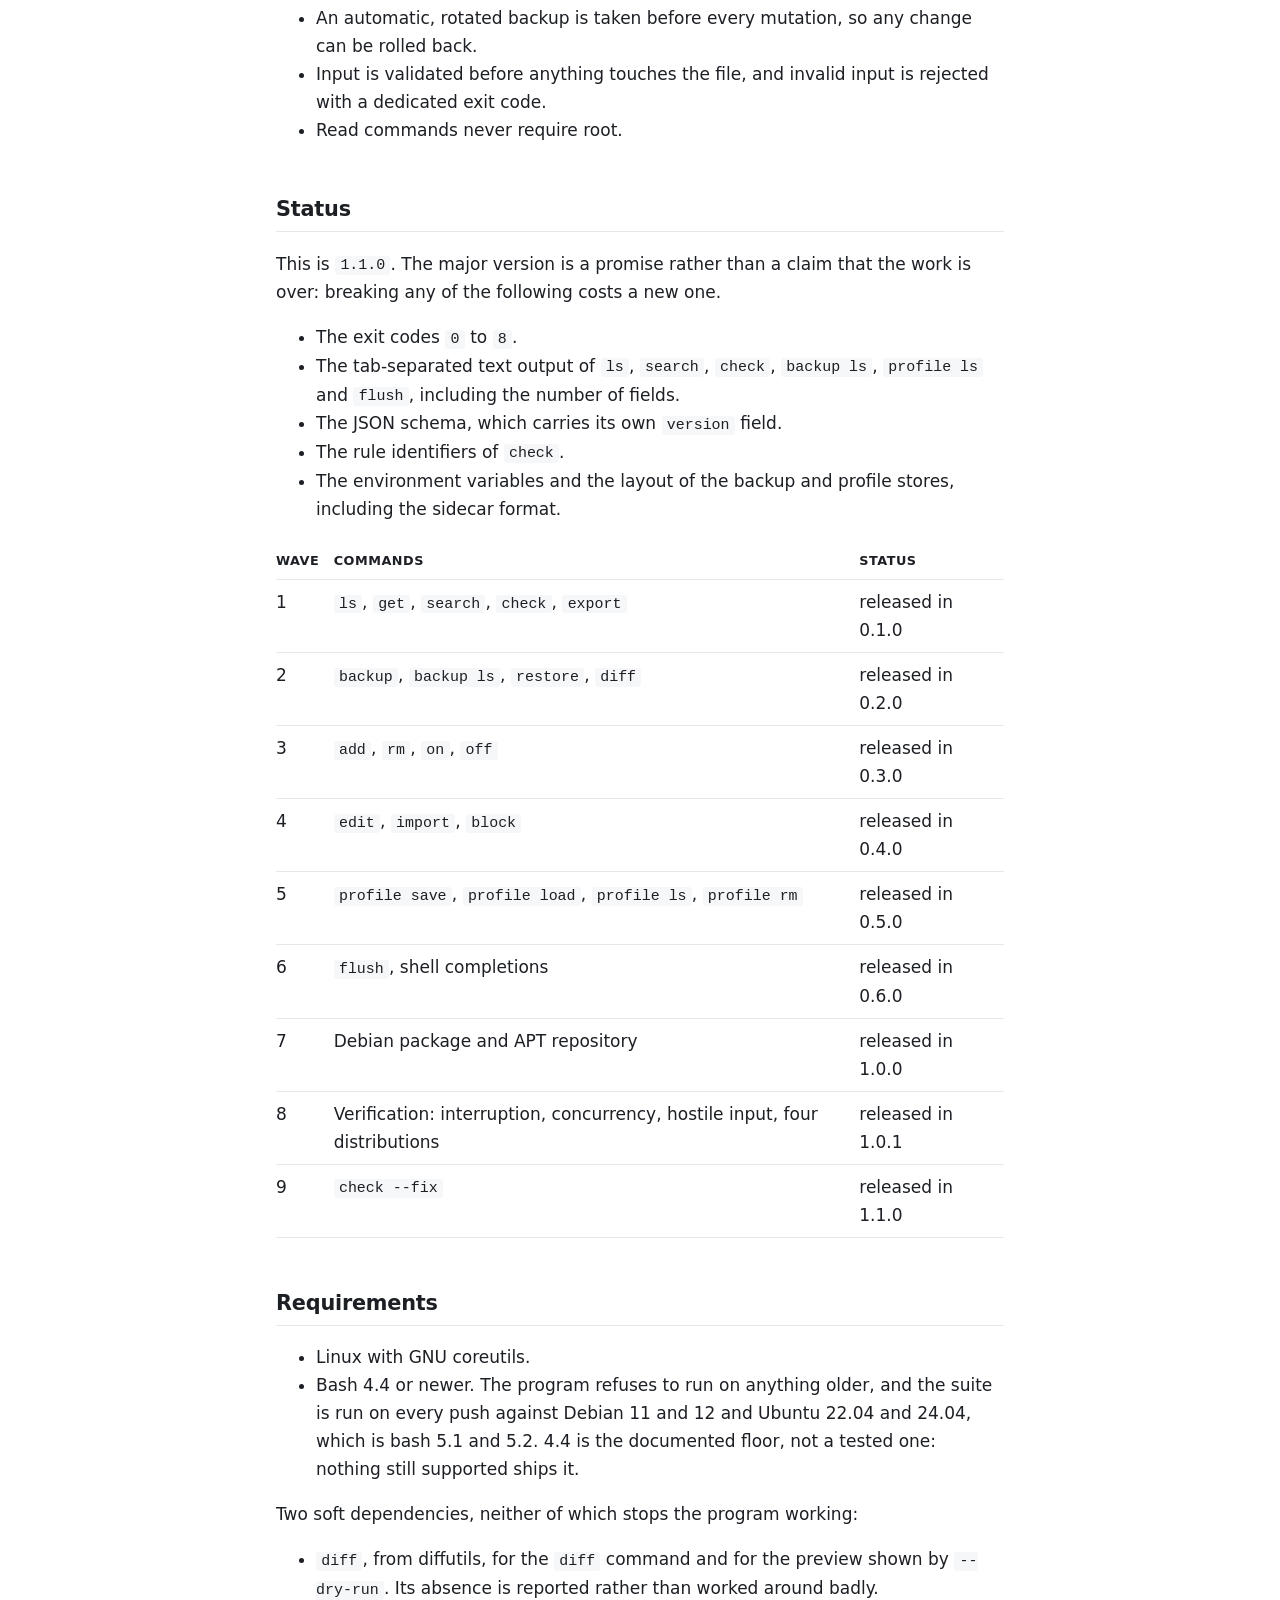
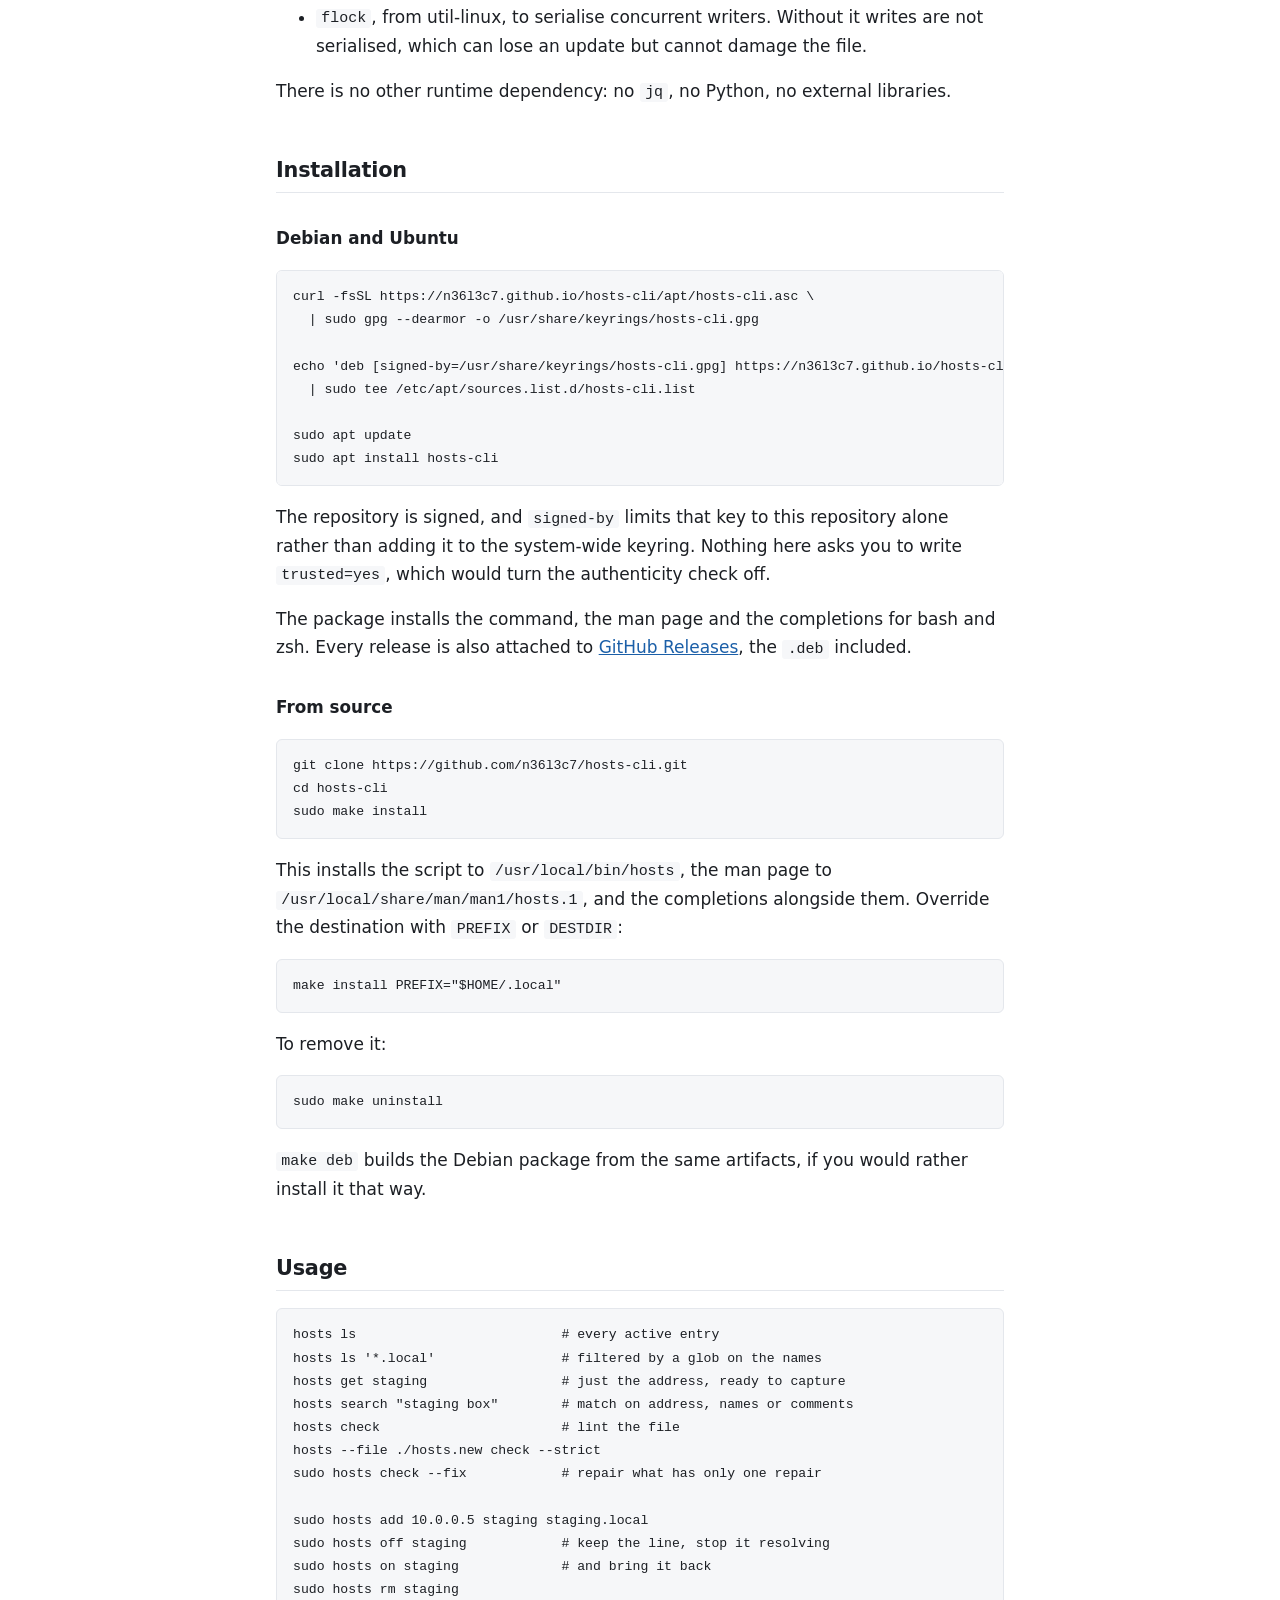
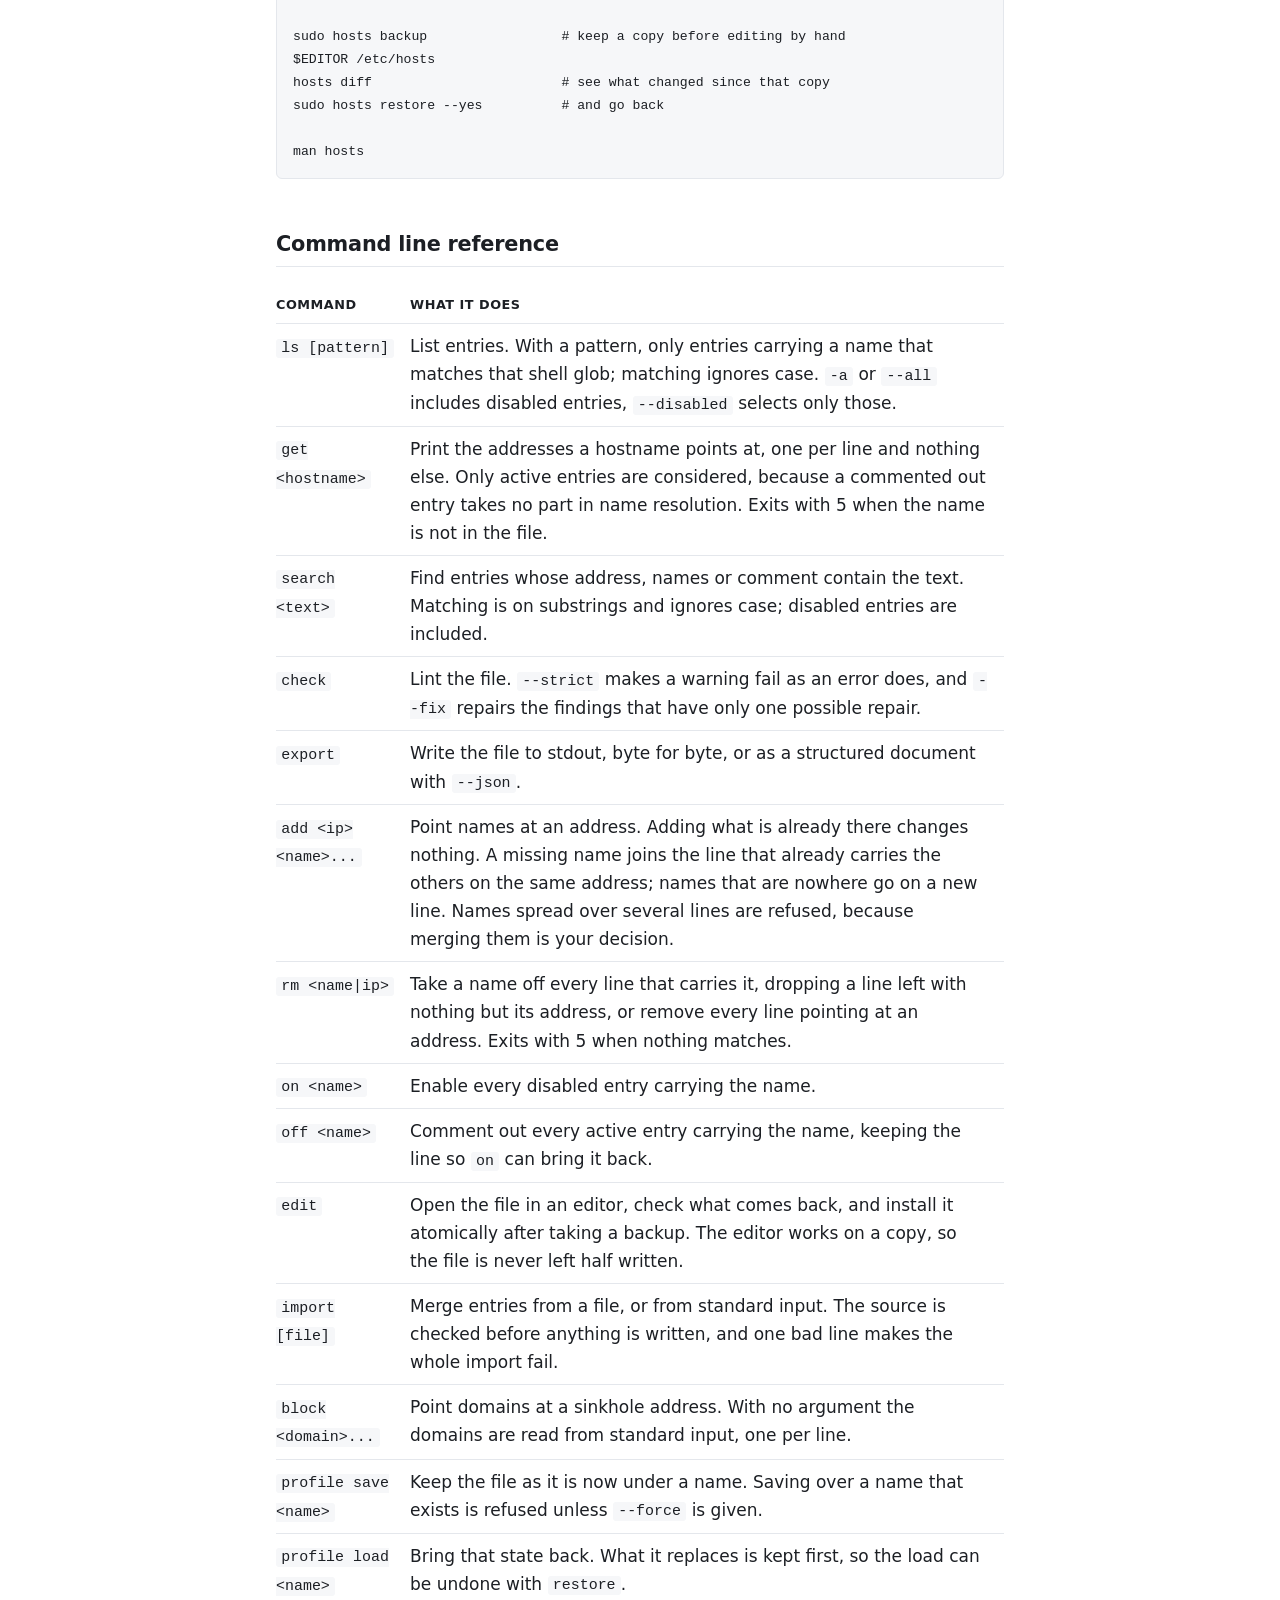
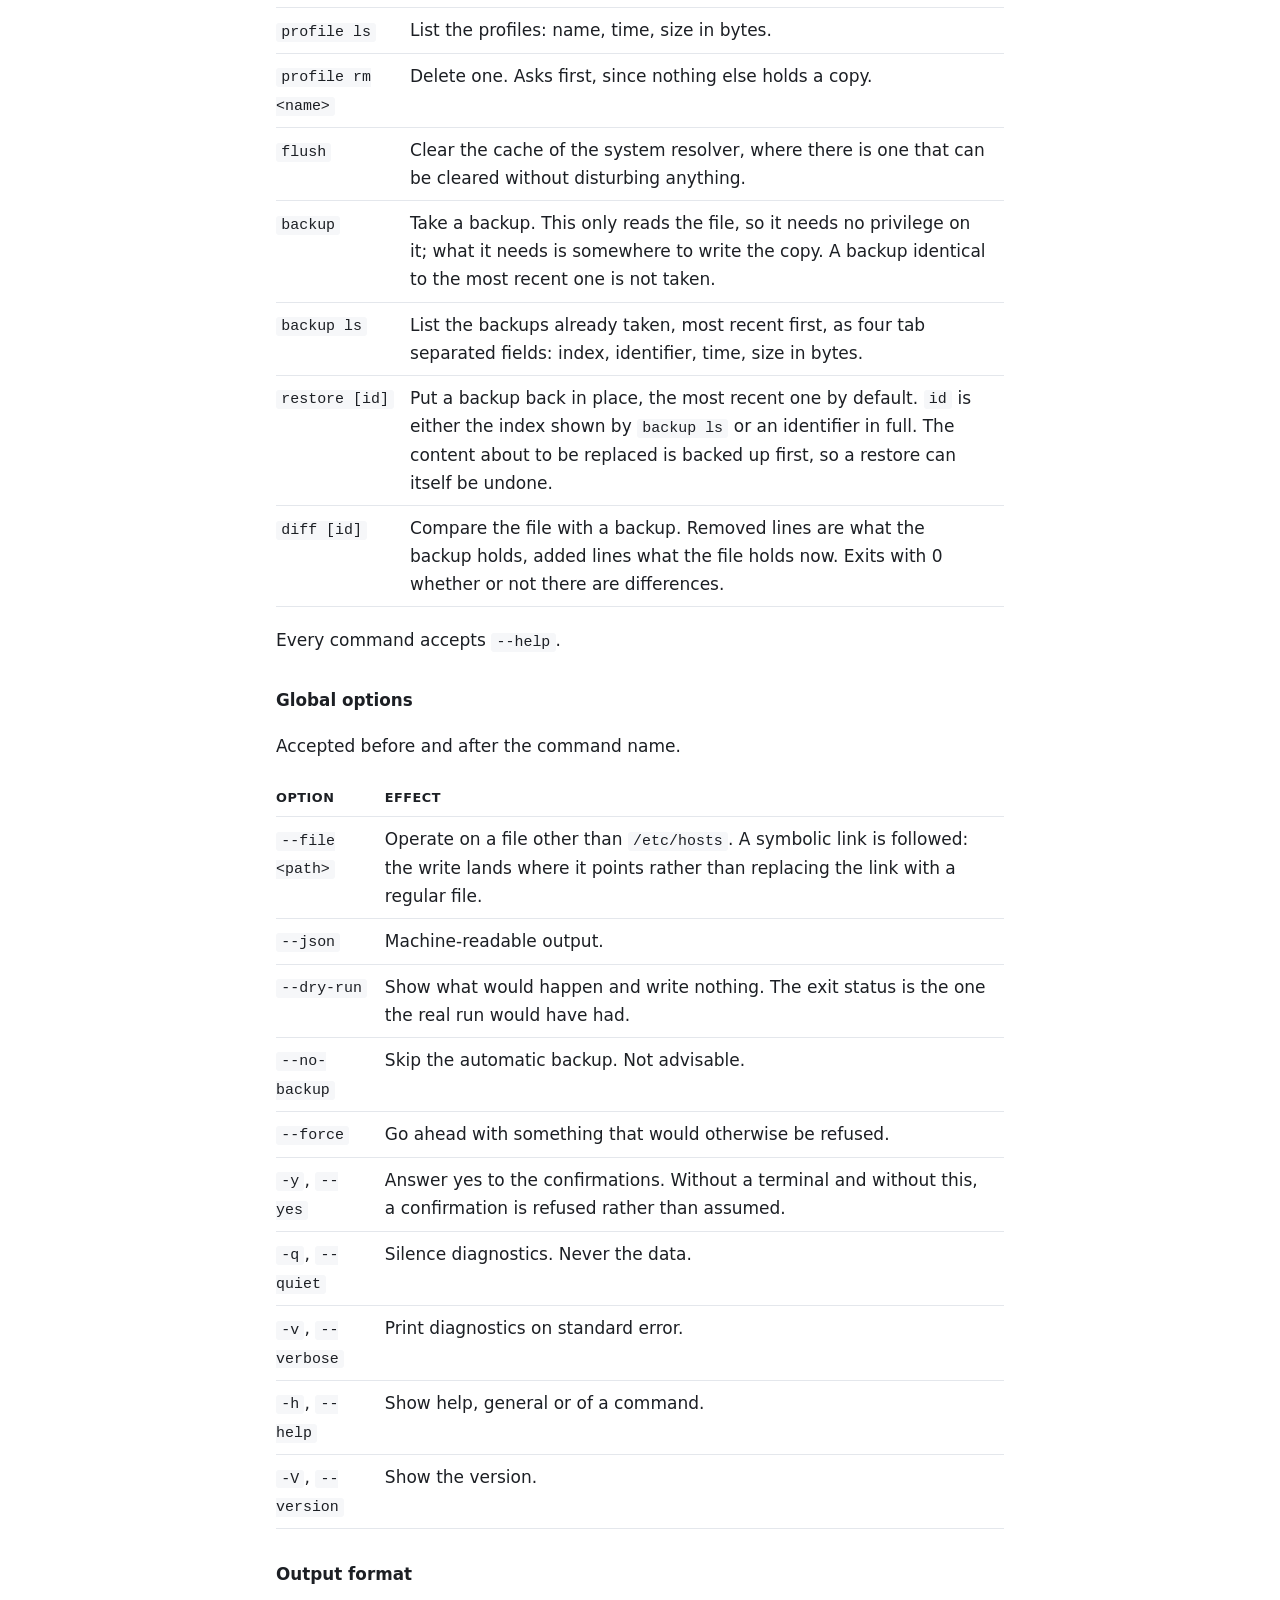
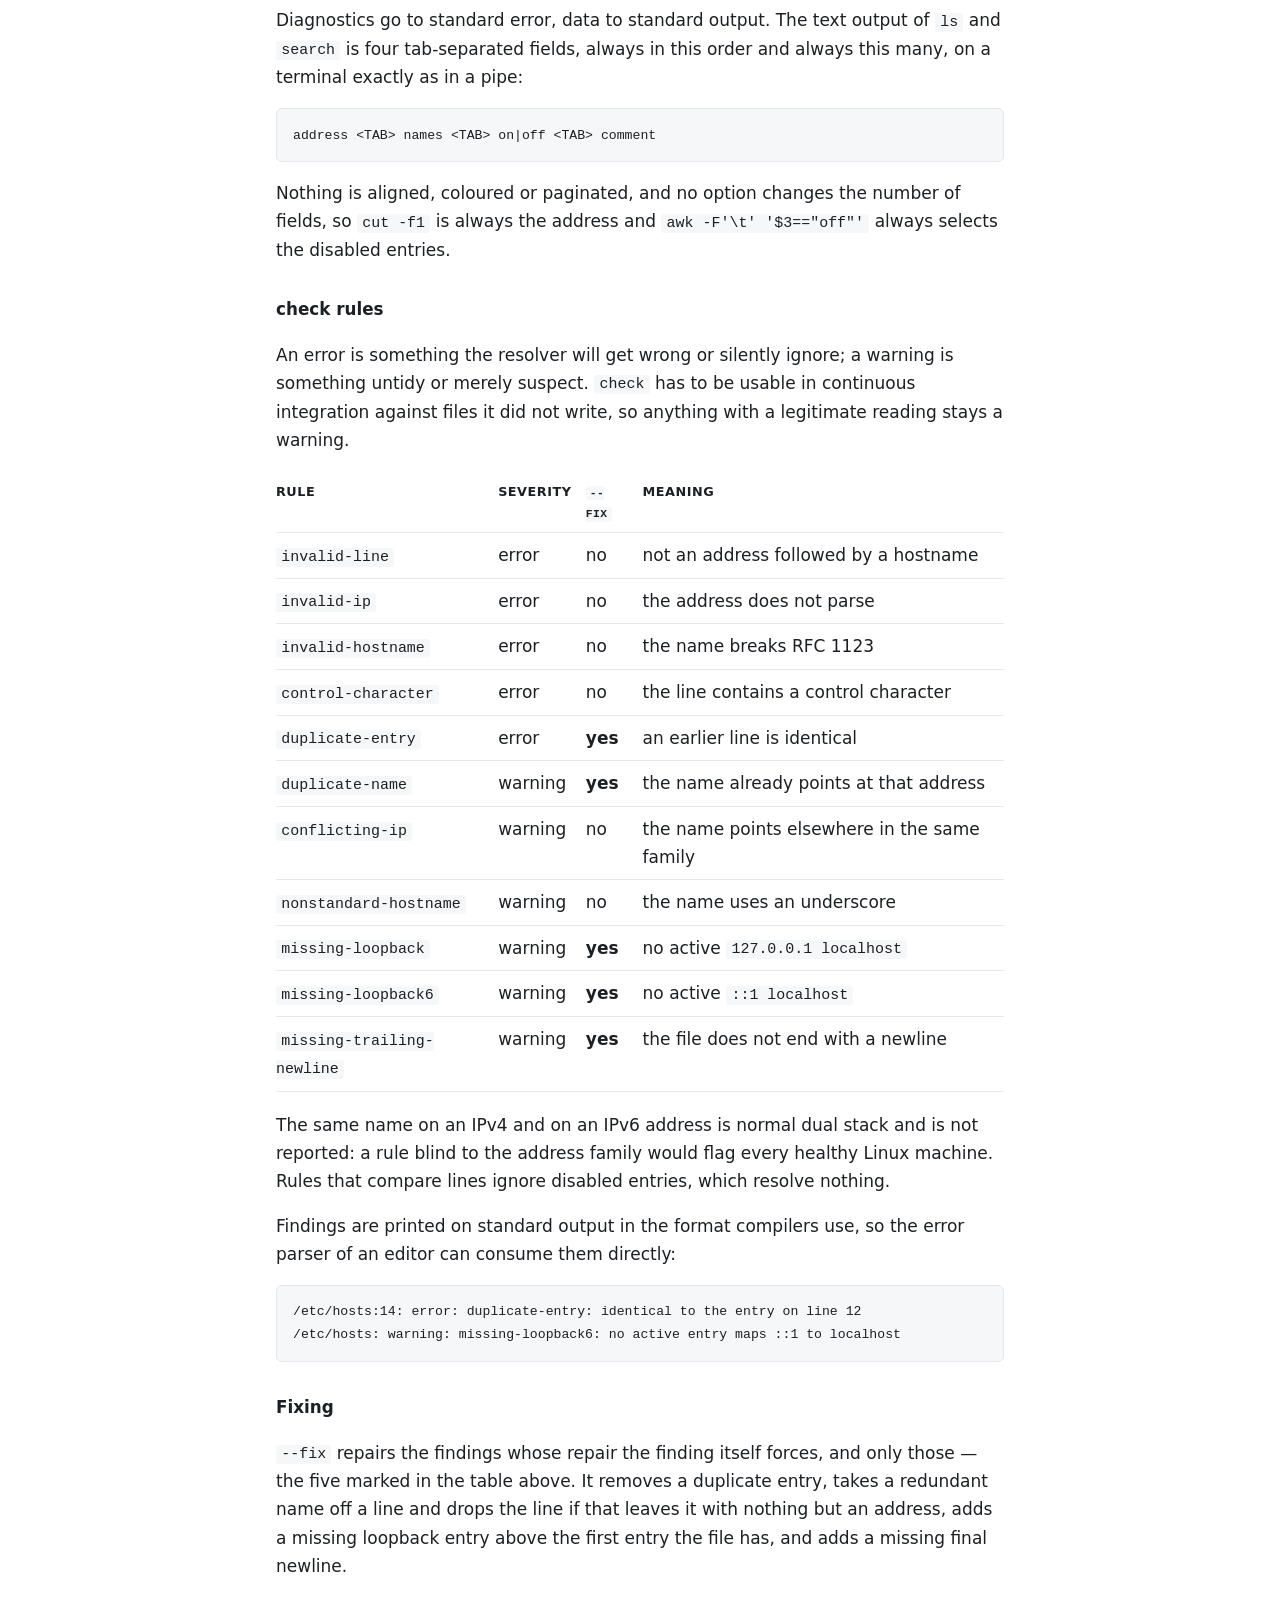
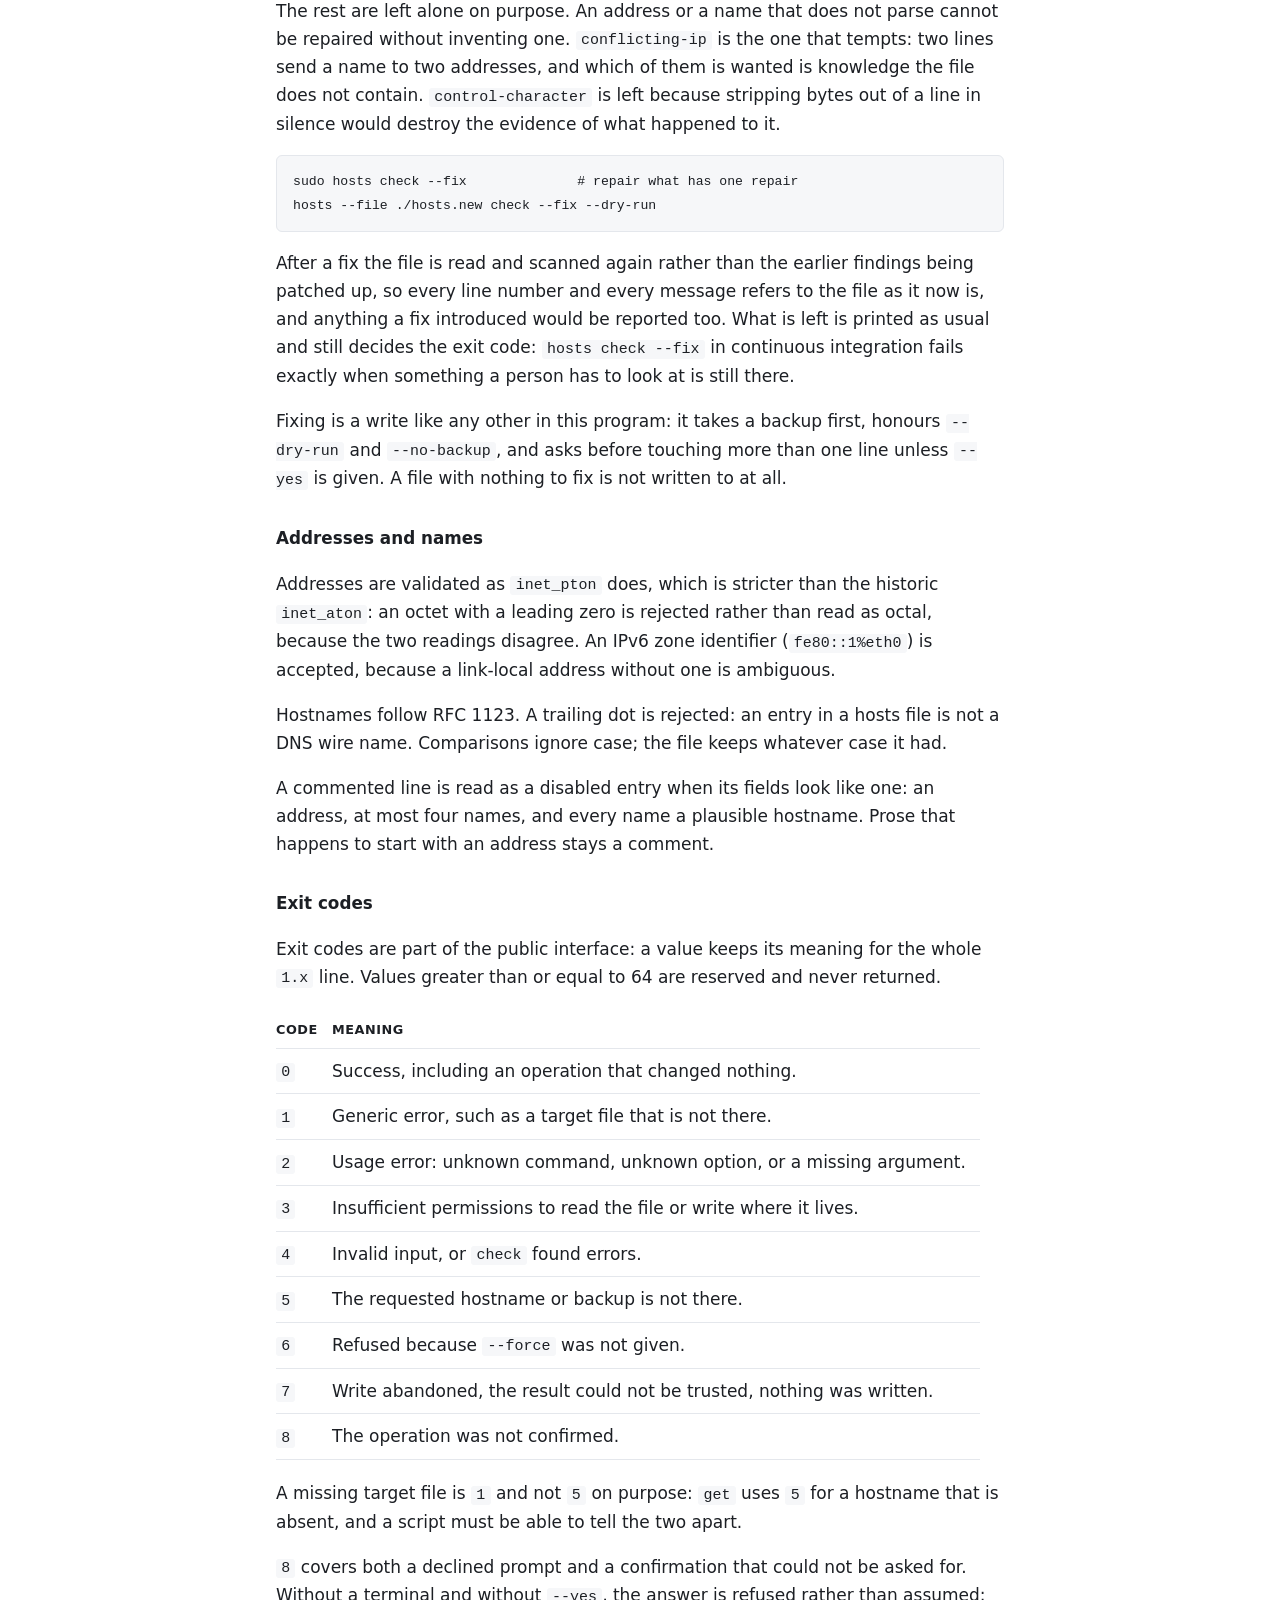
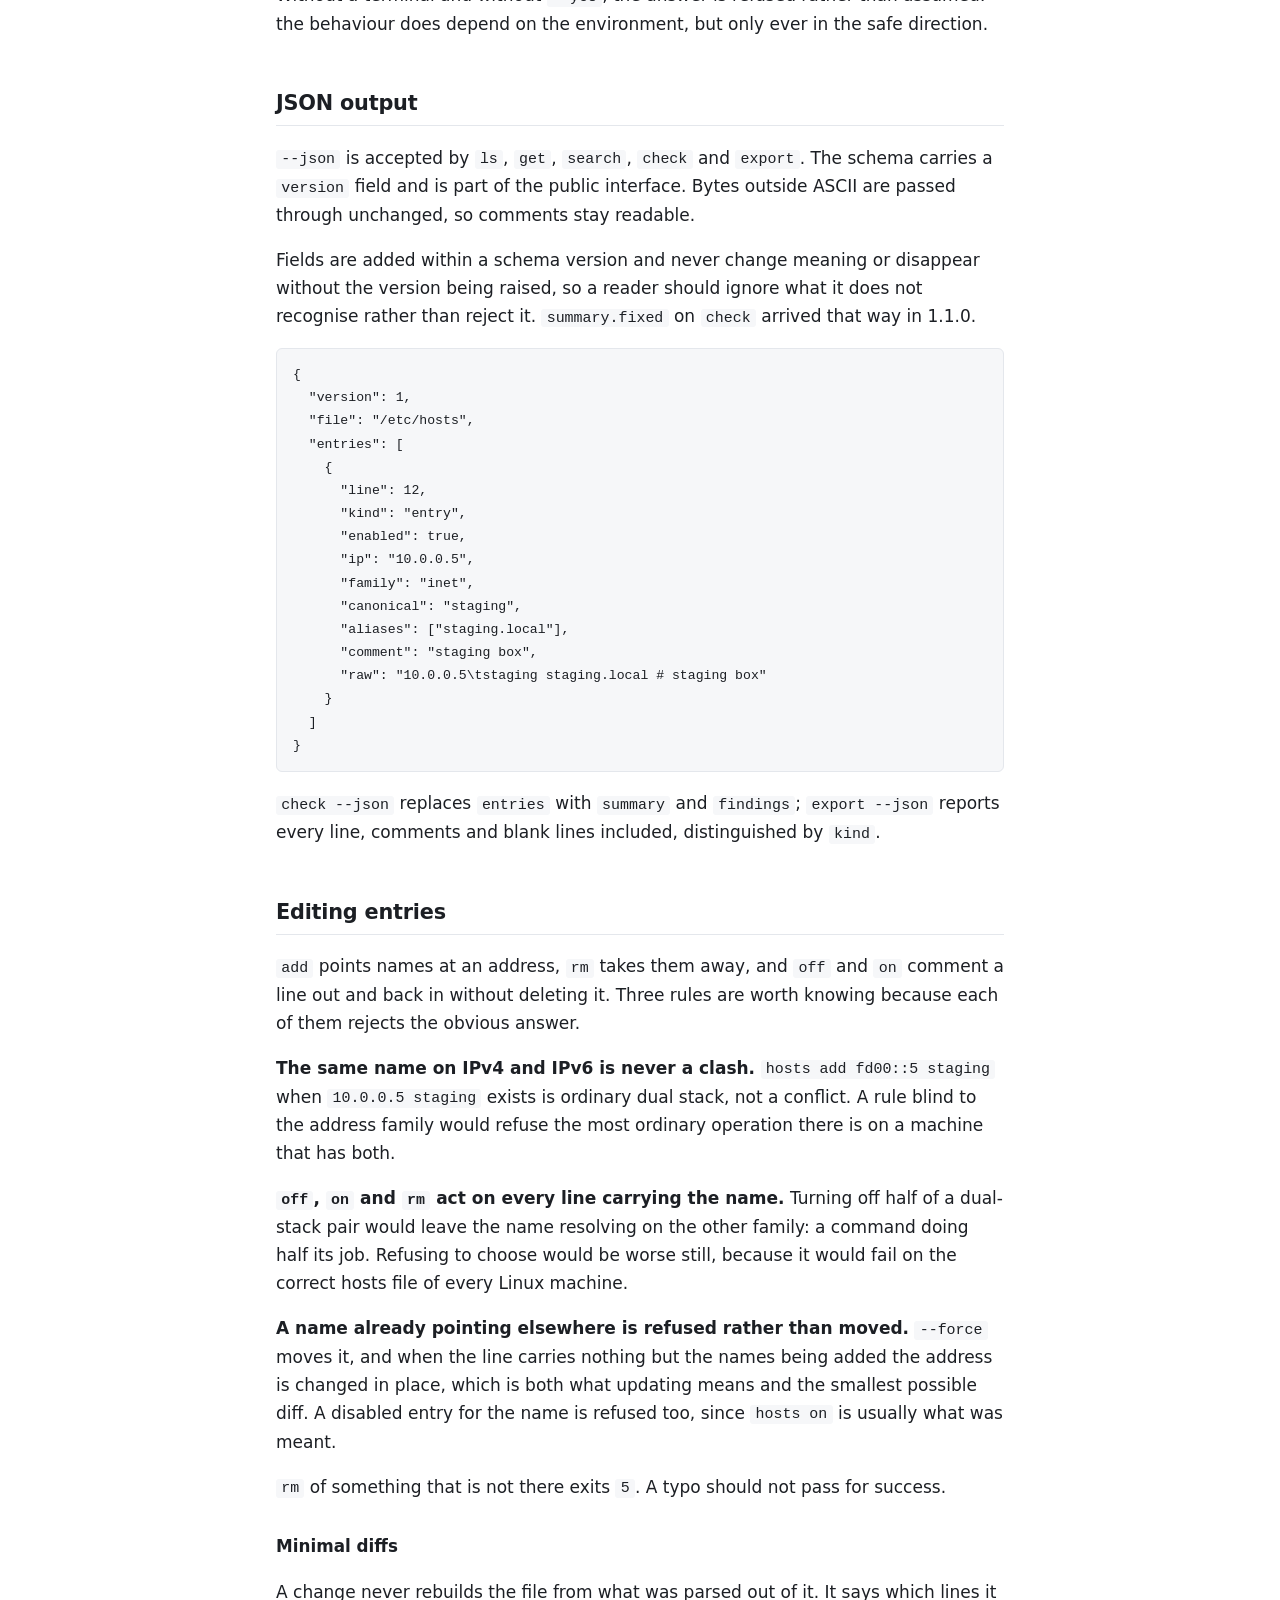
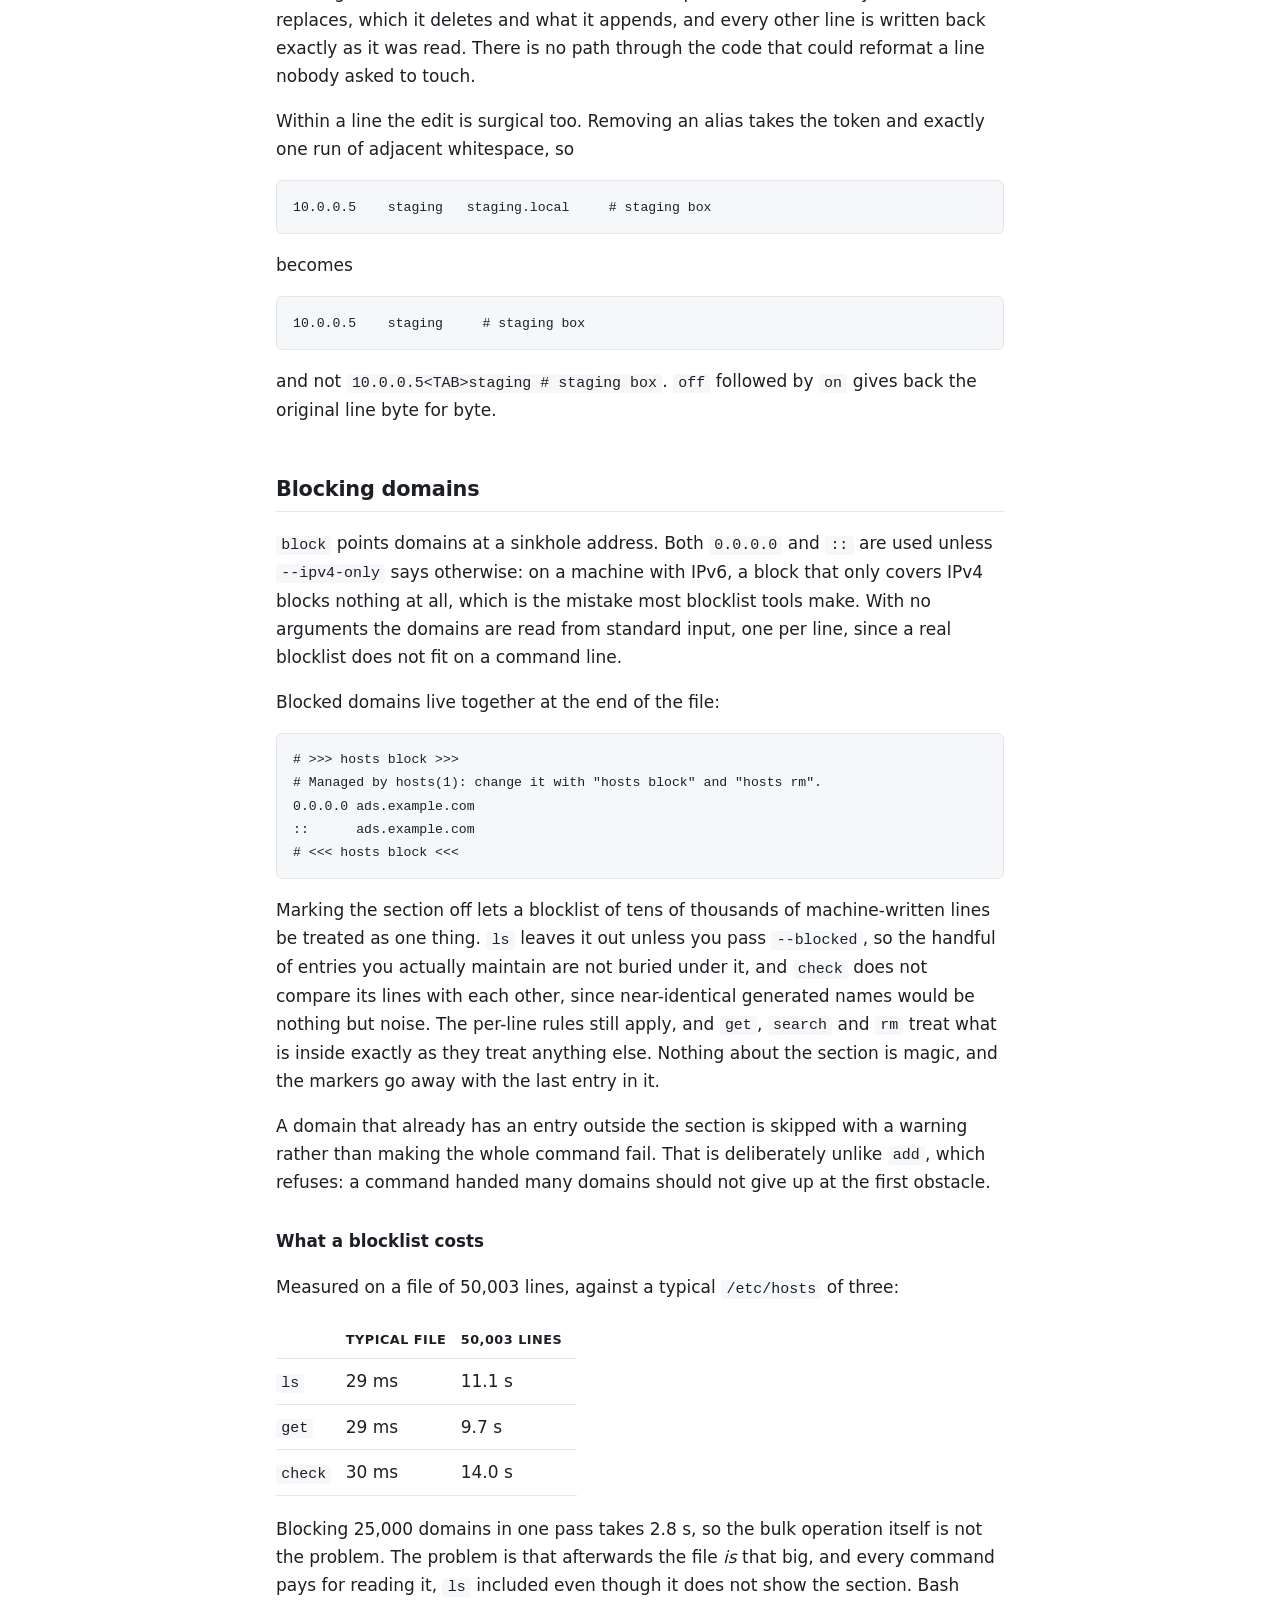
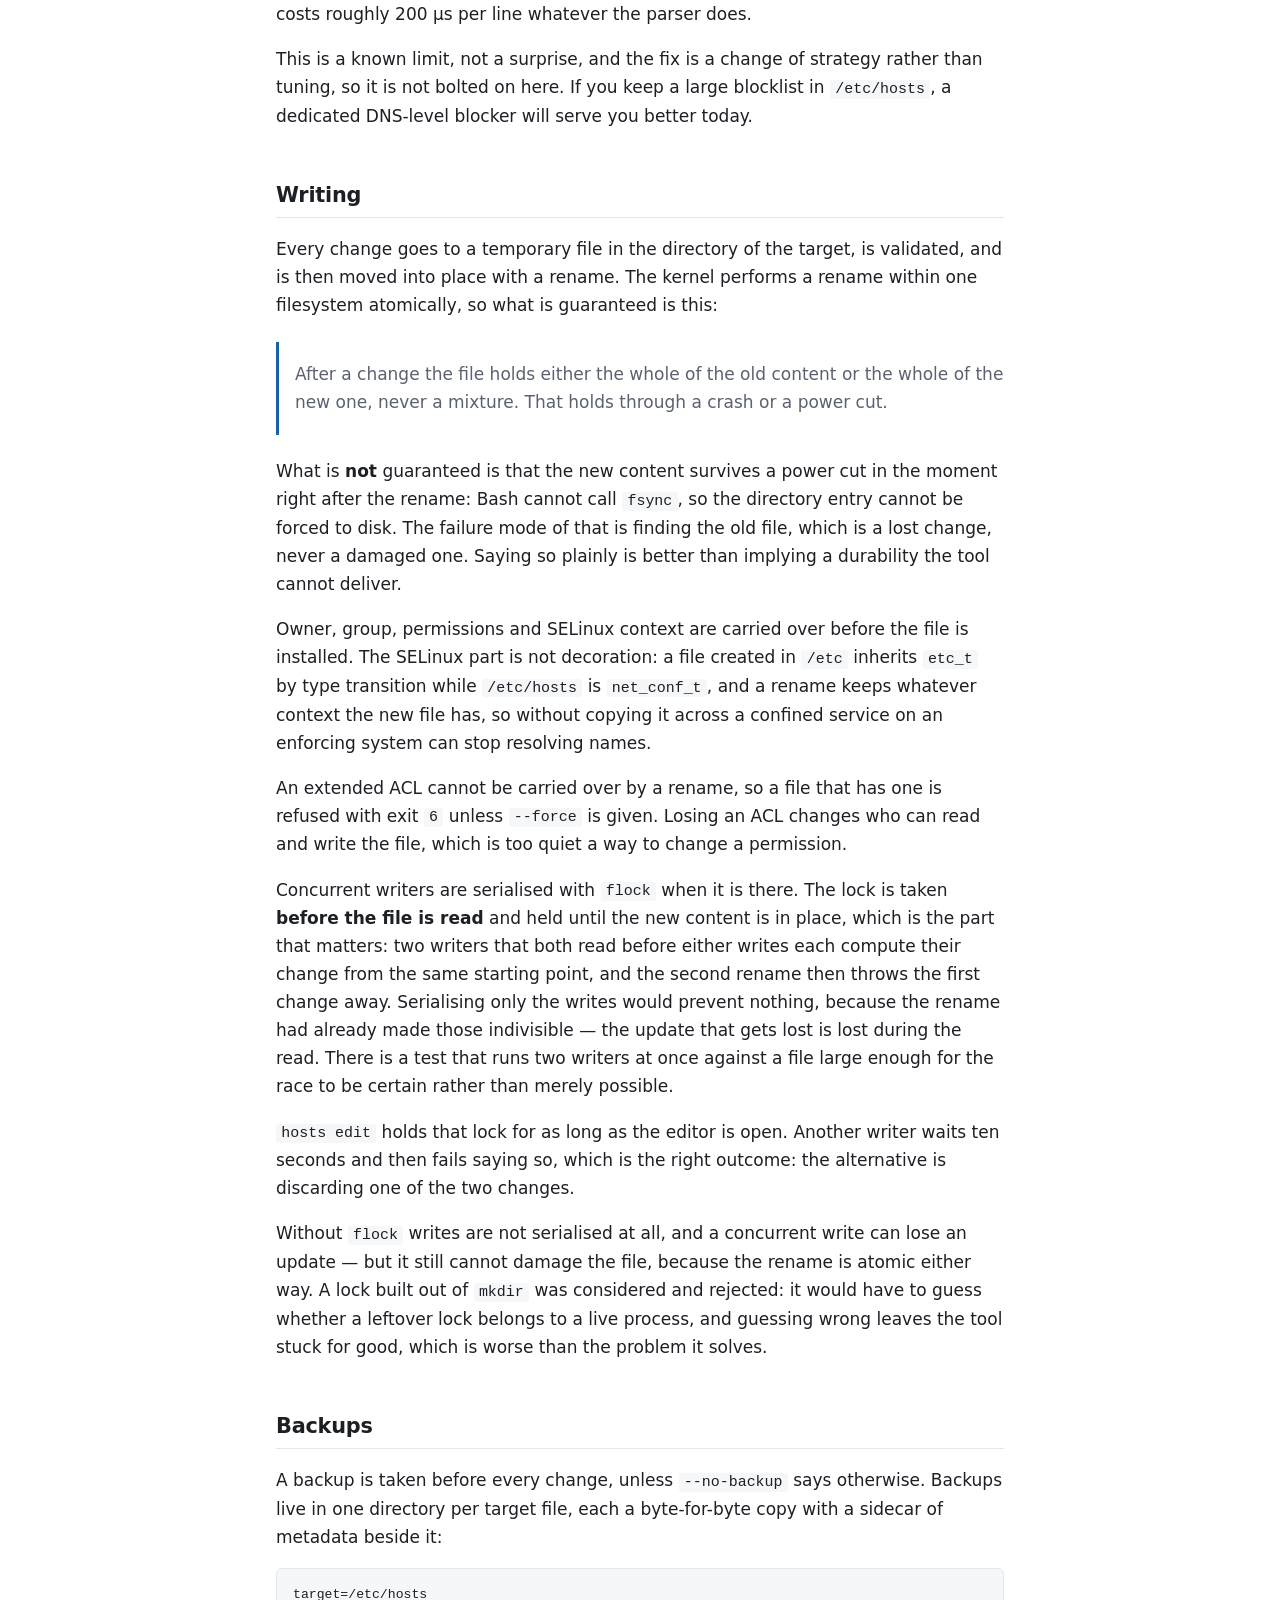
==== commit 6572a8f5: "feat(check): repair the findings that have only one repair check could tell you what was wrong and l" ====
--- a/docs/index.html
+++ b/docs/index.html
@@ -101,7 +101,7 @@
 
       <h2 id="status">Status</h2>
       <p>
-        This is <code>1.0.1</code>. The major version is a promise rather than a
+        This is <code>1.1.0</code>. The major version is a promise rather than a
         claim that the work is over: breaking any of the following costs a new
         one.
       </p>
@@ -173,6 +173,11 @@
             <td>Verification: interruption, concurrency, hostile input,
               four distributions</td>
             <td>released in 1.0.1</td>
+          </tr>
+          <tr>
+            <td>9</td>
+            <td><code>check --fix</code></td>
+            <td>released in 1.1.0</td>
           </tr>
         </tbody>
       </table>
@@ -253,6 +258,7 @@
 hosts search "staging box"        # match on address, names or comments
 hosts check                       # lint the file
 hosts --file ./hosts.new check --strict
+sudo hosts check --fix            # repair what has only one repair
 
 sudo hosts add 10.0.0.5 staging staging.local
 sudo hosts off staging            # keep the line, stop it resolving
@@ -305,7 +311,8 @@
             <td><code>check</code></td>
             <td>
               Lint the file. <code>--strict</code> makes a warning fail as an
-              error does.
+              error does, and <code>--fix</code> repairs the findings that have
+              only one possible repair.
             </td>
           </tr>
           <tr>
@@ -522,6 +529,7 @@
           <tr>
             <th>Rule</th>
             <th>Severity</th>
+            <th><code>--fix</code></th>
             <th>Meaning</th>
           </tr>
         </thead>
@@ -529,56 +537,67 @@
           <tr>
             <td><code>invalid-line</code></td>
             <td>error</td>
+            <td>no</td>
             <td>not an address followed by a hostname</td>
           </tr>
           <tr>
             <td><code>invalid-ip</code></td>
             <td>error</td>
+            <td>no</td>
             <td>the address does not parse</td>
           </tr>
           <tr>
             <td><code>invalid-hostname</code></td>
             <td>error</td>
+            <td>no</td>
             <td>the name breaks RFC 1123</td>
           </tr>
           <tr>
             <td><code>control-character</code></td>
             <td>error</td>
+            <td>no</td>
             <td>the line contains a control character</td>
           </tr>
           <tr>
             <td><code>duplicate-entry</code></td>
             <td>error</td>
+            <td><strong>yes</strong></td>
             <td>an earlier line is identical</td>
           </tr>
           <tr>
             <td><code>duplicate-name</code></td>
             <td>warning</td>
+            <td><strong>yes</strong></td>
             <td>the name already points at that address</td>
           </tr>
           <tr>
             <td><code>conflicting-ip</code></td>
             <td>warning</td>
+            <td>no</td>
             <td>the name points elsewhere in the same family</td>
           </tr>
           <tr>
             <td><code>nonstandard-hostname</code></td>
             <td>warning</td>
+            <td>no</td>
             <td>the name uses an underscore</td>
           </tr>
           <tr>
             <td><code>missing-loopback</code></td>
             <td>warning</td>
+            <td><strong>yes</strong></td>
             <td>no active <code>127.0.0.1 localhost</code></td>
           </tr>
           <tr>
             <td><code>missing-loopback6</code></td>
             <td>warning</td>
+            <td><strong>yes</strong></td>
             <td>no active <code>::1 localhost</code></td>
           </tr>
           <tr>
             <td><code>missing-trailing-newline</code></td>
             <td>warning</td>
+            <td><strong>yes</strong></td>
             <td>the file does not end with a newline</td>
           </tr>
         </tbody>
@@ -595,6 +614,41 @@
       </p>
       <pre><code>/etc/hosts:14: error: duplicate-entry: identical to the entry on line 12
 /etc/hosts: warning: missing-loopback6: no active entry maps ::1 to localhost</code></pre>
+
+      <h3 id="fixing">Fixing</h3>
+      <p>
+        <code>--fix</code> repairs the findings whose repair the finding itself
+        forces, and only those &mdash; the five marked in the table above. It
+        removes a duplicate entry, takes a redundant name off a line and drops
+        the line if that leaves it with nothing but an address, adds a missing
+        loopback entry above the first entry the file has, and adds a missing
+        final newline.
+      </p>
+      <p>
+        The rest are left alone on purpose. An address or a name that does not
+        parse cannot be repaired without inventing one.
+        <code>conflicting-ip</code> is the one that tempts: two lines send a
+        name to two addresses, and which of them is wanted is knowledge the file
+        does not contain. <code>control-character</code> is left because
+        stripping bytes out of a line in silence would destroy the evidence of
+        what happened to it.
+      </p>
+      <pre><code>sudo hosts check --fix              # repair what has one repair
+hosts --file ./hosts.new check --fix --dry-run</code></pre>
+      <p>
+        After a fix the file is read and scanned again rather than the earlier
+        findings being patched up, so every line number and every message refers
+        to the file as it now is, and anything a fix introduced would be
+        reported too. What is left is printed as usual and still decides the
+        exit code: <code>hosts check --fix</code> in continuous integration
+        fails exactly when something a person has to look at is still there.
+      </p>
+      <p>
+        Fixing is a write like any other in this program: it takes a backup
+        first, honours <code>--dry-run</code> and <code>--no-backup</code>, and
+        asks before touching more than one line unless <code>--yes</code> is
+        given. A file with nothing to fix is not written to at all.
+      </p>
 
       <h3 id="addresses-and-names">Addresses and names</h3>
       <p>
@@ -696,6 +750,13 @@
         schema carries a <code>version</code> field and is part of the public
         interface. Bytes outside ASCII are passed through unchanged, so comments
         stay readable.
+      </p>
+      <p>
+        Fields are added within a schema version and never change meaning or
+        disappear without the version being raised, so a reader should ignore
+        what it does not recognise rather than reject it.
+        <code>summary.fixed</code> on <code>check</code> arrived that way in
+        1.1.0.
       </p>
       <pre><code>{
   "version": 1,
@@ -1125,7 +1186,7 @@
         <a href="https://github.com/n36l3c7/hosts-cli/issues">Issues</a>
       </p>
       <p>
-        hosts 1.0.1 &mdash; MIT licensed &mdash; Copyright &copy; 2026 Samuele
+        hosts 1.1.0 &mdash; MIT licensed &mdash; Copyright &copy; 2026 Samuele
         Gervasio.
       </p>
     </footer>
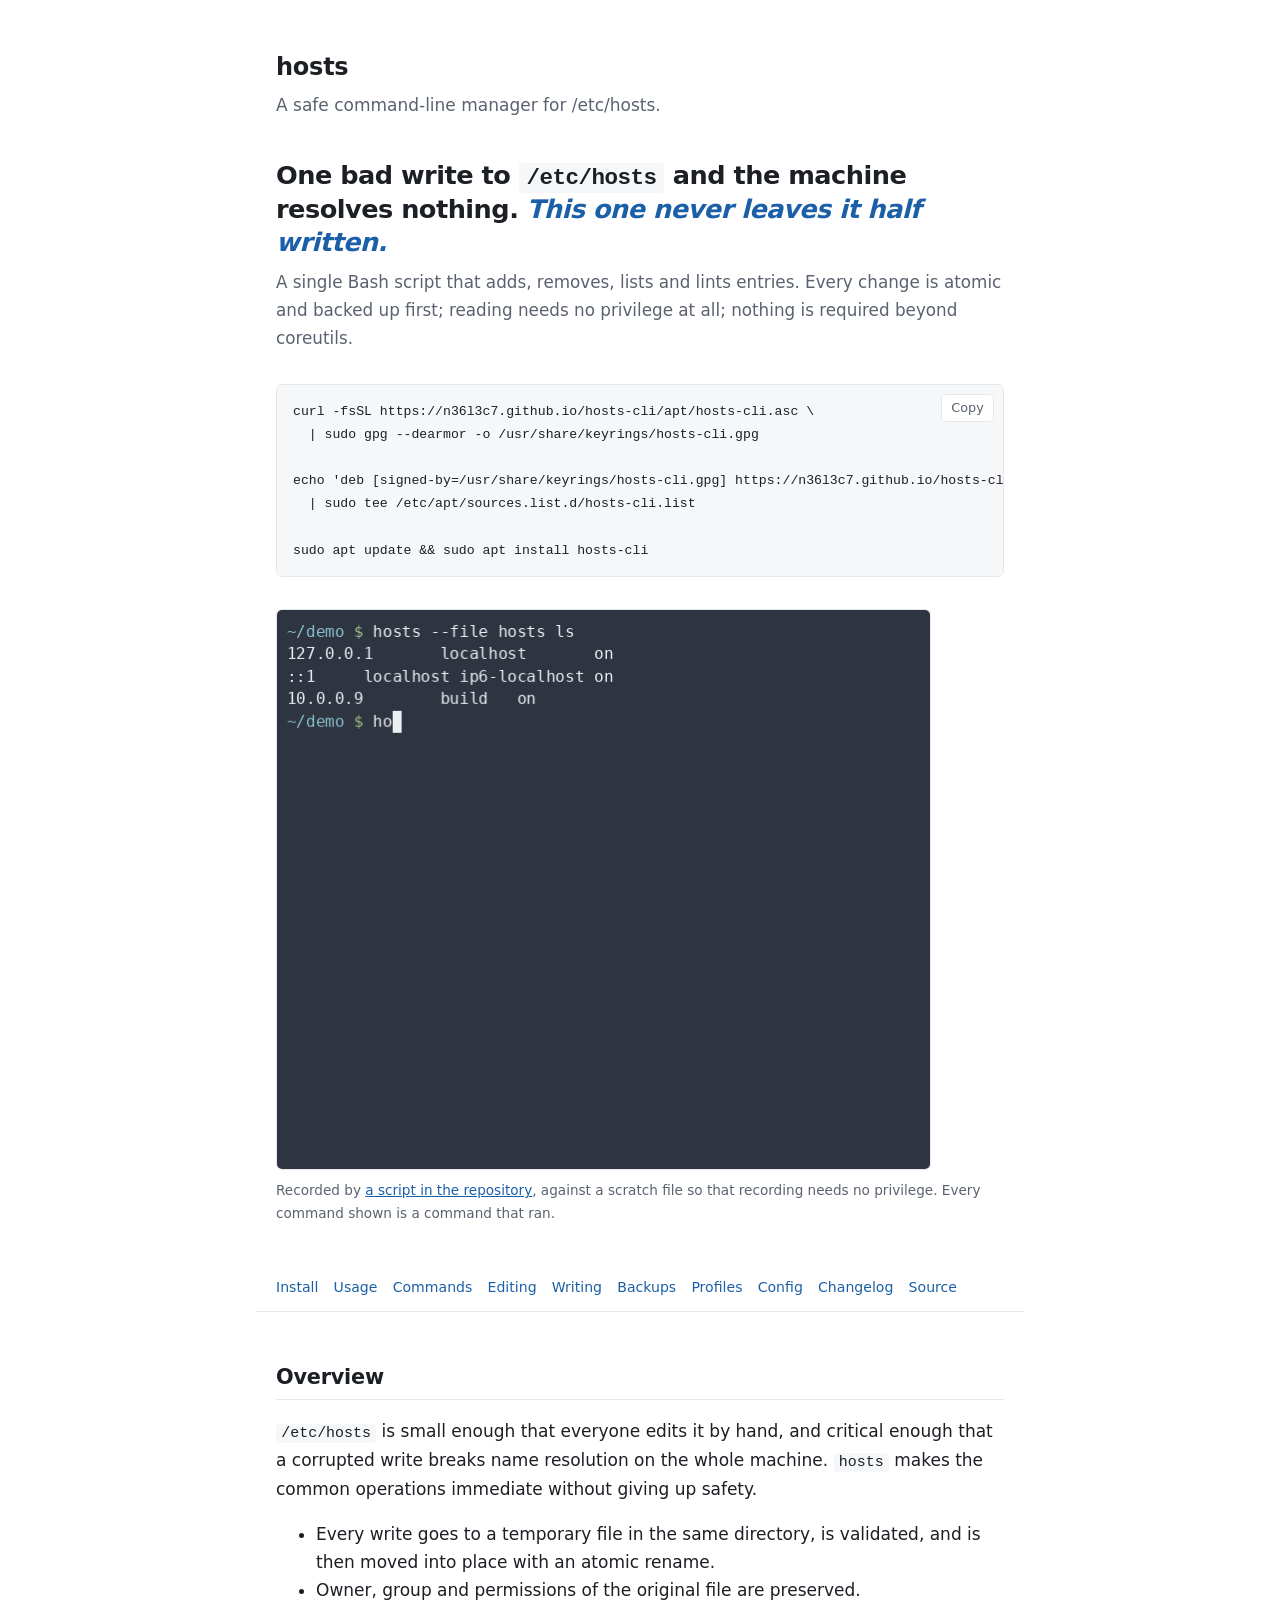
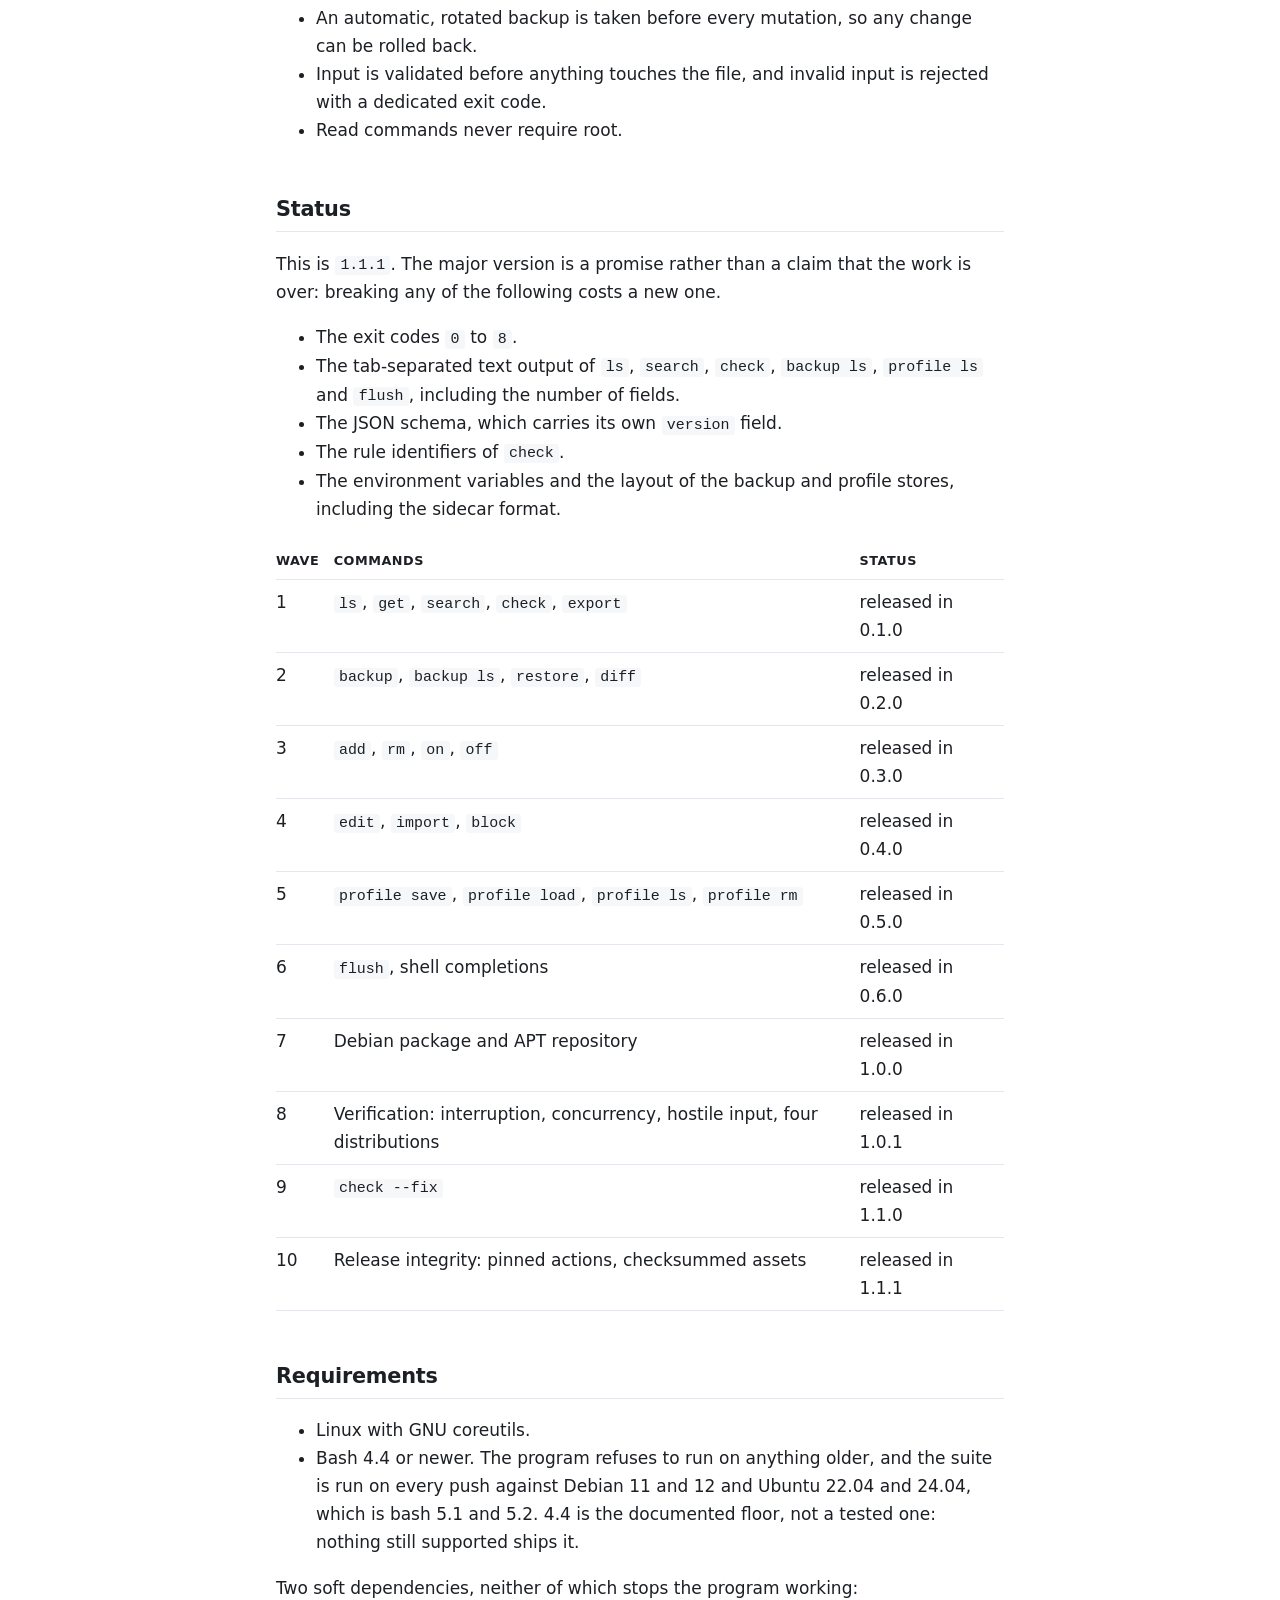
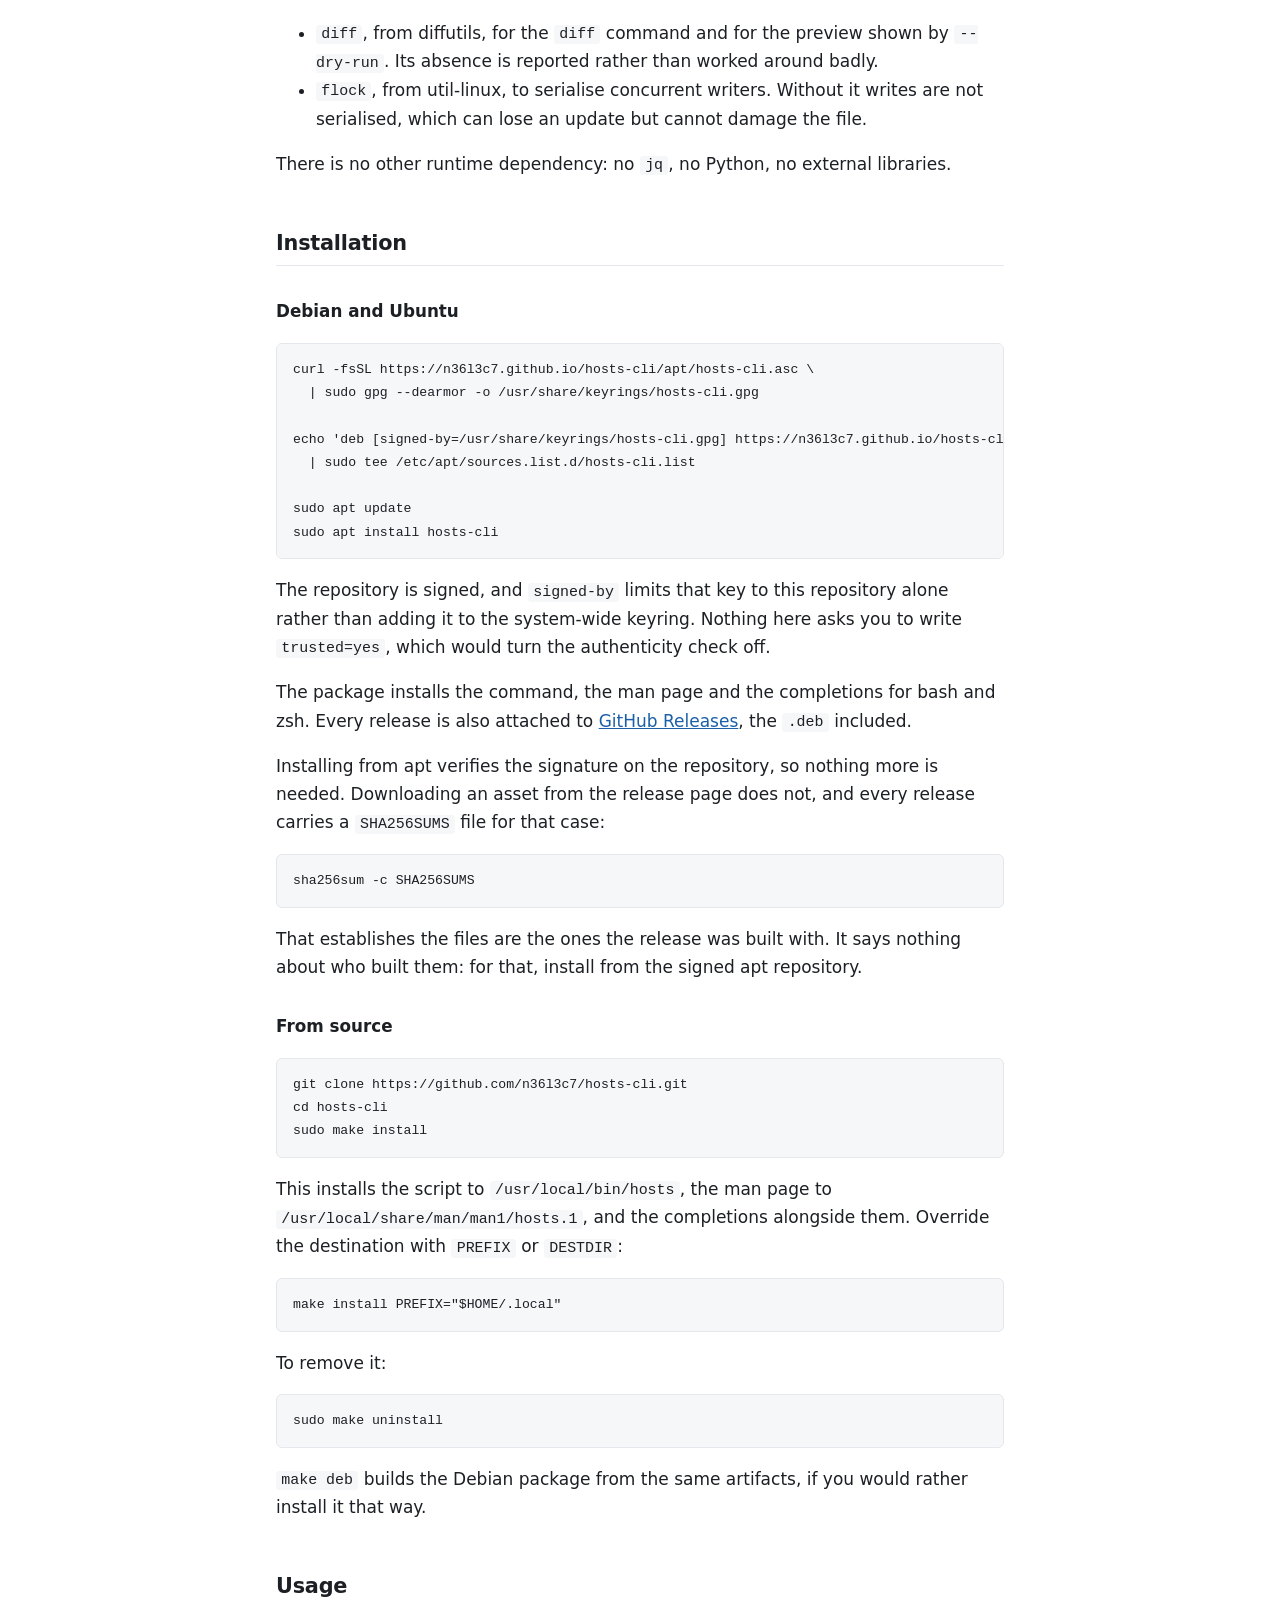
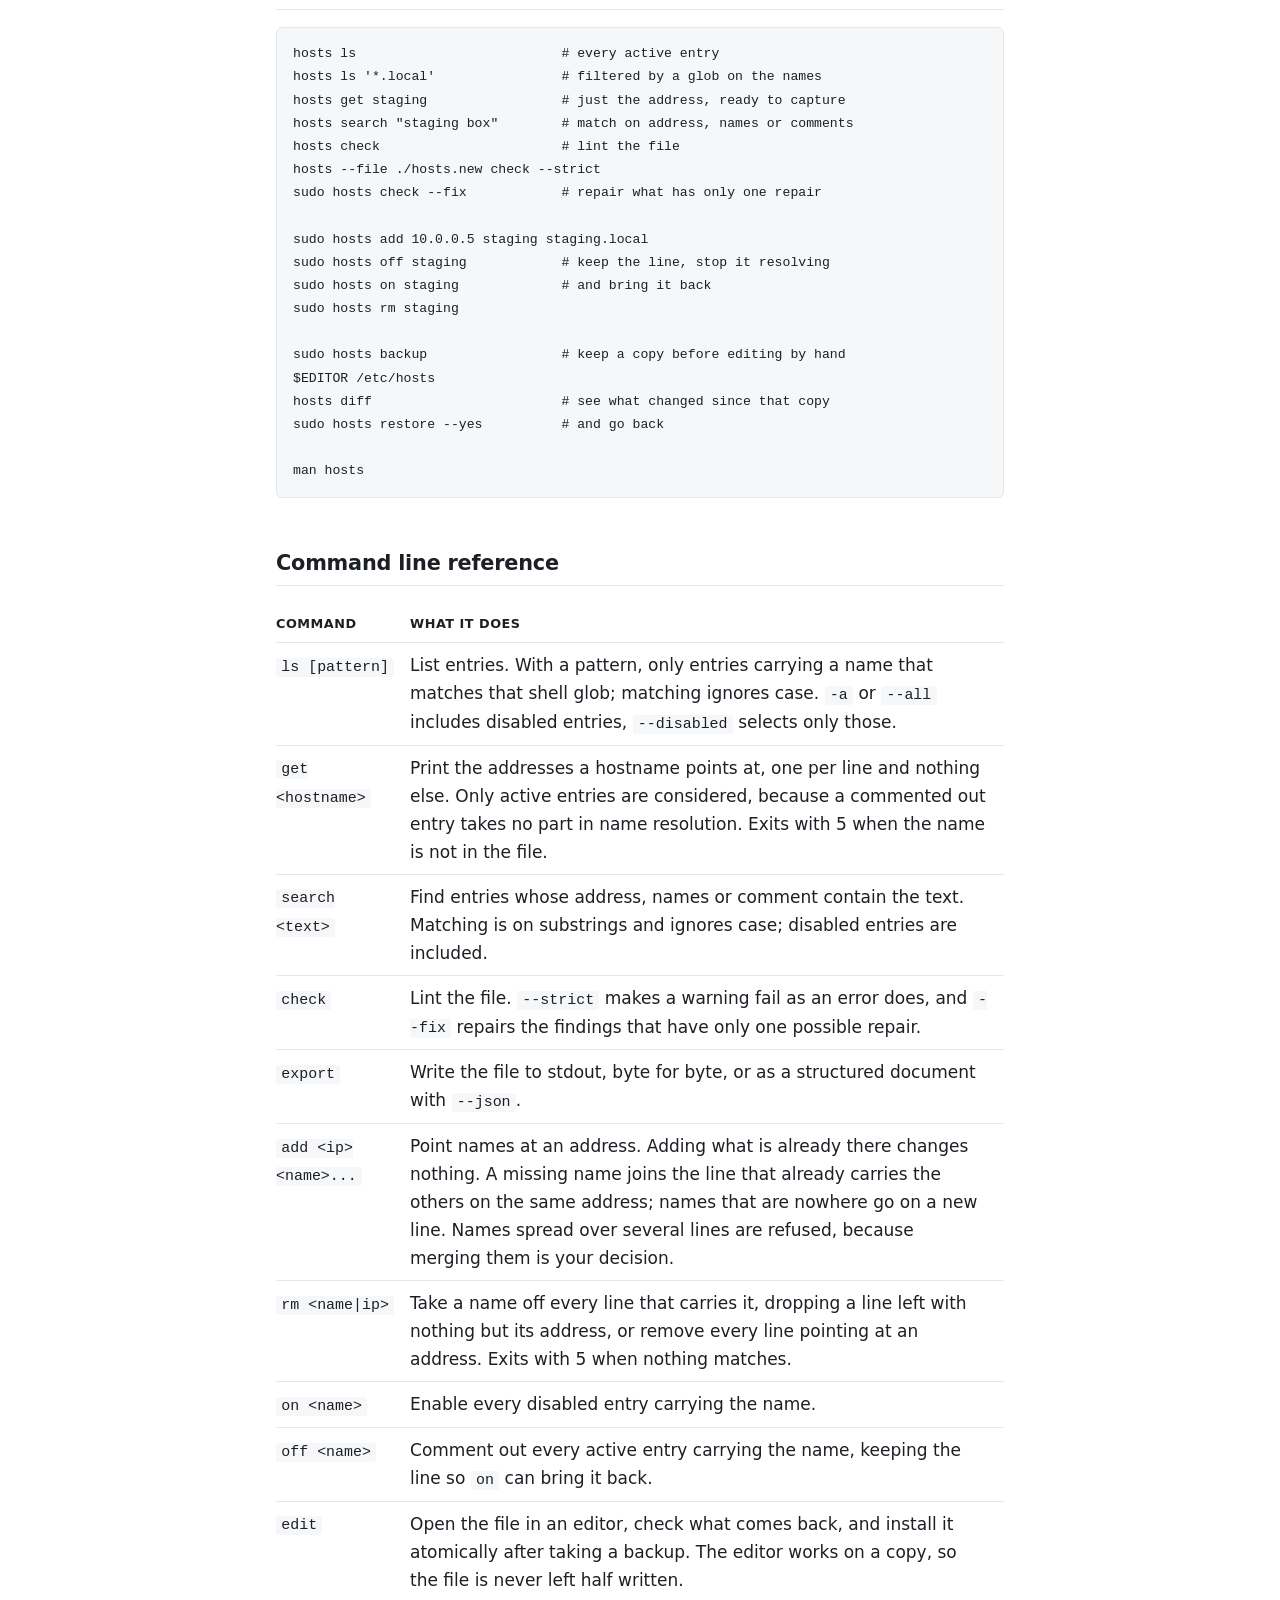
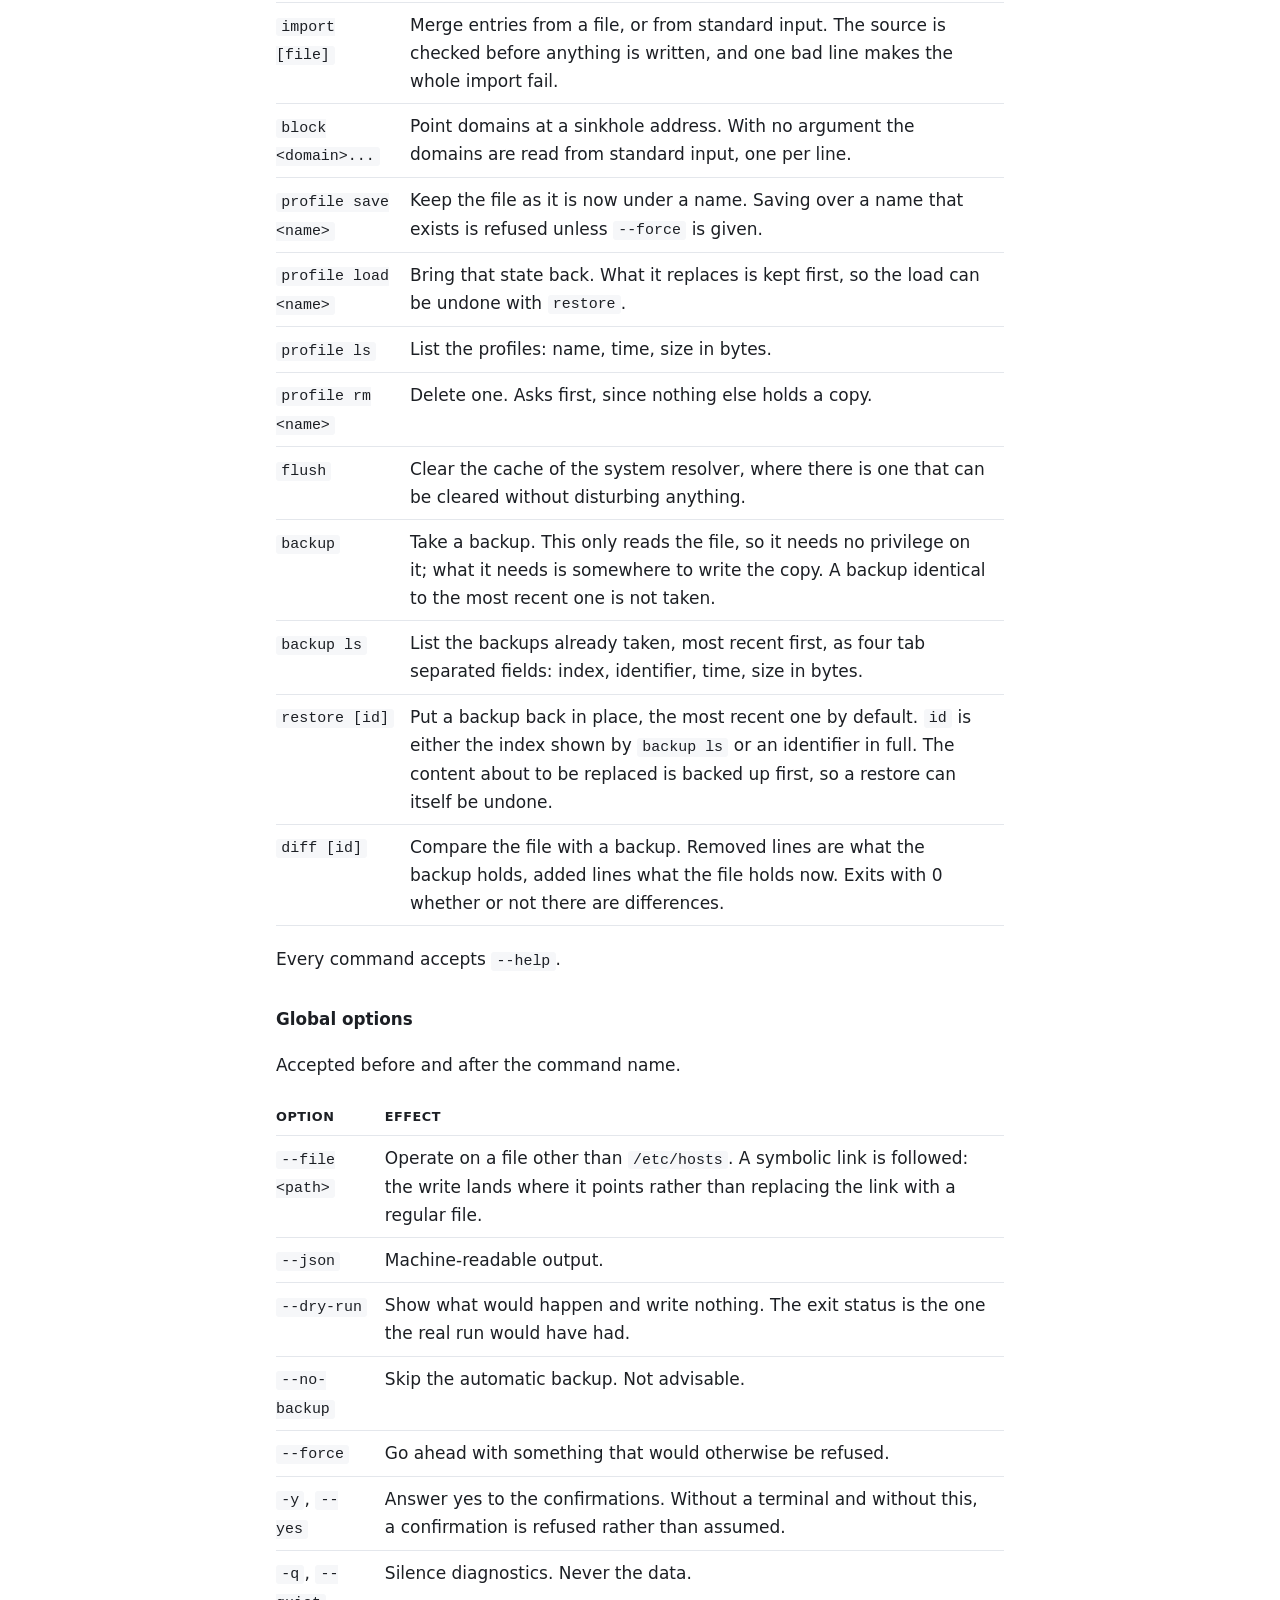
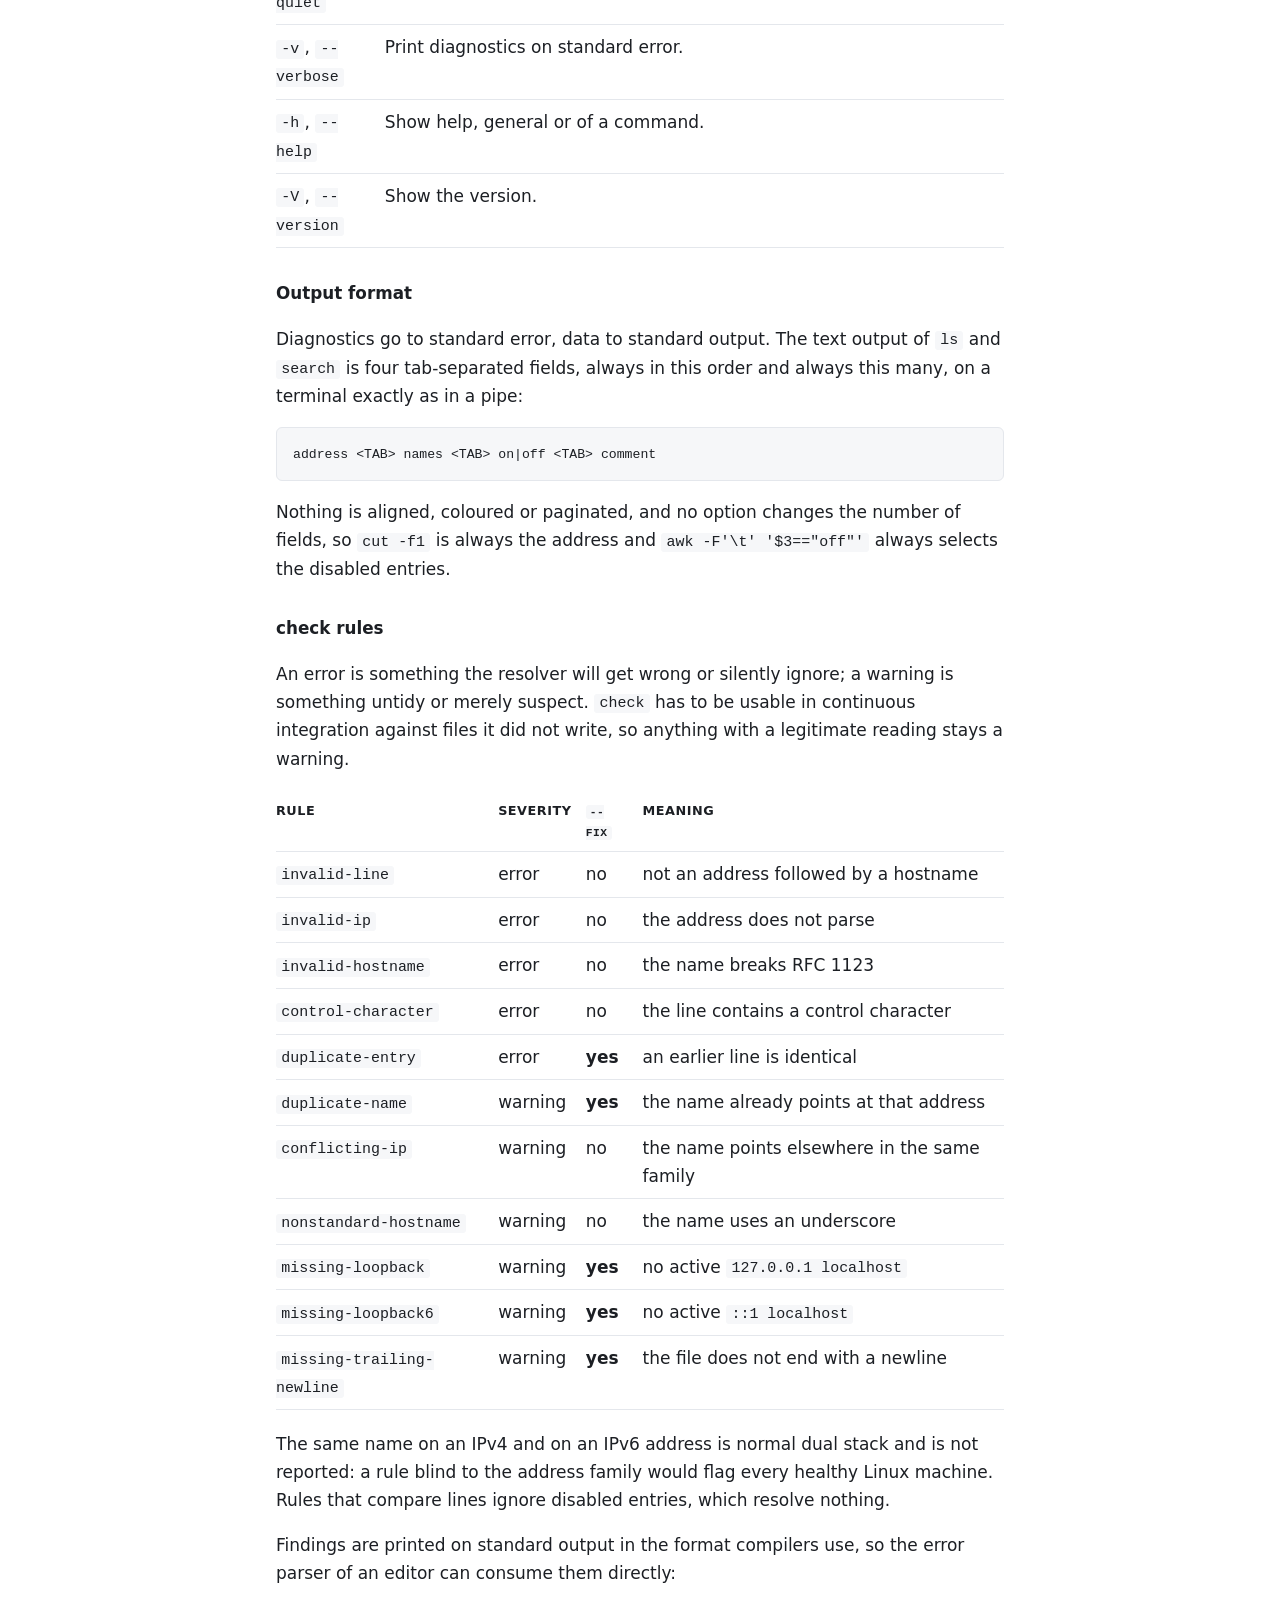
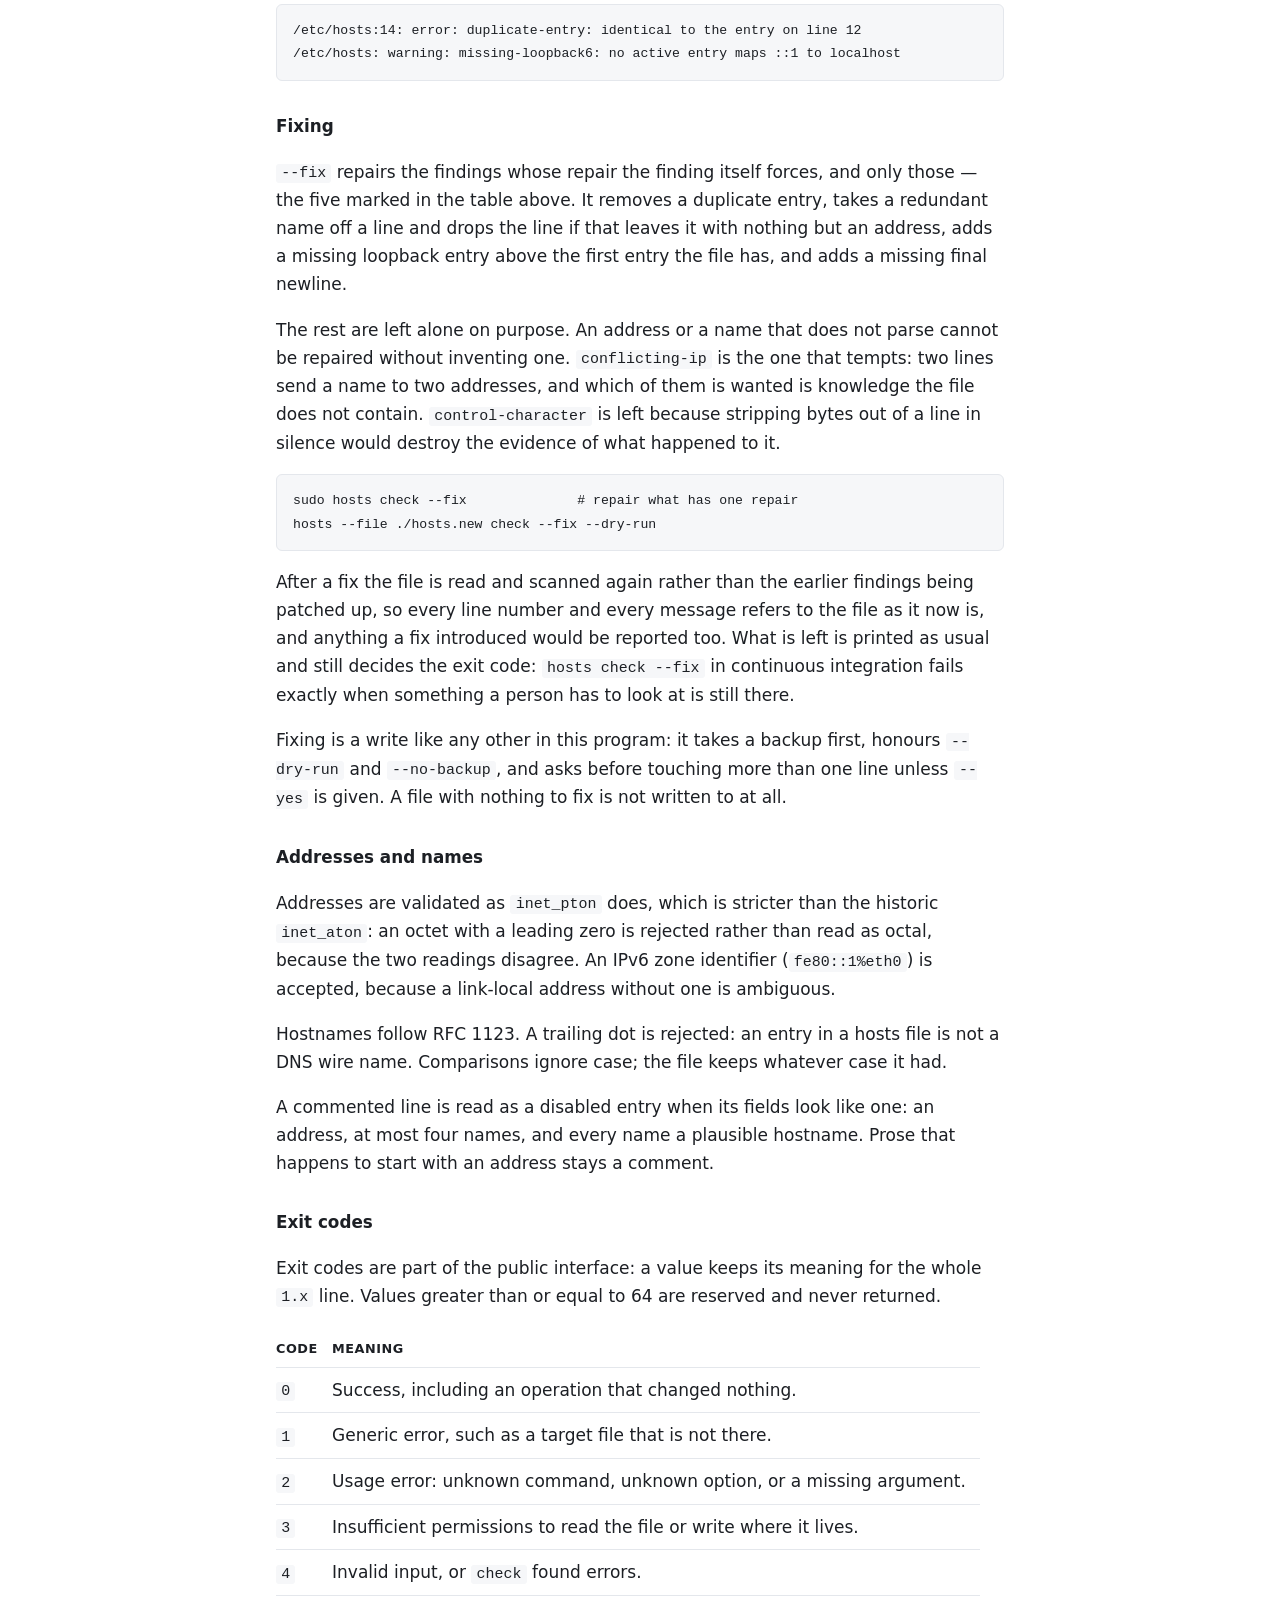
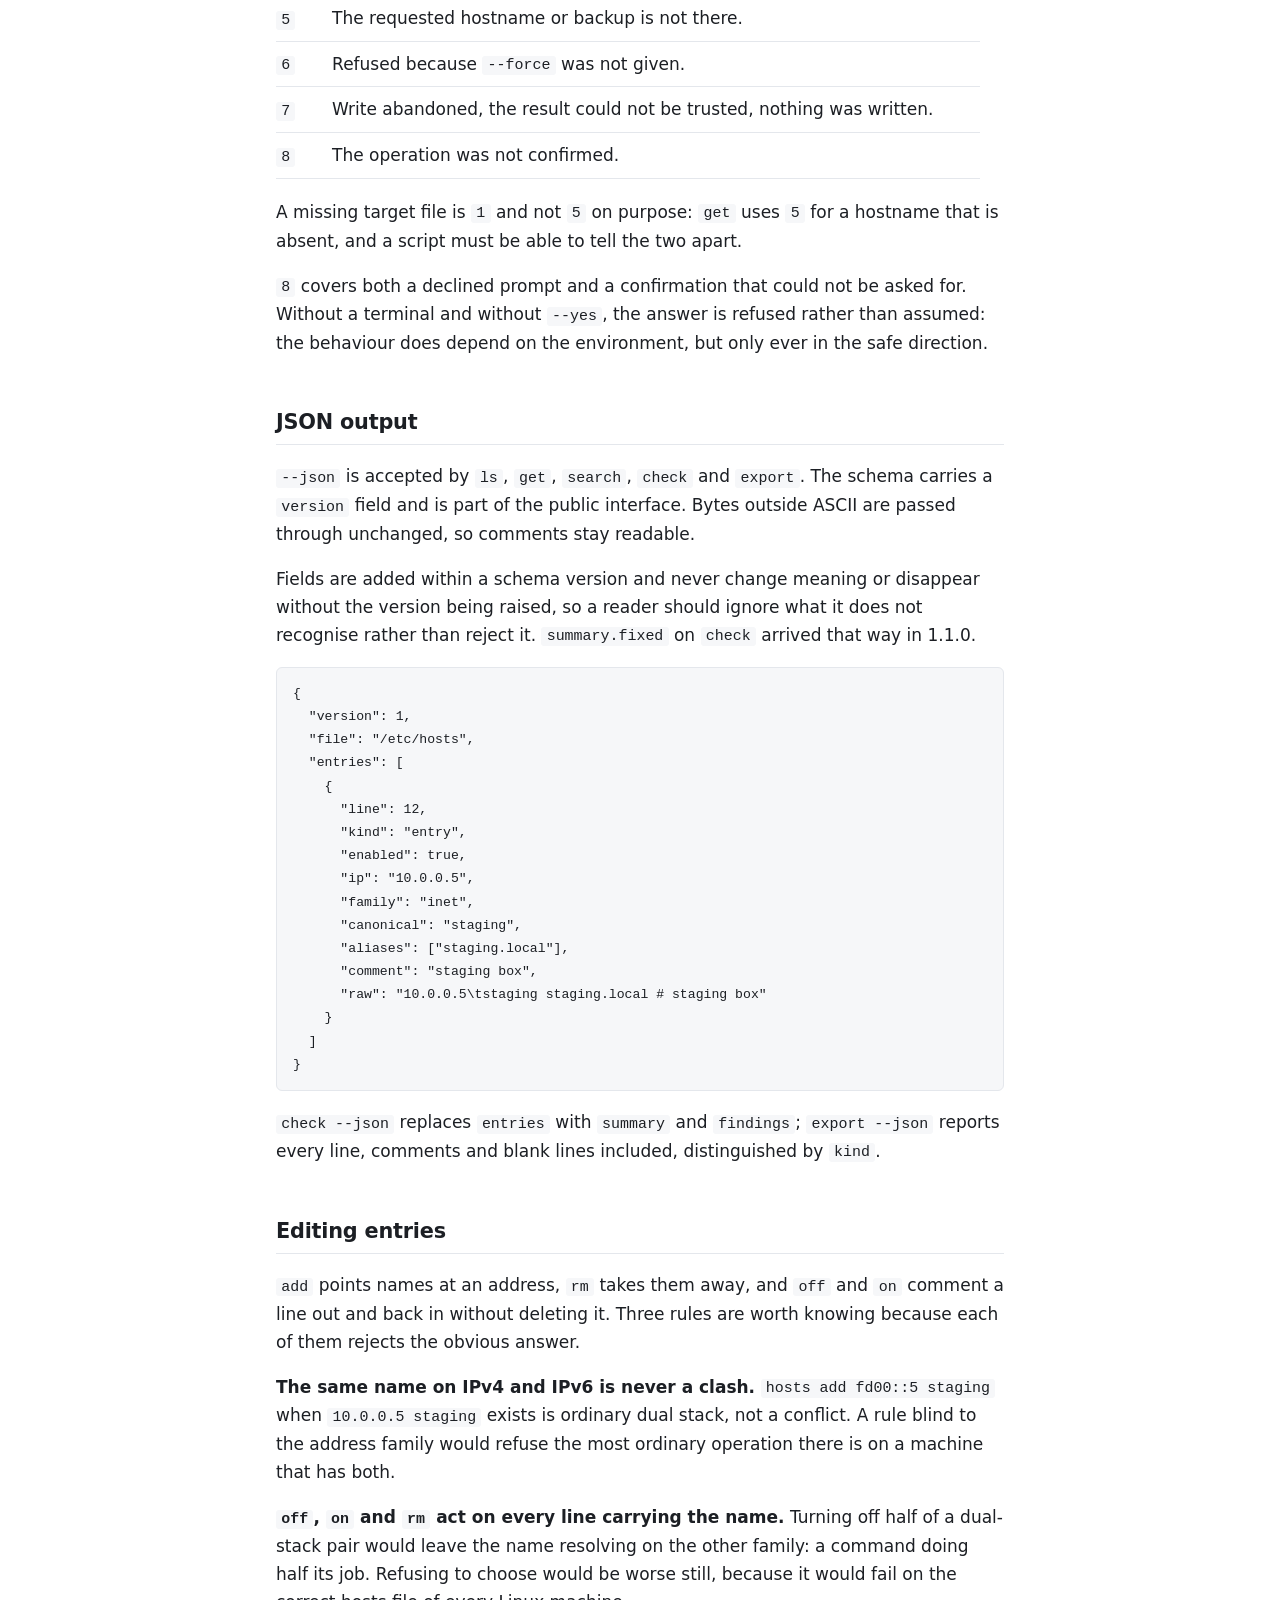
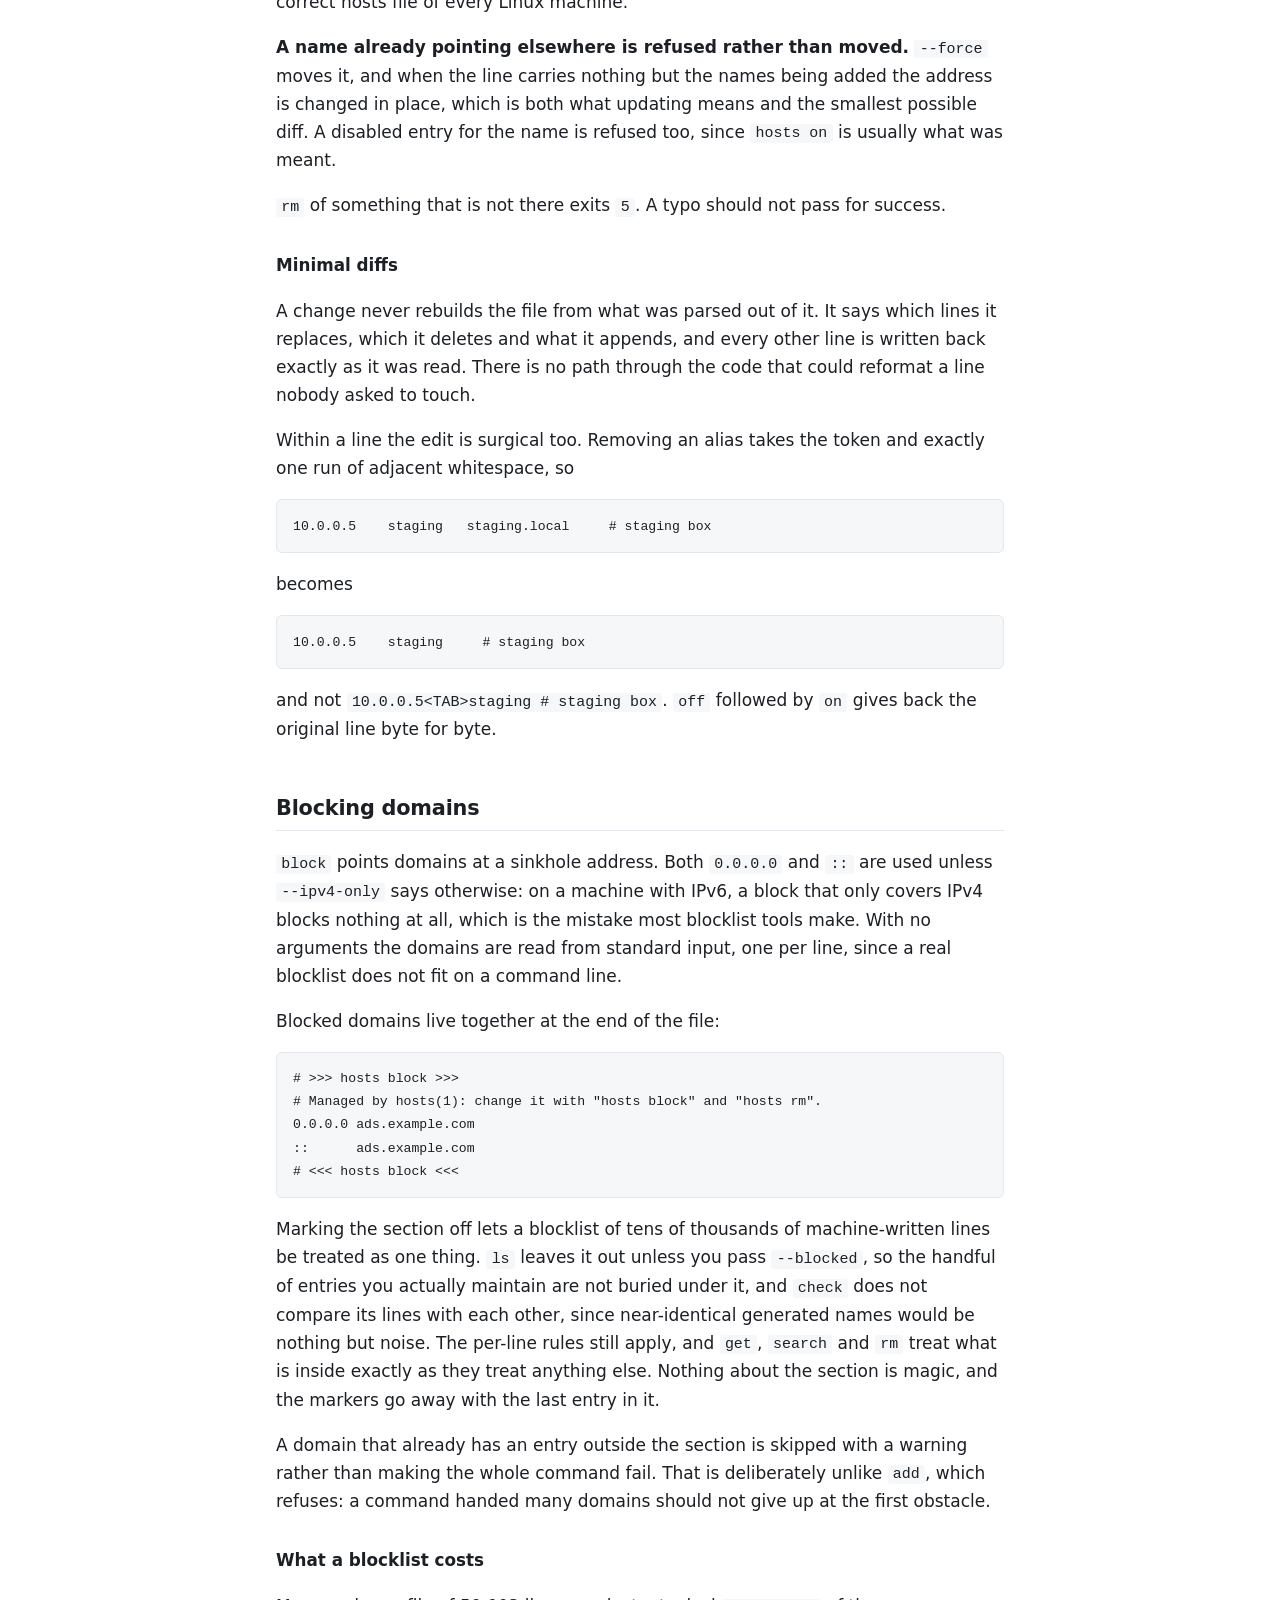
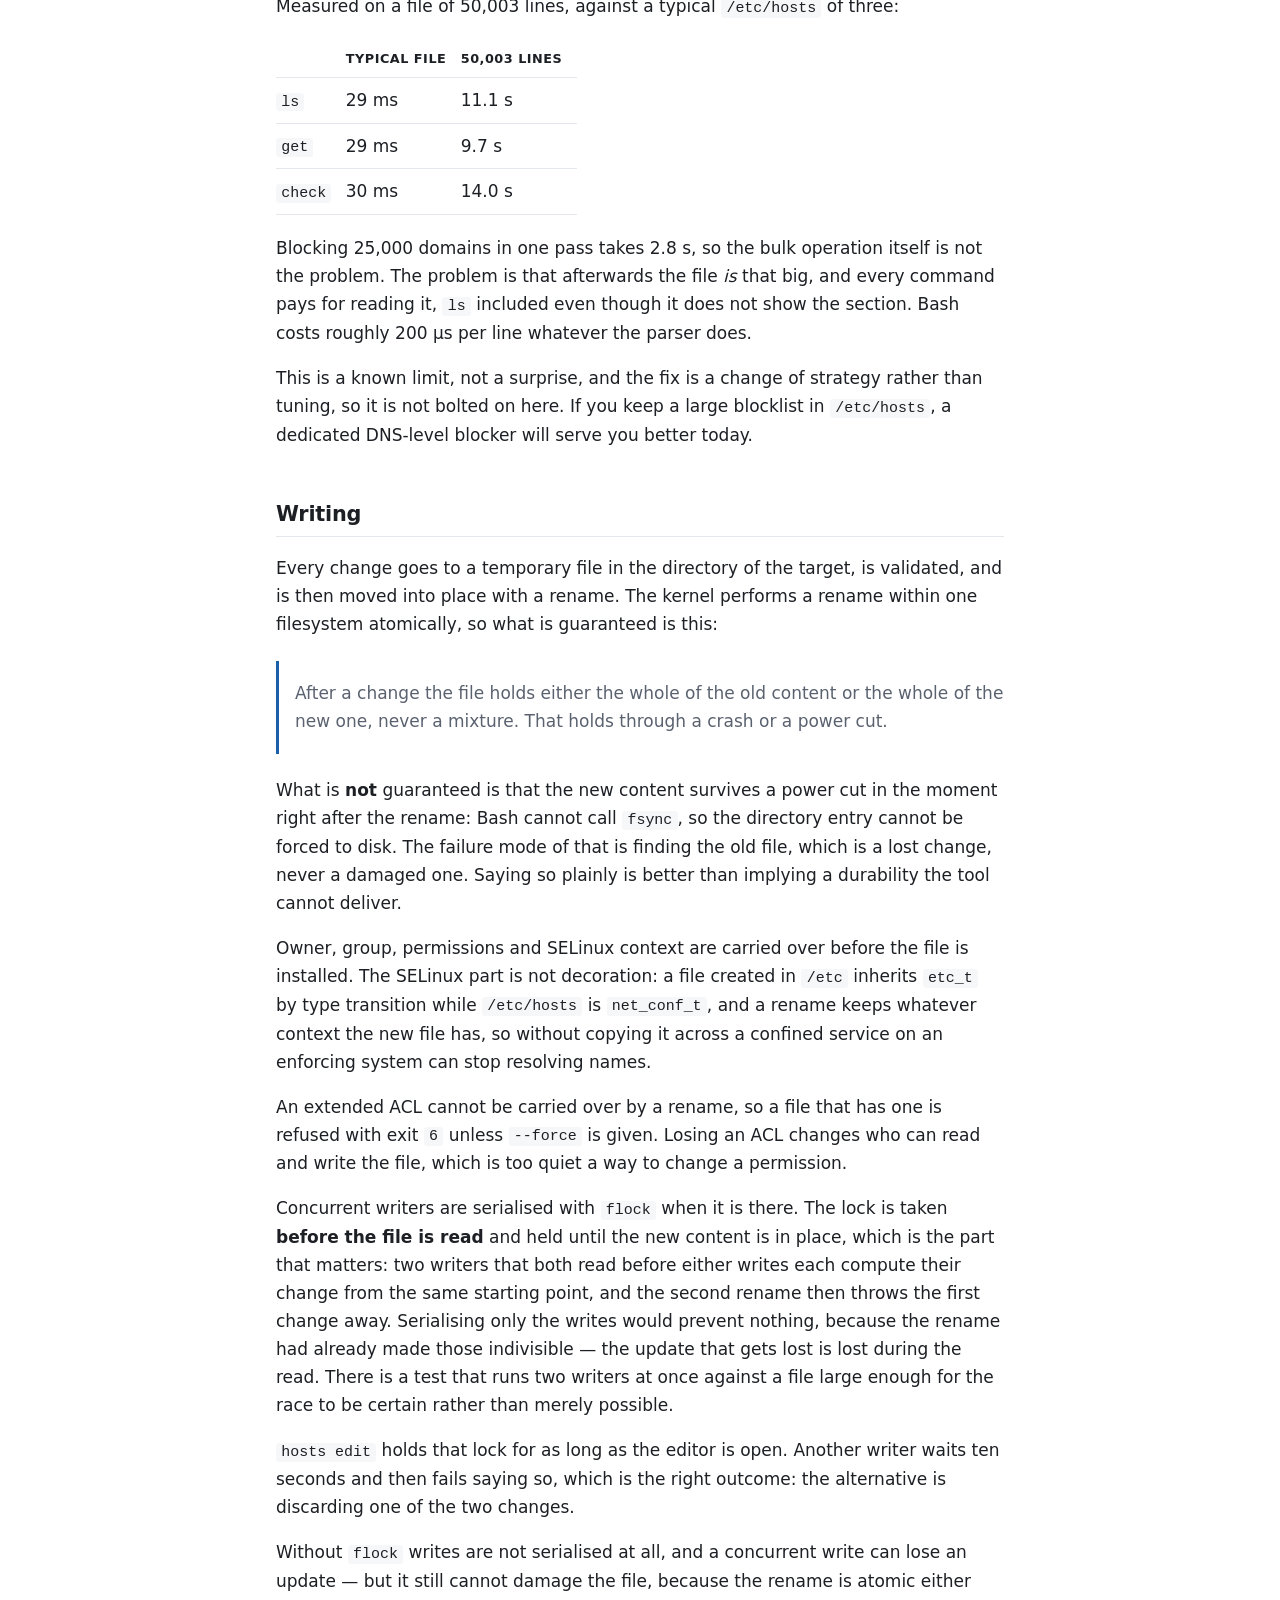
==== commit 4323ab64: "build(ci): pin the actions and checksum the release assets Nothing about the program changes. What c" ====
--- a/docs/index.html
+++ b/docs/index.html
@@ -101,7 +101,7 @@
 
       <h2 id="status">Status</h2>
       <p>
-        This is <code>1.1.0</code>. The major version is a promise rather than a
+        This is <code>1.1.1</code>. The major version is a promise rather than a
         claim that the work is over: breaking any of the following costs a new
         one.
       </p>
@@ -178,6 +178,11 @@
             <td>9</td>
             <td><code>check --fix</code></td>
             <td>released in 1.1.0</td>
+          </tr>
+          <tr>
+            <td>10</td>
+            <td>Release integrity: pinned actions, checksummed assets</td>
+            <td>released in 1.1.1</td>
           </tr>
         </tbody>
       </table>
@@ -232,6 +237,17 @@
         <a href="https://github.com/n36l3c7/hosts-cli/releases">GitHub
         Releases</a>, the <code>.deb</code> included.
       </p>
+      <p>
+        Installing from apt verifies the signature on the repository, so nothing
+        more is needed. Downloading an asset from the release page does not, and
+        every release carries a <code>SHA256SUMS</code> file for that case:
+      </p>
+      <pre><code>sha256sum -c SHA256SUMS</code></pre>
+      <p>
+        That establishes the files are the ones the release was built with. It
+        says nothing about who built them: for that, install from the signed apt
+        repository.
+      </p>
 
       <h3 id="from-source">From source</h3>
       <pre><code>git clone https://github.com/n36l3c7/hosts-cli.git
@@ -1147,6 +1163,20 @@
         touches the real <code>/etc/hosts</code>.
       </p>
 
+      <h3 id="workflows">Workflows</h3>
+      <p>
+        Every GitHub Action is pinned to a commit, not to a tag. A tag can be
+        moved, and the release workflow holds the key the apt repository is
+        signed with: a moved tag would run someone else's code with that key in
+        the environment. The tag it was pinned from is kept in a comment beside
+        it.
+      </p>
+      <p>
+        Pinning means updates do not arrive on their own. To move one, resolve
+        the tag and replace the commit:
+      </p>
+      <pre><code>gh api repos/actions/checkout/commits/v7 --jq .sha</code></pre>
+
       <h3 id="performance">Performance</h3>
       <table>
         <thead>
@@ -1173,9 +1203,7 @@
         For the size <code>/etc/hosts</code> actually is, the tool is instant. A
         blocklist of tens of thousands of entries is not: Bash costs roughly
         150 &micro;s per line whatever the parser does, and no tuning inside the
-        loop changes that order of magnitude. Bulk handling of blocklists
-        arrives with <code>block</code> and <code>import</code>, which will use
-        a single <code>awk</code> pass where it wins.
+        loop changes that order of magnitude.
       </p>
     </main>
 
@@ -1186,7 +1214,7 @@
         <a href="https://github.com/n36l3c7/hosts-cli/issues">Issues</a>
       </p>
       <p>
-        hosts 1.1.0 &mdash; MIT licensed &mdash; Copyright &copy; 2026 Samuele
+        hosts 1.1.1 &mdash; MIT licensed &mdash; Copyright &copy; 2026 Samuele
         Gervasio.
       </p>
     </footer>
